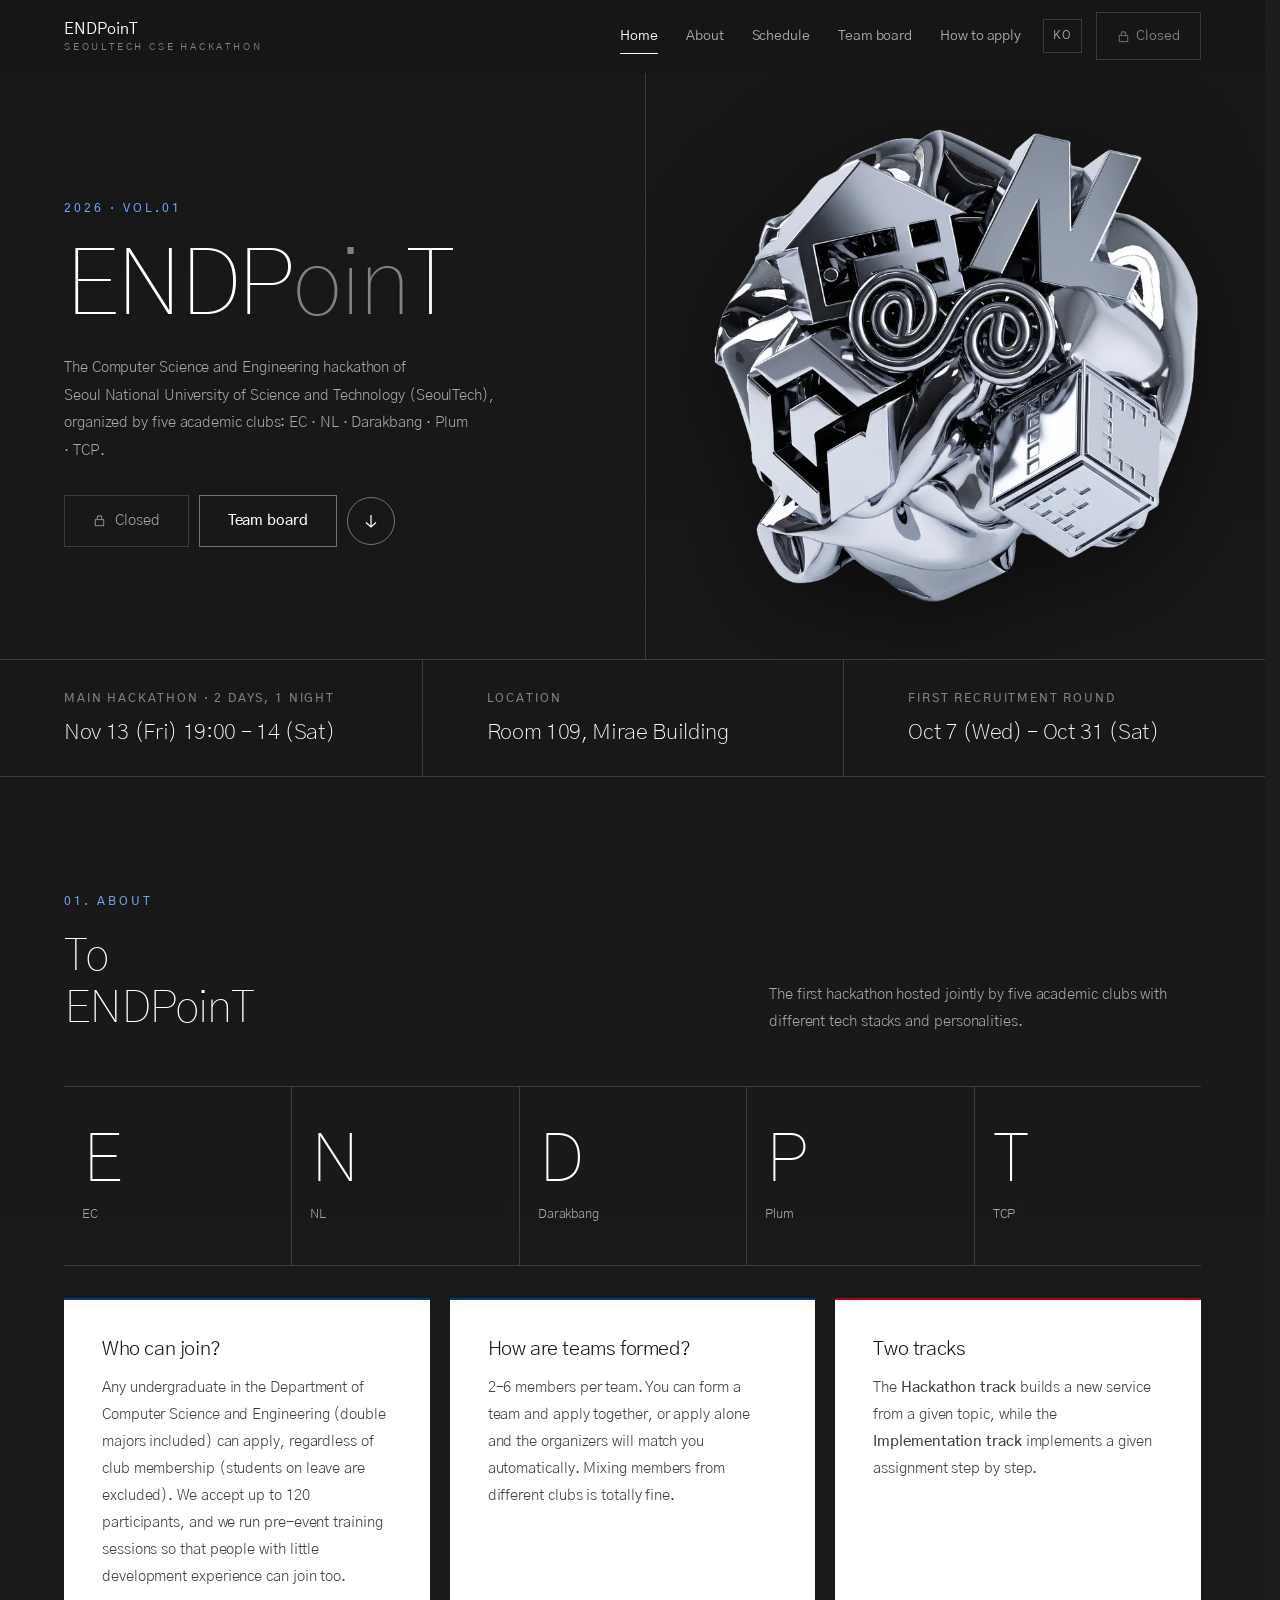
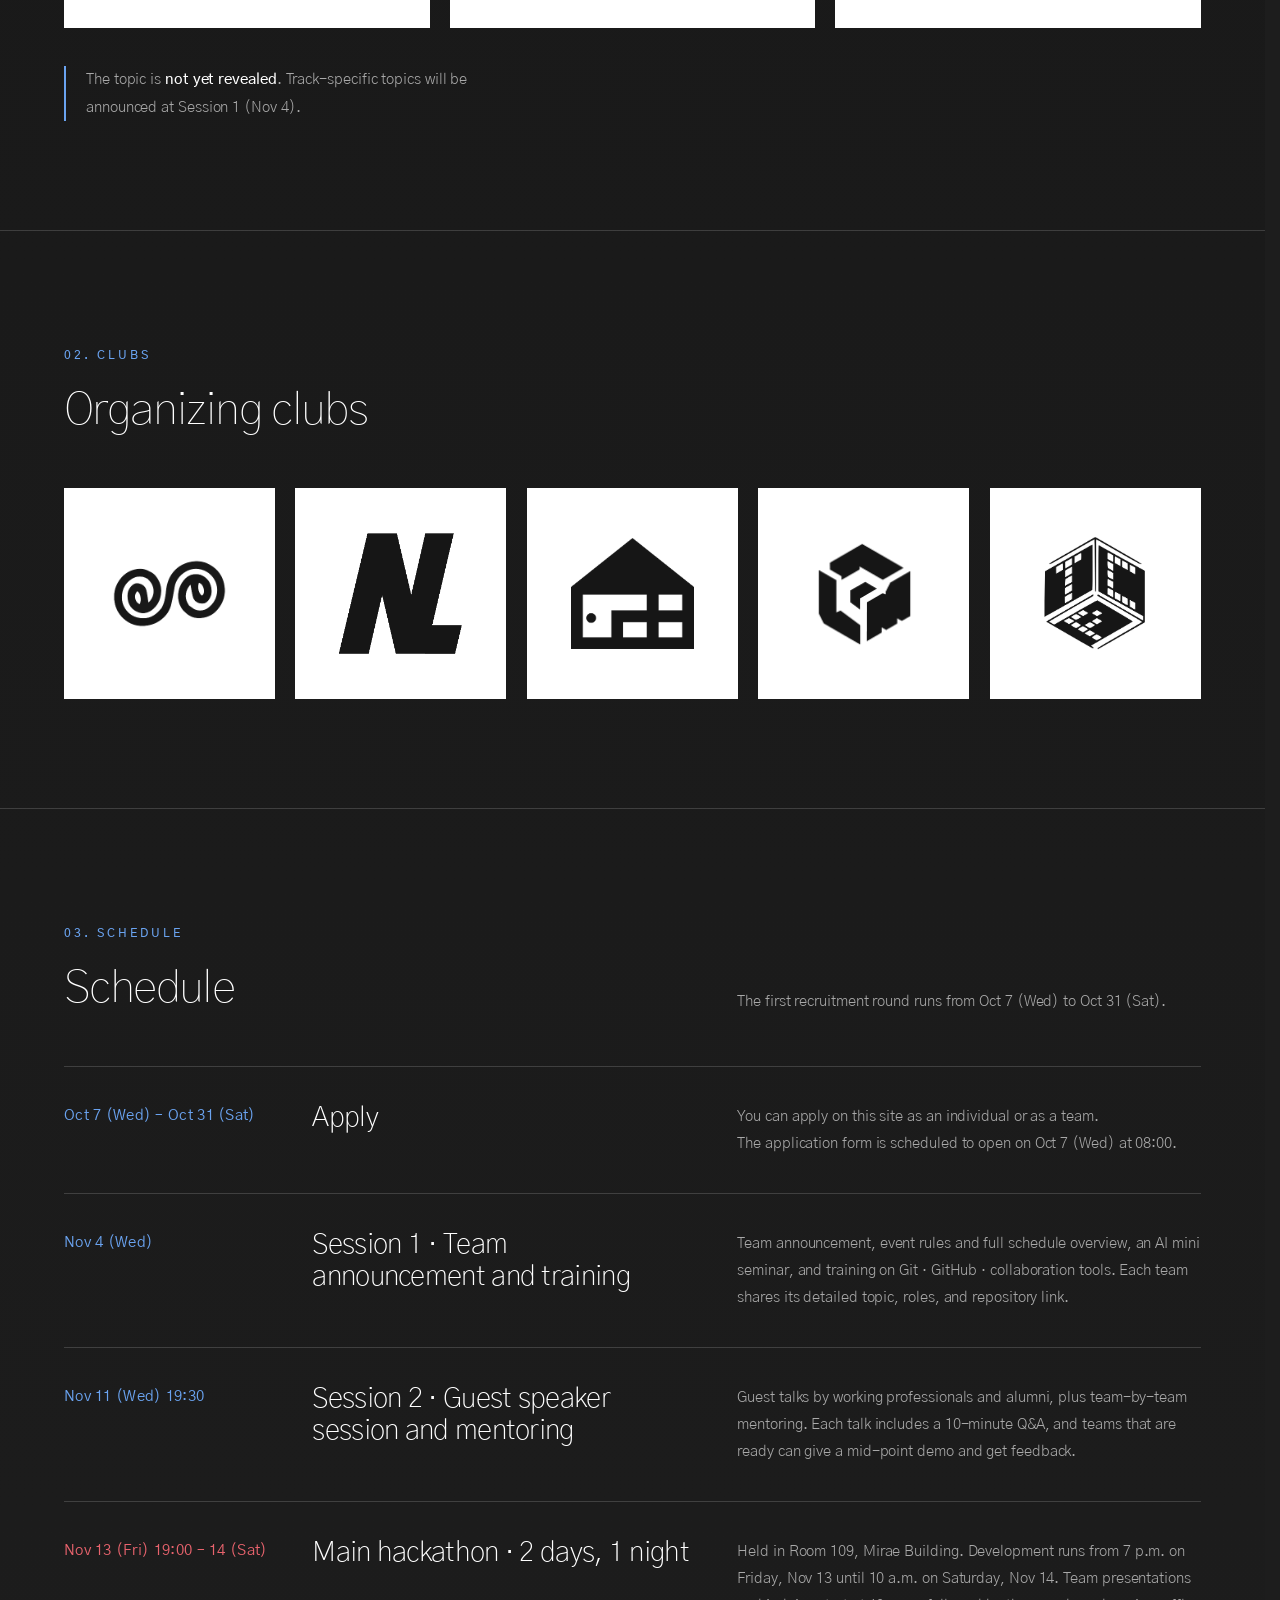
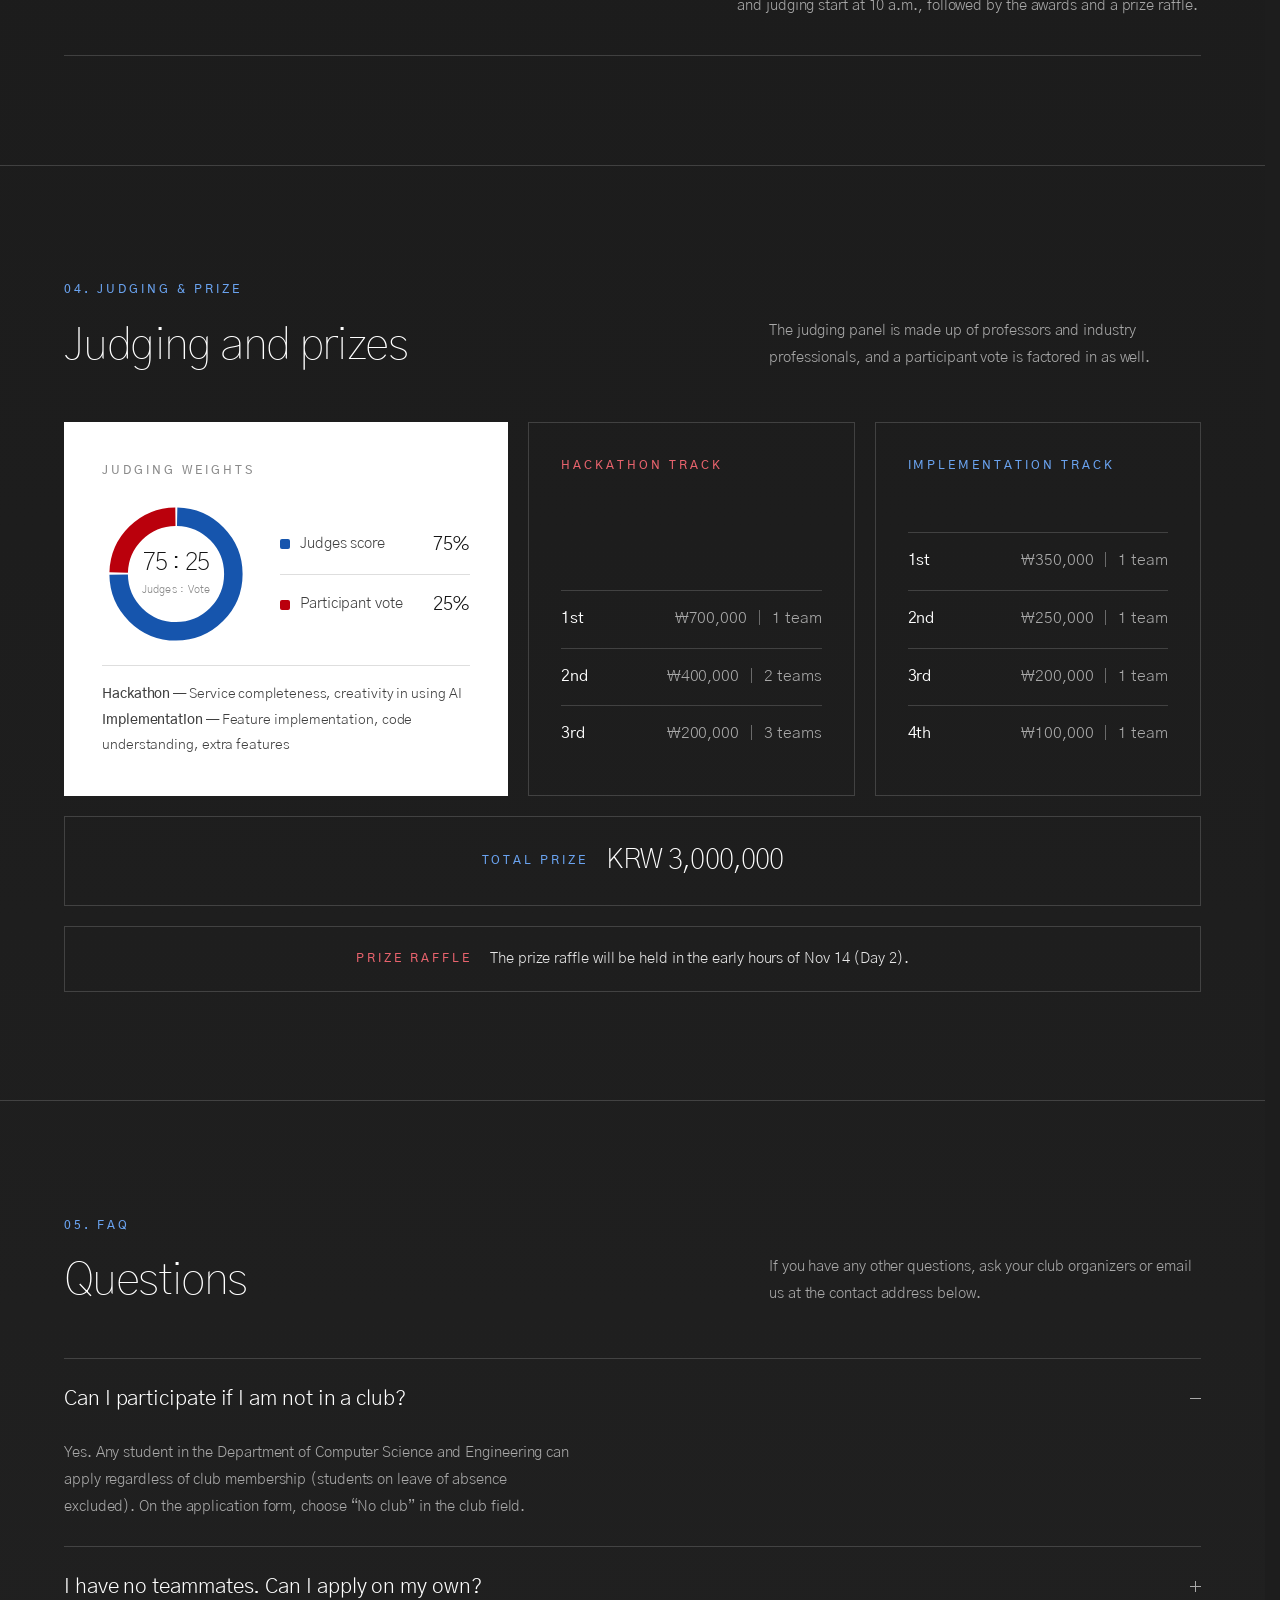
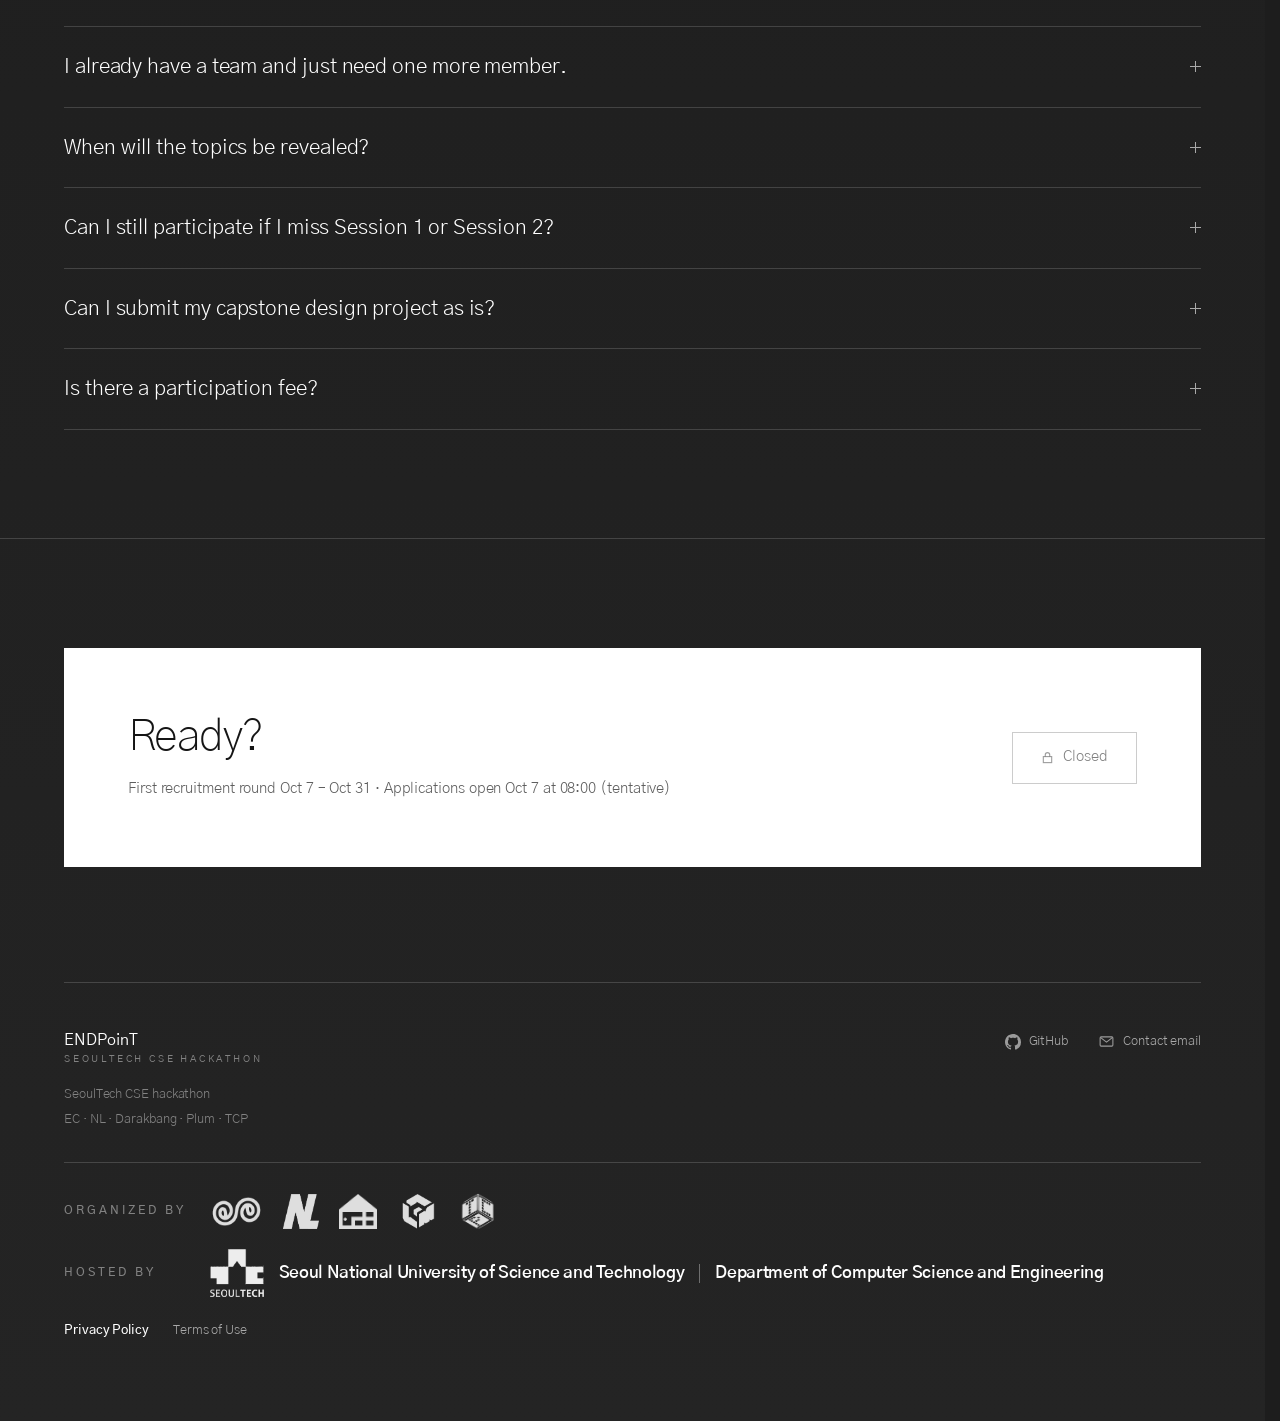
==== en/index.html @ d94e83ca "update change the date" ====
<!doctype html>
<html lang="en">
<head>
<meta charset="utf-8">
<meta name="viewport" content="width=device-width, initial-scale=1, viewport-fit=cover">
<meta name="theme-color" content="#191919">
<script>document.documentElement.className+=" js";</script>
<title>ENDPoinT</title>
<meta name="description" content="ENDPoinT: the Computer Science and Engineering hackathon of Seoul National University of Science and Technology (SeoulTech), organized by five academic clubs. Nov 13–14, 2026, overnight.">
<!-- 엠블럼: 탭 아이콘 · 홈 화면 아이콘 -->
<link rel="icon" href="../assets/img/icon-192.png" sizes="192x192" type="image/png">
<link rel="icon" href="../assets/img/icon-512.png" sizes="512x512" type="image/png">
<link rel="apple-touch-icon" href="../assets/img/apple-touch-icon.png">
<!-- 카카오톡·메신저로 링크를 보냈을 때 뜨는 카드 -->
<meta property="og:type" content="website">
<meta property="og:site_name" content="ENDPoinT">
<meta property="og:locale" content="en_US">
<meta property="og:locale:alternate" content="ko_KR">
<meta property="og:title" content="ENDPoinT — SeoulTech CSE Hackathon">
<meta property="og:description" content="The SeoulTech Computer Science and Engineering hackathon, organized by EC · NL · Darakbang · Plum · TCP. Nov 13–14, 2026, overnight, Room 109, Mirae Building.">
<meta property="og:url" content="https://2026endpoint.github.io/en/">
<link rel="canonical" href="https://2026endpoint.github.io/en/">
<link rel="alternate" hreflang="en" href="https://2026endpoint.github.io/en/">
<link rel="alternate" hreflang="ko" href="https://2026endpoint.github.io/">
<meta property="og:image" content="https://2026endpoint.github.io/assets/img/og.jpg">
<meta property="og:image:width" content="1200">
<meta property="og:image:height" content="630">
<meta property="og:image:alt" content="ENDPoinT emblem">
<meta name="twitter:card" content="summary_large_image">
<link rel="preconnect" href="https://fonts.googleapis.com">
<link rel="preconnect" href="https://fonts.gstatic.com" crossorigin>
<link rel="stylesheet" href="https://fonts.googleapis.com/css2?family=Gothic+A1:wght@100;200;300;400;500;600;700&display=swap">
<!-- 로그인·신청서·게시판이 쓰는 구글 서버와 미리 손을 잡아 둔다. 첫 요청에서 DNS 조회와
     TLS 악수에 드는 0.2~0.4초를 페이지가 그려지는 동안 미리 치러 두는 것이다.
     script.googleusercontent.com 은 /exec 가 결과를 넘겨주는 곳이라 같이 걸어 둔다. -->
<!-- 첫 화면을 채우는 엠블럼은 화면 폭에 맞는 크기 하나만 미리 받아 둔다 -->
<link rel="preload" as="image" type="image/webp"
      imagesrcset="../assets/img/hero-512.webp 512w, ../assets/img/hero-768.webp 768w, ../assets/img/hero-1024.webp 1024w, ../assets/img/hero-1536.webp 1536w"
      imagesizes="(max-width:1060px) 360px, 520px">
<link rel="preconnect" href="https://accounts.google.com">
<link rel="preconnect" href="https://script.google.com">
<link rel="preconnect" href="https://script.googleusercontent.com">
<style>
:root{
  --ink:#191919; --ink-2:#1F1F1F; --ink-3:#252525;
  --paper:#FFFFFF; --paper-ink:#151515;
  --fg:#E8E8E8; --dim:#A9A9A9; --dim-2:#828282;
  --line:rgba(255,255,255,.16); --line-k:rgba(0,0,0,.13);
  --blue:#6AA3F0; --blue-k:#00387F; --red:#E8636D; --red-k:#BA000C;
  --font:"Gothic A1",-apple-system,BlinkMacSystemFont,"Apple SD Gothic Neo","Malgun Gothic",Pretendard,system-ui,sans-serif;
  --ease:cubic-bezier(.22,.61,.36,1);
  --hdr-rgb:23,23,23;
  --gut:clamp(20px,5vw,76px);
  --maxw:1340px;
}
*{box-sizing:border-box}
html{scroll-behavior:smooth;background:linear-gradient(180deg,#171717 0%,#1A1A1A 30%,#1D1D1D 60%,#212121 85%,#242424 100%);background-repeat:no-repeat;min-height:100vh;-webkit-text-size-adjust:100%;text-size-adjust:100%;overflow-x:hidden}
body{margin:0;color:var(--fg);font-family:var(--font);font-weight:300;font-size:16px;line-height:1.85;
  letter-spacing:-.005em;-webkit-font-smoothing:antialiased;overflow-x:clip}
  
img{max-width:100%;display:block}
h1,h2,h3{margin:0;font-weight:200;letter-spacing:-.02em;line-height:1.14;color:#fff}
p{margin:0}
a{color:inherit}
strong,b{font-weight:500}
.wrap{max-width:var(--maxw);margin:0 auto;padding-inline:var(--gut)}
.lab{font-size:10.5px;letter-spacing:.26em;text-transform:uppercase;font-weight:500;color:var(--dim-2);display:inline-block}
.lab.blue{color:var(--blue)} .lab.red{color:var(--red)}
hr.rule{height:1px;background:var(--line);border:0;margin:0;transform-origin:left}

/* ================= motion ================= */
.js [data-anim]{opacity:0;transform:translateY(20px);
  transition:opacity .95s var(--ease),transform .95s var(--ease);transition-delay:var(--d,0s)}
.js [data-anim].in{opacity:1;transform:none}
.js [data-anim="fade"]{transform:none}
.js [data-anim="line"]{opacity:1;transform:scaleX(0);transition:transform 1.1s var(--ease);transition-delay:var(--d,0s)}
.js [data-anim="line"].in{transform:scaleX(1)}
.js [data-anim="mask"]{opacity:1;transform:none;overflow:hidden;display:block}
.js [data-anim="mask"]>span{display:block;transform:translateY(112%);
  transition:transform 1.05s var(--ease);transition-delay:var(--d,0s)}
.js [data-anim="mask"].in>span{transform:none}
.js [data-anim="plate"]{opacity:0;transform:translateY(26px) scale(.985);
  transition:opacity 1.15s var(--ease),transform 1.15s var(--ease);transition-delay:var(--d,0s)}
.js [data-anim="plate"].in{opacity:1;transform:none}
.wm{white-space:nowrap}
.js .wm span{display:inline-block;opacity:0;transform:translateX(-.34em);filter:blur(4px);
  transition:opacity .62s var(--ease),transform .72s var(--ease),filter .62s var(--ease);
  transition-delay:calc(var(--i,0) * 62ms)}
.js .wm.in span{opacity:1;transform:none;filter:none}
.view{display:none}
.view.on{display:block}
.js .view.on{animation:viewIn .6s var(--ease) both}
/* 떠오르는 움직임(translateY)은 뺐다 — 다른 화면에서 '일정' 등을 누르면 그 움직임 도중에 위치를 재서
   제목이 헤더 밑으로 12px 숨었다 (1008) */
@keyframes viewIn{from{opacity:0}to{opacity:1}}
@media (prefers-reduced-motion:reduce){
  html{scroll-behavior:auto}
  [data-anim],[data-anim].in,.wm span,[data-anim="mask"]>span,.post{opacity:1!important;transform:none!important;transition:none!important;animation:none!important}
  .view.on{animation:none}
  .parallax{transform:none!important}
}

/* ================= header ================= */
header.top{position:sticky;top:0;z-index:60;background:rgba(var(--hdr-rgb),.78);
  -webkit-backdrop-filter:blur(14px) saturate(140%);backdrop-filter:blur(14px) saturate(140%);
  border-bottom:1px solid transparent;transition:border-color .4s var(--ease),background .4s var(--ease)}
header.top.scrolled{border-bottom-color:var(--line);background:rgba(var(--hdr-rgb),.94)}
.top-in{display:grid;grid-template-columns:1fr auto 1fr;align-items:center;gap:16px;min-height:72px}
.top-in>nav{justify-self:end}

/* 헤더 가운데 로그인 위젯 — 사이트 전체의 로그인/로그아웃은 여기서 */
.top-auth{display:flex;align-items:center;justify-content:center;min-height:36px}
.top-auth[hidden]{display:none}   /* 모집 기간이 아닐 때. display:flex 가 기본 [hidden] 을 이기므로 */
.top-auth .g-wide{display:block}
.top-auth .g-icon{display:none}
.top-auth .who{display:flex;align-items:center;gap:10px}
.top-auth .who img{width:28px;height:28px;border-radius:50%;background:rgba(255,255,255,.06);flex-shrink:0}
.top-auth .who .nm{font-size:13px;font-weight:400;color:#fff;max-width:14ch;overflow:hidden;text-overflow:ellipsis;white-space:nowrap}
.top-auth .tiny{height:30px;padding:0 12px;border:1px solid rgba(255,255,255,.34);background:transparent;color:#fff;
  font-family:var(--font);font-size:12px;font-weight:500;cursor:pointer;white-space:nowrap;transition:background .3s var(--ease),color .3s var(--ease)}
.top-auth .tiny:hover{background:#fff;color:#151515}
.top-auth .tiny.fill{background:#fff;color:#151515}
.top-auth .tiny.fill:hover{background:var(--dim)}
.mark{text-decoration:none;display:block;line-height:1.4}
.mark b{display:block;font-size:16px;font-weight:400;letter-spacing:.01em;color:#fff}
.mark span{display:block;font-size:9px;letter-spacing:.28em;text-transform:uppercase;color:var(--dim-2);font-weight:400}
.top nav{display:flex;align-items:center;gap:0;flex-wrap:wrap;justify-content:flex-end}
.top nav a{position:relative;font-size:13.5px;font-weight:400;color:var(--dim);text-decoration:none;padding:8px 14px;transition:color .3s var(--ease)}
.top nav a::after{content:"";position:absolute;left:14px;right:14px;bottom:2px;height:1px;background:#fff;
  transform:scaleX(0);transform-origin:right;transition:transform .45s var(--ease)}
.top nav a:hover{color:#fff}
.top nav a:hover::after,.top nav a.on::after{transform:scaleX(1);transform-origin:left}
.top nav a.on{color:#fff}
.top nav a.apply{margin-left:14px;background:#fff;color:#151515;font-weight:500;padding:11px 20px}
.top nav a.apply::after{display:none}
.top nav a.apply:hover{background:var(--dim)}
/* 모집 기간 밖 — 흰 알약을 조용한 안내 라벨로 (자물쇠 아이콘이 들어가므로 inline-flex) */
.top nav a.apply.gated{display:inline-flex;align-items:center;gap:6px;background:transparent;color:var(--dim-2);
  border:1px solid var(--line);font-weight:400;cursor:default}
.top nav a.apply.gated:hover{background:transparent;color:var(--dim-2)}
/* language switch (KO / EN) */
.top nav a.lang{margin-left:8px;padding:5px 9px;font-size:11.5px;letter-spacing:.1em;border:1px solid var(--line)}
.top nav a.lang::after{display:none}
.top nav a.lang:hover{border-color:rgba(255,255,255,.5)}
.top nav a.apply.gated svg{opacity:.75}
.progress{position:fixed;top:0;left:0;height:2px;width:100%;transform:scaleX(0);transform-origin:left;
  background:linear-gradient(90deg,var(--blue),#fff);z-index:70;pointer-events:none}

/* ================= hero ================= */
.hero{border-bottom:1px solid var(--line);overflow:hidden}
.hero-grid{display:grid;grid-template-columns:minmax(0,1.02fr) minmax(0,.98fr);min-height:clamp(440px,64vh,660px)}
.hero-txt{padding:clamp(48px,7vw,96px) var(--gut) clamp(44px,6vw,80px);
  max-width:calc(var(--maxw)*.52 + var(--gut));margin-left:auto;width:100%;
  display:flex;flex-direction:column;justify-content:center;gap:22px}
.hero-img{position:relative;border-left:1px solid var(--line);
  background:radial-gradient(58% 56% at 50% 46%,rgba(255,255,255,.07),rgba(255,255,255,0) 72%);
  display:grid;place-items:center;padding:clamp(20px,3.2vw,52px);overflow:hidden}
/* 엠블럼은 가로·세로 둘 다 화면에 맞춰 줄인다 (세로로 짧은 화면에서도 글씨가 밀려나지 않게) */
.hero-img img{display:block;width:auto;height:auto;max-width:100%;max-height:min(56vh,520px);border:0;
  filter:drop-shadow(0 24px 52px rgba(0,0,0,.5))}
@supports (height:1svh){
  .hero-grid{min-height:clamp(440px,64svh,660px)}
  .hero-img img{max-height:min(56svh,520px)}
}
h1.title{font-size:clamp(44px,7.4vw,110px);font-weight:100;line-height:.96;letter-spacing:-.045em;color:#fff;padding-right:.06em;white-space:nowrap}
h1.title .o{color:var(--dim-2)}
.lede{font-size:clamp(18px,2.2vw,26px);font-weight:200;line-height:1.5;color:#fff;max-width:21ch;letter-spacing:-.015em}
.sub{font-size:15px;font-weight:300;line-height:1.95;color:var(--dim);max-width:54ch}
.hero-cta{display:flex;flex-wrap:wrap;gap:10px;margin-top:8px;align-items:center}

/* buttons */
.btn{position:relative;display:inline-flex;align-items:center;justify-content:center;gap:9px;min-height:52px;padding:0 28px;
  font-family:var(--font);font-size:14.5px;font-weight:500;letter-spacing:-.005em;text-decoration:none;cursor:pointer;
  background:#fff;color:#151515;border:1px solid #fff;overflow:hidden;transition:color .4s var(--ease)}
.btn span{position:relative;z-index:1}
/* 모집 기간 밖 — 버튼을 눌리지 않는 안내 라벨로 바꾼다 (href 를 떼므로 포커스도 가지 않는다) */
.btn.gated{background:transparent;color:var(--dim);border-color:var(--line);cursor:default;font-weight:300}
.btn.gated::before{display:none}
.btn.gated:hover{color:var(--dim)}
.btn.gated svg{flex:0 0 auto;opacity:.75}
.btn-k.gated{border-color:rgba(0,0,0,.2);color:rgba(21,21,21,.55)}
.btn-k.gated:hover{color:rgba(21,21,21,.55)}
.btn::before{content:"";position:absolute;inset:0;background:#151515;transform:translateY(101%);transition:transform .45s var(--ease)}
.btn:hover{color:#fff}
.btn:hover::before{transform:none}
.btn-o{background:transparent;color:#fff;border-color:rgba(255,255,255,.4)}
.btn-o::before{background:#fff}
.btn-o:hover{color:#151515;border-color:#fff}
.btn-k{background:#151515;color:#fff;border-color:#151515}
.btn-k::before{background:#fff}
.btn-k:hover{color:#151515}
.btn-sm{min-height:44px;padding:0 18px;font-size:13px}
.arrow{width:48px;height:48px;border-radius:50%;border:1px solid rgba(255,255,255,.4);background:transparent;
  display:grid;place-items:center;cursor:pointer;color:#fff;text-decoration:none;
  transition:background .4s var(--ease),color .4s var(--ease),border-color .4s var(--ease)}
.arrow svg{animation:nudge 2.6s var(--ease) infinite}
@keyframes nudge{0%,72%,100%{transform:translateY(0)}84%{transform:translateY(4px)}}
.arrow:hover{background:#fff;color:#151515;border-color:#fff}

/* facts */
.facts{display:grid;grid-template-columns:repeat(3,minmax(0,1fr));border-bottom:1px solid var(--line)}
.facts>div{padding:28px var(--gut);border-left:1px solid var(--line)}
.facts>div:first-child{border-left:0}
.facts .lab{margin-bottom:9px}
.facts b{display:block;font-size:clamp(17px,1.9vw,22px);font-weight:200;color:#fff;letter-spacing:-.015em;line-height:1.35}

/* sections */
section{padding:clamp(60px,8.5vw,120px) 0;border-bottom:1px solid var(--line);scroll-margin-top:72px;position:relative;overflow:hidden}
.head{display:grid;grid-template-columns:minmax(0,1.12fr) minmax(0,.74fr);gap:clamp(20px,4vw,68px);align-items:end;margin-bottom:clamp(30px,4vw,56px)}
.head h2{font-size:clamp(26px,4vw,46px);font-weight:100;letter-spacing:-.035em}
.head .lab{margin-bottom:18px}
.head p{color:var(--dim);font-size:14.5px;line-height:1.95}

.card{background:var(--paper);color:var(--paper-ink);padding:clamp(26px,3vw,38px);display:flex;flex-direction:column;gap:13px;
  transition:transform .5s var(--ease)}
.card:hover{transform:translateY(-4px)}
.card h3{color:var(--paper-ink);font-size:20px;font-weight:300}
.card p{font-size:14.5px;line-height:1.9;color:#3F3F3F;font-weight:300}
.card .lab{color:#8A8A8A}
.card.blue-top{border-top:2px solid var(--blue-k)}
.card.red-top{border-top:2px solid var(--red-k)}
.cards3{display:grid;grid-template-columns:repeat(3,minmax(0,1fr));gap:clamp(12px,1.6vw,20px)}
.cards2{display:grid;grid-template-columns:repeat(2,minmax(0,1fr));gap:clamp(12px,1.6vw,20px)}

.initials{display:grid;grid-template-columns:repeat(5,minmax(0,1fr));border-top:1px solid var(--line);border-bottom:1px solid var(--line)}
.initials>div{padding:clamp(24px,3.2vw,38px) 18px;border-left:1px solid var(--line);display:flex;flex-direction:column;gap:8px}
.initials>div:first-child{border-left:0}
.initials b{font-size:clamp(40px,5.6vw,70px);font-weight:100;line-height:1;letter-spacing:-.06em;color:#fff}
.initials>div.hl b{color:var(--red)}
.initials span{font-size:13px;color:var(--dim);font-weight:300}

/* --n(열 수)과 --gap 은 소개 패널의 위치 계산에도 쓴다 */
.clubs{--n:5;--gap:clamp(12px,1.6vw,20px);position:relative;display:grid;
  grid-template-columns:repeat(var(--n),minmax(0,1fr));gap:var(--gap)}
/* 엠블럼 하나만 놓는 정사각 칸. 이름·참가 규모·소개를 빼서 로고로만 읽히게 했다. */
/* max-height 가 없으면 3열로 접히는 폭(900~1060px)에서 한 칸이 300px 가까운 정사각형이
   되어 흰 면만 넓어진다. 그 구간에서만 살짝 납작해지고 나머지는 정사각형 그대로다. */
.club{appearance:none;-webkit-appearance:none;border:0;margin:0;padding:0;background:none;font:inherit;color:inherit;
  position:relative;display:block;width:100%;aspect-ratio:1;max-height:230px;cursor:pointer;z-index:3;
  -webkit-tap-highlight-color:transparent}
/* 움직이는 것은 칸(.club)이 아니라 안쪽 흰 면이다. 칸에는 스크롤 등장 효과가 이미 transform 을 쓰고 있다.
   펼칠 때 흰 면을 옮기고 줄이므로 기준점을 왼쪽 위에 둔다 */
.club-face{position:absolute;inset:0;background:var(--paper);display:grid;place-items:center;transform-origin:0 0;
  will-change:transform;transition:transform .75s var(--ease),opacity .45s var(--ease)}
/* 로고마다 가로세로 비가 다르다. 같은 크기의 네모를 주고 그 안에서 비율을 지키게 한다.
   %로 잡아 두면 칸이 커지고 작아져도 로고와 여백의 비가 그대로다. */
.club img{width:58%;height:58%;object-fit:contain}
@media (hover:hover) and (pointer:fine){ .clubs:not(.open) .club:hover .club-face{transform:translateY(-4px)} }
.club:focus-visible{outline:none}
.club:focus-visible .club-face{outline:2px solid var(--blue);outline-offset:3px}

/* 펼침 — 고른 엠블럼은 첫 칸으로, 나머지는 작게 모인다 (PC 는 패널 밑 한 줄, 좁은 화면은 큰 엠블럼 밑 2×2).
   자리(--tx/--ty)와 크기(--s)는 JS 가 잰다. 작은 엠블럼에 올리면(터치는 누르면) 그 동아리로 바뀐다 */
.club.act{z-index:4}
.clubs.open .club-face{transform:translate(var(--tx,0px),var(--ty,0px)) scale(var(--s,1))}
.clubs.open .club:not(.act) .club-face{opacity:.62;
  transition:transform .8s var(--ease) calc(.04s + var(--k,0) * .035s),opacity .45s var(--ease)}
.clubs.open .club:not(.act):hover .club-face,.clubs.open .club:not(.act):focus-visible .club-face{opacity:1;
  transform:translate(var(--tx,0px),calc(var(--ty,0px) - 3px)) scale(var(--s,1));transition:transform .35s var(--ease),opacity .3s var(--ease)}
/* 흰 면은 옮겨 가도 버튼 상자는 제자리에 남아 패널(닫기 버튼 등)을 덮는다. 상자는 마우스를 흘려보내고
   옮겨 간 흰 면만 받는다 (누르면 버튼까지 올라가므로 클릭 처리는 그대로다) */
.clubs.open .club{pointer-events:none}
.clubs.open .club-face{pointer-events:auto}
/* 작은 엠블럼은 영역 아래 여백으로 넘쳐 나온다(영역 높이는 그대로라 아래 내용이 움직이지 않는다).
   넘친 곳 사이의 틈도 영역 안으로 치도록 보이지 않는 받침을 깐다 — 마우스가 큰 엠블럼에서
   작은 엠블럼으로 내려가는 사이에 영역을 벗어난 것으로 보고 닫아 버리지 않게 */
.club-pad{position:absolute;left:0;right:0;top:0;height:var(--reach,0px);z-index:0;pointer-events:none}
.clubs.open .club-pad{pointer-events:auto}

/* 소개 패널 — 첫 칸 오른쪽의 빈자리를 채운다. 높이(--ch)는 엠블럼 칸 높이, 글이 길면 그보다 늘어난다 */
.club-card{--h3:clamp(26px,3vw,38px);--pad:clamp(20px,2.4vw,30px);
  position:absolute;top:0;right:0;left:calc((100% - (var(--n) - 1) * var(--gap)) / var(--n) + var(--gap));
  min-height:var(--ch,100%);z-index:2;padding:var(--pad) clamp(20px,3vw,40px);
  border:1px solid var(--line);background:rgba(255,255,255,.025);
  opacity:0;visibility:hidden;transform:translateX(16px);will-change:transform,opacity;
  transition:opacity .3s var(--ease),transform .45s var(--ease),visibility 0s linear .45s}
.clubs.open .club-card{opacity:1;visibility:visible;transform:none;
  transition:opacity .55s var(--ease) .1s,transform .8s var(--ease) .1s,visibility 0s}

.club-body{display:none;flex-direction:column;gap:12px}
.club-body.on{display:flex}
.club-body h3{font-size:var(--h3);font-weight:100;letter-spacing:-.04em;line-height:1.14;color:#fff}
.club-body p{font-size:14.5px;line-height:1.9;color:var(--dim);font-weight:300;max-width:70ch}
/* 빈자리에 깔리는 동아리 마크 — assets/img/mark-<동아리>.png (흰 마크, 바탕 투명)를 모양 틀(mask)로 써서
   예전 큰 머리글자(E·N·D·P·T)와 같은 옅은 흰색으로 칠한다. 크기는 --mk. EC 마크는 가로로 길고 위아래 여백이 있어
   상자를 넓히고 가운데에 맞춘다 */
.club-body{--mk:clamp(84px,10.5vw,150px)}
.club-body[data-club="ec"]{--mark:url(../assets/img/mark-ec.png)}
.club-body[data-club="nl"]{--mark:url(../assets/img/mark-nl.png)}
.club-body[data-club="darakbang"]{--mark:url(../assets/img/mark-darakbang.png)}
.club-body[data-club="plum"]{--mark:url(../assets/img/mark-plum.png)}
.club-body[data-club="tcp"]{--mark:url(../assets/img/mark-tcp.png)}
.club-body::after{content:"";position:absolute;right:clamp(14px,2.2vw,28px);bottom:clamp(12px,1.8vw,24px);z-index:-1;pointer-events:none;
  width:var(--mk);height:var(--mk);background:rgba(255,255,255,.05);
  -webkit-mask:var(--mark) right bottom/contain no-repeat;mask:var(--mark) right bottom/contain no-repeat;
  opacity:0;transform:translateY(14px);transition:opacity .2s var(--ease),transform .2s var(--ease)}
.club-body[data-club="ec"]::after{width:calc(var(--mk) * 1.5);-webkit-mask-size:100% auto;mask-size:100% auto;-webkit-mask-position:center;mask-position:center}
/* 휴대폰은 패널이 좁아 마크가 글 뒤로 많이 겹친다 — 조금 작게 */
@media (max-width:720px){.club-body{--mk:64px}}
.clubs.open .club-body.in::after{opacity:1;transform:none;transition:opacity 1s var(--ease) .45s,transform 1.1s var(--ease) .45s}
/* 이름 → 소개 → 링크 순서로 하나씩 올라온다. 동아리를 바꿀 때도 새 글이 다시 하나씩 올라온다 */
.club-body>*{opacity:0;transform:translateY(12px);transition:opacity .2s var(--ease),transform .2s var(--ease)}
.club-body>:nth-child(2){--i:1} .club-body>:nth-child(3){--i:2} .club-body>:nth-child(4){--i:3}
.clubs.open .club-body.in>*{opacity:1;transform:none;
  transition:opacity .6s var(--ease),transform .75s var(--ease);transition-delay:calc(.3s + var(--i,0) * .1s)}

/* 사이트 — 소개 바로 밑에. 앞의 작은 글자는 링크 종류(Website · GitHub · Instagram · Notion) */
.club-link{align-self:flex-start;display:inline-flex;align-items:center;gap:10px;margin-top:-2px;padding-bottom:5px;max-width:100%;
  font-size:13.5px;font-weight:400;color:#fff;text-decoration:none;border-bottom:1px solid rgba(255,255,255,.3);
  transition:border-color .3s var(--ease)}
.club-link .k{font-size:10px;letter-spacing:.2em;text-transform:uppercase;font-weight:500;color:var(--blue);flex-shrink:0}
.club-link .u{min-width:0;overflow:hidden;text-overflow:ellipsis;white-space:nowrap}
.club-link svg{flex-shrink:0;transition:transform .35s var(--ease)}
.club-link:hover{border-bottom-color:#fff}
.club-link:hover svg{transform:translate(2px,-2px)}
.club-link:focus-visible{outline:2px solid var(--blue);outline-offset:4px}
/* 휴대폰 폭에서는 주소가 잘리지 않게 링크 종류 글자를 뺀다 (주소만 봐도 어디인지 안다) */
@media (max-width:560px){ .club-link .k{display:none} }

@media (prefers-reduced-motion:reduce){
  .club-face,.club-card,.club-body>*,.club-body::after{transition:none!important}
}

.emrow{display:flex;align-items:center;gap:clamp(22px,3.6vw,52px);flex-wrap:wrap}
.emrow img{height:clamp(30px,3.6vw,42px);width:auto;opacity:.85;transition:opacity .4s var(--ease)}
.emrow img:hover{opacity:1}

.slot{display:grid;grid-template-columns:210px minmax(0,1fr) minmax(0,1.2fr);gap:clamp(16px,3vw,48px);
  padding:clamp(24px,3vw,36px) 0;border-top:1px solid var(--line);align-items:start;transition:background .45s var(--ease)}
.slot:last-of-type{border-bottom:1px solid var(--line)}
.slot time{font-size:14.5px;font-weight:400;color:var(--blue);letter-spacing:.02em;font-style:normal}
.slot.fin time{color:var(--red)}
.slot h3{font-size:clamp(20px,2.3vw,28px);font-weight:200;letter-spacing:-.025em;word-break:keep-all}
.slot p{font-size:14.5px;line-height:1.95;color:var(--dim);font-weight:300}

.bar{display:flex;flex-direction:column;gap:9px;margin-top:4px}
.bar .r{display:flex;justify-content:space-between;align-items:baseline;font-size:15px;font-weight:400;color:var(--paper-ink)}
.bar .t{height:6px;background:#E8E8E8;overflow:hidden}
.bar .f{height:100%;background:var(--blue-k);transform:scaleX(0);transform-origin:left;
  transition:transform 1.3s var(--ease);transition-delay:var(--d,.1s)}
.bar .f.red{background:var(--red-k)}
.in .bar .f,.bar.in .f,html:not(.js) .bar .f{transform:scaleX(1)}
.rows{display:flex;flex-direction:column}
.rows .r{display:flex;justify-content:space-between;align-items:center;padding:14px 0;border-top:1px solid var(--line);font-size:15.5px;font-weight:300}
.rows .r:first-child{border-top:0}
.rows .r b{font-weight:400;color:#fff}
.rows .r span{color:var(--dim)}

details.faq{border-top:1px solid var(--line)}
details.faq:last-of-type{border-bottom:1px solid var(--line)}
details.faq summary{cursor:pointer;list-style:none;padding:24px 0;font-size:clamp(16px,1.9vw,21px);font-weight:300;color:#fff;
  display:flex;align-items:center;justify-content:space-between;gap:20px;transition:color .3s var(--ease)}
details.faq summary:hover{color:var(--blue)}
details.faq summary::-webkit-details-marker{display:none}
details.faq summary::after{content:"";width:11px;height:11px;flex-shrink:0;
  background:linear-gradient(currentColor,currentColor) center/100% 1px no-repeat,
             linear-gradient(currentColor,currentColor) center/1px 100% no-repeat;
  transition:transform .4s var(--ease);color:var(--dim)}
details.faq[open] summary::after{transform:rotate(90deg);
  background:linear-gradient(currentColor,currentColor) center/100% 1px no-repeat}
details.faq p{padding:0 0 26px;font-size:14.5px;line-height:1.95;color:var(--dim);max-width:76ch;font-weight:300;
  animation:faqIn .5s var(--ease) both}
@keyframes faqIn{from{opacity:0;transform:translateY(-6px)}to{opacity:1;transform:none}}

.cta{background:var(--paper);color:var(--paper-ink);padding:clamp(36px,5vw,68px);display:grid;
  grid-template-columns:minmax(0,1fr) auto;gap:clamp(20px,3vw,44px);align-items:center}
.cta h2{color:var(--paper-ink);font-size:clamp(25px,3.6vw,44px);font-weight:200;letter-spacing:-.035em}
.cta p{color:#5E5E5E;font-size:14.5px;margin-top:14px;font-weight:300}


footer{padding:clamp(44px,5vw,72px) 0 clamp(52px,6vw,80px);color:var(--dim-2);font-size:13px;line-height:1.95;font-weight:300}
footer .f-in{display:grid;grid-template-columns:minmax(0,1fr) auto;gap:32px;align-items:start}
footer a{color:var(--dim);text-decoration:none;display:block;transition:color .3s var(--ease)}
footer a:hover{color:#fff}
.f-links{display:flex;gap:30px;flex-wrap:wrap}
.f-legal{display:flex;gap:24px;flex-wrap:wrap;margin-top:22px;font-size:12.5px}
.f-legal a{display:inline}
.f-legal a.pp{color:#fff;font-weight:500}
.host{display:flex;align-items:center;gap:22px;margin-top:30px;padding-top:26px;border-top:1px solid var(--line);flex-wrap:wrap}
/* 주관(동아리) 줄 밑에 주최(학과) 줄이 이어진다 — 두 줄 사이에는 선을 다시 긋지 않는다 */
.host-by+.host{margin-top:16px;padding-top:0;border-top:0}
/* 주관 동아리 엠블럼 — 누르면 그 동아리 사이트로 (02. Clubs 의 링크와 같다). 흰 마크라 어두운 바탕에 그대로 쓴다.
   마크마다 그림 안 여백이 달라 눈으로 보는 높이가 비슷하도록 높이를 따로 준다 (EC 는 가로로 길고 위아래 여백이 크다) */
.host-clubs{display:flex;align-items:center;flex-wrap:wrap;gap:4px 20px}
.host-club{display:inline-flex;align-items:center;justify-content:center;height:44px;opacity:.85;transition:opacity .3s var(--ease)}
.host-club:hover,.host-club:focus-visible{opacity:1}
.host-club:focus-visible{outline:2px solid var(--blue);outline-offset:4px}
.host-club img{display:block;height:35px;width:auto}
.hc-ec img{height:53px}
.hc-plum img{height:42px}
.hc-tcp img{height:37px}
html[lang=en] .host>.lab{min-width:10.8em}   /* 'HOSTED BY' · 'ORGANIZED BY' 뒤 내용이 같은 선에서 시작하게 */
@media (max-width:560px){.host-clubs{gap:4px 16px}.host-club img{height:25px}.hc-ec img{height:38px}.hc-plum img{height:30px}.hc-tcp img{height:27px}}
.dept{display:flex;align-items:center;gap:15px;flex-wrap:wrap}
.dept-mark{height:48px;width:auto;opacity:.92}
.dept-name,.dept-sub{font-size:17px;font-weight:600;color:#fff;letter-spacing:-.02em;line-height:1.2}
.dept-bar{width:1px;height:19px;background:rgba(255,255,255,.34)}
@media (max-width:560px){
  .dept{gap:11px}
  .dept-mark{height:38px}
  .dept-name,.dept-sub{font-size:14.5px}
  .dept-bar{height:15px}
}

/* apply */
.fields{display:grid;grid-template-columns:repeat(3,minmax(0,1fr))}
.fields>div{box-shadow:0 0 0 1px var(--line);padding:22px;display:flex;flex-direction:column;gap:8px;transition:background .45s var(--ease)}
.fields>div:hover{background:rgba(255,255,255,.05)}
.fields b{font-size:15px;font-weight:400;color:#fff}
.chips{display:flex;flex-wrap:wrap;gap:8px;margin-top:6px}
br.opt{display:inline}
@media (max-width:820px){br.opt{display:none}}
.chip{padding:10px 15px;border:1px solid var(--line);font-size:13px;color:var(--dim);font-weight:300}
.stack{border:1px solid var(--line)}
.stack>div{padding:22px 24px;border-bottom:1px solid var(--line)}
.stack>div:last-child{border-bottom:0}
.stack b{display:block;font-size:16px;font-weight:200;color:#fff;margin-top:6px}

/* ==============================================================
   로딩 표시 — 안드로이드 킷캣(Holo)의 원형 인디케이터.
   원 전체가 일정하게 돌고, 그 위에서 호가 늘었다 줄었다 한다.
   회색 한 톤이라 어느 배경에 놓아도 튀지 않는다.
   ============================================================== */
.spin{display:inline-block;width:26px;height:26px;flex-shrink:0;
  animation:spin-rot 2s linear infinite;transform-origin:50% 50%}
.spin circle{fill:none;stroke:#8A8A8A;stroke-width:3.2;stroke-linecap:butt;
  stroke-dasharray:6 120;stroke-dashoffset:0;
  animation:spin-arc 1.5s ease-in-out infinite}
.spin.sm{width:16px;height:16px}
.spin.sm circle{stroke-width:4.4}
.spin.ink circle{stroke:currentColor}
@keyframes spin-rot{to{transform:rotate(360deg)}}
/* 호가 짧게 시작해 4분의 3까지 자랐다가 다시 오므라든다 — 아주 사라지지는 않는다 */
@keyframes spin-arc{
  0%  {stroke-dasharray:6 120;stroke-dashoffset:0}
  50% {stroke-dasharray:56 120;stroke-dashoffset:-20}
  100%{stroke-dasharray:56 120;stroke-dashoffset:-70}
}
/* 로딩 한 줄 — 표시 + 설명 */
.loading{display:flex;align-items:center;gap:12px;
  font-size:13.5px;font-weight:300;color:var(--dim);padding:10px 0}
.loading.pad{padding:clamp(28px,4vw,46px) 0;justify-content:flex-start}
/* 버튼 안에 들어갈 때 */
.btn .spin{margin-right:8px;vertical-align:-2px}
/* 결과를 기다리는 동안 눌리지 않게 */
.wait{pointer-events:none}
@media (prefers-reduced-motion:reduce){
  .spin{animation-duration:3.4s}
  .spin circle{animation:none;stroke-dasharray:38 120}
}

/* teams — 로그인 게이트 */
/* display:flex 가 브라우저 기본 [hidden] 을 이기므로 명시적으로 숨긴다 */
.tb-gate[hidden],.tb-form[hidden],#tb-body[hidden]{display:none}
.tb-gate{border:1px solid var(--line);padding:clamp(26px,3.4vw,40px);margin-top:clamp(30px,4vw,52px);
  display:flex;align-items:center;justify-content:space-between;gap:clamp(20px,3vw,40px);flex-wrap:wrap}
.tb-gate .t{display:flex;flex-direction:column;gap:9px;max-width:56ch}
.tb-gate .t b{font-size:clamp(18px,2.2vw,23px);font-weight:200;color:#fff;letter-spacing:-.02em}
.tb-gate .t span{font-size:13.5px;color:var(--dim);font-weight:300;line-height:1.85}
.tb-act{display:flex;flex-direction:column;gap:12px;align-items:flex-start}
.tb-demo{display:flex;gap:8px;flex-wrap:wrap;align-items:center}
.tb-demo .lab{margin-right:2px}

/* 모집 기간 안내 — 신청서 자리에 대신 뜬다 */
.gatebox[hidden]{display:none}
.gatebox{border:1px solid var(--line);padding:clamp(30px,4vw,52px);margin-top:clamp(20px,2.6vw,30px);
  display:flex;flex-direction:column;gap:11px;align-items:flex-start}
.gatebox b{font-size:clamp(20px,2.6vw,27px);font-weight:200;color:#fff;letter-spacing:-.02em;line-height:1.24}
.gatebox p{font-size:14px;color:var(--dim);font-weight:300;max-width:58ch}
.gatebox .when{font-size:12.5px;color:var(--dim-2);letter-spacing:.04em}
.gatebox .row{margin-top:10px}
/* 로컬에서만 보이는 미리보기 안내 (배포된 사이트에는 뜨지 않는다) */
.gatedev{margin-top:14px;padding:12px 14px;border:1px dashed rgba(106,163,240,.45);font-size:12.5px;color:var(--dim);line-height:1.8}
.gatedev code{font-family:ui-monospace,SFMono-Regular,Menlo,monospace;font-size:12px;color:var(--blue)}

/* 내 상태 패널 */
.mine .who{display:flex;align-items:center;gap:10px}
.mine .who img{width:32px;height:32px;border-radius:50%;background:rgba(255,255,255,.05)}
.mine .row{display:flex;gap:8px;flex-wrap:wrap;margin-top:10px}
.mine .row .btn{flex:1 1 auto;padding:0 14px;white-space:nowrap}
/* 내 상태 패널은 버튼 셋(모집글·팀 찾기·로그아웃)이 한 줄에 들어가도록 조금 더 넓게 */
.pagehead:has(.mine){grid-template-columns:minmax(0,1.05fr) minmax(0,.95fr)}

/* 카드 — 작성자 이름 (비우면 아예 표시하지 않는다) */
.post .who{font-size:12.5px;color:#7E7E7E;font-weight:300;margin-top:-4px}
.post .who b{font-weight:500;color:#4E4E4E}

/* 모집 완료된 팀 카드 */
.post.done{border-top:2px solid var(--blue-k)}
.badge.done{color:var(--blue-k);border-color:var(--blue-k)}
.post .intro{font-size:13.5px;line-height:1.85;color:#4E4E4E;font-weight:300;flex-grow:1}
.post .gh{display:inline-flex;align-items:center;gap:6px;font-size:12.5px;color:var(--blue-k);
  text-decoration:underline;text-underline-offset:3px;word-break:break-all}
.post .gh.none{color:#9A9A9A;text-decoration:none}

/* 카드 안 편집 폼 (흰 카드 위라 밝은 입력칸을 쓴다) */
.tb-edit{display:flex;flex-direction:column;gap:12px;margin-top:4px}
.tb-edit label{display:flex;flex-direction:column;gap:5px}
.tb-edit .lab{color:#8A8A8A}
.tb-in{width:100%;background:#F4F4F4;border:1px solid var(--line-k);color:var(--paper-ink);
  font-family:var(--font);font-size:13.5px;font-weight:300;padding:9px 11px;line-height:1.7}
.tb-in:focus{outline:none;border-color:var(--blue-k)}
textarea.tb-in{resize:vertical;min-height:74px}
.tb-edit .row{display:flex;gap:8px;flex-wrap:wrap;align-items:center;padding-top:4px}
.tb-edit .num{display:flex;gap:8px;align-items:center}
.tb-edit .num .tb-in{width:76px}
.tb-edit .tb-opt{display:flex;flex-direction:row;align-items:center;gap:9px;cursor:pointer;
  font-size:12.5px;font-weight:300;color:#4E4E4E;padding:2px 0}
.tb-edit .tb-opt input{position:static;width:15px;height:15px;opacity:1;pointer-events:auto;
  accent-color:var(--blue-k);cursor:pointer;flex-shrink:0;margin:0}
.tb-edit .tb-opt span{display:inline;min-height:0;padding:0;border:0;background:none;color:inherit;font-weight:inherit}
select.tb-in{appearance:none;-webkit-appearance:none;border-radius:0;
  background-image:linear-gradient(45deg,transparent 50%,#7E7E7E 50%),linear-gradient(135deg,#7E7E7E 50%,transparent 50%);
  background-position:calc(100% - 15px) 51%,calc(100% - 10px) 51%;background-size:5px 5px;background-repeat:no-repeat}
/* 수정 중에는 카드가 들썩이지 않게 한다 (입력하는데 움직이면 거슬린다) */
.post.editing,.post.editing:hover{transform:none;animation:none}
/* 서버 응답을 기다리는 동안 — 누른 버튼만 또렷하게 남긴다 */
.wait .btn:not([disabled]),.wait a{opacity:.4}

/* 팀 등록 폼 */
.tb-form{border:1px solid var(--line);padding:clamp(22px,2.8vw,32px);margin-top:clamp(20px,2.6vw,28px);
  display:flex;flex-direction:column;gap:18px}
.tb-form .grid{display:grid;grid-template-columns:repeat(2,minmax(0,1fr));gap:18px clamp(20px,2.6vw,34px)}
.tb-form .row{display:flex;gap:10px;flex-wrap:wrap;align-items:center}
.tb-msg{font-size:13.5px;font-weight:300;padding:12px 0;color:var(--blue)}
.tb-msg.err{color:var(--red)}

/* teams */
.tabs{display:flex;gap:0;border-bottom:1px solid var(--line)}
.tab{position:relative;background:transparent;border:0;cursor:pointer;font-family:var(--font);font-size:15px;font-weight:400;
  color:var(--dim-2);padding:16px 0;margin-right:32px;transition:color .35s var(--ease)}
.tab::after{content:"";position:absolute;left:0;right:0;bottom:-1px;height:1px;background:#fff;
  transform:scaleX(0);transform-origin:right;transition:transform .45s var(--ease)}
.tab:hover{color:#fff}
.tab[aria-selected="true"]{color:#fff}
.tab[aria-selected="true"]::after{transform:scaleX(1);transform-origin:left}
.filters{display:flex;align-items:center;gap:8px;flex-wrap:wrap;padding:22px 0;border-bottom:1px solid var(--line)}
.chipbtn{min-height:38px;padding:0 16px;border:1px solid var(--line);background:transparent;cursor:pointer;
  font-family:var(--font);font-size:13px;color:var(--dim);font-weight:300;transition:all .35s var(--ease)}
.chipbtn:hover{color:#fff;border-color:rgba(255,255,255,.38)}
.chipbtn[aria-pressed="true"]{background:#fff;color:#151515;border-color:#fff;font-weight:500}
.posts{display:grid;grid-template-columns:repeat(3,minmax(0,1fr));gap:clamp(12px,1.6vw,20px);margin-top:clamp(22px,3vw,34px)}
.post{background:var(--paper);color:var(--paper-ink);padding:26px 26px 22px;display:flex;flex-direction:column;gap:13px;
  animation:postIn .7s var(--ease) both;animation-delay:var(--d,0s);
  transition:transform .5s var(--ease)}
@keyframes postIn{from{opacity:0;transform:translateY(16px)}to{opacity:1;transform:none}}
.post:hover{transform:translateY(-4px)}
.post .hd{display:flex;align-items:center;justify-content:space-between;gap:12px}
.badge{font-size:10px;letter-spacing:.18em;text-transform:uppercase;font-weight:500;color:var(--blue-k);
  border:1px solid var(--blue-k);padding:4px 9px}
.badge.red{color:var(--red-k);border-color:var(--red-k)}
.post h3{color:var(--paper-ink);font-size:17px;line-height:1.5;font-weight:400}
.post p{font-size:13.5px;line-height:1.85;color:#4E4E4E;flex-grow:1;font-weight:300}
.tags{display:flex;flex-wrap:wrap;gap:6px}
.tag{font-size:11.5px;padding:4px 9px;background:#F1F1F1;color:#4E4E4E;font-weight:300}
.post .ft{display:flex;align-items:center;justify-content:space-between;gap:12px;padding-top:15px;border-top:1px solid var(--line-k)}
.post .ft small{font-size:12px;color:#7E7E7E}
.post .ft .row{display:flex;gap:6px;flex-wrap:wrap;justify-content:flex-end}

/* 지원 현황 탭 — 카드는 위의 .post 를 그대로 쓴다 */
.filters[hidden]{display:none}
.tab .cnt{display:inline-block;min-width:19px;margin-left:8px;padding:0 6px;border-radius:10px;background:var(--red);
  color:#fff;font-size:11px;font-weight:500;line-height:19px;text-align:center;vertical-align:1px}
.tab .cnt[hidden]{display:none}
.sechd{grid-column:1/-1;display:flex;align-items:baseline;gap:10px;padding-top:10px;color:#fff;font-size:16px;font-weight:300}
.sechd:first-child{padding-top:0}
.sechd small{font-size:12.5px;color:var(--dim-2)}
.posts .none{grid-column:1/-1}
.badge.gray{color:#8A8A8A;border-color:#BDBDBD}
.badge.solid{background:var(--blue-k);color:#fff}
.post .kv{display:flex;flex-direction:column;gap:2px}
.post .kv .k{font-size:10.5px;letter-spacing:.14em;color:#8A8A8A;font-weight:500}
.post .txt{font-size:13.5px;line-height:1.85;color:#4E4E4E;font-weight:300;white-space:pre-wrap;word-break:break-word}
.post .hint{font-size:12.5px;line-height:1.75;color:#7E7E7E;font-weight:300}
.post .warn{font-size:12.5px;line-height:1.75;color:var(--red-k);font-weight:400}
.post .good{font-size:12.5px;line-height:1.75;color:var(--blue-k);font-weight:400}
.post .contact{padding:11px 13px;background:#F1F1F1;font-size:13.5px;line-height:1.8;color:var(--paper-ink)}
.post .contact a{color:var(--blue-k);text-underline-offset:3px}
.post .lnk{background:none;border:0;padding:0;font:inherit;color:var(--blue-k);text-decoration:underline;
  text-underline-offset:3px;cursor:pointer}
.post .btn.gated[data-act]{cursor:pointer}
/* 지원서 폼 (위쪽 어두운 패널) */
.tb-form .ro{padding:9px 0;border-bottom:1px solid var(--line);color:#fff;font-size:15px;font-weight:300;line-height:1.7}
.tb-form .ro small{color:var(--dim-2);font-size:12.5px;margin-left:6px}
.mine{border:1px solid var(--line);padding:26px;display:flex;flex-direction:column;gap:11px}
.mine[hidden]{display:none}   /* display:flex 가 브라우저 기본 [hidden] 을 이기므로 */
.mine b{font-size:20px;font-weight:200;color:#fff}
.pagehead{display:grid;grid-template-columns:minmax(0,1.3fr) minmax(0,.7fr);gap:clamp(24px,4vw,60px);align-items:start}
h1.ptitle{font-size:clamp(32px,5vw,58px);font-weight:100;letter-spacing:-.04em}

@media (max-width:1060px){
  .hero-grid{grid-template-columns:1fr}
  .hero-img{border-left:0;border-top:1px solid var(--line);order:-1;padding:clamp(14px,3.4vw,28px)}
  .hero-grid{min-height:0}
  .hero-img img{max-height:min(38vh,340px)}
  .hero-txt{max-width:none;margin:0}
  .clubs{--n:3}
  .fields,.posts,.cards3{grid-template-columns:repeat(2,minmax(0,1fr))}
  .head,.pagehead,.cta{grid-template-columns:1fr}
  .slot{grid-template-columns:160px minmax(0,1fr)}
  .slot p{grid-column:2}
  }
@media (max-width:720px){
  /* 탭이 네 개가 되어 폭이 모자란다 — 줄바꿈 없이 옆으로 밀어 볼 수 있게 한다 */
  .tabs{overflow-x:auto;overflow-y:hidden;scrollbar-width:none;-webkit-overflow-scrolling:touch}
  .tabs::-webkit-scrollbar{display:none}
  .tab{flex:0 0 auto;white-space:nowrap;margin-right:22px}
  .tab::after{bottom:0}
  .hero-img img{max-height:min(32vh,280px)}
  .facts{grid-template-columns:1fr}
  .facts>div{border-left:0;border-top:1px solid var(--line)}
  .facts>div:first-child{border-top:0}
  .initials{grid-template-columns:repeat(2,minmax(0,1fr))}
  .initials>div{border-left:1px solid var(--line);border-top:1px solid var(--line)}
  .fields,.posts,.cards3,.cards2,.tb-form .grid{grid-template-columns:1fr}
  .slot{grid-template-columns:1fr;gap:10px}
  .slot p{grid-column:1}
  .top nav a{padding:7px 8px;font-size:12.5px}
  .top nav a.apply{padding:10px 14px;margin-left:6px}
  .top nav a.sm-hide{display:none}
  .mark span{display:none}
  /* 좁은 화면: 양옆은 제 너비만 쓰고 가운데 위젯이 남은 공간 중앙에 온다 (메뉴가 줄바꿈되지 않게) */
  .top-in{min-height:60px;gap:8px;grid-template-columns:auto 1fr auto}
  /* 좁은 화면: 가운데에는 G 아이콘 또는 아바타+로그아웃만 */
  .top-auth .g-wide{display:none}
  .top-auth .g-icon{display:block}
  .top-auth .who .nm{display:none}
  .top-auth .who{gap:6px}
  .top-auth .tiny{padding:0 9px;font-size:11.5px;height:28px}
}
@media (max-width:400px){
  /* 아주 좁은 화면: '신청 안내' 는 바로 옆 '참가 신청' 버튼과 같은 곳으로 가므로 숨겨 한 줄을 지킨다 */
  .top nav a[data-nav="/apply"]{display:none}
  .hero-cta .btn{flex:1 1 100%}
  footer .f-in{grid-template-columns:1fr}
}

@media (max-width:1060px){@supports (height:1svh){.hero-img img{max-height:min(38svh,340px)}}}
@media (max-width:720px){@supports (height:1svh){.hero-img img{max-height:min(32svh,280px)}}}
/* 가로로 눕힌 폰처럼 세로가 아주 짧은 화면: 엠블럼을 글 옆으로 되돌린다 */
@media (max-width:1060px) and (max-height:540px) and (orientation:landscape){
  .hero-grid{grid-template-columns:minmax(0,1fr) minmax(0,.82fr)}
  .hero-img{order:0;border-top:0;border-left:1px solid var(--line);padding:clamp(12px,2.4vw,24px)}
  .hero-img img{max-height:min(68vh,250px)}
  .hero-txt{padding-top:clamp(24px,5vw,40px);padding-bottom:clamp(24px,5vw,40px)}
  @supports (height:1svh){.hero-img img{max-height:min(68svh,250px)}}
}

/* ================= apply form ================= */
.af{border:1px solid var(--line);margin-top:clamp(20px,2.6vw,30px);scroll-margin-top:92px}

/* 로그인 게이트 */
.af-gate{padding:clamp(24px,3vw,36px);display:flex;align-items:center;justify-content:space-between;
  gap:clamp(18px,2.4vw,34px);flex-wrap:wrap;border-bottom:1px solid var(--line)}
.af-gate .t{display:flex;flex-direction:column;gap:7px;min-width:min(100%,32ch)}
.af-gate .t b{font-size:clamp(17px,2vw,21px);font-weight:200;color:#fff;letter-spacing:-.02em}
.af-gate .t span{font-size:13.5px;color:var(--dim);font-weight:300;line-height:1.8}
.af-who{display:flex;align-items:center;gap:13px}
.af-who img{width:38px;height:38px;border-radius:50%;flex-shrink:0;background:rgba(255,255,255,.05)}
.af-who .m{display:flex;flex-direction:column;line-height:1.5;min-width:0}
.af-who .m b{font-size:15px;font-weight:400;color:#fff}
.af-who .m span{font-size:12.5px;color:var(--dim-2);overflow:hidden;text-overflow:ellipsis;white-space:nowrap}
.af-out{background:none;border:0;padding:0;margin-top:2px;cursor:pointer;font-family:var(--font);
  font-size:12px;color:var(--dim-2);text-decoration:underline;text-underline-offset:3px;align-self:flex-start;
  transition:color .3s var(--ease)}
.af-out:hover{color:#fff}

/* 신청 상태 띠 — 이미 낸 신청서를 보고 있을 때 */
.af-state{padding:16px clamp(20px,2.6vw,28px);border-bottom:1px solid var(--line);
  display:flex;align-items:center;gap:8px 16px;flex-wrap:wrap;background:rgba(106,163,240,.07)}
.af-state.edit{background:rgba(232,99,109,.08)}
.af-state .lab{color:var(--blue)}
.af-state.edit .lab{color:var(--red)}
.af-state b{font-size:14.5px;font-weight:400;color:#fff}
.af-state i{font-style:normal;font-size:13px;color:var(--dim)}

/* 제출 바의 버튼들 */
.af-acts{display:flex;gap:10px;flex-wrap:wrap;align-items:center}
.af-acts .btn[hidden]{display:none}

/* 조회 모드 — 값은 또렷하게 두고 입력만 막는다 */
.af.ro .tin:disabled,.af.ro .tar:disabled{opacity:1;color:#fff;-webkit-text-fill-color:#fff}
.af.ro select.tin:disabled{background-image:none}
.af.ro .opt input:disabled+span{opacity:1;cursor:default}
.af.ro .opt input:disabled:not(:checked)+span{opacity:.28}
.af.ro .chipset,.af.ro .qhint{display:none}
.af.ro .fld-pad{padding-top:clamp(16px,2vw,22px)}

/* 진행률 */
.af-prog{display:flex;align-items:center;gap:14px;padding:16px clamp(20px,2.6vw,28px);border-bottom:1px solid var(--line)}
.af-prog .t{flex:1;height:2px;background:rgba(255,255,255,.12);overflow:hidden}
.af-prog .f{display:block;height:100%;width:0;background:var(--blue);transition:width .6s var(--ease)}
.af-prog .n{font-size:11px;letter-spacing:.2em;color:var(--dim-2);font-weight:500;white-space:nowrap}

/* 필드 */
.fld{border-bottom:1px solid var(--line);transition:background .4s var(--ease)}
.fld:last-of-type{border-bottom:0}
.fld-hd{display:flex;align-items:center;gap:clamp(12px,1.8vw,22px);width:100%;text-align:left;
  background:none;border:0;padding:20px clamp(20px,2.6vw,28px);cursor:pointer;font-family:var(--font);
  color:inherit;transition:background .4s var(--ease)}
.fld.pin>.fld-hd{background:rgba(255,255,255,.05)}
@media (hover:hover) and (pointer:fine){ html:not(.touch) .fld-hd:hover{background:rgba(255,255,255,.05)} }
.fld-hd:focus-visible{outline:2px solid var(--blue);outline-offset:-2px}
.fld-no{font-size:11px;letter-spacing:.2em;font-weight:500;color:var(--dim-2);flex-shrink:0;width:22px}
.fld-name{font-size:15.5px;font-weight:400;color:#fff;letter-spacing:-.01em;flex-shrink:0}
.fld-name .req{color:var(--red);margin-left:5px;font-weight:300}
.fld-val{margin-left:auto;font-size:13.5px;font-weight:300;color:var(--dim-2);text-align:right;
  overflow:hidden;text-overflow:ellipsis;white-space:nowrap;min-width:0}
.fld.done .fld-val{color:var(--fg)}
.fld.bad .fld-val{color:var(--red)}
.fld-mark{flex-shrink:0;width:9px;height:9px;border:1px solid var(--line);transition:all .4s var(--ease)}
.fld.done .fld-mark{background:var(--blue);border-color:var(--blue)}
.fld.bad .fld-mark{background:var(--red);border-color:var(--red)}
.fld.pin .fld-mark{transform:rotate(45deg)}

/* 펼침 — hover 미리보기 / 클릭 고정 */
.fld-bd{display:grid;grid-template-rows:0fr;opacity:0;
  transition:grid-template-rows .5s var(--ease),opacity .38s var(--ease)}
.fld-in{overflow:hidden;min-height:0}
.fld-pad{padding:clamp(20px,2.4vw,28px) clamp(20px,2.6vw,28px) clamp(24px,2.8vw,32px);
  display:flex;flex-direction:column;gap:clamp(18px,2vw,22px)}
@media (hover:hover) and (pointer:fine){
  html:not(.touch) .af:not(.locked) .fld:hover>.fld-bd{grid-template-rows:1fr;opacity:1}
}
.af:not(.locked) .fld-bd:focus-within,
.af:not(.locked) .fld.pin>.fld-bd{grid-template-rows:1fr;opacity:1}
.af.locked .fld-hd{cursor:not-allowed;opacity:.5}

/* 입력 요소 */
.qhint{font-size:13px;color:var(--dim);font-weight:300;line-height:1.8}
.qgrid{display:grid;grid-template-columns:repeat(2,minmax(0,1fr));gap:18px clamp(20px,2.6vw,34px)}
.q{display:flex;flex-direction:column;gap:5px;min-width:0}
.q>.lab{color:var(--dim-2);letter-spacing:.1em;font-size:11px}
.q>.lab .req{color:var(--red);margin-left:4px;letter-spacing:0}
.tin,.tar{width:100%;background:transparent;border:0;border-bottom:1px solid var(--line);color:#fff;
  font-family:var(--font);font-size:15px;font-weight:300;padding:9px 0;letter-spacing:-.005em;
  transition:border-color .35s var(--ease)}
.tar{resize:vertical;min-height:88px;line-height:1.8}
.tin:focus,.tar:focus{outline:none;border-bottom-color:var(--blue)}
.tin::placeholder,.tar::placeholder{color:#5E5E5E}
.tin[aria-invalid="true"],.tar[aria-invalid="true"]{border-bottom-color:var(--red)}
.tin:disabled,.tar:disabled{opacity:.4}
select.tin{appearance:none;-webkit-appearance:none;cursor:pointer;
  background:linear-gradient(45deg,transparent 50%,var(--dim) 50%) calc(100% - 9px) 55%/6px 6px no-repeat}
select.tin option{background:var(--ink-2);color:#fff}

.opts{display:flex;flex-wrap:wrap;gap:8px}
.opt{position:relative;display:inline-flex}
.opt input{position:absolute;width:1px;height:1px;opacity:0;pointer-events:none}
.opt span{display:inline-flex;align-items:center;min-height:40px;padding:0 16px;border:1px solid var(--line);
  font-size:13px;color:var(--dim);font-weight:300;cursor:pointer;user-select:none;
  transition:color .3s var(--ease),border-color .3s var(--ease),background .3s var(--ease)}
.opt span:hover{color:#fff;border-color:rgba(255,255,255,.38)}
.opt input:checked+span{background:#fff;color:#151515;border-color:#fff;font-weight:500}
.opt input:focus-visible+span{outline:2px solid var(--blue);outline-offset:2px}
.opt input:disabled+span{opacity:.4;cursor:not-allowed}
.opt.no input:checked+span{background:var(--red);border-color:var(--red);color:#fff}
.chipin{min-height:36px;padding:0 14px;border:1px solid var(--line);background:transparent;cursor:pointer;
  font-family:var(--font);font-size:12.5px;color:var(--dim-2);font-weight:300;
  transition:color .3s var(--ease),border-color .3s var(--ease),background .3s var(--ease)}
.chipin:hover{color:#fff;border-color:rgba(255,255,255,.38)}
.chipin[aria-pressed="true"]{background:#fff;color:#151515;border-color:#fff;font-weight:500}
.chipset{margin-bottom:2px}
.q.full{grid-column:1/-1}

.branch{display:none;flex-direction:column;gap:18px;padding-top:18px;
  border-top:1px solid var(--line);margin-top:2px}
.branch.on{display:flex;animation:faqIn .45s var(--ease) both}
.note{font-size:13px;line-height:1.85;color:var(--dim);font-weight:300;
  border-left:1px solid var(--blue);padding:2px 0 2px 15px}

/* 제출 */
.af-send{padding:clamp(22px,2.8vw,32px) clamp(20px,2.6vw,28px);display:flex;align-items:center;
  justify-content:space-between;gap:18px;flex-wrap:wrap;border-top:1px solid var(--line);background:rgba(255,255,255,.028);
  transition:background .5s var(--ease)}
.af-send .t{font-size:13.5px;color:var(--dim);font-weight:300;line-height:1.8;max-width:56ch}
.af-send .t b{color:#fff;font-weight:400}
.af-legal{margin-top:6px;font-size:12.5px;color:var(--dim-2)}
.af-legal a,.af-gate a{color:var(--dim);text-underline-offset:3px;transition:color .3s var(--ease)}
.af-legal a:hover,.af-gate a:hover{color:#fff}
.af-send.ready{background:rgba(255,255,255,.055)}
.btn[disabled]{opacity:.34;pointer-events:none}
.af-msg{font-size:13.5px;font-weight:300;line-height:1.8;padding:14px clamp(20px,2.6vw,28px);
  border-top:1px solid var(--line);display:none}
.af-msg.on{display:block;animation:faqIn .4s var(--ease) both}
.af-msg.err{color:var(--red)}
.af-msg.ok{color:var(--blue)}

/* 완료 화면 */
.af-done{border:1px solid var(--line);padding:clamp(30px,4vw,52px);display:none;
  flex-direction:column;gap:16px;margin-top:clamp(20px,2.6vw,30px)}
.af-done.on{display:flex;animation:faqIn .55s var(--ease) both}
.af-done h3{font-size:clamp(23px,3vw,34px);font-weight:100;letter-spacing:-.035em}
.af-done p{font-size:14.5px;line-height:1.95;color:var(--dim);font-weight:300;max-width:60ch}
.af-recap{display:grid;grid-template-columns:repeat(2,minmax(0,1fr));margin-top:8px}
.af-recap>div{box-shadow:0 0 0 1px var(--line);padding:16px 18px;display:flex;flex-direction:column;gap:5px}
.af-recap b{font-size:14.5px;font-weight:400;color:#fff;line-height:1.6}

@media (max-width:720px){
  .qgrid,.af-recap{grid-template-columns:1fr}
  .fld-hd{flex-wrap:wrap;gap:8px 12px;padding:18px 20px}
  .fld-val{margin-left:0;flex-basis:100%;text-align:left;white-space:normal;order:3}
  .fld-mark{margin-left:auto;order:2}
  .af-send .btn{flex:1 1 100%}
}

/* ================= design pass · 0922 ================= */
/* display:flex 등이 hidden 속성을 이겨서 빈 띠가 보이던 문제 (신청서 상태 띠 등) */
[hidden]{display:none!important}
p{text-wrap:pretty}
/* 한글 라벨은 넓은 자간을 풀어 준다 (영문 대문자용 자간이 한글에선 글자가 흩어져 보임) */
.lab.ko{letter-spacing:.05em;text-transform:none;font-size:11.5px}
/* 헤더: 로그인 위젯을 가운데에서 오른쪽 끝으로 */
.top-in{display:flex;justify-content:flex-start}
.top-in>nav{margin-left:auto}
.top-auth{order:3;margin-left:18px;justify-content:flex-end}
.top-auth .qhint{display:none}
@media (max-width:720px){ .top-auth{display:none} }
/* 탭: 좁은 화면에서 두 줄로 깨지지 않게 가로 스크롤 */
.tabs{overflow-x:auto;scrollbar-width:none;-webkit-overflow-scrolling:touch}
.tabs::-webkit-scrollbar{display:none}
.tab{white-space:nowrap;flex-shrink:0}
.tab::after{bottom:0}
@media (max-width:720px){ .tab{font-size:14px;margin-right:24px} }
/* 심사 카드: 오른쪽 기둥 높이에 맞춰 늘어난 아래 여백을 각주로 채운다 */
#prize .card .foot{margin-top:auto;padding-top:16px;border-top:1px solid var(--line-k)}
/* 로그인 위젯이 비어 있으면(구글 스크립트 차단 등) 자리도 차지하지 않게 */
.top-auth:not(:has(.who,iframe,button)){display:none}
/* 배지는 전부 한글이라 넓은 자간을 푼다 */
.badge{letter-spacing:.06em}
/* 심사·시상: 흰 카드 + 트랙 두 칸을 한 줄 세 칸으로 (흰 카드에 생기던 큰 빈 공간 제거) */
#prize .cards2{grid-template-columns:minmax(0,1.2fr) minmax(0,1fr) minmax(0,1fr)}
#prize .cards2>.trk{display:contents!important}
@media (max-width:1060px){ #prize .cards2{grid-template-columns:repeat(2,minmax(0,1fr))} #prize .cards2>.card{grid-column:1/-1} }
@media (max-width:720px){ #prize .cards2{grid-template-columns:1fr} }
/* 인앱 브라우저(카카오톡 등) 안내 띠 */
.inapp{border-bottom:1px solid var(--line);background:#1F2328}
.inapp .wrap{display:flex;align-items:center;gap:10px 18px;flex-wrap:wrap;padding-block:12px}
.inapp p{font-size:13px;line-height:1.6;color:var(--fg);flex:1 1 280px}
.inapp p b{color:#fff;font-weight:500}
.inapp .btn{min-height:38px;padding:0 16px;font-size:12.5px}
.inapp .x{background:none;border:0;color:var(--dim);font-size:18px;line-height:1;cursor:pointer;padding:6px}

/* 심사 비중 · 원형 그래프 (0922b) */
.pie{display:flex;align-items:center;gap:clamp(20px,2.6vw,30px);flex-wrap:wrap;margin:6px 0 4px}
.pie-fig{position:relative;width:clamp(148px,11vw,160px);aspect-ratio:1;flex-shrink:0}
.donut{display:block;width:100%;height:100%;overflow:visible}
.donut .seg{transition:opacity .3s var(--ease);cursor:default}
.js .donut .seg{stroke-dasharray:0 390}
.js .card.in .donut .seg{stroke-dasharray:var(--len) 390;transition:stroke-dasharray 1.3s var(--ease) calc(var(--d,.2s) + .1s),opacity .3s var(--ease)}
.pie-c{position:absolute;inset:0;display:flex;flex-direction:column;align-items:center;justify-content:center;text-align:center;pointer-events:none}
.pie-c b{font-size:clamp(21px,2vw,25px);font-weight:200;letter-spacing:-.03em;color:var(--paper-ink);line-height:1.1}
.pie-c span{font-size:11px;color:#8A8A8A;margin-top:4px;letter-spacing:.02em}
.pie-lg{list-style:none;margin:0;padding:0;flex:1 1 150px;min-width:0;max-width:340px;display:flex;flex-direction:column}
.pie-lg li{display:flex;align-items:center;gap:10px;padding:12px 0;border-top:1px solid var(--line-k);transition:opacity .3s var(--ease)}
.pie-lg li:first-child{border-top:0}
.pie-lg i{width:10px;height:10px;border-radius:2px;flex-shrink:0}
.pie-lg .n{font-size:14.5px;color:#3F3F3F;font-weight:300}
.pie-lg b{margin-left:auto;font-size:19px;font-weight:300;color:var(--paper-ink);letter-spacing:-.02em;font-variant-numeric:tabular-nums}
.pie[data-h="j"] [data-k="v"],.pie[data-h="v"] [data-k="j"]{opacity:.25}
#prize .card .foot.crit{font-size:14px;color:#3F3F3F}
.prize-note{margin-top:clamp(12px,1.6vw,20px);border:1px solid var(--line);padding:18px clamp(20px,3vw,32px);display:flex;align-items:center;justify-content:center;gap:18px;flex-wrap:wrap;text-align:center}
.prize-note .lab{margin:0}
.prize-note p{font-size:15px;color:var(--fg);font-weight:300;margin:0}
/* 총상금 — 금액을 크게 */
.prize-note.total p{display:flex;align-items:baseline;justify-content:center;gap:6px 14px;flex-wrap:wrap;color:var(--dim)}
.prize-note.total p b{font-size:clamp(22px,2.4vw,28px);font-weight:200;color:#fff;letter-spacing:-.03em}
/* footer 아이콘 링크 · 주최 링크 */
.f-links a.ilink{display:inline-flex;align-items:center;gap:8px}
.f-links .ico{flex-shrink:0;opacity:.9}
.dept-link{display:inline-flex!important;align-items:center;gap:15px;color:#fff!important}
.dept-link .dept-name,.dept-link .dept-sub{text-decoration:underline;text-decoration-color:transparent;text-underline-offset:5px;text-decoration-thickness:1px;transition:text-decoration-color .3s var(--ease)}
.dept-link:hover .dept-name,.dept-link:hover .dept-sub,.dept-link:focus-visible .dept-name,.dept-link:focus-visible .dept-sub{text-decoration-color:rgba(255,255,255,.55)}
.dept-link:hover .dept-mark{opacity:1}
@media (max-width:560px){.dept-link{gap:11px}}
.toast{position:fixed;left:50%;bottom:28px;transform:translate(-50%,12px);background:#fff;color:#151515;font-size:13.5px;padding:11px 18px;
  box-shadow:0 8px 30px rgba(0,0,0,.35);opacity:0;pointer-events:none;transition:opacity .3s var(--ease),transform .3s var(--ease);z-index:90;white-space:nowrap}
.toast.on{opacity:1;transform:translate(-50%,0)}
@media (max-width:560px){.pie{flex-direction:column;align-items:stretch;gap:14px}.pie-fig{align-self:center;width:156px}.pie-lg{flex:0 0 auto}}
@media (prefers-reduced-motion:reduce){.js .donut .seg,.js .card.in .donut .seg{stroke-dasharray:var(--len) 390!important;transition:none!important}}

/* ================= 공지 · 운영진 페이지 (1007) ================= */
/* 상단 띠 — 고정 공지 하나. 인앱 안내 띠(.inapp)와 같은 틀 */
.inapp.notice{background:#1B2231;border-bottom-color:rgba(106,163,240,.35)}
.inapp.notice p{white-space:pre-line}
.inapp.notice p b{color:var(--blue);margin-right:8px}
/* 홈 공지 목록 */
#notice .nlist{display:flex;flex-direction:column;border-top:1px solid var(--line)}
#notice .nitem{display:grid;grid-template-columns:110px minmax(0,1fr);gap:6px clamp(16px,3vw,40px);padding:clamp(18px,2.4vw,26px) 0;border-bottom:1px solid var(--line)}
#notice .nitem time{font-size:12.5px;color:var(--dim-2);letter-spacing:.04em;padding-top:5px;font-variant-numeric:tabular-nums}
#notice .nitem h3{font-size:clamp(16px,1.6vw,19px);font-weight:400;color:#fff;line-height:1.5;display:flex;gap:10px;align-items:center;flex-wrap:wrap}
#notice .nitem p{margin-top:8px;font-size:14px;line-height:1.9;color:var(--dim);white-space:pre-line;word-break:break-word;max-width:72ch}
#notice .pin{font-size:10px;letter-spacing:.14em;color:var(--blue);border:1px solid rgba(106,163,240,.5);padding:3px 7px;font-weight:500;flex-shrink:0}
@media (max-width:720px){#notice .nitem{grid-template-columns:1fr;gap:2px}}
/* 운영진 페이지 */
.adm-sec{margin-top:clamp(34px,4.5vw,56px)}
.adm-sec .sechd{padding-top:0;margin-bottom:14px}
.adm-list{display:flex;flex-direction:column;gap:10px}
.adm-row{display:grid;grid-template-columns:minmax(0,1fr) auto;gap:10px clamp(14px,2vw,24px);align-items:center;border:1px solid var(--line);padding:14px 16px}
.adm-row.off{opacity:.55}
.adm-row b{display:block;font-size:15px;font-weight:400;color:#fff;line-height:1.5;margin-top:6px}
.adm-row small{display:block;font-size:12.5px;color:var(--dim-2);margin-top:3px;line-height:1.6;word-break:break-word}
.adm-row .badge{margin-right:6px;color:var(--blue);border-color:rgba(106,163,240,.5)}
.adm-row .badge.red{color:var(--red);border-color:rgba(232,99,109,.5)}
.adm-row .badge.done,.adm-row .badge.gray,.adm-row .badge.hid{color:var(--dim-2);border-color:var(--line)}
.adm-row .row{display:flex;gap:6px;flex-wrap:wrap;justify-content:flex-end}
.adm-form{border:1px solid var(--line);padding:clamp(20px,2.6vw,28px);display:flex;flex-direction:column;gap:16px}
.adm-form .row{display:flex;gap:10px 22px;flex-wrap:wrap;align-items:center}
.adm-opt{display:flex;align-items:center;gap:8px;font-size:13.5px;color:var(--fg);font-weight:300;cursor:pointer}
.adm-opt input{width:15px;height:15px;accent-color:var(--blue);margin:0;flex-shrink:0}
/* 숨긴 글 — 글쓴이와 운영진에게만 보인다. .post 자체는 등장 애니메이션(postIn)이 opacity 를 쥐고 있어 자식을 흐리게 한다 */
.post.hid>*{opacity:.62}
.badge.hid{color:#8A8A8A;border-color:#BDBDBD}
@media (max-width:720px){.adm-row{grid-template-columns:1fr}.adm-row .row{justify-content:flex-start}}

/* ================= 가독성 정리 (1007b) =================
   색은 그대로 두고 줄바꿈·글자 굵기·크기·어색하게 남는 칸만 손본다 */
/* 한글은 어절 단위로 줄을 바꾼다 ("최/대 120명" 처럼 단어 중간에서 끊기지 않게).
   break-word 는 한 줄에 다 안 들어가는 긴 주소·영단어만 끊는다 (anywhere 는 좁은 칸에서
   멀쩡한 영어 단어까지 "HACKATHO/N" 처럼 잘라서 쓰지 않는다) */
body{word-break:keep-all;overflow-wrap:break-word}
h1,h2,h3{text-wrap:balance}
/* 아주 작던 글자를 조금 키운다 */
.lab{font-size:11.5px}
.mark span{font-size:10px}
.badge{font-size:11px}
.post .kv .k{font-size:11px}
.tag{font-size:12px}
/* 본문은 15px, 줄 간격은 1.95 에서 1.8 로 — 너무 성기면 문단이 한눈에 안 들어온다 */
.sub,.head p,.card p,.slot p,details.faq p,.club-body p,#notice .nitem p,.af-done p{font-size:15px;line-height:1.8}
.sub{line-height:1.85}
.lab.ko{font-size:12px}

/* 첫 화면 글자 쪽 왼쪽 여백을 헤더·아래 절(.wrap)과 맞춘다. 1008 에서 .hero-grid 를 --maxw 로 묶은 뒤로는
   이 값이 늘 var(--gut) 가 된다 (calc 는 첫 화면이 화면 폭 전체를 쓰던 때의 셈) */
@media (min-width:1061px){
  .hero-txt{max-width:none;margin:0;padding-left:max(var(--gut),calc(98.039% - var(--maxw) / 2 + var(--gut)))}
}

/* 정보 띠(일정·장소·모집)는 화면 끝까지 선을 긋되, 칸들은 .wrap 과 같은 폭 안에 놓는다.
   % 는 화면(main) 폭 기준이라 넓은 모니터에서도 첫 칸이 쪼그라들지 않는다 */
.facts{padding-inline:max(0px,calc((100% - var(--maxw)) / 2))}

/* 카드가 위로 튀어 오르는 효과는 마우스에서만. 터치에서는 누른 뒤에도 들려 있어 어색했다 */
.card:hover,.post:hover{transform:translateY(-3px)}
@media (hover:none){.card:hover,.post:hover{transform:none}}

/* 2열로 접힐 때 세 번째 카드가 홀로 반쪽만 차지하지 않게 */
@media (min-width:721px) and (max-width:1060px){.cards3>.card:last-child{grid-column:1/-1}}

/* 태블릿 폭(721~1060)에서 헤더가 두 줄로 깨지던 것 — 메뉴 일곱 개와 넓은 로그인 버튼, 로고 부제가
   한 줄에 안 들어가 'EN·참가 신청' 이 아래로 떨어지고 부제가 세 줄로 접혔다.
   휴대폰에서 이미 쓰는 압축형(G 아이콘만, 부제 없음)을 이 폭까지 넓힌다 */
@media (max-width:1060px){
  .top .mark span{display:none}
  .top-auth .g-wide{display:none}
  .top-auth .g-icon{display:block}
  .top-auth .who .nm{display:none}
  .top-auth .who{gap:6px}
  .top-auth{margin-left:10px}
}
@media (min-width:721px) and (max-width:1060px){
  .top nav{flex-wrap:nowrap}
  .top nav a{padding:8px 10px}
  .top nav a::after{left:10px;right:10px}
  .top nav a.apply{padding:11px 18px;margin-left:10px}
}

/* 토스트: 좁은 화면에서 한 줄로 밀려 화면 밖으로 나가지 않게 */
.toast{max-width:calc(100vw - 32px);white-space:normal;text-align:center}

@media (max-width:720px){
  /* 머리글자 5개: 2열이라 마지막 하나가 반쪽에 홀로 남던 것을 한 줄로 펼친다 */
  .initials>div:nth-child(odd){border-left:0}
  .initials>div:last-child{grid-column:1/-1}
  /* 큰 버튼이 줄마다 한 칸씩 차지하는 폭에서는 아래 화살표가 혼자 떨어져 나온다 */
  .hero-cta .arrow{display:none}
  /* 얇은 글자(100~300)는 작은 화면에서 획이 끊겨 보인다. 본문은 400, 제목은 한 단계 두껍게 */
  .sub,.head p,.slot p,details.faq p,details.faq summary,.club-body p,#notice .nitem p,.af-done p,
  .qhint,.note,.gatebox p,.tb-gate .t span,.af-gate .t span,.af-send .t,.rows .r,.pie-lg .n,
  .card p,.post p,.post .txt,.post .intro,.initials span,.chip,.chipbtn,.opt span,.tin,.tar{font-weight:400}
  h1.title,.head h2,h1.ptitle,.af-done h3,.club-body h3,.cta h2{font-weight:200}
  .slot h3,.facts b,.tb-gate .t b,.af-gate .t b,.gatebox b,.mine b,.stack b,.adm-row b{font-weight:300}
}

/* ================= 화면 크기별 정리 (1008) =================
   휴대폰 ~ 4K 를 화면 폭마다 렌더링해 보고 어긋나던 곳을 고친다. 로직(JS)·마크업은 그대로, CSS 만 바꾼다.
   en/index.html 과 똑같이 둔다. 영어에만 필요한 것은 html[lang=en] 으로 묶었다 */

/* --- 공통 ------------------------------------------------------------------ */
/* 메뉴 글자와 로고는 한 덩어리 — 폭이 모자라도 'Team / board', 'ENDPoin / T' 처럼 안쪽에서 꺾이지 않게 */
.top nav a,.mark b,.mark span{white-space:nowrap}
/* FAQ 질문: 두 줄이 되면 줄 사이를 좁히고, 마지막 줄에 한 단어만 남지 않게 */
details.faq summary{line-height:1.5}
html[lang=en] details.faq summary{text-wrap:balance}
/* 한국어는 balance 가 '한 / 명만', '못 / 가면' 처럼 끊는다 — pretty 를 모르는 브라우저는 보통 줄바꿈 그대로 */
html[lang=ko] details.faq summary{text-wrap:pretty}
/* 열린 FAQ 의 기호가 '−' 가 아니라 세로 막대 '|' 로 보였다 (남은 가로 획을 90° 돌리고 있었다) */
details.faq[open] summary::after{transform:rotate(180deg)}
html[lang=en] details.faq p{max-width:64ch}   /* 영어는 76ch 면 한 줄 95자 남짓 */
/* 신청서 로그인 안내가 폼 폭 전체(한 줄 100자 이상)로 늘어나던 것 — 팀 게시판 안내와 비슷한 폭에서 끊고,
   구글 버튼이 그 오른쪽에 오게 한다 */
.af-gate .t{max-width:60ch}
.af-gate .t span{text-wrap:balance}   /* 마지막 줄에 '바랍니다.' 만 남지 않게 */
.qhint{max-width:72ch}
/* 팀 모집 페이지 머리: ':has(.mine)' 규칙의 우선순위가 높아 휴대폰에서도 2단으로 남아
   제목·안내·내 상태가 한 단어씩 꺾여 있었다. 태블릿·가로 휴대폰은 2단이 잘 맞으므로 600px 이하만 한 단으로.
   minmax(0,…) — 긴 메일 주소가 칸을 화면 밖으로 밀어내지 않게 */
@media (max-width:600px){.pagehead:has(.mine){grid-template-columns:minmax(0,1fr)}}
.mine .who>div,.sechd{min-width:0;overflow-wrap:anywhere}   /* 사람이 입력한 메일·팀 이름만 아무 데서나 끊는다 */
/* break-word 는 칸의 최소 폭을 줄이지 않아, 사람이 쓴 긴 링크·메일 하나가 1fr 칸이나 flex 항목을 화면 밖까지
   넓혔다(팀 카드의 '지원하기' 버튼이 가려짐). 칸을 화면 폭에 묶어 두면 break-word 가 그 안에서 끊는다 */
@media (max-width:720px){.posts,.af-recap,.adm-row{grid-template-columns:minmax(0,1fr)}}
.inapp p{min-width:0}
#notice .nitem h3{overflow-wrap:anywhere}
/* 영어 제목 'Recruit a team · Find a team' 이 가운뎃점으로 둘째 줄을 시작하지 않게 (점 뒤에서 꺾는다) */
html[lang=en] #v-teams h1.ptitle{text-wrap:wrap;max-width:7.4em}
/* 내용이 짧은 페이지(로그아웃 상태의 팀 게시판 등)에서 푸터가 화면 중간에 떠 있지 않게 */
body{display:flex;flex-direction:column;min-height:100vh}
body>footer{margin-top:auto}
/* 짧은 페이지로 옮겨 스크롤바가 사라질 때 화면 전체가 옆으로 7px 씩 움찔하지 않게 */
html{scrollbar-gutter:stable}
/* 그 확보된 자리는 html 의 그라데이션 그림 밖이라 흰 띠(15px)로 보였다 — 그라데이션 가운데 색을 바탕색으로 */
html{background-color:#1D1D1D}

/* --- 정보 띠 (일정 · 장소 · 모집) ------------------------------------------- */
/* 라벨이 두 줄이 되어도 날짜·장소 값은 세 칸이 같은 높이에. 오른쪽 안쪽 여백은 줄여 긴 영어 라벨이 덜 꺾이게 */
.facts>div{display:flex;flex-direction:column}
.facts .lab{align-self:flex-start}
.facts b{margin-top:auto}
@media (min-width:721px){
  .facts>div{padding-right:clamp(16px,2vw,32px)}
}
/* 세 칸이 '라벨 줄 · 값 줄' 을 함께 쓴다(subgrid) — 어느 칸 라벨이 두 줄이 되어도 값은 같은 높이에서 시작.
   subgrid 를 모르는 브라우저는 위의 flex(값을 아래로 붙임)를 그대로 쓴다 */
@media (min-width:721px){@supports (grid-template-rows:subgrid){
  .facts{grid-template-rows:auto auto}
  .facts>div{display:grid;grid-row:span 2;grid-template-rows:subgrid;row-gap:0}
  .facts .lab{align-self:end}
  .facts b{margin-top:0}
}}
html[lang=en] .facts .lab{letter-spacing:.16em}
/* 태블릿 폭에서는 영어 첫 라벨이 어차피 두 줄이 된다 — 원래 자간으로 두고 폭을 묶어 'MAIN HACKATHON · / 2 DAYS, 1 NIGHT'
   처럼 '·' 뒤에서 꺾이게 한다 ('…· 2' 까지는 못 들어가는 폭) */
@media (min-width:721px) and (max-width:1023px){
  html[lang=en] .facts .lab{letter-spacing:.26em}
  html[lang=en] .facts>div:first-child .lab{max-width:14.4em}
}

/* --- 첫 화면 --------------------------------------------------------------- */
/* 넓은 화면에서 엠블럼이 본문 단 오른쪽 밖으로 밀려나던 것 — 첫 화면도 .wrap 과 같은 폭 안에 놓는다
   (글자 쪽 왼쪽 여백 계산은 이때 정확히 var(--gut) 가 되어 헤더·아래 절과 그대로 맞는다) */
@media (min-width:1061px){.hero-grid{max-width:var(--maxw);margin-inline:auto}}
/* 가로로 든 태블릿(1024×768 등): 세로로 쌓이면 버튼과 정보 띠가 첫 화면 밖으로 밀려나므로 PC 처럼 좌우로 */
@media (min-width:900px) and (max-width:1060px) and (min-height:541px) and (orientation:landscape){
  .hero-grid{grid-template-columns:minmax(0,1.02fr) minmax(0,.98fr)}
  .hero-img{order:0;border-top:0;border-left:1px solid var(--line);padding:clamp(20px,3vw,40px)}
  .hero-img img{max-height:min(52vh,400px)}
  @supports (height:1svh){.hero-img img{max-height:min(52svh,400px)}}
}
/* 가로로 든 휴대폰: 글자 단이 좁아 br.opt 가 '· TCP가' 같은 짧은 줄을 만들고 버튼이 화면 밖으로 밀렸다 */
@media (max-width:1060px) and (max-height:540px) and (orientation:landscape){
  .top-in{min-height:60px}
  .hero-txt{gap:14px;padding-top:20px;padding-bottom:22px}
  .hero-txt br.opt{display:none}
  .hero-cta{margin-top:2px}
  .hero-cta .btn{padding:0 20px}   /* 667×375 에서 두 버튼이 한 줄에 */
  h1.title{font-size:clamp(44px,13vh,64px)}
}
/* 세로가 짧은 작은 휴대폰(iPhone SE 등): 엠블럼을 조금 줄여 두 버튼이 첫 화면 안에 들어오게 */
@media (max-width:400px) and (max-height:700px){
  .hero-txt{padding-top:30px;gap:18px}
  .hero-img img{max-height:min(29vh,240px)}
  @supports (height:1svh){.hero-img img{max-height:min(29svh,240px)}}
}

/* --- 헤더 ------------------------------------------------------------------ */
/* 영어 메뉴는 한국어보다 100px 가까이 길어 1061~1199px 에서 두 줄이 되었다 — 이 폭에서만 태블릿 압축형으로 */
@media (min-width:1061px) and (max-width:1199px){
  html[lang=en] .top .mark span{display:none}
  html[lang=en] .top-auth .g-wide{display:none}
  html[lang=en] .top-auth .g-icon{display:block}
  html[lang=en] .top-auth .who .nm{display:none}
  html[lang=en] .top nav a:not(.apply):not(.lang){padding-inline:11px}
  html[lang=en] .top nav a:not(.apply):not(.lang)::after{left:11px;right:11px}
}
@media (min-width:721px) and (max-width:820px){
  html[lang=en] .top nav a:not(.apply):not(.lang){padding-inline:8px}
  html[lang=en] .top nav a:not(.apply):not(.lang)::after{left:8px;right:8px}
  html[lang=en] .top nav a.apply{padding-inline:14px;margin-left:8px}
}
/* 영어는 401~410px 에서도 'How to apply' 까지 넣으면 두 줄이 된다 (바로 옆 'Apply' 와 같은 곳으로 간다) */
@media (max-width:410px){html[lang=en] .top nav a[data-nav="/apply"]{display:none}}
/* 로그인하면 가운데 위젯(사진 + 로그아웃)이 G 아이콘보다 70px 쯤 넓어 721~880px 에서 '로그아웃' 이 오른쪽 밖으로
   밀렸다 — 그때만 '신청 안내' 글자 링크를 뺀다 (바로 옆 '참가 신청' 버튼과 같은 곳으로 간다) */
@media (min-width:721px) and (max-width:880px){header.top:has(.top-auth .who) nav a[data-nav="/apply"]{display:none}}
/* 공지가 올라와 '공지' 메뉴가 생기면 한 칸이 더 필요하다 — 그때만 로고 부제를 빼고(1061~1279),
   영어 721~820px 에서는 '홈' 글자 링크를 뺀다 (로고가 같은 곳으로 간다) */
@media (min-width:1061px) and (max-width:1279px){header.top:has(#nav-notice:not([hidden])) .mark span{display:none}}
@media (min-width:721px) and (max-width:820px){html[lang=en] .top nav:has(#nav-notice:not([hidden])) a[data-nav="/"]{display:none}}
/* 손가락으로 누르기 쉽게 — 메뉴 글자·언어 버튼을 40px 이상으로 (헤더 높이는 그대로) */
@media (max-width:720px){
  .top nav a{padding-block:10px}
  .top nav a.lang{padding:9px 10px}
}
@media (pointer:coarse){.top nav a.lang{padding:9px 10px}}

/* --- 동아리 ---------------------------------------------------------------- */
/* 휴대폰·태블릿(3열): 3+2 의 아랫줄 두 칸을 가운데로. position:relative 의 left 는 offsetLeft 에도
   반영되므로 펼칠 때의 자리 계산도 맞다 (% 는 그리드 한 칸의 폭).
   (태블릿을 다섯 칸 한 줄로 바꾸면 펼칠 때 아래 내용이 밀리고 마우스 전환이 닫혀 버려 3열을 유지한다) */
@media (max-width:1060px){.club:nth-child(n+4){left:calc(50% + var(--gap) / 2)}}
/* 영어 1061~1279px: '다락방' 소개만 70ch 폭 제한에 걸려 두 줄이 되어 그 패널만 높았다 — 다른 동아리로 옮길 때
   작은 엠블럼 줄이 위로 올라가 마우스가 벗어나 패널이 닫히고, 열 때 아래 내용이 밀렸다.
   패널 폭이 충분하므로 폭 제한을 풀어 한 줄로 두면 모든 패널이 엠블럼 칸 높이로 같다 */
@media (min-width:1061px) and (max-width:1279px){html[lang=en] .club-body p{max-width:none}}
/* 펼친 상태에서 작은 엠블럼으로 마우스를 옮겨도 가끔 바뀌지 않던 것 (원래부터 있던 문제).
   스크립트는 정수 px 로 잰 자리 안에서만 마우스를 받는데, 그려진 엠블럼은 그보다 1px 남짓 넓어 첫 마우스 위치가
   그 테두리에 떨어지면 무시되고 다시 오지 않았다. 마우스가 닿는 면만 안쪽으로 10px(화면에서 2~3px) 줄인다.
   보이는 모양과 터치(누르기)는 그대로다 */
@media (hover:hover) and (pointer:fine){
  .clubs.open .club:not(.act) .club-face{pointer-events:none}
  .clubs.open .club:not(.act) .club-face::after{content:"";position:absolute;inset:10px;pointer-events:auto}
}

/* --- 일정 · 신청 단계 ------------------------------------------------------ */
/* 넓은 화면: 절 머리의 안내 문장이 아래 설명 칸보다 오른쪽으로 30~40px 비켜 있던 것을 같은 칸에 맞춘다 */
@media (min-width:1061px){
  .head:has(+ .slot){grid-template-columns:210px minmax(0,1fr) minmax(0,1.2fr);column-gap:clamp(16px,3vw,48px)}
  .head:has(+ .slot)>div{grid-column:1 / 3}
  .head:has(+ .slot)>p{grid-column:3}
}
/* 태블릿 2단(날짜 | 제목·설명): 날짜를 두 줄에 걸쳐 두어 제목과 설명 사이가 벌어지지 않게 */
@media (min-width:721px) and (max-width:1060px){
  .slot{row-gap:8px}
  .slot time{grid-row:1 / span 2}
  html[lang=en] .slot{grid-template-columns:196px minmax(0,1fr)}
  html[lang=en] .slot p{max-width:66ch}
}

/* --- 심사와 시상 ----------------------------------------------------------- */
@media (min-width:1061px){
  /* 흰 카드 칸을 조금 넓혀 원그래프 옆 범례가 꺾이지 않게 */
  #prize .cards2{grid-template-columns:minmax(0,1.36fr) minmax(0,1fr) minmax(0,1fr)}
  /* 트랙 상자: 이름은 위, 순위 줄은 아래(흰 카드의 각주와 같은 높이)로 — 상자 가운데가 비어 보이지 않게 */
  #prize .cards2>.trk>div{display:flex;flex-direction:column}
  #prize .cards2>.trk .rows{margin-top:auto;border-top:1px solid var(--line)}
}
/* 1061~1279px: 원그래프를 조금 줄여 범례를 옆에 둔다 (136px 아래로 줄이면 가운데 글자가 링에 닿는다).
   가운데 작은 글자는 자간을 풀고, 영어는 10px 로 줄여 'Participant vote'(누르면 바뀌는 글)도 링 안에 들어오게 한다.
   좁아진 트랙 상자에서 영어 순위 줄이 두 줄이 되지 않게 그 글자도 반 단계 줄인다 */
@media (min-width:1061px) and (max-width:1279px){
  .pie-fig{width:136px}
  .pie{gap:12px}
  .pie-c span{letter-spacing:0}
  html[lang=en] .pie-c span{font-size:10px;margin-top:2px}
  html[lang=en] #prize .rows .r{font-size:14.5px}
}
html[lang=en] .pie-lg .n{white-space:nowrap}
/* 상금 줄: 금액 | 팀 수 — 푸터 학교·학과 사이의 막대와 같은 가는 세로선 */
.rows .r-sep{display:inline-block;width:1px;height:.95em;margin:0 12px;background:rgba(255,255,255,.34);vertical-align:-.12em}

/* --- 신청서 · 페이지 머리 -------------------------------------------------- */
@media (min-width:561px) and (max-width:1060px){
  /* 모집 기간·팀 규모·정원 세 칸이 한 단으로 길게 쌓이던 것을 가로 세 칸으로 */
  .pagehead>.stack{display:grid;grid-template-columns:repeat(3,minmax(0,1fr))}
  .pagehead>.stack>div{border-bottom:0;border-left:1px solid var(--line)}
  .pagehead>.stack>div:first-child{border-left:0}
  /* 라벨 하나가 두 줄이 되어도(영어 'RECRUITMENT PERIOD') 세 값이 같은 높이에 */
  .pagehead>.stack>div{display:flex;flex-direction:column}
  .pagehead>.stack .lab{align-self:flex-start}
  .pagehead>.stack b{margin-top:auto;padding-top:6px}
}
@media (min-width:561px) and (max-width:720px){.pagehead>.stack>div{padding-inline:16px}}
@media (max-width:720px){
  /* 긴 항목 이름(영어)이 번호 밑으로 떨어지지 않고 번호 옆에서 줄바꿈되게 */
  .fld-name{flex:1 1 0;min-width:0}
  /* 제출 버튼을 다른 큰 버튼들처럼 꽉 차게 (기존 규칙은 버튼의 부모를 잘못 짚고 있었다) */
  .af-acts{flex:1 1 100%}
  .af-acts .btn{flex:1 1 auto}
}
/* 마지막 줄에 한 단어만 남지 않게 ('… team / here.', 'Tech stack and development / experience') */
.mine>span{text-wrap:pretty}
.fld-name{text-wrap:balance}
@media (max-width:560px){
  /* 읽어야 하는 작은 글자는 12px 아래로 두지 않는다 */
  .q>.lab,.fld-no,.af-prog .n,.pie-c span{font-size:12px}
}

/* --- 푸터 ------------------------------------------------------------------ */
@media (max-width:720px){
  .f-links a{padding-block:8px}
  .f-legal{margin-top:12px}
  .f-legal a{display:inline-block;padding-block:8px}
}
@media (pointer:coarse){
  .f-links a{padding-block:8px}
  .f-legal a{display:inline-block;padding-block:8px}
  .dept-link{min-height:40px}
}
@media (max-width:560px){footer .f-in{grid-template-columns:1fr}}
.dept-name,.dept-sub{text-wrap:balance}
/* 영어 주최 줄: 대학·학과 이름이 길어 구분선 '|' 이 줄 끝이나 처음에 혼자 남았다 —
   구분선을 빼고 학과를 대학 이름 밑(로고 오른쪽)으로 내린다. 로고 폭 = 높이 × 326/292 */
@media (max-width:1060px){
  html[lang=en] .dept{row-gap:3px}
  /* 막대는 높이 0 의 줄바꿈으로만 쓴다 (학과 링크가 줄 전체를 덮어 빈 곳을 눌러도 열리지 않게) */
  html[lang=en] .dept-bar{display:block;flex-basis:100%;width:auto;height:0;background:none}
  html[lang=en] .dept-bar+.dept-link{padding-left:calc(48px * 326 / 292 + 15px)}
}
@media (max-width:560px){html[lang=en] .dept-bar+.dept-link{padding-left:calc(38px * 326 / 292 + 11px)}}

/* --- 큰 모니터 (FHD · QHD · 4K) -------------------------------------------- */
/* 1340px 단이 넓은 화면에서 가는 띠처럼 보이고 글자가 작아지던 것. 넓은 화면에서 단 폭과 글자를 단계적으로 키운다.
     1800×860 이상  (FHD 1920 · QHD 125%)   ×1.1      2600×1300 이상            ×1.3
     2200×1100 이상 (QHD 2560 · 4K 150%)    ×1.2      3000×1500 이상 (4K 125%)  ×1.4
     3400×1700 이상                          ×1.47     3800×1900 이상 (4K 100%)  ×1.59
     4800×2600 이상 (5K)                     ×1.74
   단계를 잘게 나누고 값을 이렇게 맞춘 것은 브라우저 확대(Ctrl +)를 할 때 글자가 오히려 작아지는 구간이 없게
   하려는 것이다 (확대하면 CSS 폭이 줄어 아래 단계로 내려가는데, 단계 차이가 확대 비율 1.1·1.136 보다 크면 글자가 준다).
   Chrome·Edge 의 확대 단계(110·125·150%…)에서는 작아지는 곳이 없고, Firefox(110→120%)·Safari(115→125%)
   단계에서는 한 번쯤 1% 안쪽으로 그대로이거나 아주 조금 준다.
   높이 조건은 배율을 키워도 첫 화면(헤더 · 첫 화면 · 정보 띠)이 한 화면에 들어오게 하는 문턱이다.
   html·body 에는 zoom 을 걸지 않는다 — 진행 막대가 재는 body.scrollHeight 가 배율 전 값으로 나온다.
   #clubs 에도 걸지 않는다 — 펼침 스크립트가 offset*(배율 전)와 getBoundingClientRect·clientX(배율 후)를
   섞어 써서, zoom 이 걸리면 마우스를 올려도 열리지 않는다. 대신 같은 배율을 값마다 곱한다
   (이 폭에서는 clamp 들이 모두 최댓값이라 그 값을 곱한다. 위쪽 값을 바꾸면 여기도 같이 바꾼다).
   zoom 을 모르는 브라우저는 @supports 에서 통째로 건너뛰어 지금 모습 그대로다. */
@supports (zoom:1){
  @media (min-width:1800px) and (min-height:860px){:root{--z:1.1}}
  @media (min-width:2200px) and (min-height:1100px){:root{--z:1.2}}
  @media (min-width:2600px) and (min-height:1300px){:root{--z:1.3}}
  @media (min-width:3000px) and (min-height:1500px){:root{--z:1.4}}
  @media (min-width:3400px) and (min-height:1700px){:root{--z:1.47}}
  @media (min-width:3800px) and (min-height:1900px){:root{--z:1.59}}
  @media (min-width:4800px) and (min-height:2600px){:root{--z:1.74}}

  @media (min-width:1800px) and (min-height:860px){
    body>header.top,body>.inapp,body>footer,.toast,
    main.view>:not(#clubs){zoom:var(--z)}
    .progress{height:calc(2px * var(--z))}
    /* zoom 이 걸린 상자 안에서는 vh 도 배율만큼 커진다 — 나눠 주어야 첫 화면이 화면의 64%·엠블럼이 56% 로 남는다 */
    .hero-grid{min-height:clamp(440px,calc(64vh / var(--z)),660px)}
    .hero-img img{max-height:min(calc(56vh / var(--z)),520px)}
    @supports (height:1svh){
      .hero-grid{min-height:clamp(440px,calc(64svh / var(--z)),660px)}
      .hero-img img{max-height:min(calc(56svh / var(--z)),520px)}
    }

    /* 주관 동아리(#clubs) — zoom 대신 값을 직접 곱한다 */
    #clubs{padding-block:calc(120px * var(--z));scroll-margin-top:calc(72px * var(--z));font-size:calc(16px * var(--z))}
    #clubs>.wrap{max-width:calc(var(--maxw) * var(--z));padding-inline:calc(76px * var(--z))}
    #clubs .head{gap:calc(68px * var(--z));margin-bottom:calc(56px * var(--z))}
    #clubs .head h2{font-size:calc(46px * var(--z))}
    #clubs .head .lab{font-size:calc(11.5px * var(--z));margin-bottom:calc(18px * var(--z))}
    #clubs .clubs{--gap:calc(20px * var(--z))}
    #clubs .club{max-height:calc(230px * var(--z))}
    #clubs .club-card{--h3:calc(38px * var(--z));--pad:calc(30px * var(--z));padding-inline:calc(40px * var(--z))}
    #clubs .club-body{gap:calc(12px * var(--z))}
    #clubs .club-body p{font-size:calc(15px * var(--z))}
    #clubs .club-body{--mk:calc(150px * var(--z))}
    #clubs .club-body::after{right:calc(28px * var(--z));bottom:calc(24px * var(--z))}
    #clubs .club-link{gap:calc(10px * var(--z));margin-top:calc(-2px * var(--z));padding-bottom:calc(5px * var(--z));font-size:calc(13.5px * var(--z))}
    #clubs .club-link .k{font-size:calc(10px * var(--z))}
    #clubs .club-link svg{width:calc(11px * var(--z));height:calc(11px * var(--z))}
    /* 가는 선도 옆 절들과 같은 굵기로 */
    #clubs{border-bottom-width:calc(1px * var(--z))}
    #clubs .club-card{border-width:calc(1px * var(--z))}
    #clubs .club-link{border-bottom-width:calc(1px * var(--z))}
  }
  /* 세로가 짧은 FHD 창(860~899px)에서 고정 공지 띠가 떠 있으면 정보 띠 아래가 첫 화면 밖으로 밀린다 —
     띠가 있을 때만 엠블럼을 띠 높이(배율 전 63px)만큼 줄인다 */
  @media (min-width:1800px) and (min-height:860px) and (max-height:899px){
    body:has(> #notice-band:not([hidden])) .hero-img img{max-height:calc(56svh / var(--z) - 63px)}
  }
  /* ×1.59 이상에서는 첫 화면 엠블럼이 768px 사본을 827px(×1.74 에서 905px)로 늘려 쓴다 — 1024px 사본으로 바꿔 낀다.
     화소 밀도가 높은 화면(srcset 이 이미 1536px 사본을 고른 경우)은 그대로 둔다.
     (사이트가 도메인 맨 위(2026endpoint.github.io/)에 있어 절대 경로가 맞다. 이 화면들에서만 더 받는다) */
  @media (min-width:3800px) and (min-height:1900px) and (max-resolution:1.47dppx){.hero-img img{content:url(/assets/img/hero-1024.webp)}}
}
</style>
<script src="https://accounts.google.com/gsi/client?hl=en" async defer></script>
</head>
<body>

<noscript><style>[data-anim],[data-anim="plate"],.wm span,.post{opacity:1!important;transform:none!important}[data-anim="mask"]>span{transform:none!important}.bar .f{transform:scaleX(1)!important}.donut .seg{stroke-dasharray:var(--len) 390!important}</style></noscript>
<div class="progress" id="progress"></div>

<header class="top" id="top-bar">
  <div class="wrap top-in">
    <a class="mark" href="#/"><b>ENDPoinT</b><span>SeoulTech CSE Hackathon</span></a>
    <div class="top-auth" id="top-auth" aria-live="polite"></div>
    <nav>
      <a href="#/" data-nav="/" class="on sm-hide">Home</a>
      <a href="#about" class="sm-hide">About</a>
      <a href="#schedule" class="sm-hide">Schedule</a>
      <a href="#notice" class="sm-hide" id="nav-notice" hidden>Notices</a>
      <a href="#/teams" data-nav="/teams">Team board</a>
      <a href="#/apply" data-nav="/apply">How to apply</a>
      <a class="lang" href="../" hreflang="ko" lang="ko" title="한국어">KO</a>
      <a class="apply" href="#/apply" data-gate="apply" data-gate-label="Oct 7">Apply</a>
    </nav>
  </div>
</header>

<div class="inapp" id="inapp" hidden>
  <div class="wrap">
    <p><b>Google sign-in is blocked in in-app browsers.</b> Please open this page in Chrome or Safari to apply or use the team board.</p>
    <a class="btn" id="inapp-open" href="#"><span>Open in external browser</span></a>
    <button class="x" type="button" id="inapp-x" aria-label="Close notice">×</button>
  </div>
</div>

<!-- 고정 공지 띠 — 공지 모듈이 채운다 (Notice.gs). × 로 닫으면 그 탭에서는 같은 공지를 다시 띄우지 않는다 -->
<div class="inapp notice" id="notice-band" hidden>
  <div class="wrap">
    <p id="notice-band-txt"></p>
    <a class="btn" href="#notice"><span>View notices</span></a>
    <button class="x" type="button" id="notice-band-x" aria-label="Close notice banner">×</button>
  </div>
</div>

<!-- ===================== HOME ===================== -->
<main id="v-home" class="view on">

  <div class="hero">
    <div class="hero-grid">
      <div class="hero-txt">
        <span class="lab blue" data-anim data-hero>2026 · Vol.01</span>
        <h1 class="title wm" id="wordmark" data-hero>ENDPoinT</h1>
        <p class="sub" data-anim data-hero>The Computer Science and Engineering hackathon of<br class="opt"> Seoul National University of Science and Technology (SeoulTech), organized by five academic clubs: EC · NL · Darakbang · Plum · TCP.</p>
        <div class="hero-cta" data-anim data-hero>
          <a class="btn" href="#/apply" data-gate="apply"><span>Apply now</span></a>
          <a class="btn btn-o" href="#/teams"><span>Team board</span></a>
          <a class="arrow" href="#about" aria-label="Scroll down">
            <svg width="16" height="16" viewBox="0 0 16 16" fill="none" stroke="currentColor" stroke-width="1.2" aria-hidden="true"><path d="M8 2v12M3 9.5l5 4.5 5-4.5"></path></svg>
          </a>
        </div>
      </div>
      <div class="hero-img">
        <!-- 원본(4096px · 27MB)은 ../assets/img/hero.png 에 그대로 두고, 화면에는 폭에 맞는 사본만 내려받는다 -->
        <picture>
          <source type="image/webp" sizes="(max-width:1060px) 360px, 520px"
                  srcset="../assets/img/hero-512.webp 512w, ../assets/img/hero-768.webp 768w, ../assets/img/hero-1024.webp 1024w, ../assets/img/hero-1536.webp 1536w">
          <img class="parallax" data-anim="plate" data-hero src="../assets/img/hero-1024.png" width="1024" height="1024"
               fetchpriority="high" decoding="async" alt="ENDPoinT emblem — a sculpture combining the EC · NL · Darakbang · Plum · TCP logos into one">
        </picture>
      </div>
    </div>
  </div>

  <div class="facts">
    <div data-anim style="--d:.05s"><span class="lab">Main hackathon · 2 days, 1 night</span><b>Nov 13 (Fri) 19:00 – 14 (Sat)</b></div>
    <div data-anim style="--d:.15s"><span class="lab">Location</span><b>Room 109, Mirae Building</b></div>
    <div data-anim style="--d:.25s"><span class="lab">First recruitment round</span><b>Oct 7 (Wed) – Oct 31 (Sat)</b></div>
  </div>

  <!-- 공지사항 — 공지 모듈이 채운다 (Notice.gs). 게시 중인 공지가 하나도 없으면 절 자체가 숨겨진다 -->
  <section id="notice" hidden>
    <div class="wrap">
      <div class="head">
        <div>
          <span class="lab blue" data-anim>Notice</span>
          <h2><span data-anim="mask"><span>Notices</span></span></h2>
        </div>
        
      </div>
      <div class="nlist" id="notice-list"></div>
    </div>
  </section>


  <section id="about">
    <div class="wrap">
      <div class="head">
        <div>
          <span class="lab blue" data-anim>01. About</span>
          <h2><span data-anim="mask"><span>To</span></span><span data-anim="mask" style="--d:.1s"><span>ENDPoinT</span></span></h2>
        </div>
        <p data-anim style="--d:.2s">The first hackathon hosted jointly by five academic clubs with different tech stacks and personalities.</p>
      </div>

      <div class="initials" data-stagger>
        <div data-anim><b>E</b><span>EC</span></div>
        <div data-anim><b>N</b><span>NL</span></div>
        <div data-anim><b>D</b><span>Darakbang</span></div>
        <div data-anim><b>P</b><span>Plum</span></div>
        <div data-anim><b>T</b><span>TCP</span></div>
      </div>

      <div class="cards3" style="margin-top:clamp(20px,3vw,32px)" data-stagger>
        <div class="card blue-top" data-anim>
          <h3>Who can join?</h3>
          <p>Any undergraduate in the Department of Computer Science and Engineering (double majors included) can apply, regardless of club membership (students on leave are excluded). We accept up to 120 participants, and we run pre-event training sessions so that people with little development experience can join too.</p>
        </div>
        <div class="card blue-top" data-anim>
          <h3>How are teams formed?</h3>
          <p>2–6 members per team. You can form a team and apply together, or apply alone and the organizers will match you automatically. Mixing members from different clubs is totally fine.</p>
        </div>
        <div class="card red-top" data-anim>
          <h3>Two tracks</h3>
          <p>The <strong>Hackathon track</strong> builds a new service from a given topic, while the <strong>Implementation track</strong> implements a given assignment step by step.</p>
        </div>
      </div>

      <div style="margin-top:clamp(24px,3.4vw,38px);display:flex;gap:20px;align-items:flex-start">
        <span style="width:2px;align-self:stretch;background:var(--blue);flex-shrink:0" data-anim="line"></span>
        <p class="sub" data-anim style="--d:.1s;max-width:56ch">The topic is <strong style="color:#fff">not yet revealed</strong>. Track-specific topics will be announced at Session 1 (Nov 4).</p>
      </div>
    </div>
  </section>

  <section id="clubs">
    <div class="wrap">
      <div class="head">
        <div>
          <span class="lab blue" data-anim>02. Clubs</span>
          <h2><span data-anim="mask"><span>Organizing clubs</span></span></h2>
        </div>
        
      </div>
      <div class="clubs" id="club-grid" data-stagger>
        <!-- 엠블럼만 놓는다. 이름이 글자로 보이지 않으므로 alt 에 동아리 이름을 남긴다
             (화면 낭독기와 이미지가 안 뜰 때 여기만 남는다).
             마우스를 올리면 열리고, 작은 엠블럼에 올리면 그 동아리로 바뀐다. 터치는 누르면 열리고 큰 엠블럼을 다시 누르면 닫힌다. -->
        <button class="club" type="button" data-anim data-club="ec" style="--k:0" aria-expanded="false" aria-controls="club-card"><span class="club-face"><img src="../assets/img/club-ec.png" width="300" height="300" loading="lazy" decoding="async" alt="EC"></span></button>
        <button class="club" type="button" data-anim data-club="nl" style="--k:1" aria-expanded="false" aria-controls="club-card"><span class="club-face"><img src="../assets/img/club-nl.png" width="227" height="224" loading="lazy" decoding="async" alt="NL"></span></button>
        <button class="club" type="button" data-anim data-club="darakbang" style="--k:2" aria-expanded="false" aria-controls="club-card"><span class="club-face"><img src="../assets/img/club-darakbang.png" width="340" height="309" loading="lazy" decoding="async" alt="Darakbang"></span></button>
        <button class="club" type="button" data-anim data-club="plum" style="--k:3" aria-expanded="false" aria-controls="club-card"><span class="club-face"><img src="../assets/img/club-plum.png" width="250" height="250" loading="lazy" decoding="async" alt="Plum"></span></button>
        <button class="club" type="button" data-anim data-club="tcp" style="--k:4" aria-expanded="false" aria-controls="club-card"><span class="club-face"><img src="../assets/img/club-tcp.png" width="340" height="333" loading="lazy" decoding="async" alt="TCP"></span></button>
        <i class="club-pad" aria-hidden="true"></i>
        <div class="club-card" id="club-card" role="region" aria-label="Club introduction">
          <!-- [동아리 소개] 동아리마다 <article> 하나. 소개글은 <p>, 사이트는 <a> 의 href(주소)와
               .k(링크 종류) · .u(화면에 보일 주소). 줄을 바꾸려면 <br>. 링크가 없으면 <a> 줄을 지운다. -->
          <article class="club-body" data-club="ec" data-ini="E">
            <h3>EC</h3>
            <p>A club that grows and stays connected through knowledge sharing and collaboration</p>
            <a class="club-link" href="https://endless-creation.netlify.app/" target="_blank" rel="noopener noreferrer" aria-label="EC Website (opens in new window)"><span class="k">Website</span><span class="u">endless-creation.netlify.app</span><svg viewBox="0 0 12 12" width="11" height="11" aria-hidden="true" focusable="false"><path d="M3 9L9 3M4.5 3H9v4.5" fill="none" stroke="currentColor" stroke-width="1.3"/></svg></a>
          </article>
          <article class="club-body" data-club="nl" data-ini="N">
            <h3>NL</h3>
            <p>A club that goes beyond networking to explore systems, AI, and software in general</p>
            <a class="club-link" href="https://github.com/NL-s" target="_blank" rel="noopener noreferrer" aria-label="NL GitHub (opens in new window)"><span class="k">GitHub</span><span class="u">github.com/NL-s</span><svg viewBox="0 0 12 12" width="11" height="11" aria-hidden="true" focusable="false"><path d="M3 9L9 3M4.5 3H9v4.5" fill="none" stroke="currentColor" stroke-width="1.3"/></svg></a>
          </article>
          <article class="club-body" data-club="darakbang" data-ini="D">
            <h3>Darakbang</h3>
            <p>A club that learns, has fun, and grows together through diverse academic and social activities</p>
            <a class="club-link" href="https://www.instagram.com/darackbang_com" target="_blank" rel="noopener noreferrer" aria-label="Darakbang Instagram (opens in new window)"><span class="k">Instagram</span><span class="u">@darackbang_com</span><svg viewBox="0 0 12 12" width="11" height="11" aria-hidden="true" focusable="false"><path d="M3 9L9 3M4.5 3H9v4.5" fill="none" stroke="currentColor" stroke-width="1.3"/></svg></a>
          </article>
          <article class="club-body" data-club="plum" data-ini="P">
            <h3>Plum</h3>
            <p>PLUM, the one and only game development club at SeoulTech</p>
            <a class="club-link" href="https://wirehaired-stoat-970.notion.site/Plum-1e690c957a2e43c08c68430e29e05366" target="_blank" rel="noopener noreferrer" aria-label="Plum Notion (opens in new window)"><span class="k">Notion</span><span class="u">Plum intro page</span><svg viewBox="0 0 12 12" width="11" height="11" aria-hidden="true" focusable="false"><path d="M3 9L9 3M4.5 3H9v4.5" fill="none" stroke="currentColor" stroke-width="1.3"/></svg></a>
          </article>
          <article class="club-body" data-club="tcp" data-ini="T">
            <h3>TCP</h3>
            <p>A gathering of developers with crazy performance: Team Crazy Performance</p>
            <a class="club-link" href="https://teamcrazyperformance.com/" target="_blank" rel="noopener noreferrer" aria-label="TCP Website (opens in new window)"><span class="k">Website</span><span class="u">teamcrazyperformance.com</span><svg viewBox="0 0 12 12" width="11" height="11" aria-hidden="true" focusable="false"><path d="M3 9L9 3M4.5 3H9v4.5" fill="none" stroke="currentColor" stroke-width="1.3"/></svg></a>
          </article>
        </div>
      </div>
    </div>
  </section>

  <section id="schedule">
    <div class="wrap">
      <div class="head">
        <div>
          <span class="lab blue" data-anim>03. Schedule</span>
          <h2><span data-anim="mask"><span>Schedule</span></span></h2>
        </div>
        <p data-anim style="--d:.15s">The first recruitment round runs from Oct 7 (Wed) to Oct 31 (Sat).</p>
      </div>

      <div class="slot" data-anim>
        <time>Oct 7 (Wed) – Oct 31 (Sat)</time>
        <h3>Apply</h3>
        <p>You can apply on this site as an individual or as a team.<br> The application form is scheduled to open on Oct 7 (Wed) at 08:00.</p>
      </div>
      <div class="slot" data-anim>
        <time>Nov 4 (Wed)</time>
        <h3>Session 1 · Team announcement and training</h3>
        <p>Team announcement, event rules and full schedule overview, an AI mini seminar, and training on Git · GitHub · collaboration tools. Each team shares its detailed topic, roles, and repository link.</p>
      </div>
      <div class="slot" data-anim>
        <time>Nov 11 (Wed) 19:30</time>
        <h3>Session 2 · Guest speaker session and mentoring</h3>
        <p>Guest talks by working professionals and alumni, plus team-by-team mentoring. Each talk includes a 10-minute Q&amp;A, and teams that are ready can give a mid-point demo and get feedback.</p>
      </div>
      <div class="slot fin" data-anim>
        <time>Nov 13 (Fri) 19:00 – 14 (Sat)</time>
        <h3>Main hackathon · 2 days, 1 night</h3>
        <p>Held in Room 109, Mirae Building. Development runs from 7 p.m. on Friday, Nov 13 until 10 a.m. on Saturday, Nov 14. Team presentations and judging start at 10 a.m., followed by the awards and a prize raffle.</p>
      </div>
    </div>
  </section>

  <section id="prize">
    <div class="wrap">
      <div class="head">
        <div>
          <span class="lab blue" data-anim>04. Judging &amp; Prize</span>
          <h2><span data-anim="mask"><span>Judging and prizes</span></span></h2>
        </div>
        <p data-anim style="--d:.15s">The judging panel is made up of professors and industry professionals, and a participant vote is factored in as well.</p>
      </div>

      <div class="cards2" data-stagger>
        <div class="card" data-anim>
          <span class="lab">Judging weights</span>
          <div class="pie" id="pie">
            <div class="pie-fig">
              <svg class="donut" viewBox="0 0 160 160" role="img" aria-label="Judging weights pie chart: judges score 75%, participant vote 25%">
                <g transform="rotate(-90 80 80)">
                  <circle class="seg" data-k="j" cx="80" cy="80" r="62" fill="none" stroke="#1655AD" stroke-width="20" stroke-dasharray="289.57 389.56" stroke-dashoffset="-1.30" style="--len:289.57px"/>
                  <circle class="seg" data-k="v" cx="80" cy="80" r="62" fill="none" stroke="#BA000C" stroke-width="20" stroke-dasharray="94.79 389.56" stroke-dashoffset="-293.47" style="--len:94.79px;--d:.55s"/>
                </g>
              </svg>
              <div class="pie-c" aria-hidden="true"><b>75 : 25</b><span>Judges : Vote</span></div>
            </div>
            <ul class="pie-lg">
              <li data-k="j"><i style="background:#1655AD"></i><span class="n">Judges score</span><b>75%</b></li>
              <li data-k="v"><i style="background:#BA000C"></i><span class="n">Participant vote</span><b>25%</b></li>
            </ul>
          </div>
          <p class="foot crit"><strong>Hackathon</strong> — Service completeness, creativity in using AI<br><strong>Implementation</strong> — Feature implementation, code understanding, extra features</p>
        </div>

        <div class="trk" style="display:flex;flex-direction:column;gap:clamp(12px,1.6vw,20px)" data-anim>
          <div style="border:1px solid var(--line);padding:clamp(24px,3vw,32px)">
            <span class="lab red" style="margin-bottom:16px">Hackathon track</span>
            <div class="rows">
              <div class="r"><b>1st</b><span>₩700,000<i class="r-sep" aria-hidden="true"></i>1 team</span></div>
              <div class="r"><b>2nd</b><span>₩400,000<i class="r-sep" aria-hidden="true"></i>2 teams</span></div>
              <div class="r"><b>3rd</b><span>₩200,000<i class="r-sep" aria-hidden="true"></i>3 teams</span></div>
            </div>
          </div>
          <div style="border:1px solid var(--line);padding:clamp(24px,3vw,32px)">
            <span class="lab blue" style="margin-bottom:16px">Implementation track</span>
            <div class="rows">
              <div class="r"><b>1st</b><span>₩350,000<i class="r-sep" aria-hidden="true"></i>1 team</span></div>
              <div class="r"><b>2nd</b><span>₩250,000<i class="r-sep" aria-hidden="true"></i>1 team</span></div>
              <div class="r"><b>3rd</b><span>₩200,000<i class="r-sep" aria-hidden="true"></i>1 team</span></div>
              <div class="r"><b>4th</b><span>₩100,000<i class="r-sep" aria-hidden="true"></i>1 team</span></div>
            </div>
          </div>
        </div>
      </div>
      <div class="prize-note total" data-anim>
        <span class="lab blue">Total prize</span>
        <p><b>KRW 3,000,000</b></p>
      </div>
      <div class="prize-note" data-anim>
        <span class="lab red">Prize raffle</span>
        <p>The prize raffle will be held in the early hours of Nov 14 (Day 2).</p>
      </div>
    </div>
  </section>

  <section id="faq">
    <div class="wrap">
      <div class="head">
        <div>
          <span class="lab blue" data-anim>05. FAQ</span>
          <h2><span data-anim="mask"><span>Questions</span></span></h2>
        </div>
        <p data-anim style="--d:.15s">If you have any other questions, ask your club organizers or email us at the contact address below.</p>
      </div>
      <div data-stagger>
        <details class="faq" data-anim open><summary>Can I participate if I am not in a club?</summary><p>Yes. Any student in the Department of Computer Science and Engineering can apply regardless of club membership (students on leave of absence excluded). On the application form, choose “No club” in the club field.</p></details>
        <details class="faq" data-anim><summary>I have no teammates. Can I apply on my own?</summary><p>Yes. If you apply without a team, the organizers will match you automatically based on your preferred role and tech stack. You can also find a team yourself on the Team board.</p></details>
        <details class="faq" data-anim><summary>I already have a team and just need one more member.</summary><p>Please use the Team board.</p></details>
        <details class="faq" data-anim><summary>When will the topics be revealed?</summary><p>Detailed topics for each track will be revealed at Session 1 on Nov 4. Until then, only the track categories are announced.</p></details>
        <details class="faq" data-anim><summary>Can I still participate if I miss Session 1 or Session 2?</summary><p>Please mark the dates you cannot attend on the application form in advance. We will take them into account for team assignment and scheduling.</p></details>
        <details class="faq" data-anim><summary>Can I submit my capstone design project as is?</summary><p>No. Existing capstone design projects, or projects that are essentially the same, cannot be submitted. Capstone design projects are exhibited and awarded separately, and this rule prevents winning twice with the same work. Entries judged to be duplicates may be disqualified.</p></details>
        <details class="faq" data-anim><summary>Is there a participation fee?</summary><p>The participation fee is KRW 15,000 per person and may be reduced once the number of participants is confirmed. <br> (The bank account for payment will be announced later.)</p></details>
      </div>
    </div>
  </section>

  <section style="border-bottom:0;padding-bottom:clamp(30px,4vw,56px)">
    <div class="wrap">
      <div class="cta" data-anim="plate">
        <div>
          <h2>Ready?</h2>
          <p>First recruitment round Oct 7 – Oct 31 · Applications open Oct 7 at 08:00 (tentative)</p>
        </div>
        <a class="btn btn-k" href="#/apply" data-gate="apply"><span>Apply now</span></a>
      </div>
    </div>
  </section>
</main>

<!-- ===================== APPLY ===================== -->
<main id="v-apply" class="view">
  <section>
    <div class="wrap">
      <div class="pagehead">
        <div>
          <span class="lab blue" data-anim>Apply</span>
          <h1 class="ptitle" style="margin-top:16px"><span data-anim="mask"><span>Apply</span></span></h1>
          <p class="sub" data-anim style="--d:.15s;margin-top:20px;max-width:64ch">Please sign in first.</p>
          <div class="hero-cta" data-anim style="--d:.25s;margin-top:28px">
            <a class="btn" href="#af" data-gate="apply"><span>Fill out the application form</span></a>
            <a class="btn btn-o" href="#/teams"><span>Team board</span></a>
          </div>
        </div>
        <div class="stack" data-anim style="--d:.3s">
          <div><span class="lab">Recruitment period</span><b>Oct 7 – Oct 31</b></div>
          <div><span class="lab">Team size</span><b>2–6 per team</b></div>
          <div><span class="lab">Capacity</span><b>Up to 120 people</b></div>
        </div>
      </div>
    </div>
  </section>

  <section>
    <div class="wrap">
      <div class="head"><div><span class="lab blue" data-anim>Steps</span><h2><span data-anim="mask"><span>How to apply</span></span></h2></div></div>
      <div class="slot" data-anim><time>STEP 1</time><h3>Submit the application form</h3><p>Sign in with Google and submit directly on this page. If you have a team, the team leader should write “Team leader: your name”.</p></div>
      <div class="slot" data-anim><time>STEP 2</time><h3>Team matching · Additional recruitment</h3><p>If you applied without a team, please use the Team board.<br>To promote your own team, post in the “Recruiting teams” tab of the Team board.</p></div>
      <div class="slot" data-anim><time>STEP 3</time><h3>Teams confirmed</h3><p>The final teams will be announced at Session 1 on Nov 4.</p></div>
      <div class="slot fin" data-anim><time>STEP 4</time><h3>Main hackathon</h3><p>Nov 13 (Fri) 7 p.m. – 14 (Sat), Room 109, Mirae Building. Team presentations and judging start at 10 a.m. on Nov 14.</p></div>
    </div>
  </section>
  <section>
    <div class="wrap">
      <div class="head"><div><span class="lab blue" data-anim>Notice</span><h2><span data-anim="mask"><span>Please note</span></span></h2></div></div>
      <div class="slot" data-anim><time>Eligibility</time><h3>Open to Computer Science and Engineering undergraduates</h3><p>Any undergraduate in the Department of Computer Science and Engineering, including double majors, can apply regardless of club membership. <strong>Students on leave of absence cannot take part.</strong></p></div>
      <div class="slot fin" data-anim><time>No duplicate submissions</time><h3>Capstone design projects cannot be submitted</h3><p>Existing capstone design projects, or projects that are essentially the same, cannot be submitted. Capstone design projects are exhibited and awarded separately, and this rule prevents winning twice with the same work. Entries judged to be duplicates may be disqualified. (<a href="terms/#t12">Terms of Use, Articles 8 and 12</a>)</p></div>
      <div class="slot" data-anim><time>Personal data</time><h3>We delete it after the event</h3><p>The name, student ID, and contact details on the application form are used only to run the event and are deleted within 3 months after the event ends (winners’ information is kept for up to 1 year). Only the organizers can see application information. For details, see the <a href="privacy/#p3">Privacy Policy</a>.</p></div>
    </div>
  </section>

  <section style="border-bottom:0">
    <div class="wrap">
      <div class="head">
        <div><span class="lab blue" data-anim>Form</span><h2><span data-anim="mask"><span>Application form</span></span></h2></div>
        
      </div>

      <!-- 모집 기간이 아니면 신청서 대신 이 안내가 뜬다 (EPGATE 가 채운다) -->
      <div class="gatebox" id="af-gate" data-anim hidden></div>

      <div class="af locked" id="af" data-anim></div>
      <div class="af-done" id="af-done"></div>

      <noscript>
        <p class="sub" style="margin-top:24px">JavaScript is required to fill out the application form. Please check your browser settings and reopen this page.</p>
      </noscript>
    </div>
  </section>

</main>

<!-- ===================== TEAMS ===================== -->
<main id="v-teams" class="view">
  <section style="border-bottom:0">
    <div class="wrap">
      <div class="pagehead">
        <div>
          <span class="lab blue" data-anim>Team board</span>
          <h1 class="ptitle" style="margin-top:16px"><span data-anim="mask"><span>Recruit a team · Find a team</span></span></h1>
          <p class="sub" data-anim style="--d:.15s;margin-top:20px">If you cannot find a team, you will be matched automatically, so please keep that in mind.</p>
        </div>
        <div class="mine" data-anim style="--d:.25s" id="tb-me"></div>
      </div>

      <!-- 로그인 전: 게시판 대신 이 패널만 보인다 -->
      <div class="tb-gate" id="tb-gate" hidden>
        <div class="t">
          <span class="lab blue">Members only</span>
          <b>Please sign in first.</b>
          <span>Recruiting a team and applying to one require verifying that you are an applicant. Please sign in with the Google account you used to apply.</span>
        </div>
        <div class="tb-act" id="tb-act"></div>
      </div>

      <!-- 로그인 후 -->
      <div id="tb-body" hidden>
        <div class="tb-form" id="tb-form" hidden></div>

        <div class="tabs" style="margin-top:clamp(30px,4vw,52px)" role="tablist">
          <button class="tab" type="button" role="tab" data-tab="team" aria-selected="true">Recruiting teams</button>
          <button class="tab" type="button" role="tab" data-tab="person" aria-selected="false">People seeking a team</button>
          <button class="tab" type="button" role="tab" data-tab="done" aria-selected="false">Completed teams</button>
          <button class="tab" type="button" role="tab" data-tab="apps" aria-selected="false">Applications<span class="cnt" id="tb-cnt" hidden></span></button>
        </div>

        <div class="filters" id="tb-filters">
          <span class="lab" style="margin-right:6px">Club</span>
          <button class="chipbtn" type="button" data-club="all" aria-pressed="true">All</button>
          <button class="chipbtn" type="button" data-club="EC" aria-pressed="false">EC</button>
          <button class="chipbtn" type="button" data-club="NL" aria-pressed="false">NL</button>
          <button class="chipbtn" type="button" data-club="다락방" aria-pressed="false">Darakbang</button>
          <button class="chipbtn" type="button" data-club="Plum" aria-pressed="false">Plum</button>
          <button class="chipbtn" type="button" data-club="TCP" aria-pressed="false">TCP</button>
          <button class="chipbtn" type="button" data-club="동아리 없음" aria-pressed="false">No club</button>
          <span class="lab" style="margin-left:auto">Results: <span id="count">0</span></span>
        </div>

        <p class="tb-msg" id="tb-msg" hidden></p>
        <div id="board" class="posts"></div>

        <p class="sub" id="tb-note" style="margin-top:clamp(30px,4vw,48px);white-space:pre-line">It is okay if you cannot find a team. After recruitment closes on Oct 31, the organizers will automatically match the remaining participants.</p>
      </div>
    </div>
  </section>
</main>



<footer>
  <div class="wrap">
    <hr class="rule" data-anim="line" style="margin-bottom:clamp(30px,4vw,46px)">
    <div class="f-in">
      <div>
        <div class="mark" style="margin-bottom:16px"><b>ENDPoinT</b><span>SeoulTech CSE Hackathon</span></div>
        <div>SeoulTech CSE hackathon<br>EC · NL · Darakbang · Plum · TCP</div>
      </div>
      <div class="f-links">
        <a class="ilink" href="https://github.com/2026ENDPoinT/2026ENDPoinT.github.io" target="_blank" rel="noopener noreferrer" aria-label="GitHub repository (opens in a new window)"><svg class="ico" viewBox="0 0 16 16" width="16" height="16" aria-hidden="true" focusable="false"><path fill="currentColor" d="M8 0C3.58 0 0 3.58 0 8c0 3.54 2.29 6.53 5.47 7.59.4.07.55-.17.55-.38 0-.19-.01-.82-.01-1.49-2.01.37-2.53-.49-2.69-.94-.09-.23-.48-.94-.82-1.13-.28-.15-.68-.52-.01-.53.63-.01 1.08.58 1.23.82.72 1.21 1.87.87 2.33.66.07-.52.28-.87.51-1.07-1.78-.2-3.64-.89-3.64-3.95 0-.87.31-1.59.82-2.15-.08-.2-.36-1.02.08-2.12 0 0 .67-.21 2.2.82.64-.18 1.32-.27 2-.27.68 0 1.36.09 2 .27 1.53-1.04 2.2-.82 2.2-.82.44 1.1.16 1.92.08 2.12.51.56.82 1.27.82 2.15 0 3.07-1.87 3.75-3.65 3.95.29.25.54.73.54 1.48 0 1.07-.01 1.93-.01 2.2 0 .21.15.46.55.38A8.013 8.013 0 0016 8c0-4.42-3.58-8-8-8z"/></svg><span>GitHub</span></a>
        <a class="ilink" id="mail-link" href="mailto:recognize@seoultech.ac.kr" target="_blank" rel="noopener noreferrer" title="recognize@seoultech.ac.kr" aria-label="Contact email recognize@seoultech.ac.kr"><svg class="ico" viewBox="0 0 24 24" width="17" height="17" aria-hidden="true" focusable="false"><rect x="3" y="5.5" width="18" height="13" rx="1.5" fill="none" stroke="currentColor" stroke-width="1.5"/><path d="M3.8 6.6l8.2 6.3 8.2-6.3" fill="none" stroke="currentColor" stroke-width="1.5" stroke-linejoin="round"/></svg><span>Contact email</span></a>
      </div>
    </div>
    <div class="host host-by">
      <span class="lab">Organized by</span>
      <span class="host-clubs">
        <a class="host-club hc-ec" href="https://endless-creation.netlify.app/" target="_blank" rel="noopener noreferrer" title="EC (opens in new window)" aria-label="EC (opens in new window)"><img src="../assets/img/mark-ec.png" alt="" loading="lazy" decoding="async"></a>
        <a class="host-club hc-nl" href="https://github.com/NL-s" target="_blank" rel="noopener noreferrer" title="NL (opens in new window)" aria-label="NL (opens in new window)"><img src="../assets/img/mark-nl.png" alt="" loading="lazy" decoding="async"></a>
        <a class="host-club hc-darakbang" href="https://www.instagram.com/darackbang_com" target="_blank" rel="noopener noreferrer" title="Darakbang (opens in new window)" aria-label="Darakbang (opens in new window)"><img src="../assets/img/mark-darakbang.png" alt="" loading="lazy" decoding="async"></a>
        <a class="host-club hc-plum" href="https://wirehaired-stoat-970.notion.site/Plum-1e690c957a2e43c08c68430e29e05366" target="_blank" rel="noopener noreferrer" title="Plum (opens in new window)" aria-label="Plum (opens in new window)"><img src="../assets/img/mark-plum.png" alt="" loading="lazy" decoding="async"></a>
        <a class="host-club hc-tcp" href="https://teamcrazyperformance.com/" target="_blank" rel="noopener noreferrer" title="TCP (opens in new window)" aria-label="TCP (opens in new window)"><img src="../assets/img/mark-tcp.png" alt="" loading="lazy" decoding="async"></a>
      </span>
    </div>
    <div class="host">
      <span class="lab">Hosted by</span>
      <span class="dept">
        <a class="dept-link" href="https://www.seoultech.ac.kr/" target="_blank" rel="noopener noreferrer" title="Seoul National University of Science and Technology (opens in a new window)">
          <img class="dept-mark" src="../assets/seoultech-cse.png" width="326" height="292" loading="lazy" decoding="async" alt="SEOULTECH">
          <span class="dept-name">Seoul National University of Science and Technology</span>
        </a>
        <span class="dept-bar" aria-hidden="true"></span>
        <a class="dept-link" href="https://computer.seoultech.ac.kr/" target="_blank" rel="noopener noreferrer" title="Department of Computer Science and Engineering (opens in a new window)"><span class="dept-sub">Department of Computer Science and Engineering</span></a>
      </span>
    </div>
    <div class="f-legal">
      <a href="privacy/" class="pp">Privacy Policy</a>
      <a href="terms/">Terms of Use</a>
    </div>
  </div>
</footer>

<script>
(function () {
  function revealAll(){
    try{
      document.querySelectorAll('[data-anim]').forEach(function(el){ el.classList.add('in'); });
      var w = document.getElementById('wordmark'); if (w) w.classList.add('in');
    }catch(e){}
  }
  // if anything below throws, the page must still be readable
  window.addEventListener('error', revealAll);
  setTimeout(function(){
    var hidden = document.querySelector('[data-hero]:not(.in):not(.wm)');
    if (hidden) revealAll();
  }, 2600);

  var reduce = window.matchMedia('(prefers-reduced-motion: reduce)').matches;

  /* ---------- wordmark: per-letter rise ---------- */
  var wm = document.getElementById('wordmark');
  if (wm) {
    var txt = wm.textContent.trim();
    wm.textContent = '';
    txt.split('').forEach(function (ch, i) {
      var s = document.createElement('span');
      s.textContent = ch;
      if (ch === 'o' || ch === 'i' || ch === 'n') s.className = 'o';
      s.style.setProperty('--i', i);
      wm.appendChild(s);
    });
    // 화면에 들어올 때마다 왼쪽에서 오른쪽으로 한 글자씩
    if ('IntersectionObserver' in window && !reduce) {
      new IntersectionObserver(function (es) {
        es.forEach(function (e) { wm.classList.toggle('in', e.isIntersecting); });
      }, { threshold: 0.25 }).observe(wm);
    } else {
      wm.classList.add('in');
    }
  }

  /* ---------- hero entrance ---------- */
  function playHero() {
    var items = document.querySelectorAll('[data-hero]:not(.wm)');
    items.forEach(function (el, i) {
      if (!el.style.getPropertyValue('--d')) el.style.setProperty('--d', (0.12 + i * 0.12) + 's');
      requestAnimationFrame(function () { el.classList.add('in'); });
    });
  }

  /* ---------- scroll reveal ---------- */
  var io = null;
  if ('IntersectionObserver' in window && !reduce) {
    io = new IntersectionObserver(function (entries) {
      entries.forEach(function (e) {
        if (e.isIntersecting) { e.target.classList.add('in'); io.unobserve(e.target); }
      });
    }, { threshold: 0.12, rootMargin: '0px 0px -6% 0px' });
  }
  function observe(root) {
    (root || document).querySelectorAll('[data-stagger]').forEach(function (g) {
      var k = 0;
      Array.prototype.forEach.call(g.children, function (c) {
        if (c.hasAttribute('data-anim') && !c.style.getPropertyValue('--d')) {
          c.style.setProperty('--d', (k * 0.075) + 's'); k++;
        }
      });
    });
    (root || document).querySelectorAll('[data-anim]:not([data-hero])').forEach(function (el) {
      if (io) io.observe(el); else el.classList.add('in');
    });
  }

  /* ---------- header + progress + parallax ---------- */
  var bar = document.getElementById('top-bar');
  var prog = document.getElementById('progress');
  // 헤더 색을 배경 그라데이션의 현재 밝기에 맞춘다 (23 -> 36)
  var root = document.documentElement;
  var lastTint = -1;
  function tintHeader(t) {
    var v = Math.round(23 + (36 - 23) * t);
    if (v === lastTint) return;          // 값이 같으면 건드리지 않는다 (배경 전환이 매 프레임 재시작되지 않게)
    lastTint = v;
    root.style.setProperty('--hdr-rgb', v + ',' + v + ',' + v);
  }

  var plates = document.querySelectorAll('.parallax');
  var ticking = false;
  function onScroll() {
    if (ticking) return;
    ticking = true;
    requestAnimationFrame(function () {
      var y = window.scrollY || 0;
      bar.classList.toggle('scrolled', y > 8);
      var max = document.body.scrollHeight - window.innerHeight;
      var t = max > 0 ? Math.min(y / max, 1) : 0;
      prog.style.transform = 'scaleX(' + t + ')';
      tintHeader(t);
      if (!reduce) {
        plates.forEach(function (p) {
          if (y < window.innerHeight * 1.3) p.style.transform = 'translateY(' + (y * -0.045) + 'px)';
        });
      }
      ticking = false;
    });
  }
  window.addEventListener('scroll', onScroll, { passive: true });

  /* ---------- team board: 아래 별도 스크립트(EPBoard)로 옮김 ---------- */

  /* ---------- routing ---------- */
  var ROUTES = { '/':'v-home', '/apply':'v-apply', '/teams':'v-teams' };
  var VIEW_KEY = { 'v-home':'/', 'v-apply':'/apply', 'v-teams':'/teams' };
  function show(id){
    document.querySelectorAll('.view').forEach(function(v){ v.classList.toggle('on', v.id===id); });
    var v = document.getElementById(id);
    if (v && io) {
      v.querySelectorAll('[data-anim]:not(.in)').forEach(function(el){ io.observe(el); });
    }
  }
  function mark(key){ document.querySelectorAll('[data-nav]').forEach(function(a){ a.classList.toggle('on', a.dataset.nav===key); }); }
  function route(){
    var h = location.hash || '#/';
    if(h.indexOf('#/') !== 0){
      // #af 처럼 홈이 아닌 화면 안에 있는 앵커도 있으므로, 먼저 그 화면을 띄운다
      var t = null;
      try { t = h.length > 1 ? document.querySelector(h) : null; } catch(e) {}
      var host = t && t.closest ? t.closest('.view') : null;
      var id = host ? host.id : 'v-home';
      show(id); mark(VIEW_KEY[id] || '/');
      if(t) requestAnimationFrame(function(){
        t.scrollIntoView({behavior: reduce ? 'auto' : 'smooth', block: 'start'});
      });
      return;
    }
    var key = h.slice(1);
    show(ROUTES[key] || 'v-home');
    mark(ROUTES[key] ? key : '/');
    window.scrollTo({top:0, behavior:'auto'});
  }
  window.addEventListener('hashchange', route);

  try {
    observe();
    route();
    onScroll();
    if (document.fonts && document.fonts.ready) { document.fonts.ready.then(playHero)['catch'](playHero); }
    playHero();
  } catch (err) {
    revealAll();
  }
})();
</script>

<!-- ===================== 사이트 공통: 설정 · 구글 로그인 · API ===================== -->
<script>
/* ==============================================================
   [설정] 여기 두 줄이 사이트 전체(신청서 · 게시판)의 연결 정보입니다.
   둘 중 하나라도 비어 있으면 "미리보기 모드"로 동작합니다.
   ============================================================== */
/* 서버·시트로 가는 값(동아리명, 일정, 학번·학년)은 한국어 그대로 두고, 화면에 보이는 글자만 영어로 바꾼다. */
window.EPL = (function () {
  var MAP = [
    ['4학년 이상', '4th year or above'], ['1학년', '1st year'], ['2학년', '2nd year'], ['3학년', '3rd year'],
    ['20 이상', '20 or earlier'], ['동아리 없음', 'No club'], ['다락방', 'Darakbang'], ['PLUM', 'Plum'],
    ['모든 일정 참석 가능', 'Available for all dates'], ['11/4(수)', 'Nov 4 (Wed)'], ['11/11(수)', 'Nov 11 (Wed)']
  ];
  return function (s) {
    s = String(s == null ? '' : s);
    for (var i = 0; i < MAP.length; i++) s = s.split(MAP[i][0]).join(MAP[i][1]);
    return s;
  };
})();

/* 신청서 항목의 키(시트 헤더 이름)는 그대로 두고, 화면에 보이는 항목 이름만 영어로 */
window.EPK = (function () {
  var M = {
    '성함': 'Full name', '연락처': 'Phone number', '학번': 'Student ID (admission year)', '학년': 'Year',
    '소속동아리': 'Club', '희망역할': 'Preferred role', '기술스택 및 개발 경험': 'Tech stack and development experience',
    '팀 보유 여부 및 팀원': 'Team status and members', '전체 일정 참석 가능여부': 'Availability for all dates', '기타': 'Other'
  };
  return function (k) { return M[k] || k; };
})();

window.EPCONFIG = {
  // Google Cloud Console > Google Auth 플랫폼 > 클라이언트 > OAuth 클라이언트 ID
  CLIENT_ID: '100824066944-7s6di7cbhsedtnms675fka8bbbka3u7p.apps.googleusercontent.com',
  // Apps Script > 배포 > 웹 앱 URL
  ENDPOINT: 'https://script.google.com/macros/s/AKfycbwoc7-q04iNvMJT--aidYCSKVVNblunovRWH36cTQ2Kt9NiXHNv1bP1qpDNdsasdQcP/exec'
};

/* ==============================================================
   EPGATE — 모집 기간 문지기
   ---------------------------------------------------------------
   모집 기간이 아니면 참가 신청과 팀 모집 게시판을 닫는다.
   닫혀 있는 동안에는 구글 로그인 버튼도 나오지 않는다 (로그인해도 할 일이 없으니까).
   안내 페이지(#/apply 의 신청 흐름·일정)는 그대로 보인다 — 신청서 자리에만
   "1차 모집 기간에 열립니다" 안내가 대신 뜬다.

   [고칠 곳은 바로 아래 세 줄뿐입니다]
     OPEN_AT  모집이 열리는 시각. 이 시각이 되면 자동으로 열린다.
     CLOSE_AT 다시 닫을 시각. **비워 두면 열린 뒤로 계속 열려 있다.**
              이 시각이 되면 이미 열어 둔 탭도 새로 고쳐져 마감 화면으로 바뀐다.
     PERIOD   안내 문구에 보일 기간 표기.
   시각은 '+09:00'(한국 시간)을 붙여 둡니다. 보는 사람이 어느 시간대에 있어도
   같은 순간에 열립니다. 판정은 보는 사람의 컴퓨터 시계로 합니다.

   [로컬에서는 항상 열려 있습니다]
   localhost · 127.0.0.1 · file:// · 사설 IP 에서는 날짜를 보지 않고 열어 둡니다.
   VS Code 로 작업하는 동안 신청서와 게시판을 그대로 만지고 고칠 수 있게 하려는 것입니다.
   닫힌 모습을 확인하려면 주소 끝에 ?gate=closed 를 붙이세요.
     ?gate=closed  모집 전 화면        ?gate=after  마감 후 화면
     ?gate=open    강제로 열기          ?gate=real   실제 날짜대로 판정
   이 덮어쓰기는 **로컬에서만** 통합니다. 배포된 사이트에서는 무시되므로
   주소를 공유해 게이트를 여는 일은 생기지 않습니다.
   ============================================================== */
window.EPGATE = (function () {
  var OPEN_AT  = '2026-10-07T08:00:00+09:00';   // 1차 모집 시작
  var CLOSE_AT = '2026-10-31T23:59:59+09:00';   // 1차 모집 마감
  var PERIOD   = 'Oct 7 – Oct 31';

  var loc = window.location;
  var host = String(loc.hostname || '').toLowerCase();
  var local =
    loc.protocol === 'file:' ||
    host === '' || host === 'localhost' || host === '127.0.0.1' ||
    host === '::1' || host === '[::1]' || host === '0.0.0.0' ||
    /\.local$/.test(host) ||
    /^192\.168\./.test(host) || /^10\./.test(host) ||
    /^172\.(1[6-9]|2[0-9]|3[01])\./.test(host);

  // 날짜만 보고 판단한다
  var now = Date.now();
  var openAt = OPEN_AT ? Date.parse(OPEN_AT) : NaN;
  var closeAt = CLOSE_AT ? Date.parse(CLOSE_AT) : NaN;
  var state = 'open';
  if (!isNaN(openAt) && now < openAt) state = 'before';
  else if (!isNaN(closeAt) && now >= closeAt) state = 'after';

  // 로컬에서는 기본이 '열림'. ?gate= 로 다른 모습을 볼 수 있다.
  var forced = '';
  if (local) {
    var m = /[?&]gate=([a-z]+)/i.exec(loc.search || '');
    forced = m ? m[1].toLowerCase() : '';
    if (forced === 'closed' || forced === 'before') state = 'before';
    else if (forced === 'after') state = 'after';
    else if (forced === 'real') { /* 날짜대로 둔다 */ }
    else state = 'open';
  }

  // 위 판정은 페이지를 열 때 한 번뿐이다. 마감 전에 열어 둔 탭이 그 뒤에도 신청을 받지 않도록
  // 마감 시각을 지켜보다가 지나면 새로 고친다 (새로 고친 화면은 마감 후 화면이다).
  // 신청서 임시 저장본은 localStorage 에 있어서 새로 고쳐도 남는다.
  // 로컬은 날짜와 무관하게 열려 있으므로 ?gate=real 일 때만 지켜본다 — 아니면 새로 고침이 되풀이된다.
  if (state === 'open' && !isNaN(closeAt) && (!local || forced === 'real')) {
    var watch = function () {
      var left = closeAt - Date.now();
      if (left <= 0) { loc.reload(); return; }
      // 1분보다 길게 걸지 않는다. 노트북이 잠들었다 깨어나도 곧 알아채고,
      // setTimeout 의 최대 지연(약 24일)에도 걸리지 않는다.
      setTimeout(watch, Math.min(left, 60000));
    };
    watch();
    // 다른 탭에 있다가 돌아오면 바로 확인한다
    document.addEventListener('visibilitychange', function () {
      if (!document.hidden && Date.now() >= closeAt) loc.reload();
    });
  }

  var MON = ['Jan', 'Feb', 'Mar', 'Apr', 'May', 'Jun', 'Jul', 'Aug', 'Sep', 'Oct', 'Nov', 'Dec'];
  /** 'YYYY-MM-DDT...' -> 'Oct 7' */
  function md(iso) {
    var m = /^(\d{4})-(\d{2})-(\d{2})/.exec(String(iso || ''));
    return m ? MON[+m[2] - 1] + ' ' + (+m[3]) : '';
  }
  /** 'YYYY-MM-DDTHH:MM...' -> 'Oct 7, 08:00 KST' (OPEN_AT carries +09:00) */
  function mdhm(iso) {
    var m = /^\d{4}-(\d{2})-(\d{2})T(\d{2}):(\d{2})/.exec(String(iso || ''));
    return m ? MON[+m[1] - 1] + ' ' + (+m[2]) + ', ' + m[3] + ':' + m[4] + ' KST' : md(iso);
  }

  var TEXT = {
    before: {
      tag: 'Opens ' + (mdhm(OPEN_AT) || PERIOD),
      apply: 'Applications open ' + (mdhm(OPEN_AT) || PERIOD),
      board: 'Posting opens together with applications',
      why: 'The first recruitment round has not started yet. Applications will open on ' + (mdhm(OPEN_AT) || PERIOD) +
           '. Once open, you can apply right here.',
      boardWhy: 'Posting to recruit a team or look for one is open only while applications are being accepted. Once recruitment starts, sign in with the Google account you used on your application and post.'
    },
    after: {
      tag: 'Closed',
      short: 'Closed',        // 헤더 알약처럼 좁은 버튼. 모집 전에는 버튼의 data-gate-label 을 쓴다
      apply: 'The first recruitment round has closed',
      board: 'The first recruitment round has closed, so posting is unavailable',
      why: 'The first recruitment round has ended. If additional recruitment opens, we will post an update here.',
      boardWhy: 'The first recruitment round has ended and the board is closed. Final teams will be announced at Session 1 (Nov 4).'
    }
  };
  var t = TEXT[state] || null;

  return {
    /** true 면 평소대로 동작한다 */
    open: state === 'open',
    /** 'before' | 'open' | 'after' */
    state: state,
    local: local,
    forced: forced,
    period: PERIOD,
    openAt: OPEN_AT,
    /** 닫혀 있을 때 쓸 문구 묶음. 열려 있으면 null */
    text: t,
    /** 자물쇠 아이콘 */
    lock: function () {
      return '<svg width="13" height="13" viewBox="0 0 14 14" fill="none" stroke="currentColor" ' +
        'stroke-width="1.2" aria-hidden="true"><rect x="2.5" y="6" width="9" height="6.5"></rect>' +
        '<path d="M4.6 6V4.2a2.4 2.4 0 0 1 4.8 0V6"></path></svg>';
    }
  };
})();

/* ==============================================================
   EPSession — 사이트 전체가 공유하는 로그인 상태
   - 구글 로그인(GIS)은 여기서 한 번만 초기화한다. 버튼은 필요한 화면마다
     mountButton(el) 로 그려 달라고 하면 된다.
   - 로그인 결과(ID 토큰과 이메일·이름)는 탭이 살아 있는 동안 sessionStorage 에
     둔다. 토큰은 1시간 뒤 만료되며, 만료되면 자동으로 로그아웃 처리된다.
   - 설정이 비어 있으면 데모 계정으로 동작한다 (미리보기용).
   ============================================================== */
window.EPSession = (function () {
  var CFG = window.EPCONFIG;
  var KEY = 'endpoint.session.v1';
  var DEMO = !CFG.CLIENT_ID || !CFG.ENDPOINT;
  var DEMO_USERS = {
    member: { email: 'member@demo', name: 'Seo-yeon Lee', sub: 'demo-member' },
    leader: { email: 'leader@demo', name: 'Ji-hoon Park', sub: 'demo-leader' }
  };
  var user = null, subs = [], inited = false, initWait = [];
  var probeWait = null;           // 같은 질문을 동시에 여러 번 보내지 않으려고
  var bootFor = '', bootWait = null;   // 로그인 직후 첫 요청을 화면들이 나눠 쓰도록

  /**
   * POST 한 번. 평범한 fetch 에 두 가지를 덧댔다.
   *  - 너무 오래 걸리면 끊는다. 안 그러면 탭이 닫힐 때까지 매달려 있다.
   *  - Apps Script 는 일시적으로 막히면 JSON 대신 HTML 안내 페이지를 돌려준다.
   *    그대로 r.json() 을 부르면 예외가 나서 "네트워크 오류"로 보이는데,
   *    사실은 서버가 일을 다 끝낸 뒤인 경우가 많다. 여기서 BAD_RESPONSE 로 가려내
   *    위쪽에서 다시 보내거나 결과를 확인할 수 있게 한다.
   */
  function send(text, ms) {
    var ctrl = window.AbortController ? new AbortController() : null;
    var timer = ctrl ? setTimeout(function () { ctrl.abort(); }, ms || 30000) : 0;
    var done = function () { if (timer) clearTimeout(timer); };
    return fetch(CFG.ENDPOINT, {
      method: 'POST',
      headers: { 'Content-Type': 'text/plain;charset=utf-8' },
      body: text,
      signal: ctrl ? ctrl.signal : undefined
    }).then(function (r) {
      return r.text().then(function (t) {
        done();
        if (!r.ok) throw new Error('HTTP_' + r.status);
        try { return JSON.parse(t); } catch (e) { throw new Error('BAD_RESPONSE'); }
      });
    }, function (err) { done(); throw err; });
  }

  function decodeJWT(t) {
    try {
      var b = t.split('.')[1].replace(/-/g, '+').replace(/_/g, '/');
      return JSON.parse(decodeURIComponent(atob(b).split('').map(function (c) {
        return '%' + ('00' + c.charCodeAt(0).toString(16)).slice(-2);
      }).join('')));
    } catch (e) { return null; }
  }
  function fresh(u) { return !!u && (!u.exp || u.exp * 1000 > Date.now() + 30000); }
  function persist() {
    try { user ? sessionStorage.setItem(KEY, JSON.stringify(user)) : sessionStorage.removeItem(KEY); } catch (e) {}
  }
  function emit() { subs.forEach(function (f) { try { f(user); } catch (e) {} }); }

  try { user = JSON.parse(sessionStorage.getItem(KEY) || 'null'); } catch (e) {}
  if (!fresh(user)) { user = null; persist(); }

  function onCredential(res) {
    var p = decodeJWT(res && res.credential);
    if (!p || !p.email) return;
    user = { token: res.credential, email: p.email, name: p.name || p.email, sub: p.sub, pic: p.picture || '', exp: p.exp };
    persist(); emit();
  }

  function waitGIS(cb) {
    var n = 0;
    (function tick() {
      if (window.google && window.google.accounts && window.google.accounts.id) return cb(true);
      if (++n > 60) return cb(false);
      setTimeout(tick, 100);
    })();
  }
  function init(cb) {
    if (inited === true) return cb(true);
    if (inited === 'fail') return cb(false);
    initWait.push(cb);
    if (inited === 'pending') return;
    inited = 'pending';
    waitGIS(function (ok) {
      if (ok) {
        window.google.accounts.id.initialize({
          client_id: CFG.CLIENT_ID, callback: onCredential, auto_select: false, cancel_on_tap_outside: true
        });
      }
      inited = ok ? true : 'fail';
      var w = initWait; initWait = [];
      w.forEach(function (f) { f(ok); });
    });
  }

  // 만료된 토큰으로 요청하지 않도록, 화면이 다시 활성화될 때 확인한다
  document.addEventListener('visibilitychange', function () {
    if (!document.hidden && user && !fresh(user)) { user = null; persist(); emit(); }
  });

  return {
    demo: DEMO,
    get: function () { return fresh(user) ? user : null; },
    onChange: function (f) { subs.push(f); f(this.get()); },

    /**
     * 로그인 버튼을 el 안에 그린다. 데모 모드면 데모 버튼을 그린다.
     * opts: 문자열이면 데모 버튼 문구. 객체면 { label, size, width, compact, icon }
     *   - compact: 헤더용 작은 버튼 스타일
     *   - icon   : true 면 넓은 버튼과 아이콘 버튼을 둘 다 그린다 (CSS 가 화면 폭에 맞춰 하나만 보인다)
     */
    mountButton: function (el, opts) {
      if (!el) return;
      if (typeof opts === 'string') opts = { label: opts };
      opts = opts || {};
      if (DEMO) {
        el.innerHTML = opts.compact
          ? '<button class="tiny fill" type="button" data-demo="member">' + (opts.label || 'Sign in (demo)') + '</button>'
          : '<button class="btn btn-o" type="button" data-demo="member"><span>' + (opts.label || 'Open in preview mode') + '</span></button>';
        el.querySelector('[data-demo]').addEventListener('click', function () { window.EPSession.signIn('member'); });
        return;
      }
      el.innerHTML = '<div class="ep-gbtn g-wide"></div>' + (opts.icon ? '<div class="ep-gbtn g-icon"></div>' : '');
      var wide = el.querySelector('.g-wide'), icon = el.querySelector('.g-icon');
      init(function (ok) {
        if (!ok) {
          el.innerHTML = opts.compact
            ? '<span class="qhint" style="color:var(--red)">Failed to load sign-in</span>'
            : '<p class="qhint" style="color:var(--red)">Could not load Google sign-in. Please turn off your ad blocker or refresh the page.</p>';
          return;
        }
        window.google.accounts.id.renderButton(wide, {
          theme: 'filled_black', size: opts.size || 'large', text: 'signin_with', shape: 'rectangular', locale: 'en', width: opts.width || 240
        });
        if (icon) window.google.accounts.id.renderButton(icon, {
          theme: 'filled_black', size: 'medium', type: 'icon', shape: 'circle', locale: 'en'
        });
      });
    },

    /** 데모 모드 전용: 데모 계정으로 로그인 */
    signIn: function (who) {
      if (!DEMO) return;
      var d = DEMO_USERS[who] || DEMO_USERS.member;
      user = { token: '', email: d.email, name: d.name, sub: d.sub, pic: '', exp: 0 };
      persist(); emit();
    },

    signOut: function () {
      try { if (window.google && window.google.accounts) window.google.accounts.id.disableAutoSelect(); } catch (e) {}
      user = null; bootFor = ''; bootWait = null; persist(); emit();
    },

    /** 쓰기 요청에 붙일 표. 같은 표를 단 요청을 서버가 두 번 처리하지 않는다. */
    nonce: function () {
      return Date.now().toString(36) + Math.random().toString(36).slice(2, 10);
    },

    /**
     * 서버 호출. 항상 현재 토큰을 실어 보낸다.
     * Content-Type 을 text/plain 으로 두는 이유는 BACKEND.md 5절 참고 (바꾸면 CORS 에 막힌다).
     *
     * opts
     *   nonce   : 쓰기 요청에 붙이는 표. 이게 있으면 다시 보내도 안전하다 —
     *             서버가 먼젓번 결과를 그대로 돌려주지, 같은 일을 또 하지 않는다.
     *   retry   : false 면 한 번만 보낸다 (기본은 실패 시 한 번 더)
     *   timeout : 밀리초. 기본 30초.
     */
    api: function (action, extra, opts) {
      var u = this.get();
      var o = opts || {};
      var body = Object.assign({ action: action, idToken: u ? u.token : '' }, extra || {});
      if (o.nonce) body.nonce = o.nonce;
      var text = JSON.stringify(body);
      var tries = o.retry === false ? 1 : 2;

      function attempt(n) {
        return send(text, o.timeout)['catch'](function (err) {
          if (n >= tries) throw err;
          // 잠깐 쉬었다 한 번 더. Apps Script 가 순간적으로 막히는 일이 드물지 않다.
          return new Promise(function (r) { setTimeout(r, 700); }).then(function () { return attempt(n + 1); });
        });
      }
      return attempt(1);
    },

    /**
     * 로그인 직후 딱 한 번 보내는 요청. 신청 내역과 게시판 목록을 한꺼번에 받아 온다.
     *
     * 예전에는 신청서 화면과 게시판이 각자 물었다. Apps Script 는 같은 사용자의 요청을
     * 줄 세워 처리하므로, 뒤의 것이 앞의 것을 통째로 기다렸다 — 로그인하고 화면이
     * 준비되기까지 3~5초가 걸린 주된 까닭이다. 이제 두 화면이 이 함수를 불러
     * 같은 응답을 나눠 쓴다. 왕복이 하나로 줄고, 서버에서도 시트를 한 번만 연다.
     *
     * 돌려주는 값
     *   { ok:true,  api, me:{...}, board:{...} }  새 서버 (api 5 이상)
     *   { ok:false, api, legacy:true }            옛 서버 — 화면이 예전처럼 따로 묻는다
     *   { ok:false, authFailed:true }             토큰 만료
     */
    boot: function () {
      var u = this.get();
      if (!u || DEMO) return Promise.resolve(null);
      if (bootFor === u.token && bootWait) return bootWait;
      bootFor = u.token;
      var self = this;

      bootWait = this.probe().then(function (api) {
        // 옛 서버(api 4 이하)는 init 을 모른다. 더 옛 서버는 모르는 action 을
        // '빈 제출'로 잘못 처리해 신청 행을 지워버리므로, 확인 전에는 보내지 않는다.
        if (!(api >= 5)) return { ok: false, api: api, legacy: true };
        return self.api('init').then(function (d) {
          if (d && d.ok) { d.api = api; return d; }
          if (d && d.error === 'AUTH_FAILED') return { ok: false, api: api, authFailed: true };
          return { ok: false, api: api, legacy: true };
        });
      })['catch'](function () { return { ok: false, api: 0, legacy: true }; })
        .then(function (r) {
          // 실패는 기억하지 않는다. 잠깐 끊겼다고 '옛 서버' 취급이 굳어지면 안 된다.
          if (!r || (!r.ok && !r.authFailed)) bootFor = '';
          return r;
        });
      return bootWait;
    },

    /**
     * 서버가 어떤 기능까지 아는지 (doGet 의 api 값). 실패하면 0.
     * 한 번 확인한 값은 탭이 닫힐 때까지 기억한다. 화면을 옮길 때마다
     * 같은 것을 다시 묻느라 왕복 한 번(0.5~2초)을 날리지 않게 하려는 것이다.
     * 실패(0)는 기억하지 않는다 — 잠깐의 장애로 기능이 계속 잠기면 안 되니까.
     */
    probe: function () {
      var PKEY = 'endpoint.api.v4';   // 재배포로 세대가 바뀌었으니 옛 탭의 값을 물려받지 않는다 (api 7 : 공지·운영진)
      try {
        var c = Number(sessionStorage.getItem(PKEY));
        if (c > 0) return Promise.resolve(c);
      } catch (e) {}
      if (probeWait) return probeWait;

      var sep = CFG.ENDPOINT.indexOf('?') === -1 ? '?' : '&';
      probeWait = fetch(CFG.ENDPOINT + sep + 'probe=1')
        .then(function (r) { return r.json(); })
        .then(function (h) {
          var n = (h && h.api) || 0;
          probeWait = null;
          if (n > 0) { try { sessionStorage.setItem(PKEY, String(n)); } catch (e) {} }
          return n;
        })
        ['catch'](function () { probeWait = null; return 0; });
      return probeWait;
    }
  };
})();

/* ==============================================================
   EPUI — 화면 여기저기서 쓰는 로딩 표시.
   Apps Script 는 요청이 없다가 처음 오면 컨테이너를 띄우느라 1~2초가 더 걸린다.
   그래서 첫 화면이 그려지고 한가해지면 서버를 미리 한 번 깨워 둔다.
   이 요청이 probe 결과까지 채워 주므로 로그인 직후가 눈에 띄게 빨라진다.
   ============================================================== */
window.EPUI = {
  /** 킷캣풍 원형 로딩 표시. cls 에 'sm'(작게) · 'ink'(글자색 따라가기) */
  spin: function (cls) {
    return '<svg class="spin ' + (cls || '') + '" viewBox="0 0 28 28" aria-hidden="true">' +
           '<circle cx="14" cy="14" r="12"></circle></svg>';
  },
  /** 로딩 표시 + 설명 한 줄 */
  loading: function (text, cls) {
    return '<div class="loading ' + (cls || '') + '" role="status">' +
           this.spin('') + '<span>' + String(text == null ? 'Loading' : text) + '</span></div>';
  }
};
(function () {
  if (!window.EPCONFIG.ENDPOINT) return;
  if (!window.EPGATE.open) return;      // 닫혀 있으면 아무 요청도 나가지 않는다
  var warm = function () { window.EPSession.probe(); };
  // 사람이 로그인 버튼을 누르기 전에 컨테이너가 깨어 있도록 일찍 깨운다.
  // 이 한 번이 로그인 직후 첫 요청에서 1~2초를 덜어 준다.
  if (window.requestIdleCallback) requestIdleCallback(warm, { timeout: 1200 });
  else setTimeout(warm, 800);
})();

/* ==============================================================
   모집 기간이 아닐 때 화면을 바꾸는 곳 (EPGATE 가 닫혀 있다고 할 때만 돈다)
   - 참가 신청 버튼들은 눌리지 않는 안내 라벨이 된다
   - 신청서 자리에는 안내 패널이 대신 뜬다 (안내 페이지의 나머지는 그대로)
   - 게시판은 로그인 버튼 없이 안내만 보인다
   신청서·게시판 스크립트는 각자 맨 위에서 한 번 더 확인하고 아예 시작하지 않는다.
   ============================================================== */
(function () {
  var G = window.EPGATE;
  if (G.open) return;
  var t = G.text;
  var esc = function (s) {
    return String(s == null ? '' : s).replace(/[&<>"']/g, function (c) {
      return { '&': '&amp;', '<': '&lt;', '>': '&gt;', '"': '&quot;', "'": '&#39;' }[c];
    });
  };

  /* 로컬에서 작업할 때만 보이는 안내. 배포된 사이트에는 뜨지 않는다. */
  function devNote() {
    if (!G.local) return '';
    return '<div class="gatedev"><b>Local preview</b> — you are now viewing the closed state with <code>?gate=' +
      esc(G.forced || 'closed') + '</code>. ' +
      'Remove <code>?gate=…</code> from the URL and it opens again locally. ' +
      'The deployed site opens only after <code>OPEN_AT</code> (' + esc(G.openAt) + ') has passed.</div>';
  }

  /* 1) 참가 신청 버튼 → 눌리지 않는 안내 라벨 */
  var label = t.apply;
  Array.prototype.forEach.call(document.querySelectorAll('[data-gate="apply"]'), function (a) {
    var short = t.short || a.getAttribute('data-gate-label');
    a.removeAttribute('href');           // href 가 없으면 클릭도 포커스도 가지 않는다
    a.classList.add('gated');
    a.setAttribute('aria-disabled', 'true');
    a.setAttribute('title', label + ' (' + G.period + ')');
    var text = esc(short || label);
    // 원래 <span> 으로 감싼 버튼은 그 구조를 지켜야 호버 효과 CSS 가 어긋나지 않는다
    a.innerHTML = a.querySelector('span') ? G.lock() + '<span>' + text + '</span>' : G.lock() + text;
  });

  /* 2) 신청서 자리 → 안내 패널 */
  var af = document.getElementById('af'), box = document.getElementById('af-gate');
  if (af) af.hidden = true;
  if (box) {
    box.innerHTML =
      '<span class="lab blue">' + esc(t.tag) + '</span>' +
      '<b>' + esc(t.apply) + '</b>' +
      '<p>' + esc(t.why) + '</p>' +
      '<span class="when">First recruitment round ' + esc(G.period) + '</span>' +
      '<div class="hero-cta row"><a class="btn btn-o" href="#/teams"><span>View team board</span></a></div>' +
      devNote();
    box.hidden = false;
    // 스크롤 등장 효과는 opacity:0 에서 시작한다. 이 패널은 감춰져 있다가 뒤늦게
    // 보이게 되므로 관찰이 어긋나면 영영 안 보일 수 있다. 안내가 안 보이는 것이
    // 가장 나쁜 결과라서, 등장을 기다리지 않고 바로 보이게 둔다.
    box.classList.add('in');
  }

  /* 3) 게시판 → 로그인 버튼 없이 안내만 */
  var gate = document.getElementById('tb-gate');
  var body = document.getElementById('tb-body');
  var mine = document.getElementById('tb-me');
  if (mine) mine.hidden = true;
  if (body) body.hidden = true;
  if (gate) {
    gate.innerHTML =
      '<div class="t"><span class="lab blue">' + esc(t.tag) + '</span>' +
      '<b>' + esc(t.board) + '</b><span>' + esc(t.boardWhy) + '</span>' + devNote() + '</div>';
    gate.hidden = false;
  }
})();

/* ==============================================================
   헤더 가운데 로그인 위젯 — 로그인 전엔 구글 버튼, 후엔 아바타·이름·로그아웃.
   신청서·게시판은 EPSession 을 구독하므로 여기서 로그인/로그아웃하면 함께 바뀐다.
   ============================================================== */
(function () {
  var S = window.EPSession;
  var el = document.getElementById('top-auth');
  if (!el) return;
  // 모집 기간이 아니면 로그인 버튼을 내놓지 않는다. 로그인해도 할 수 있는 일이 없고,
  // 버튼만 보이면 눌러 보고 아무 일도 안 일어나는 것처럼 느껴진다.
  if (!window.EPGATE.open) { el.hidden = true; return; }
  function esc(s) {
    return String(s == null ? '' : s).replace(/[&<>"']/g, function (c) {
      return { '&': '&amp;', '<': '&lt;', '>': '&gt;', '"': '&quot;', "'": '&#39;' }[c];
    });
  }
  S.onChange(function (u) {
    if (!u) {
      el.innerHTML = '';
      S.mountButton(el, { compact: true, size: 'medium', width: 200, icon: true, label: 'Sign in (demo)' });
      return;
    }
    el.innerHTML =
      '<div class="who" title="' + esc(u.email) + '">' +
        (u.pic ? '<img src="' + esc(u.pic) + '" alt="" referrerpolicy="no-referrer">' : '') +
        '<span class="nm">' + esc(u.name) + '</span>' +
        '<button class="tiny" type="button" id="top-out">Sign out</button>' +
      '</div>';
    document.getElementById('top-out').addEventListener('click', function () { S.signOut(); });
  });
})();
</script>

<!-- ===================== 참가 신청 폼 ===================== -->
<script>
(function () {
  var af = document.getElementById('af');
  var afDone = document.getElementById('af-done');
  if (!af) return;
  // 모집 기간이 아니면 신청서를 만들지 않는다. 구글 로그인 버튼도 붙지 않고,
  // 임시 저장본도 건드리지 않는다. 안내 패널(#af-gate)이 이 자리를 대신한다.
  if (!window.EPGATE.open) return;

  /* ==============================================================
     [설정] 아래 두 줄만 채우면 구글 시트 연동이 끝납니다.
     둘 중 하나라도 비어 있으면 "미리보기 모드"로 동작합니다.
     (폼은 다 써볼 수 있고, 제출 내용은 개발자 콘솔에만 찍힙니다)
     ============================================================== */
  // 연결 정보는 위쪽 '사이트 공통' 스크립트의 EPCONFIG 한 곳에서만 관리한다
  var CFG = {
    CLIENT_ID: window.EPCONFIG.CLIENT_ID,
    ENDPOINT: window.EPCONFIG.ENDPOINT,
    DRAFT_KEY: '해카톡등록서비스'
  };
  var S = window.EPSession;
  var DEV = S.demo;

  /* ==============================================================
     신청서 항목 — 구글 폼 질문과 1:1로 맞춰져 있습니다.
     k(key) 는 구글 시트 헤더 이름과 반드시 같아야 합니다.
     apps-script/Code.gs 의 HEADERS 배열과 짝을 이룹니다.

     t   : text | tel | textarea | single(단일 선택) | multi(중복 선택)
     req : 필수 항목 (헤더에 빨간 * 표시)
     solo: 고르면 같은 항목의 나머지 선택이 풀리는 배타 선택지
     chips: 자유 입력란에 붙는 빠른 선택 버튼 (값은 그대로 텍스트로 들어감)
     full: 2열 배치에서 한 줄 전체를 차지
     ============================================================== */
  var SCHEMA = [
    {
      no: '01', name: 'Basic info', grid: true, sum: 'Name · Student ID · Year · Contact',
      q: [
        { k: '성함', t: 'text', req: true, ph: 'Gil-dong Hong' },
        { k: '연락처', t: 'tel', req: true, ph: '010-0000-0000' },
        { k: '학번', t: 'single', req: true, full: true,
          opts: ['26', '25', '24', '23', '22', '21', '20 이상'] },
        { k: '학년', t: 'single', req: true, full: true,
          opts: ['1학년', '2학년', '3학년', '4학년 이상'] }
      ]
    },
    {
      no: '02', name: 'Club affiliation', sum: 'Multiple choice allowed',
      hint: 'If you belong to two or more clubs, select all of them.\nYou can apply even if you are not in a club. Please choose “No club”.',
      q: [{ k: '소속동아리', t: 'multi', req: true,
            opts: ['다락방', 'PLUM', 'EC', 'NL', 'TCP'],
            solo: ['동아리 없음'] }]
    },
    {
      no: '03', name: 'Preferred role', sum: 'The role you want',
      hint: 'Pick from the options below or type your own.\nIf you cannot decide on a role, please type x (lowercase x).',
      q: [{ k: '희망역할', t: 'text', req: true, ph: 'e.g. Backend, Data engineering',
            chips: ['Frontend', 'Backend', 'Full-stack', 'Data engineering', 'Model design', 'Product planner', 'x'] }]
    },
    {
      no: '04', name: 'Tech stack and development experience', sum: 'What you have used and built',
      hint: 'ex) C, Cpp, SQL(a little), python(syntax only) / Only team projects from school courses\nIf you have a CV or a personal website, just leaving a link is fine.',
      q: [{ k: '기술스택 및 개발 경험', t: 'textarea', req: true,
            ph: 'Feel free to list the languages and frameworks you have used and the projects you have done.\nYour skill level does not matter.' }]
    },
    {
      no: '05', name: 'Team status and members', sum: 'Member list, if you have a team',
      hint: 'If your team is already formed, or there are people you would like to be matched with, please write their names.\nIf you are the team leader, please write it as \'Team leader OOO\'.',
      q: [{ k: '팀 보유 여부 및 팀원', t: 'textarea', req: true,
            ph: 'e.g. Team leader Gil-dong Hong / Cheol-su Kim, Young-hee Lee\nIf you have no team, write "None". You will be matched automatically.' }]
    },
    {
      no: '06', name: 'Availability for the full schedule', sum: 'Dates you cannot attend',
      hint: 'Please check any hackathon dates you cannot attend.\nThe main hackathon (Nov 13 (Fri) – 14 (Sat)) is mandatory.',
      q: [{ k: '전체 일정 참석 가능여부', t: 'multi', req: true,
            opts: ['11/4(수)', '11/11(수)'],
            solo: ['모든 일정 참석 가능'] }]
    },
    {
      no: '07', name: 'Other (anything to add)', opt: true, sum: 'Optional',
      hint: 'Leave this blank if you have nothing to add.',
      q: [{ k: '기타', t: 'textarea',
            ph: 'Feel free to write anything you would like to tell the organizers, such as equipment you need or other requests.' }]
    }
  ];

  // 터치가 한 번이라도 발생하면 hover 미리보기를 영구히 끈다
  // (일부 기기는 hover 를 지원한다고 잘못 보고한다)
  window.addEventListener('touchstart', function mark() {
    document.documentElement.classList.add('touch');
    window.removeEventListener('touchstart', mark);
  }, { passive: true, once: true });

  /* ============================== 유틸 ============================== */
  function esc(s) {
    return String(s == null ? '' : s).replace(/[&<>"']/g, function (c) {
      return { '&': '&amp;', '<': '&lt;', '>': '&gt;', '"': '&quot;', "'": '&#39;' }[c];
    });
  }
  function qsa(sel, root) { return Array.prototype.slice.call((root || document).querySelectorAll(sel)); }
  function hintHTML(t) { return '<p class="qhint">' + esc(t).replace(/\n/g, '<br>') + '</p>'; }
  function cut(s, n) {
    s = String(s == null ? '' : s).replace(/\s+/g, ' ').trim();
    return s.length > n ? s.slice(0, n - 1) + '…' : s;
  }
  function scrollTo(node, block) {
    if (node && typeof node.scrollIntoView === 'function') {
      try { node.scrollIntoView({ behavior: 'smooth', block: block }); } catch (e) { node.scrollIntoView(); }
    }
  }

  /* ============================= 렌더링 ============================= */
  function optsHTML(q, fi) {
    var type = q.t === 'single' ? 'radio' : 'checkbox';
    var nm = 'f' + fi + '_' + q.k;
    var list = (q.opts || []).map(function (o) {
      return '<label class="opt"><input type="' + type + '" name="' + esc(nm) + '" data-k="' + esc(q.k) +
             '" value="' + esc(o) + '"><span>' + esc(EPL(o)) + '</span></label>';
    });
    (q.solo || []).forEach(function (o) {
      list.push('<label class="opt no"><input type="' + type + '" name="' + esc(nm) + '" data-k="' + esc(q.k) +
                '" data-solo="1" value="' + esc(o) + '"><span>' + esc(EPL(o)) + '</span></label>');
    });
    return '<div class="opts">' + list.join('') + '</div>';
  }

  function chipsHTML(q) {
    return '<div class="opts chipset" data-for="' + esc(q.k) + '">' +
      q.chips.map(function (w) {
        return '<button class="chipin" type="button" data-w="' + esc(w) + '" aria-pressed="false">' +
               esc(w) + '</button>';
      }).join('') + '</div>';
  }

  function qHTML(q, fi, hideLab) {
    if (q.note) return '<p class="note">' + esc(q.note) + '</p>';

    var lab = hideLab ? '' :
      '<span class="lab">' + esc(EPK(q.k)) + (q.req ? '<span class="req">*</span>' : '') + '</span>';
    var hint = q.hint ? hintHTML(q.hint) : '';
    var body;

    if (q.t === 'multi' || q.t === 'single') {
      body = optsHTML(q, fi);
    } else if (q.t === 'textarea') {
      body = '<textarea class="tar" data-k="' + esc(q.k) + '" placeholder="' + esc(q.ph || '') + '"></textarea>';
    } else if (q.t === 'select') {
      body = '<select class="tin" data-k="' + esc(q.k) + '"><option value="">Select</option>' +
             q.opts.map(function (o) { return '<option value="' + esc(o) + '">' + esc(EPL(o)) + '</option>'; }).join('') + '</select>';
    } else {
      body = (q.chips ? chipsHTML(q) : '') +
             '<input class="tin" type="' + (q.t === 'tel' ? 'tel' : 'text') + '" data-k="' + esc(q.k) + '"' +
             (q.t === 'tel' ? ' inputmode="tel"' : '') +
             ' placeholder="' + esc(q.ph || '') + '">';
    }
    return '<div class="q' + (q.full ? ' full' : '') + '">' + lab + hint + body + '</div>';
  }

  function fieldHTML(f, fi) {
    var inner = '';
    if (f.hint) inner += hintHTML(f.hint);

    // 항목에 질문이 하나뿐이면 헤더가 이미 이름을 말하므로 하위 라벨은 생략
    var qs = f.q.map(function (q) { return qHTML(q, fi, f.q.length === 1); }).join('');
    inner += f.grid ? '<div class="qgrid">' + qs + '</div>' : qs;

    return '<div class="fld" data-i="' + fi + '">' +
             '<button class="fld-hd" type="button" aria-expanded="false" aria-controls="fb' + fi + '">' +
               '<span class="fld-no">' + esc(f.no) + '</span>' +
               '<span class="fld-name">' + esc(f.name) + (f.opt ? '' : '<span class="req">*</span>') + '</span>' +
               '<span class="fld-val"></span>' +
               '<span class="fld-mark"></span>' +
             '</button>' +
             '<div class="fld-bd" id="fb' + fi + '"><div class="fld-in"><div class="fld-pad">' +
               inner +
             '</div></div></div>' +
           '</div>';
  }

  af.innerHTML =
    '<div class="af-gate">' +
      '<div class="t"><b>Sign in with Google</b>' +
      '<span>Sign-in is required to verify applicants and prevent duplicate submissions. You can enter your name and student ID directly below. ' +
      'For terms on how Google account information is used, please see the <a href="privacy/#p6">Privacy Policy</a>.</span></div>' +
      '<div id="af-auth"></div>' +
    '</div>' +
    '<div class="af-state" id="af-state" hidden></div>' +
    '<div class="af-prog"><span class="n" id="af-n">0 / ' + SCHEMA.length + '</span>' +
    '<span class="t"><span class="f" id="af-f"></span></span></div>' +
    SCHEMA.map(fieldHTML).join('') +
    '<div class="af-send" id="af-send">' +
      '<div class="t"><p id="af-tip">Please <b>sign in with Google</b> first.</p>' +
      '<p class="af-legal">By submitting, you agree to the <a href="terms/">Terms of Use</a> and ' +
      'acknowledge the <a href="privacy/">Privacy Policy</a>.</p></div>' +
      '<div class="af-acts">' +
        '<button class="btn btn-o" type="button" id="af-cancel" hidden><span>Cancel</span></button>' +
        '<button class="btn btn-o" type="button" id="af-edit" hidden><span>Edit</span></button>' +
        '<button class="btn" type="button" id="af-go" disabled><span>Submit application</span></button>' +
      '</div>' +
    '</div>' +
    '<p class="af-msg" id="af-msg"></p>';

  var flds = qsa('.fld', af);
  var elN = document.getElementById('af-n');
  var elF = document.getElementById('af-f');
  var elGo = document.getElementById('af-go');
  var elTip = document.getElementById('af-tip');
  var elMsg = document.getElementById('af-msg');
  var elSend = document.getElementById('af-send');
  var elAuth = document.getElementById('af-auth');
  var elState = document.getElementById('af-state');
  var elEdit = document.getElementById('af-edit');
  var elCancel = document.getElementById('af-cancel');

  /* ========================== 값 읽기 · 검증 ========================== */
  function read() {
    var v = {};
    qsa('[data-k]', af).forEach(function (n) {
      var k = n.getAttribute('data-k');
      if (n.type === 'checkbox') { if (n.checked) (v[k] = v[k] || []).push(n.value); }
      else if (n.type === 'radio') { if (n.checked) v[k] = n.value; }
      else { var s = (n.value || '').trim(); if (s) v[k] = s; }
    });
    return v;
  }

  function isDone(f, v) {
    return f.q.every(function (q) {
      if (!q.req) return true;
      var x = v[q.k];
      return Array.isArray(x) ? x.length > 0 : !!x;
    });
  }

  function summarize(f, v) {
    var parts = [];
    f.q.forEach(function (q) {
      var x = v[q.k];
      if (!x || (Array.isArray(x) && !x.length)) return;
      parts.push(EPL(Array.isArray(x) ? x.join(', ') : x));
    });
    return cut(parts.join(' · '), 64);
  }

  /* ============================ 상태 갱신 ============================ */
  var submitted = false;
  var mode = 'new';   // new(새로 작성) | view(낸 신청서 보기) | edit(수정 중) | loading
  var mine = null;    // 시트에서 불러온 기존 신청 내용


  function refresh() {
    var v = read();
    var done = 0;

    // 자유 입력란 빠른 선택 칩의 선택 상태 동기화
    qsa('.chipset', af).forEach(function (set) {
      var input = af.querySelector('[data-k="' + set.getAttribute('data-for') + '"]');
      var parts = ((input && input.value) || '').split(',').map(function (x) { return x.trim(); });
      qsa('.chipin', set).forEach(function (c) {
        c.setAttribute('aria-pressed', String(parts.indexOf(c.getAttribute('data-w')) !== -1));
      });
    });

    SCHEMA.forEach(function (f, i) {
      var ok = isDone(f, v);
      var node = flds[i];
      if (ok) done++;
      node.classList.toggle('done', ok);
      node.classList.remove('bad');
      node.querySelector('.fld-val').textContent = summarize(f, v) || f.sum || '';
    });

    elN.textContent = done + ' / ' + SCHEMA.length;
    elF.style.width = Math.round(done / SCHEMA.length * 100) + '%';

    var ready = auth.on && done === SCHEMA.length;
    elGo.disabled = !ready || submitted || mode === 'view' || mode === 'loading';
    elSend.classList.toggle('ready', ready && !submitted && mode !== 'view');

    if (!auth.on) elTip.innerHTML = 'Please <b>sign in with Google</b> first.';
    else if (mode === 'loading') elTip.innerHTML = window.EPUI.loading('Checking your application');
    else if (mode === 'view') elTip.innerHTML = 'Application received from the <b>' + esc(auth.email) + '</b> account.';
    else if (!ready) elTip.innerHTML = 'Complete all fields marked <b>*</b> to ' + (mode === 'edit' ? 'save' : 'submit') + '.';
    else if (mode === 'edit') elTip.innerHTML = 'Saving will overwrite the existing application for the <b>' + esc(auth.email) + '</b> account.';
    else elTip.innerHTML = 'Your application will be submitted with the <b>' + esc(auth.email) + '</b> account. You can still edit it after submitting by signing in again.';

    saveDraft(v);
    return v;
  }

  /* =========================== 펼침 / 고정 =========================== */
  function pin(node, on) {
    node.classList.toggle('pin', on);
    node.querySelector('.fld-hd').setAttribute('aria-expanded', String(!!on));
  }

  flds.forEach(function (node) {
    var hd = node.querySelector('.fld-hd');
    hd.addEventListener('click', function () {
      if (af.classList.contains('locked')) return;
      var was = node.classList.contains('pin');
      pin(node, !was);
      // 고정을 풀 때, 본문 안에 남아 있는 포커스까지 걷어내야 실제로 닫힌다
      if (was) {
        var a = document.activeElement;
        if (a && a !== hd && node.contains(a) && typeof a.blur === 'function') a.blur();
      }
    });
    // 본문을 건드리면 고정 — 마우스가 벗어나도 닫히지 않게
    node.querySelector('.fld-bd').addEventListener('mousedown', function () { pin(node, true); });
    node.addEventListener('focusin', function (e) {
      if (e.target === hd) return;
      pin(node, true);
    });
  });

  /* =========================== 입력 이벤트 =========================== */
  af.addEventListener('change', function (e) {
    var n = e.target;
    // '모든 일정 참석 가능' 같은 배타 선택지 처리
    if (n.type === 'checkbox' && n.getAttribute('data-k')) {
      var same = qsa('input[data-k="' + n.getAttribute('data-k') + '"]', af);
      if (n.hasAttribute('data-solo') && n.checked) {
        same.forEach(function (o) { if (o !== n) o.checked = false; });
      } else if (n.checked) {
        same.forEach(function (o) { if (o.hasAttribute('data-solo')) o.checked = false; });
      }
    }
    refresh();
  });
  af.addEventListener('input', function () { refresh(); });

  // 자유 입력란 빠른 선택 칩
  af.addEventListener('click', function (e) {
    var c = e.target && e.target.closest ? e.target.closest('.chipin') : null;
    if (!c) return;
    var input = af.querySelector('[data-k="' + c.parentNode.getAttribute('data-for') + '"]');
    if (!input) return;
    var w = c.getAttribute('data-w');
    var parts = (input.value || '').split(',').map(function (x) { return x.trim(); }).filter(Boolean);
    var i = parts.indexOf(w);
    if (i === -1) parts.push(w); else parts.splice(i, 1);
    input.value = parts.join(', ');
    refresh();
  });

  /* ======================= 폼 비우기 · 채우기 ======================= */
  function clearForm() {
    qsa('[data-k]', af).forEach(function (n) {
      if (n.type === 'checkbox' || n.type === 'radio') n.checked = false;
      else n.value = '';
    });
    flds.forEach(function (n) { n.classList.remove('done', 'bad'); pin(n, false); });
  }

  // 시트에서 온 값은 여러 개 고른 항목이 '가, 나' 처럼 한 칸에 합쳐져 있으므로 되돌린다
  function fillForm(v) {
    clearForm();
    qsa('[data-k]', af).forEach(function (n) {
      var x = v[n.getAttribute('data-k')];
      if (x === null || x === undefined || x === '') return;
      if (n.type === 'checkbox' || n.type === 'radio') {
        var list = Array.isArray(x) ? x : String(x).split(',').map(function (t) { return t.trim(); });
        n.checked = list.indexOf(n.value) !== -1;
      } else {
        n.value = Array.isArray(x) ? x.join(', ') : String(x);
      }
    });
  }

  /* ============================ 임시 저장 ============================ */
  // 누구의 임시 저장본인지 같이 적어둔다. 계정이 바뀌면 쓰지 않는다.
  var saveT = 0;
  function saveDraft(v) {
    if (!auth.on || (mode !== 'new' && mode !== 'edit')) return;
    clearTimeout(saveT);
    saveT = setTimeout(function () {
      try {
        localStorage.setItem(CFG.DRAFT_KEY, JSON.stringify({ owner: auth.email, v: v }));
      } catch (e) {}
    }, 400);
  }
  function dropDraft() {
    clearTimeout(saveT);
    try { localStorage.removeItem(CFG.DRAFT_KEY); } catch (e) {}
  }
  function hasDraft() {
    var d = null;
    try { d = JSON.parse(localStorage.getItem(CFG.DRAFT_KEY) || 'null'); } catch (e) {}
    return !!(d && d.v && d.owner && d.owner === auth.email);
  }
  function loadDraft() {
    var d = null;
    try { d = JSON.parse(localStorage.getItem(CFG.DRAFT_KEY) || 'null'); } catch (e) {}
    // 형식이 옛날이거나 다른 계정 것이면 버린다 (계정 전환 시 남아 있던 버그)
    if (!d || !d.v || !d.owner || d.owner !== auth.email) { dropDraft(); return false; }
    fillForm(d.v);
    return true;
  }

  /* ============================= 모드 전환 ============================= */
  function setReadonly(on) {
    qsa('input, select, textarea, .chipin', af).forEach(function (n) { n.disabled = on; });
  }

  function when(iso) {
    if (!iso) return '';
    var d = new Date(iso);
    if (isNaN(d)) return String(iso);
    var p2 = function (x) { return (x < 10 ? '0' : '') + x; };
    return d.getFullYear() + '.' + p2(d.getMonth() + 1) + '.' + p2(d.getDate()) +
           ' ' + p2(d.getHours()) + ':' + p2(d.getMinutes());
  }

  /** 제출 버튼을 대기 상태로 바꾼다. 켜지면 버튼 안에서 로딩 표시가 돈다. */
  function goBusy(on, text) {
    elGo.disabled = !!on;
    elGo.innerHTML = (on ? window.EPUI.spin('sm ink') : '') + '<span>' + text + '</span>';
  }
  function setMode(m) {
    mode = m;
    af.classList.toggle('ro', m === 'view');   // 라우터의 .view 와 겹치지 않도록 ro(read-only)
    setReadonly(m === 'view' || m === 'loading');

    elEdit.hidden = m !== 'view';
    elCancel.hidden = m !== 'edit';
    elGo.hidden = m === 'view' || m === 'loading';
    goBusy(false, m === 'edit' ? 'Save changes' : 'Submit application');

    if (m === 'view' || m === 'edit') {
      elState.hidden = false;
      elState.classList.toggle('edit', m === 'edit');
      var at = mine && mine.answers ? when(mine.answers['제출시각']) : '';
      elState.innerHTML = m === 'view'
        ? '<span class="lab">Applied</span><b>' + (at ? at + ' - application received.' : 'You have already applied.') + '</b>' +
          '<i>To change your answers, press Edit on the right.</i>'
        : '<span class="lab">Editing</span><b>Be sure to press Save.</b>';
    } else {
      elState.hidden = true;
    }
    refresh();
  }

  /* ====================== 기존 신청 내역 불러오기 ====================== */
  /**
   * 로그인하면 이 계정이 이미 냈는지 확인한다.
   * 새 서버(api 5 이상)에서는 사이트 공통 boot() 가 게시판 목록까지 한 번에 받아 오므로
   * 이 화면은 그 결과를 나눠 쓰기만 한다 — 요청이 따로 나가지 않는다.
   */
  function lookUp() {
    setMode('loading');
    S.boot().then(function (b) {
      if (!auth.on) return null;                       // 그 사이 로그아웃했으면 그만둔다
      if (b && b.authFailed) { signOutExpired(); return null; }
      if (b && b.ok && b.me) { useMine(b.me); return null; }
      // 옛 서버: 조회를 아는 버전(api 2 이상)이면 예전처럼 따로 묻는다.
      // 그보다 옛 버전은 조회 요청을 빈 제출로 처리해 기존 답변을 지워버리므로 아예 묻지 않는다.
      if (b && b.api >= 2) return askMine();
      loadDraft(); setMode('new');
      return null;
    })['catch'](function () { loadDraft(); setMode('new'); });
  }

  function askMine() {
    return S.api('me')
      .then(useMine)
      ['catch'](function () {
        loadDraft();
        setMode('new');
        msg('Could not load your existing application. If you submit as is, your existing application will be updated, so it will not be counted twice.', 'err');
      });
  }

  /** 조회 결과를 화면에 반영한다 (boot 로 받았든 따로 물었든 같은 처리) */
  function useMine(d) {
    if (!auth.on) return;
    if (d && d.ok && d.found) {
      mine = d;
      fillForm(d.answers);
      if (hasDraft()) {         // 토큰 만료 등으로 저장 못 한 수정본이 있으면 이어서 고치게 한다
        loadDraft();
        setMode('edit');
        msg('Your unsaved edits have been restored. Please review them and press Save.', 'ok');
      } else {
        dropDraft();            // 시트 내용이 기준이므로 임시 저장본은 버린다
        setMode('view');
      }
      return;
    }
    if (d && d.error === 'AUTH_FAILED') { signOutExpired(); return; }
    loadDraft();
    setMode('new');
  }

  elEdit.addEventListener('click', function () {
    elMsg.className = 'af-msg';
    setMode('edit');
    scrollTo(flds[0], 'start');
  });

  elCancel.addEventListener('click', function () {
    if (mine && mine.answers) fillForm(mine.answers);
    dropDraft();
    elMsg.className = 'af-msg';
    setMode('view');
  });

  /* =========================== 구글 로그인 =========================== */
  // 로그인 자체는 사이트 공통 EPSession 이 맡는다. 여기서는 그 상태를 비추기만 한다.
  var auth = { on: false, token: '', email: '', name: '', pic: '' };

  function setAuth(u) {
    auth = { on: true, token: u.token, email: u.email, name: u.name || u.email, pic: u.pic || '' };
    elAuth.innerHTML =
      '<div class="af-who">' +
        (auth.pic ? '<img src="' + esc(auth.pic) + '" alt="" referrerpolicy="no-referrer">' : '') +
        '<div class="m"><b>' + esc(auth.name) + '</b><span>' + esc(auth.email) + '</span>' +
        '<button class="af-out" type="button" id="af-out">Use a different account</button></div>' +
      '</div>';
    document.getElementById('af-out').addEventListener('click', signOut);
    af.classList.remove('locked');

    // 계정이 바뀌었을 수 있으니 항상 비우고 시작한다
    mine = null;
    clearForm();

    if (DEV) { loadDraft(); setMode('new'); return; }
    lookUp();
  }

  // 화면을 로그인 전 상태로 되돌린다. 다음 사람에게 앞사람 입력이 남지 않도록 임시 저장본도 지운다.
  // 단, 토큰 만료로 밀려난 경우(expiredNote)는 임시 저장본을 남겨 두어 같은 계정으로 다시 로그인하면 복원된다.
  var expiredNote = '';
  function resetAuthUI() {
    auth = { on: false, token: '', email: '', name: '', pic: '' };
    mine = null;
    submitted = false;
    if (!expiredNote) dropDraft(); else clearTimeout(saveT);
    clearForm();
    afDone.classList.remove('on');
    af.style.display = '';
    elMsg.className = 'af-msg';
    af.classList.add('locked');
    mountLogin();
    setMode('new');
    if (expiredNote) { msg(expiredNote, 'err'); expiredNote = ''; }
  }

  function signOut() { S.signOut(); }
  function signOutExpired() {
    expiredNote = 'Your session has expired. Sign in again with the same account to restore what you were writing.';
    S.signOut();
  }

  function mountLogin() {
    elAuth.innerHTML = '';
    S.mountButton(elAuth, 'Open in preview mode');
  }

  S.onChange(function (u) {
    if (u) { if (!auth.on || auth.email !== u.email) setAuth(u); }
    else resetAuthUI();
  });

  /* ============================== 제출 ============================== */
  function msg(text, kind) {
    elMsg.textContent = text;
    elMsg.className = 'af-msg on ' + (kind || '');
  }

  function firstIncomplete(v) {
    for (var i = 0; i < SCHEMA.length; i++) if (!isDone(SCHEMA[i], v)) return i;
    return -1;
  }

  elGo.addEventListener('click', function () {
    var v = refresh();

    var bad = firstIncomplete(v);
    if (bad !== -1) {
      flds[bad].classList.add('bad');
      pin(flds[bad], true);
      scrollTo(flds[bad], 'center');
      msg(SCHEMA[bad].no + ' ' + SCHEMA[bad].name + ' is required. Please fill it in.', 'err');
      return;
    }

    var editing = mode === 'edit';
    goBusy(true, editing ? 'Saving' : 'Submitting');
    msg(editing ? 'Saving your changes...' : 'Recording to Google Sheets...', '');

    if (DEV) {
      console.log('[Preview mode] Nothing is actually sent; the following would go to the sheet:', v);
      setTimeout(function () { finish(v, true); }, 700);
      return;
    }

    // nonce 를 달아 두면 같은 제출이 두 번 처리되지 않는다.
    // 그래서 응답이 끊겼을 때 안심하고 다시 보낼 수 있다 (S.api 가 알아서 한 번 더 보낸다).
    S.api('submit', { answers: v }, { nonce: S.nonce() })
      .then(function (d) {
        if (d && d.ok) { succeed(); return; }
        if (d && d.error === 'AUTH_FAILED') {
          signOutExpired();
        } else {
          fail('Submission failed. (' + ((d && d.error) || 'Unknown error') + ')');
        }
      })
      ['catch'](function () {
        // 두 번 보내고도 응답을 못 받았다. 그래도 시트에는 들어갔을 수 있으므로
        // (Apps Script 는 일을 끝내고 응답만 흘려보내는 일이 있다) 직접 확인한다.
        var lost = 'Submission failed due to a network error. Please try again in a moment.';
        msg('The response is slow, so we are checking whether your application was received...', '');
        S.api('me', null, { retry: false })
          .then(function (d) {
            if (d && d.ok && d.found && landed(d.answers)) { succeed(); return; }
            fail(lost);
          })
          ['catch'](function () { fail(lost); });
      });

    /**
     * 시트에 있는 내용이 방금 보낸 것과 같은가.
     * "행이 있다"만으로는 모자란다 — 수정 제출이면 행은 원래부터 있었으니
     * 저장이 안 됐는데도 접수된 것처럼 보일 수 있다. 그래서 값을 맞춰 본다.
     * 서버가 값을 다듬는 방식(배열은 쉼표로 잇고, 앞의 '=' 는 걷어낸다)에 맞춰
     * 양쪽을 같은 모양으로 만든 뒤 비교한다.
     */
    function landed(answers) {
      if (!answers) return false;
      var norm = function (x) {
        return [].concat(x == null ? '' : x).join(', ').replace(/^[=\s]+/, '').trim();
      };
      for (var i = 0; i < SCHEMA.length; i++) {
        for (var j = 0; j < SCHEMA[i].q.length; j++) {
          var k = SCHEMA[i].q[j].k;
          if (norm(answers[k]) !== norm(v[k])) return false;
        }
      }
      return true;
    }

    function succeed() {
      if (editing) {
        // 수정은 완료 화면까지 갈 필요 없이 제자리에서 마무리한다
        v['제출시각'] = new Date().toISOString();
        v['이메일'] = auth.email;
        mine = { found: true, answers: v };
        dropDraft();
        setMode('view');
        msg('Your changes have been saved.', 'ok');
        scrollTo(elState, 'center');
        return;
      }
      finish(v, false);
    }
  });

  function fail(text) {
    msg(text, 'err');
    goBusy(false, mode === 'edit' ? 'Save again' : 'Submit again');
  }

  function finish(v, preview) {
    submitted = true;
    // 공용 PC 에 이름·연락처가 남지 않도록 임시 저장본을 지운다
    if (!preview) {
      clearTimeout(saveT);
      try { localStorage.removeItem(CFG.DRAFT_KEY); } catch (e) {}
    }
    elMsg.className = 'af-msg';
    // 완료 화면으로 넘어가기 전에 제출 버튼의 로딩 표시를 걷어낸다.
    // 폼이 숨겨질 뿐 사라지지는 않아서, 안 그러면 보이지도 않는 채로 계속 돈다.
    goBusy(false, 'Submit application');
    af.style.display = 'none';

    var rows = [
      ['Applicant', (v['성함'] || '') + ' · ' + 'Student ID ' + EPL(v['학번'] || '') + ' · ' + EPL(v['학년'] || '')],
      ['Account', auth.email],
      ['Club', EPL([].concat(v['소속동아리'] || []).join(', ')) || '-'],
      ['Preferred role', v['희망역할'] || '-'],
      ['Team', cut(v['팀 보유 여부 및 팀원'], 40) || '-'],
      ['Attendance', EPL([].concat(v['전체 일정 참석 가능여부'] || []).join(', ')) || '-']
    ];

    afDone.innerHTML =
      '<span class="lab blue">' + (preview ? 'Preview' : 'Submitted') + '</span>' +
      '<h3>' + (preview ? 'Preview submitted' : 'Your application has been received') + '</h3>' +
      '<p>' + (preview
        ? 'The settings are still empty, so nothing was written to the actual sheet. You can check what would be sent in the developer tools console.'
        : 'Thank you for applying.') + '</p>' +
      '<div class="af-recap">' + rows.map(function (r) {
        return '<div><span class="lab">' + esc(r[0]) + '</span><b>' + esc(r[1]) + '</b></div>';
      }).join('') + '</div>' +
      '<div class="hero-cta" style="margin-top:20px">' +
        '<a class="btn" href="#/teams"><span>View team board</span></a>' +
        '<button class="btn btn-o" type="button" id="af-again"><span>Reopen application form</span></button>' +
      '</div>';
    afDone.classList.add('on');
    scrollTo(afDone, 'center');

    document.getElementById('af-again').addEventListener('click', function () {
      submitted = false;
      afDone.classList.remove('on');
      af.style.display = '';
      if (!preview) {
        v['제출시각'] = v['제출시각'] || new Date().toISOString();
        mine = { found: true, answers: v };
        setMode('view');
      } else {
        setMode('new');
      }
      scrollTo(af, 'start');
    });
  }

  /* ============================== 시작 ============================== */
  refresh();
})();
</script>

<!-- ===================== 팀 모집 게시판 ===================== -->
<script>
(function () {
  var S = window.EPSession;
  var $ = function (id) { return document.getElementById(id); };
  var elMe = $('tb-me'), elGate = $('tb-gate'), elAct = $('tb-act'), elBody = $('tb-body');
  var elForm = $('tb-form'), elBoard = $('board'), elCount = $('count'), elMsg = $('tb-msg'), elNote = $('tb-note');
  var elFilters = $('tb-filters'), elCnt = $('tb-cnt');
  if (!elBoard) return;
  // 모집 기간이 아니면 게시판을 열지 않는다. 로그인 상태가 남아 있어도 마찬가지다 —
  // 게이트 패널에 안내만 띄운 채로 둔다 (위쪽 EPGATE 적용부가 이미 채워 놨다).
  if (!window.EPGATE.open) return;

  function esc(s) {
    return String(s == null ? '' : s).replace(/[&<>"']/g, function (c) {
      return { '&': '&amp;', '<': '&lt;', '>': '&gt;', '"': '&quot;', "'": '&#39;' }[c];
    });
  }
  var qsa = function (sel, root) { return Array.prototype.slice.call((root || document).querySelectorAll(sel)); };
  function ago(iso) {
    var d = new Date(iso); if (!iso || isNaN(d)) return '';
    var m = Math.floor((Date.now() - d) / 60000);
    if (m < 1) return 'just now'; if (m < 60) return m + 'm ago';
    var h = Math.floor(m / 60); if (h < 24) return h + 'h ago';
    var day = Math.floor(h / 24); if (day < 7) return day + 'd ago';
    return Math.floor(day / 7) + 'w ago';
  }

  /* ==============================================================
     데이터 — 구글 시트의 '게시판' 탭이 원본이다 (Board.gs).
     kind : team(모집 중) | person(팀 찾는 중) | done(모집 완료)
     mine : 내 글인지 (서버가 토큰으로 판단해 준다. 이메일은 내려오지 않는다)
     name : 공개할 이름. 비우면 카드에 이름을 아예 표시하지 않는다.
     ============================================================== */
  var items = [];
  var me = null;          // 서버가 준 내 신청 요약 { applied, hasTeam, hasPerson, name, club, clubs, role, stack, sched, joined, ... }
  /* 팀 지원 (Apply.gs, 서버 api ≥ 6)
     myApps : 내가 낸 지원 — status(pending|accepted|rejected|withdrawn|closed) · state(그 글 상태를 반영: full|gone 추가)
     inbox  : 내 모집글에 온 지원 — 이름은 지원자가 공개했거나 수락된 뒤에만, 연락처는 수락된 뒤에만 내려온다 */
  var myApps = [], inbox = [];
  var state = { tab: 'team', club: 'all', editing: null, busy: false, ready: false, api: 0 };
  var gateNote = '';     // 로그아웃 뒤 게이트에 띄울 안내 (토큰 만료 등)
  var demoStore = null;   // 데모 모드 전용 (설정이 비어 있을 때)

  function msg(text, err) {
    // 지원서 폼이 위쪽에 열려 있으면 그 안에 메시지를 띄운다 (아래 탭 쪽 메시지는 화면 밖일 수 있다)
    var el = (!elForm.hidden && elForm.querySelector('.tb-msg')) || elMsg;
    el.textContent = text;
    el.className = 'tb-msg' + (err ? ' err' : '');
    el.hidden = !text;
  }
  /** 버튼을 누른 자리에 로딩 표시를 띄우고, 되돌리는 함수를 준다 */
  function btnBusy(el) {
    if (!el) return function () {};
    var html = el.innerHTML;
    var label = (el.textContent || '').trim();
    el.disabled = true;
    el.innerHTML = window.EPUI.spin('sm ink') + '<span>' + esc(label) + '</span>';
    return function () { try { el.disabled = false; el.innerHTML = html; } catch (e) {} };
  }
  var ERR = {
    LIMIT: 'You can have only one recruiting post and one team-seeking post per account. Remove your existing post to write a new one.',
    FORBIDDEN: 'Only the author can edit this post.',
    NOT_FOUND: 'Could not find the post. It may have already been removed.',
    BAD_GITHUB: 'The GitHub link must start with https://github.com/',
    BAD_CLUB: 'Please choose a club.', BAD_TITLE: 'Please enter a title.', BAD_TEAM: 'Please enter a team name.',
    BAD_COUNT: 'Current members must not exceed the capacity (max 6).',
    AUTH_FAILED: 'Your session has expired. Please sign in again.',
    // 팀 지원
    NOT_OPEN: 'This team is not accepting applications right now. (Recruitment has ended, or the post is not recruiting.)',
    OWN_POST: 'You cannot apply to your own recruiting post.',
    DUP: 'You have already applied to this team. Check the “Applications” tab.',
    REJECTED: 'Your application to this team was declined, so you cannot apply again.',
    NEED_APPLY: 'You must submit your hackathon application before applying to a team. Your club is taken from the application form.',
    IS_LEADER: 'A team leader who has posted a recruiting post cannot apply to other teams. To apply, please remove your own post first.',
    ALREADY_JOINED: 'You have already joined another team. To switch, leave your team under “Applications” and then apply.',
    JOINED: 'You have already joined another team, so you cannot post a recruiting post. Leave your team under “Applications” first, then post.',
    BAD_STACK: 'Please enter your tech stack and development experience.',
    BAD_SCHED: 'Please choose whether you can attend the full schedule.',
    BAD_STATE: 'This application has already been processed, so that action is not allowed. The screen has been refreshed.',
    BAD_ACTION: 'Unknown request.',
    FULL: 'The team is full. Increase the current member count or edit the capacity, then accept.',
    APPLICANT_JOINED: 'This applicant has since joined another team. You cannot accept them.',
    APPLICANT_LEADER: 'This applicant is a team leader of another team, so you cannot accept them.'
  };
  // 지원 상태 표시. state 는 서버가 글 상태를 반영해 계산해 준 값이다 (full: 모집 완료, gone: 글 삭제).
  var APP_LABEL = { pending: 'Pending', accepted: 'Accepted', rejected: 'Declined', withdrawn: 'Withdrawn', closed: 'Auto-closed', full: 'Recruitment closed', gone: 'Post deleted', hidden: 'Under organizer review' };
  var APP_BADGE = { pending: '', accepted: 'solid', rejected: 'red', withdrawn: 'gray', closed: 'gray', full: 'gray', gone: 'gray', hidden: 'gray' };
  var SCHED_OPTS = ['11/4(수)', '11/11(수)'];       // 신청서 06번과 같은 선택지 (Apply.gs 의 BAPP_SCHED)
  var SCHED_ALL = '모든 일정 참석 가능';

  /* ============================== 서버 ============================== */
  function call(action, extra, opts) {
    if (S.demo) return demoCall(action, extra || {});
    return S.api(action, extra, opts).then(function (d) {
      if (d && d.error === 'AUTH_FAILED') { gateNote = ERR.AUTH_FAILED; S.signOut(); }
      return d;
    });
  }
  /** 서버가 준 목록을 화면 상태에 앉힌다 */
  function fill(d) {
    items = d.items || [];
    // me 가 안 왔으면 갖고 있던 것을 지키지 않고 비우면, 글쓰기 폼을 미리 채우는
    // 신청 정보(이름·동아리·희망역할)가 사라진다. 있는 것만 갈아끼운다.
    me = d.me || me || {};
    // 옛 서버(api 5 이하)는 지원 목록을 주지 않는다. 그때는 비어 있는 채로 둔다.
    myApps = d.myApps || (d.me ? [] : myApps);
    inbox = d.inbox || (d.me ? [] : inbox);
    state.ready = true;
    render();
  }
  function load() {
    state.busy = true; renderBusy('Loading the board');
    return call('board.list').then(function (d) {
      state.busy = false;
      if (!d || !d.ok) { msg((d && ERR[d.error]) || 'Could not load the board. Please refresh in a moment.', true); return; }
      fill(d);
    })['catch'](function () { state.busy = false; msg('Could not load the board due to a network error.', true); });
  }

  /**
   * 글을 쓰거나 고치거나 내린다.
   *
   * 여기서 가장 조심하는 것은 "서버는 다 했는데 응답만 못 받은" 경우다. Apps Script 는
   * 일이 끝난 뒤에도 응답을 흘려보내거나 JSON 대신 안내 페이지를 돌려줄 때가 있다.
   * 예전에는 그때마다 "네트워크 오류"라고만 띄워서, 실제로는 올라간 글을 두고
   * 사람이 다시 누르거나 다른 화면에 갔다 와야 결과를 알 수 있었다. 그래서 두 겹을 뒀다.
   *   1) 모든 쓰기에 nonce 를 단다 → 다시 보내도 서버가 두 번 처리하지 않는다 (S.api 가 재시도)
   *   2) 그래도 응답을 못 받으면 목록을 다시 읽어, verify 로 실제로 반영됐는지 눈으로 확인한다
   * verify(items, me) 가 true 면 성공으로 마무리한다.
   */
  function act(action, extra, okText, btnEl, verify) {
    if (state.busy) return Promise.resolve(null);
    state.busy = true; msg('');
    var restore = btnBusy(btnEl);
    elBoard.classList.add('wait');
    var settle = function () { state.busy = false; elBoard.classList.remove('wait'); restore(); };

    return call(action, extra, { nonce: S.nonce() }).then(function (d) {
      settle();
      if (!d || !d.ok) { msg((d && ERR[d.error]) || 'Could not process the request. (' + ((d && d.error) || 'error') + ')', true); return null; }
      if (okText) msg(okText);
      // 새 서버는 바뀐 목록을 응답에 함께 준다. 그러면 다시 물을 필요가 없어
      // 글 하나 올릴 때마다 들던 왕복 한 번이 사라진다. 옛 서버면 예전처럼 다시 읽는다.
      if (d.items) { fill(d); return d; }
      return load().then(function () { return d; });
    })['catch'](function () {
      msg('The response is slow. Checking the result...');
      return call('board.list').then(function (d) {
        settle();
        if (!d || !d.ok) { msg('Could not process the request due to a network error. Please try again shortly.', true); return null; }
        fill(d);
        if (verify && verify(items, me)) { msg(okText || 'Done.'); return { ok: true, recovered: true }; }
        msg('Could not process the request due to a network error. Please try again shortly.', true);
        return null;
      })['catch'](function () {
        settle();
        msg('Could not process the request due to a network error. Please try again shortly.', true);
        return null;
      });
    });
  }

  /* ============================== 카드 ============================== */
  function who(p) { return p.name ? '<div class="who">Posted by <b>' + esc(p.name) + '</b></div>' : ''; }
  function tags(list) {
    return '<div class="tags">' + (list || []).map(function (t) { return '<span class="tag">' + esc(t) + '</span>'; }).join('') + '</div>';
  }
  function btn(a, id, label, cls, off) {
    return '<button class="btn btn-k btn-sm ' + (cls || '') + '" type="button" data-act="' + a + '" data-id="' + esc(id) + '"' +
           (off ? ' disabled' : '') + '><span>' + esc(label) + '</span></button>';
  }
  /* ---------- 수정 폼 — 세 탭이 같은 틀을 쓰고, 종류에 따라 칸만 달라진다 ---------- */
  function row(label, inner) { return '<label><span class="lab">' + label + '</span>' + inner + '</label>'; }
  function inp(f, v, ph, type) {
    return '<input class="tb-in" type="' + (type || 'text') + '" data-f="' + f + '" value="' +
           esc(v == null ? '' : v) + '" placeholder="' + esc(ph || '') + '">';
  }
  function area(f, v, ph) {
    return '<textarea class="tb-in" data-f="' + f + '" placeholder="' + esc(ph || '') + '">' + esc(v || '') + '</textarea>';
  }
  function clubPick(v) {
    return '<select class="tb-in" data-f="club">' + CLUB_OPTS.map(function (c) {
      return '<option value="' + esc(c) + '"' + (c === v ? ' selected' : '') + '>' + esc(EPL(c)) + '</option>';
    }).join('') + '</select>';
  }
  /** 카드 안에서 바로 고치는 폼. 글 종류에 따라 보여 줄 칸이 달라진다. */
  function cardEdit(p) {
    var done = p.kind === 'done', person = p.kind === 'person';
    var f = '';
    if (!person) f += row('Team name', inp('team', p.team, 'Team name'));
    f += row('Club', clubPick(p.club));
    // 완료된 글은 카드에 제목을 쓰지 않으므로(팀명이 그 자리다) 칸도 두지 않는다
    if (!done) f += row(person ? 'One-line intro' : 'Post title',
             inp('title', p.title, person ? 'e.g. Backend · 2nd year, looking for a team' : 'e.g. Looking for 1 backend developer'));
    f += done
      ? row('Team introduction', area('intro', p.intro, 'Tell us what your team is building.')) +
        row('GitHub link', inp('github', p.github, 'https://github.com/...', 'url'))
      : row('Description', area('desc', p.desc, person ? 'Describe what you have done and the role you want to take.'
                                               : 'Describe your team, what you plan to build, and the roles you need.'));
    f += person ? row('Availability', inp('meta', EPL(p.meta), 'e.g. Available for the full schedule'))
      : done
        // 모집이 끝났으면 정원은 의미가 없다. 최종 인원 하나만 받는다.
        ? row('Team size', '<span class="num"><input class="tb-in" type="number" min="2" max="6" data-f="have" value="' + p.have + '"><span class="lab">members</span></span>')
        : row('Current members / Capacity',
            '<span class="num">' +
              '<input class="tb-in" type="number" min="1" max="6" data-f="have" value="' + p.have + '">' +
              '<span class="lab">/</span>' +
              '<input class="tb-in" type="number" min="2" max="6" data-f="cap" value="' + p.cap + '">' +
            '</span>');
    f += row('Tags', inp('tags', (p.tags || []).join(', '), 'Separate with commas (e.g. React, Backend)'));
    f += '<label class="tb-opt"><input type="checkbox" data-f="showName"' + (p.name ? ' checked' : '') +
         '><span>Show my name on the card</span></label>';
    return '<div class="tb-edit">' + f +
      '<div class="row">' + btn('save', p.id, 'Save') + btn('cancel', p.id, 'Cancel', 'btn-o') +
      (done ? btn('reopen', p.id, 'Reopen recruiting', 'btn-o') : '') + '</div></div>';
  }
  /** 내 글에 붙는 버튼. 수정 중일 때는 폼 안의 저장·취소만 쓴다. */
  function mineActs(p, editing, extra) {
    return editing ? '' : btn('edit', p.id, 'Edit') + (extra || '') + btn('drop', p.id, 'Remove post', 'btn-o');
  }

  function hidTag(p) { return p.hidden ? '<span class="badge hid">Hidden</span>' : ''; }
  function adminActs() { return ''; }

  /* ---------- 팀 지원 (서버 api ≥ 6) ---------- */
  function applyOn() { return state.api >= 6 && !S.demo; }
  function appFor(postId) { return myApps.filter(function (a) { return a.postId === postId; })[0]; }
  function pendingFor(postId) { return inbox.filter(function (a) { return a.postId === postId && a.state === 'pending'; }).length; }
  /** 전화번호는 시트에 적힌 그대로라, 링크로 쓸 때는 숫자와 +만 남긴다 */
  function telHref(phone) { var d = String(phone || '').replace(/[^0-9+]/g, ''); return d ? 'tel:' + d : ''; }

  function cardTeam(p, i) {
    var editing = state.editing === p.id;
    var acts, mineNote = '';
    if (p.mine) {
      acts = mineActs(p, editing, btn('finish', p.id, 'Mark as completed'));
      var n = applyOn() ? pendingFor(p.id) : 0;
      mineNote = ' · My post' + (n ? ' · <button class="lnk" type="button" data-act="a-inbox" data-id="' + esc(p.id) + '">Applications received ' + n + '</button>' : '');
    } else {
      // 이미 지원한 팀은 버튼이 상태 표시로 바뀐다. 철회·종료된 지원은 다시 지원할 수 있다.
      var ap = applyOn() ? appFor(p.id) : null;
      var sent = ap && (ap.status === 'pending' || ap.status === 'accepted' || ap.status === 'rejected');
      acts = sent
        ? '<button class="btn btn-k btn-sm gated" type="button" data-act="a-view" data-id="' + esc(p.id) + '"><span>' +
          (ap.status === 'accepted' ? 'Joined' : ap.status === 'rejected' ? 'Declined' : 'Applied · Pending') + '</span></button>'
        : btn('apply', p.id, 'Apply to team');
    }
    var body = editing ? cardEdit(p)
      : '<h3>' + esc(p.title) + '</h3>' + who(p) + '<p>' + esc(p.desc) + '</p>' + tags(p.tags);
    return '<article class="post' + (editing ? ' editing' : '') + (p.hidden ? ' hid' : '') + '" style="--d:' + (i * 0.06).toFixed(2) + 's">' +
      '<div class="hd"><span style="display:flex;gap:6px"><span class="badge">Recruiting</span>' + hidTag(p) + '</span><span class="lab">' + esc(EPL(p.club)) + '</span></div>' + body +
      '<div class="ft"><small>' + p.have + ' / ' + p.cap + ' members · ' + ago(p.createdAt) + mineNote +
      '</small><span class="row">' + acts + adminActs(p, editing) + '</span></div></article>';
  }
  function cardPerson(p, i) {
    var editing = state.editing === p.id;
    var acts = p.mine ? mineActs(p, editing) : btn('invite', p.id, 'Invite to team');
    var body = editing ? cardEdit(p)
      : '<h3>' + esc(p.title) + '</h3>' + who(p) + '<p>' + esc(p.desc) + '</p>' + tags(p.tags);
    return '<article class="post' + (editing ? ' editing' : '') + (p.hidden ? ' hid' : '') + '" style="--d:' + (i * 0.06).toFixed(2) + 's">' +
      '<div class="hd"><span style="display:flex;gap:6px"><span class="badge red">Seeking team</span>' + hidTag(p) + '</span><span class="lab">' + esc(EPL(p.club)) + '</span></div>' + body +
      '<div class="ft"><small>' + (p.meta ? esc(EPL(p.meta)) + ' · ' : '') + ago(p.createdAt) + (p.mine ? ' · My post' : '') +
      '</small><span class="row">' + acts + adminActs(p, editing) + '</span></div></article>';
  }
  function cardDone(p, i) {
    var editing = state.editing === p.id;
    var gh = p.github
      ? '<a class="gh" href="' + esc(p.github) + '" target="_blank" rel="noopener">GitHub ↗ ' + esc(p.github.replace(/^https?:\/\/(www\.)?/, '')) + '</a>'
      : '<span class="gh none">No GitHub link</span>';
    var body = editing ? cardEdit(p)
      : '<h3>' + esc(p.team || '(No team name)') + '</h3>' + who(p) +
        '<p class="intro">' + esc(p.intro || 'No team introduction yet.') + '</p>' + gh + tags(p.tags);
    var acts = p.mine ? mineActs(p, editing) : '';
    return '<article class="post done' + (editing ? ' editing' : '') + (p.hidden ? ' hid' : '') + '" style="--d:' + (i * 0.06).toFixed(2) + 's">' +
      '<div class="hd"><span style="display:flex;gap:6px"><span class="badge done">Completed</span>' + hidTag(p) + '</span><span class="lab">' + esc(EPL(p.club)) + '</span></div>' + body +
      '<div class="ft"><small>' + p.have + ' members · ' + ago(p.updatedAt || p.createdAt) + (p.mine ? ' · Team leader' : '') +
      '</small><span class="row">' + acts + adminActs(p, editing) + '</span></div></article>';
  }

  var NOTE = {
    team: 'It is okay if you do not find a team. After recruitment closes on Oct 31, the organizers will automatically match any remaining participants. You can edit your posts anytime with “Edit”.',
    person: 'If you find someone you like, click “Invite to team”. When they accept, they will join your team.',
    done: 'These teams have finished recruiting. You can edit your team post anytime with “Edit”, and teams will be presented at Session 1 (Nov 4).',
    apps: 'Here you can see the applications you sent and those received on your recruiting posts.\nWhen you accept an applicant, they are added to your current team members.\nThe team leader and the applicant can then see each other’s name and contact details.\nThe applicant’s applications to other teams are cancelled automatically.'
  };

  /* ---------- 지원 현황 탭 ---------- */
  function kv(k, v) { return v ? '<div class="kv"><span class="k">' + k + '</span><div class="txt">' + esc(v) + '</div></div>' : ''; }
  function appBadge(a) { return '<span class="badge ' + (APP_BADGE[a.state] || 'gray') + '">' + esc(APP_LABEL[a.state] || a.state) + '</span>'; }
  function contactLine(label, name, phone) {
    var tel = telHref(phone);
    return '<div class="contact">' + label + ' <b>' + esc(name || '(No name)') + '</b>' +
      (phone ? '<br>' + (tel ? '<a href="' + esc(tel) + '">' + esc(phone) + '</a>' : esc(phone)) : '') + '</div>';
  }

  /** 내 모집글에 온 지원 — 조장이 보는 카드 */
  function cardInbox(a, i) {
    var body = '<h3>' + (a.name ? esc(a.name) : 'Applicant (name hidden)') + '</h3>' +
      '<div class="hint">Applied to · ' + esc(a.team) + '</div>' +
      kv('Tech stack and development experience', a.stack) + kv('Available for the full schedule?', EPL(a.sched)) + kv('Message to the team leader', a.note);
    var acts = '';
    if (a.status === 'pending') {
      if (a.block === 'joined') body += '<div class="warn">This applicant has already joined another team, so you cannot accept.</div>';
      else if (a.block === 'leader') body += '<div class="warn">This applicant is a leader of another team, so you cannot accept.</div>';
      else if (a.state === 'full') body += '<div class="hint">This post has finished recruiting, so you cannot accept. Switch it back to recruiting to accept.</div>';
      else if (a.others > 0) body += '<div class="hint">This applicant has also applied to ' + a.others + ' other team(s). If you accept, those applications will be closed automatically.</div>';
      if (!a.name) body += '<div class="hint">Their name and contact details will be shared once you accept.</div>';
      acts = btn('a-accept', a.id, 'Accept', '', a.state !== 'pending' || !!a.block) + btn('a-reject', a.id, 'Decline', 'btn-o');
    } else if (a.status === 'accepted') {
      body += '<div class="good">You accepted this applicant. They are counted in your current members.</div>' + contactLine('Contact', a.name, a.phone);
    } else if (a.status === 'rejected') {
      body += '<div class="hint">You declined this application.</div>';
    } else if (a.status === 'closed') {
      body += '<div class="hint">This applicant joined another team, so the application was closed automatically.</div>';
    } else {
      body += '<div class="hint">The applicant withdrew or left the team.</div>';
    }
    return '<article class="post app" style="--d:' + (i * 0.06).toFixed(2) + 's">' +
      '<div class="hd">' + appBadge(a) + '<span class="lab">' + esc(EPL(a.club)) + '</span></div>' + body +
      '<div class="ft"><small>' + ago(a.createdAt) + '</small><span class="row">' + acts + '</span></div></article>';
  }

  /** 내가 낸 지원 — 지원자가 보는 카드 */
  function cardSent(a, i) {
    var body = '<h3>' + esc(a.team || '(No team name)') + '</h3>' +
      kv('Tech stack and development experience', a.stack) + kv('Available for the full schedule?', EPL(a.sched)) + kv('Message to the team leader', a.note);
    var acts = '';
    if (a.status === 'pending') {
      body += '<div class="hint">' + (a.showName ? 'The team leader can see your name even before accepting.' : 'The team leader cannot see your name until they accept.') + '</div>';
      if (a.state === 'gone') body += '<div class="warn">This team\'s post has been deleted.</div>';
      else if (a.state === 'hidden') body += '<div class="hint">The organizers have temporarily hidden this team\'s post. Your application will be reviewed once the post is reopened.</div>';
      else if (a.state === 'full') body += '<div class="warn">This team has finished recruiting. Your application will be reviewed if the leader reopens recruiting.</div>';
      else body += '<div class="hint">The team leader will accept or decline after reviewing. If accepted, we will also notify you by email.</div>';
      acts = (a.state === 'gone' ? '' : btn('a-edit', a.id, 'Edit')) + btn('a-withdraw', a.id, 'Withdraw application', 'btn-o');
    } else if (a.status === 'accepted') {
      if (a.state === 'gone') {
        body += '<div class="hint">This team\'s post was deleted, so your membership has been removed.</div>';
      } else {
        body += '<div class="good">You have been accepted. Contact your team leader.</div>' +
                contactLine('Team leader', a.leader && a.leader.name, a.leader && a.leader.phone);
        acts = btn('a-leave', a.id, 'Leave team', 'btn-o');
      }
    } else if (a.status === 'rejected') {
      body += '<div class="hint">This team declined your application. You cannot apply to the same team again.</div>';
    } else if (a.status === 'closed') {
      body += '<div class="hint">You joined another team, so this application was closed automatically.</div>';
    } else {
      body += '<div class="hint">You withdrew this application. You can apply again from the Recruiting teams tab.</div>';
    }
    return '<article class="post app" style="--d:' + (i * 0.06).toFixed(2) + 's">' +
      '<div class="hd">' + appBadge(a) + '<span class="lab">' + esc(EPL(a.club)) + '</span></div>' + body +
      '<div class="ft"><small>' + ago(a.createdAt) + '</small><span class="row">' + acts + '</span></div></article>';
  }

  function renderApps() {
    // 검토가 필요한 것(대기 중)을 위로. 서버는 최신순으로 준다.
    var order = function (list) {
      return list.filter(function (a) { return a.state === 'pending'; }).concat(list.filter(function (a) { return a.state !== 'pending'; }));
    };
    var out = '';
    if (inbox.length || (me && me.hasTeam)) {
      var got = order(inbox), waiting = got.filter(function (a) { return a.state === 'pending'; }).length;
      out += '<div class="sechd">Applications received<small>' + got.length + (got.length === 1 ? ' item' : ' items') + (waiting ? ' · ' + waiting + ' awaiting review' : '') + '</small></div>' +
        (got.length ? got.map(cardInbox).join('') : '<p class="sub none">No applications received yet. We will also email you when one arrives.</p>');
    }
    var sent = order(myApps);
    out += '<div class="sechd">Applications I sent<small>' + sent.length + (sent.length === 1 ? ' item' : ' items') + '</small></div>' +
      (sent.length ? sent.map(cardSent).join('') : '<p class="sub none">You have not sent any applications. Find a team you like in the “Recruiting teams” tab and apply.</p>');
    elBoard.innerHTML = out;
  }

  function renderBusy(text) { elBoard.innerHTML = window.EPUI.loading(text, 'pad'); }
  function render() {
    // 지원 현황 탭은 서버가 팀 지원을 아는 버전(api 6)일 때만 보인다
    var tabApps = qsa('.tab[data-tab="apps"]', elBody)[0];
    if (tabApps) tabApps.hidden = !applyOn();
    if (state.tab === 'apps' && !applyOn()) { state.tab = 'team'; syncTabs(); }
    var waitingIn = inbox.filter(function (a) { return a.state === 'pending'; }).length;
    elCnt.textContent = waitingIn; elCnt.hidden = !(applyOn() && waitingIn);
    elFilters.hidden = state.tab === 'apps';
    if (state.tab === 'apps') {
      elNote.textContent = NOTE.apps;
      renderApps();
      renderMe(S.get());
      return;
    }
    var list = items.filter(function (p) {
      if (p.kind !== state.tab) return false;
      return state.club === 'all' || p.club.toLowerCase().indexOf(state.club.toLowerCase()) !== -1;
    });
    elCount.textContent = list.length;
    elNote.textContent = NOTE[state.tab] || '';
    elBoard.innerHTML = list.length
      ? list.map(function (p, i) { return p.kind === 'team' ? cardTeam(p, i) : p.kind === 'person' ? cardPerson(p, i) : cardDone(p, i); }).join('')
      : '<p class="sub">No posts match these filters yet.</p>';
    renderMe(S.get());
  }

  /* ============================== 동작 ============================== */
  elBoard.addEventListener('click', function (e) {
    var b = e.target.closest ? e.target.closest('[data-act]') : null;
    if (!b) return;
    var id = b.getAttribute('data-id');
    var a = b.getAttribute('data-act');
    // 팀 지원 관련 동작은 a- 로 시작한다. 이 중 a-view · a-inbox 는 글 id, 나머지는 지원 id 를 들고 있다.
    if (/^a-/.test(a)) { appAction(a, b, id); return; }
    var p = items.filter(function (x) { return x.id === id; })[0];
    if (!p) return;

    if (/^(edit|save|cancel|finish|reopen|drop)$/.test(a) && !p.mine) { msg(ERR.FORBIDDEN, true); return; }
    if (a === 'apply')  { startApply(p); return; }
    if (a === 'invite') { msg('Invitation sent to ' + (p.name || 'this participant') + '. (Invitation notifications are not ready yet — please contact them directly for now)'); return; }
    if (a === 'edit')   { state.editing = p.id; msg(''); render(); return; }
    if (a === 'cancel') { state.editing = null; msg(''); render(); return; }
    if (a === 'save') {
      var card = b.closest('.post');
      // 이 카드의 폼에 실제로 있는 칸만 모은다. 보내지 않은 항목은 서버가 건드리지 않는다.
      var g = function (f) {
        var n = card.querySelector('[data-f="' + f + '"]');
        if (!n) return undefined;
        return n.type === 'checkbox' ? n.checked : String(n.value).trim();
      };
      var data = {};
      ['team', 'club', 'title', 'desc', 'intro', 'github', 'meta', 'tags', 'showName'].forEach(function (f) {
        var val = g(f);
        if (val !== undefined) data[f] = val;
      });
      var hv = g('have'), cp = g('cap');
      // 완료된 글에는 정원 칸이 없다. 그때는 최종 인원을 정원으로도 쓴다.
      if (hv !== undefined) { data.have = Number(hv); data.cap = Number(cp === undefined ? hv : cp); }

      // 서버까지 갔다 올 것 없는 것은 여기서 먼저 걸러 준다
      if (data.team !== undefined && !data.team) { msg(ERR.BAD_TEAM, true); return; }
      if (data.title !== undefined && !data.title) { msg(ERR.BAD_TITLE, true); return; }
      if (!data.club) { msg(ERR.BAD_CLUB, true); return; }
      if (data.github && !/^https:\/\/(www\.)?github\.com\/[\w.-]+(\/[\w.-]+)*\/?$/i.test(data.github)) { msg(ERR.BAD_GITHUB, true); return; }
      if (data.have !== undefined &&
          !(data.have >= 1 && data.cap >= 2 && data.have <= data.cap && data.cap <= 6)) { msg(ERR.BAD_COUNT, true); return; }

      // 응답을 못 받았을 때, 다시 읽은 목록에서 이 글이 실제로 바뀌었는지 보는 기준
      var was = p.updatedAt;
      act('board.update', { id: p.id, data: data }, 'Your post was updated.', b, function (its) {
        var now = its.filter(function (x) { return x.id === p.id; })[0];
        return !!now && now.updatedAt !== was;
      }).then(function (d) { if (d) { state.editing = null; render(); } });
      return;
    }
    if (a === 'finish') {
      if (!window.confirm('Close recruitment? It will move to "Completed teams", where you can add a team introduction and a GitHub link. You can switch it back to Recruiting later.')) return;
      act('board.update', { id: p.id, data: { kind: 'done' } }, 'Recruitment closed. Please fill in your team introduction and GitHub link.', b, function (its) {
        return its.some(function (x) { return x.id === p.id && x.kind === 'done'; });
      }).then(function (d) { if (d) { state.tab = 'done'; syncTabs(); state.editing = p.id; render(); } });
      return;
    }
    if (a === 'reopen') {
      if (!window.confirm('Switch back to recruiting? It will move to the “Recruiting teams” tab.')) return;
      act('board.update', { id: p.id, data: { kind: 'team' } }, 'Switched back to recruiting.', b, function (its) {
        return its.some(function (x) { return x.id === p.id && x.kind === 'team'; });
      }).then(function (d) { if (d) { state.editing = null; state.tab = 'team'; syncTabs(); render(); } });
      return;
    }
    if (a === 'drop') {
      if (!window.confirm('Remove this post? You can post again afterward.')) return;
      act('board.delete', { id: p.id }, 'Post removed.', b, function (its) {
        return !its.some(function (x) { return x.id === p.id; });
      });
      return;
    }
  });

  /* ============================ 팀 지원 ============================ */
  function goApps() {
    state.tab = 'apps'; state.editing = null; syncTabs(); msg(''); render();
    var t = qsa('.tabs', elBody)[0];
    if (t && t.scrollIntoView) t.scrollIntoView({ behavior: 'smooth', block: 'start' });
  }

  /** 지원하기를 눌렀을 때. 서버가 어차피 막지만, 갈 필요 없는 요청은 여기서 이유를 알려 준다. */
  function startApply(p) {
    if (S.demo) { msg('You cannot apply in preview mode.', true); return; }
    if (!applyOn()) { msg('Applying to teams will open once the server update is finished. For now, please contact the team leader directly.', true); return; }
    var m = me || {};
    if (!m.applied) { msg(ERR.NEED_APPLY, true); return; }
    if (m.joined) { msg(ERR.ALREADY_JOINED, true); return; }
    if (m.hasTeam) { msg(ERR.IS_LEADER, true); return; }
    msg('');
    openApplyForm(p, null);
  }

  function schedList(s) { return String(s || '').split(',').map(function (x) { return x.trim(); }).filter(Boolean); }
  /** 신청서 06번과 같은 모양. 날짜는 '안 되는 날'을 체크하고, '모든 일정 참석 가능'은 혼자서만 고른다. */
  function schedOpts(sel) {
    var list = SCHED_OPTS.map(function (o) {
      return '<label class="opt"><input type="checkbox" data-k="sched" value="' + esc(o) + '"' + (sel.indexOf(o) !== -1 ? ' checked' : '') + '><span>' + esc(EPL(o)) + '</span></label>';
    });
    list.push('<label class="opt no"><input type="checkbox" data-k="sched" data-solo="1" value="' + esc(SCHED_ALL) + '"' + (sel.indexOf(SCHED_ALL) !== -1 ? ' checked' : '') + '><span>' + esc(EPL(SCHED_ALL)) + '</span></label>');
    return '<div class="opts">' + list.join('') + '</div>';
  }
  elForm.addEventListener('change', function (e) {
    var n = e.target;
    if (!n || n.type !== 'checkbox' || n.getAttribute('data-k') !== 'sched') return;
    qsa('input[data-k="sched"]', elForm).forEach(function (o) {
      if (o === n || !n.checked) return;
      if (n.hasAttribute('data-solo') || o.hasAttribute('data-solo')) o.checked = false;
    });
  });

  /**
   * 지원서 폼 — 위쪽 어두운 패널을 글쓰기 폼과 같이 쓴다.
   * app 이 있으면 수정, 없으면 새 지원. 신청서에 적은 내용으로 미리 채우되, 여기서 고쳐도 신청서는 바뀌지 않는다.
   * 성함·학번·연락처는 보내지 않는다. 소속 동아리는 서버가 신청서에서 가져와 고정한다.
   */
  function openApplyForm(post, app) {
    var u = S.get(); if (!u) return;
    var m = me || {}, edit = !!app;
    var team = edit ? app.team : (post.team || post.title);
    var clubs = edit ? app.club : ((m.clubs && m.clubs.length) ? m.clubs.join(' · ') : (m.club || ''));
    var sel = schedList(edit ? app.sched : m.sched);
    if (sel.indexOf(SCHED_ALL) !== -1) sel = [SCHED_ALL];
    elForm.hidden = false;
    elForm.setAttribute('data-kind', 'apply');
    elForm.setAttribute('data-post', edit ? app.postId : post.id);
    elForm.setAttribute('data-app', edit ? app.id : '');
    elForm.innerHTML =
      '<div class="head" style="margin-bottom:4px"><div><span class="lab blue">' + (edit ? 'Edit application' : 'Apply') + '</span>' +
        '<h2 style="font-size:clamp(20px,2.4vw,26px)">' + (edit ? 'Edit your application' : 'Apply to team') + '</h2></div>' +
        '<p>' + (edit ? 'You can edit this until the team leader accepts.'
                      : 'We have pre-filled this with what you wrote in your application form. You can adjust it for this team; your original application form will not change.') + '</p></div>' +
      '<div class="grid">' +
        fieldHTML('', 'Team to apply to', '<div class="ro">' + esc(team) + '</div>') +
        fieldHTML('', 'Club', '<div class="ro">' + esc(EPL(clubs || '-')) + '<small>Based on your application form · cannot be changed</small></div>') +
        fieldHTML('stack', 'Tech stack and development experience',
          '<textarea class="tar" data-f="stack" maxlength="800" placeholder="Tell us, in your own words, the languages and frameworks you have used and the projects you have done.">' + esc(edit ? app.stack : (m.stack || '')) + '</textarea>', true, true) +
        fieldHTML('sched', 'Availability for the full schedule',
          schedOpts(sel) + '<span class="qhint">Check any days you cannot attend. The main hackathon (Nov 13 (Fri) – 14 (Sat)) is mandatory.</span>', true, true) +
        fieldHTML('note', 'Message to the team leader <span class="qhint">(optional)</span>',
          '<textarea class="tar" data-f="note" maxlength="500" placeholder="Feel free to write the role you would like to take, why you are applying to this team, and so on. You may leave this blank.">' + esc(edit ? app.note : '') + '</textarea>', true) +
      '</div>' +
      '<label class="opt"><input type="checkbox" data-f="showName"' + (edit && app.showName ? ' checked' : '') + '><span>Show my name to the team leader even before acceptance</span></label>' +
      '<p class="qhint">Your name, student ID and contact info are not sent with this application, and ' +
        '<strong>your names and contact info are shared with each other once the team leader accepts</strong>.</p>' +
      '<p class="tb-msg" hidden></p>' +
      '<div class="row">' +
        '<button class="btn" type="button" id="tb-apply-go"><span>' + (edit ? 'Save' : 'Apply to team') + '</span></button>' +
        '<button class="btn btn-o" type="button" id="tb-close"><span>Cancel</span></button>' +
      '</div>';
    $('tb-close').addEventListener('click', closeForm);
    $('tb-apply-go').addEventListener('click', submitApply);
    elForm.scrollIntoView({ behavior: 'smooth', block: 'start' });
  }

  function submitApply() {
    var postId = elForm.getAttribute('data-post'), appId = elForm.getAttribute('data-app');
    var edit = !!appId;
    var v = function (f) { var n = elForm.querySelector('[data-f="' + f + '"]'); return n ? (n.type === 'checkbox' ? n.checked : String(n.value).trim()) : ''; };
    var sched = qsa('input[data-k="sched"]', elForm).filter(function (o) { return o.checked; }).map(function (o) { return o.value; });
    var data = { stack: v('stack'), sched: sched, note: v('note'), showName: v('showName') };
    if (!data.stack) { msg(ERR.BAD_STACK, true); return; }
    if (!sched.length) { msg(ERR.BAD_SCHED, true); return; }

    var okText = edit ? 'Your application was updated.' : 'Application sent. We will email you when the team leader accepts.';
    var was = edit ? (myApps.filter(function (x) { return x.id === appId; })[0] || {}).updatedAt : '';
    // 응답을 못 받았을 때, 다시 읽은 목록에서 이 지원이 실제로 반영됐는지 보는 기준
    act(edit ? 'board.applyEdit' : 'board.apply', edit ? { id: appId, data: data } : { id: postId, data: data }, okText, $('tb-apply-go'), function () {
      var x = myApps.filter(function (y) { return edit ? y.id === appId : y.postId === postId; })[0];
      return !!x && (edit ? x.updatedAt !== was : x.status === 'pending');
    }).then(function (d) {
      if (!d) return;                       // 실패 메시지는 폼 안에 떠 있다
      closeForm(); goApps(); msg(okText);
    });
  }

  /** a- 로 시작하는 동작. a-view·a-inbox 는 글 id, 나머지는 지원 id 를 받는다. */
  function appAction(a, b, id) {
    if (a === 'a-view' || a === 'a-inbox') { goApps(); return; }
    var mine = myApps.filter(function (x) { return x.id === id; })[0];
    var got = inbox.filter(function (x) { return x.id === id; })[0];

    if (a === 'a-edit') {
      if (!mine) return;
      var post = items.filter(function (x) { return x.id === mine.postId; })[0] || { id: mine.postId };
      msg(''); openApplyForm(post, mine);
      return;
    }
    if (a === 'a-withdraw' || a === 'a-leave') {
      if (!mine) return;
      var leave = a === 'a-leave';
      if (!window.confirm(leave
        ? 'Leave the team “' + mine.team + '”?\nThe team will have 1 fewer member, and you will be able to apply to other teams.'
        : 'Withdraw your application to “' + mine.team + '”?\nYou can apply again after withdrawing.')) return;
      act('board.applyCancel', { id: id }, leave ? 'You left the team.' : 'Application withdrawn.', b, function () {
        var x = myApps.filter(function (y) { return y.id === id; })[0];
        return !!x && x.status === 'withdrawn';
      });
      return;
    }
    if (a === 'a-accept' || a === 'a-reject') {
      if (!got) return;
      var yes = a === 'a-accept';
      var who = got.name ? '“' + got.name + '”' : 'this applicant';
      if (!window.confirm(yes
        ? 'Accept ' + who + ' as a team member?\n\n· Your team\'s current member count will increase by 1.\n· Any applications this applicant sent to other teams will end automatically.\n· You and the applicant will see each other\'s names and contact info.'
        : 'Decline the application from ' + who + '?\nIf you decline, this applicant cannot apply to your team again.')) return;
      act('board.applyDecide', { id: id, data: { to: yes ? 'accept' : 'reject' } },
        yes ? 'Accepted. The applicant\'s name and contact info will be shown on the card.' : 'Declined.', b, function () {
          var x = inbox.filter(function (y) { return y.id === id; })[0];
          return !!x && x.status === (yes ? 'accepted' : 'rejected');
        });
    }
  }

  /* ============================ 글쓰기 폼 ============================ */
  function fieldHTML(f, label, inner, full, req) {
    return '<div class="q' + (full ? ' full' : '') + '"><span class="lab">' + label + (req ? ' <span class="req">*</span>' : '') + '</span>' + inner + '</div>';
  }
  var CLUB_OPTS = ['다락방', 'PLUM', 'EC', 'NL', 'TCP', '동아리 없음'];
  function clubSelect(sel) {
    return '<select class="tin" data-f="club"><option value="">Select</option>' +
      CLUB_OPTS.map(function (c) { return '<option value="' + esc(c) + '"' + (c === sel ? ' selected' : '') + '>' + esc(EPL(c)) + '</option>'; }).join('') + '</select>';
  }
  function openForm(kind) {
    var u = S.get(); if (!u) return;
    var m = me || {};
    var name = m.name || u.name;
    elForm.hidden = false;
    elForm.setAttribute('data-kind', kind);
    var isTeam = kind === 'team';
    elForm.innerHTML =
      '<div class="head" style="margin-bottom:4px"><div><span class="lab blue">New post</span>' +
        '<h2 style="font-size:clamp(20px,2.4vw,26px)">' + (isTeam ? 'Write a recruiting post' : 'Write a post as someone seeking a team') + '</h2></div>' +
        '<p>' + (isTeam ? 'Use this when your team still has open spots. You can post only one per account, and when recruitment ends you can move it to “Completed”.'
                        : 'Use this when you do not have a team yet. You can post only one per account. We have pre-filled it based on your application form.') + '</p></div>' +
      '<div class="grid">' +
        (isTeam ? fieldHTML('team', 'Team name', '<input class="tin" data-f="team" placeholder="Team name (or &quot;TBD&quot; if undecided)">', false, true) : '') +
        fieldHTML('club', 'Club', clubSelect(m.club || ''), false, true) +
        fieldHTML('title', isTeam ? 'Post title' : 'One-line intro',
          '<input class="tin" data-f="title" placeholder="' + (isTeam ? 'e.g. Looking for 1 backend developer' : 'e.g. Backend · 2nd year, looking for a team') + '"' +
          (!isTeam && m.role ? ' value="' + esc(m.role + ' · Looking for a team') + '"' : '') + '>', true, true) +
        fieldHTML('desc', 'Description', '<textarea class="tar" data-f="desc" placeholder="' + (isTeam ? 'Describe your current team, what you plan to build, and the roles you need.' : 'Describe what you have done, the role you want to take, and what kind of team you would like.') + '">' + (!isTeam ? esc(m.stack || '') : '') + '</textarea>', true) +
        (isTeam
          ? fieldHTML('have', 'Current members / capacity', '<div class="row"><input class="tin" data-f="have" type="number" min="1" max="6" value="2" style="width:80px"><span class="qhint">/</span><input class="tin" data-f="cap" type="number" min="2" max="6" value="5" style="width:80px"></div>', false, true)
          : fieldHTML('meta', 'Availability', '<input class="tin" data-f="meta" placeholder="e.g. Available for the full schedule" value="' + esc(EPL(m.sched || '')) + '">')) +
        fieldHTML('tags', 'Tags', '<input class="tin" data-f="tags" placeholder="Separate with commas (e.g. React, Backend)"' + (!isTeam && m.role ? ' value="' + esc(m.role) + '"' : '') + '>') +
      '</div>' +
      '<label class="opt"><input type="checkbox" data-f="showName" checked><span>Show my name (' + esc(name) + ') on the card</span></label>' +
      '<p class="qhint">If you turn this off, the card shows only your club and your name appears nowhere.</p>' +
      '<div class="row">' +
        '<button class="btn" type="button" id="tb-post"><span>Post</span></button>' +
        '<button class="btn btn-o" type="button" id="tb-close"><span>Cancel</span></button>' +
      '</div>';
    $('tb-close').addEventListener('click', closeForm);
    $('tb-post').addEventListener('click', submitForm);
    elForm.scrollIntoView({ behavior: 'smooth', block: 'start' });
  }
  function closeForm() { elForm.hidden = true; elForm.innerHTML = ''; }
  function submitForm() {
    var kind = elForm.getAttribute('data-kind');
    var v = function (f) { var n = elForm.querySelector('[data-f="' + f + '"]'); return n ? (n.type === 'checkbox' ? n.checked : String(n.value).trim()) : ''; };
    var data = { kind: kind, club: v('club'), title: v('title'), desc: v('desc'), tags: v('tags'), showName: v('showName') };
    if (kind === 'team') { data.team = v('team'); data.have = Number(v('have')); data.cap = Number(v('cap')); }
    else data.meta = v('meta');
    if (!data.club || !data.title || (kind === 'team' && !data.team)) {
      msg(kind === 'team' ? 'Team name, club and recruiting title are required.' : 'Club and one-line introduction are required.', true); return;
    }
    // 응답을 못 받았을 때, 다시 읽은 목록에 내 글이 실제로 올라갔는지 보는 기준
    act('board.create', { data: data }, kind === 'team' ? 'Your recruiting post is up.' : 'Your team-seeking post is up.', $('tb-post'),
      function (its, m) { return kind === 'team' ? !!(m && m.hasTeam) : !!(m && m.hasPerson); })
      .then(function (d) { if (d) { closeForm(); state.tab = kind; syncTabs(); render(); } });
  }

  /* ========================= 탭 · 필터 · 상태 ========================= */
  function syncTabs() { qsa('.tab', elBody).forEach(function (t) { t.setAttribute('aria-selected', String(t.dataset.tab === state.tab)); }); }
  qsa('.tab', elBody).forEach(function (t) {
    t.addEventListener('click', function () { state.tab = t.dataset.tab; state.editing = null; syncTabs(); msg(''); render(); });
  });
  qsa('.chipbtn', elBody).forEach(function (c) {
    c.addEventListener('click', function () {
      state.club = c.dataset.club;
      qsa('.chipbtn', elBody).forEach(function (x) { x.setAttribute('aria-pressed', String(x === c)); });
      render();
    });
  });

  function renderMe(u) {
    if (!u) {
      elMe.innerHTML = '<span class="lab">My status</span><b>Not signed in</b>' +
        '<span style="font-size:13.5px;color:var(--dim)">Sign in to see your application status and team here.</span>';
      return;
    }
    var m = me || {};
    var myTeam = items.filter(function (p) { return p.mine && p.kind !== 'person'; })[0];
    var myPost = items.filter(function (p) { return p.mine && p.kind === 'person'; })[0];
    // 팀원으로 합류한 사람은 모집글·팀 찾는 글을 새로 쓰지 않는다 (서버도 모집글은 막는다)
    var joined = applyOn() ? (m.joined || '') : '';
    var waitingIn = applyOn() ? inbox.filter(function (a) { return a.state === 'pending'; }).length : 0;
    var waitingOut = applyOn() ? myApps.filter(function (a) { return a.state === 'pending'; }).length : 0;
    var line = !state.ready ? 'Checking the server...'
             : joined ? 'Member of “' + joined + '” · Joined'
             : myTeam ? (myTeam.kind === 'done' ? 'Leader of “' + myTeam.team + '” · Completed' : 'Leader of “' + (myTeam.team || myTeam.title) + '” · Recruiting')
             : myPost ? 'Seeking team · Post up'
             : m.applied ? 'Applied · No team yet' + (waitingOut ? ' · ' + waitingOut + ' application(s) pending' : '') : 'Not applied yet';
    elMe.innerHTML =
      '<span class="lab">My status</span>' +
      '<div class="who"><div><b style="font-size:17px">' + esc(m.name || u.name) + '</b><br><span style="font-size:12.5px;color:var(--dim-2)">' + esc(u.email) + (S.demo ? ' · Demo' : '') + '</span></div></div>' +
      '<span style="font-size:13.5px;color:var(--dim)">' + esc(line) + '</span>' +
      (waitingIn ? '<a href="#/teams" id="tb-go-apps" style="font-size:13px;color:var(--blue)">You have ' + waitingIn + ' pending application(s) →</a>' : '') +
      (m.applied || S.demo || !state.ready ? '' : '<span style="font-size:12.5px;color:var(--dim-2)">Submit your application first and the post form will be filled in from it. <a href="#/apply">Go to the application</a></span>') +
      '<div class="row">' +
        (myTeam || joined || !state.ready ? '' : '<button class="btn btn-sm" type="button" id="tb-write-team"><span>Post a recruiting listing</span></button>') +
        (myPost || joined || !state.ready ? '' : '<button class="btn btn-o btn-sm" type="button" id="tb-write-person"><span>Post as seeking a team</span></button>') +
        '<button class="btn btn-o btn-sm" type="button" id="tb-out"><span>Sign out</span></button>' +
      '</div>';
    var a = $('tb-write-team'); if (a) a.addEventListener('click', function () { openForm('team'); });
    var b = $('tb-write-person'); if (b) b.addEventListener('click', function () { openForm('person'); });
    var g = $('tb-go-apps'); if (g) g.addEventListener('click', function (e) { e.preventDefault(); goApps(); });
    $('tb-out').addEventListener('click', function () { S.signOut(); });
  }

  function renderGate() {
    elAct.innerHTML = (gateNote ? '<p class="qhint" style="color:var(--red)">' + esc(gateNote) + '</p>' : '') +
      '<div id="tb-login"></div>' +
      (S.demo ? '<div class="tb-demo"><span class="lab">View as preview</span>' +
        '<button class="chipbtn" type="button" data-demo="member">Regular participant</button>' +
        '<button class="chipbtn" type="button" data-demo="leader">TCP team leader</button></div>' : '');
    S.mountButton($('tb-login'), 'Sign in with Google (demo)');
    qsa('[data-demo]', elAct).forEach(function (b) { b.addEventListener('click', function () { S.signIn(b.dataset.demo); }); });
    gateNote = '';
  }

  /* ==================== 서버가 옛 버전일 때 안내 ==================== */
  function serverTooOld() {
    elBody.hidden = true; elGate.hidden = false;
    elAct.innerHTML = '<p class="qhint" style="color:var(--red);max-width:36ch">The board server is not ready yet. It will open once the organizers redeploy Apps Script with the new version.</p>';
  }

  S.onChange(function (u) {
    state.editing = null; state.ready = false; state.api = 0; state.tab = state.tab === 'apps' ? 'team' : state.tab; closeForm(); msg('');
    items = []; me = null; myApps = []; inbox = [];
    elGate.hidden = false; elBody.hidden = true;
    renderMe(u);
    if (!u) { renderGate(); return; }
    if (S.demo) { elGate.hidden = true; elBody.hidden = false; load(); return; }
    // 옛 서버에 글쓰기 요청이 닿으면 신청 행이 비워질 수 있으므로, 버전을 확인한 뒤에만 연다.
    // 새 서버에서는 boot() 가 버전 확인과 목록 받기를 한 번에 끝낸다. 신청서 화면과
    // 같은 응답을 나눠 쓰므로, 예전처럼 신청서 요청 뒤로 밀려 기다릴 일도 없다.
    elAct.innerHTML = window.EPUI.loading('Checking the server');
    var open = function () {
      // 게이트를 닫을 때 안에 있던 로딩 표시도 같이 걷어낸다.
      // 안 그러면 보이지도 않는 채로 계속 돌면서 배터리만 먹는다.
      elAct.innerHTML = ''; elGate.hidden = true; elBody.hidden = false;
    };
    S.boot().then(function (b) {
      if (S.get() !== u) return;                 // 그 사이 로그아웃했으면 무시
      state.api = (b && b.api) || 0;             // 팀 지원은 서버 api 6 부터
      if (b && b.ok && b.board && b.board.ok) { open(); fill(b.board); return; }
      if (b && b.api >= 3) { open(); load(); return; }   // 옛 서버: 예전처럼 따로 받아 온다
      // 신청서 화면이 먼저 처리했다면 위 S.get() 검사에서 이미 빠져나갔다.
      // 여기까지 왔다는 건 아무도 처리하지 않았다는 뜻이므로 직접 내보낸다.
      if (b && b.authFailed) { gateNote = ERR.AUTH_FAILED; S.signOut(); return; }
      serverTooOld();
    });
  });

  /* ============================== 데모 ============================== */
  // 설정이 비어 있을 때만 쓰는 가짜 서버. 브라우저 저장소에 두고, 실제 서버와 같은 규칙을 흉내 낸다.
  function demoCall(action, extra) {
    var KEY = 'endpoint.board.demo.v2';
    var SEED = [
      { id: 't1', kind: 'team', ownerSub: 'demo-leader', name: 'Ji-hoon Park', club: 'TCP', team: 'ENDPoinT', title: 'Web service for grade data - looking for 1 backend dev', desc: 'We have 2 frontend devs and 1 planner so far. Experience level does not matter if you can help us set up the API design and DB.', tags: ['Spring Boot', 'PostgreSQL', 'Backend'], have: 3, cap: 4, meta: '', intro: '', github: '', createdAt: '2026-09-20T03:00:00Z' },
      { id: 't2', kind: 'team', ownerSub: 'x1', name: '', club: 'NL', team: '', title: 'Need 1 more frontend dev and 1 designer', desc: 'We have already chosen the Hackathon track and set up the repo.', tags: ['React', 'TypeScript', 'Figma'], have: 4, cap: 6, meta: '', intro: '', github: '', createdAt: '2026-09-19T03:00:00Z' },
      { id: 'p1', kind: 'person', ownerSub: 'demo-member', name: 'Seo-yeon Lee', club: 'NL', team: '', title: 'Backend, 2nd year - looking for a team', desc: 'I have built two toy projects with Spring.', tags: ['Spring', 'MySQL'], have: 1, cap: 1, meta: 'Can attend all sessions', intro: '', github: '', createdAt: '2026-09-21T03:00:00Z' },
      { id: 'd1', kind: 'done', ownerSub: 'demo-leader', name: 'Ji-hoon Park', club: 'Plum · EC', team: 'Last Minute', title: '', desc: '', tags: [], have: 5, cap: 5, meta: '', intro: 'A 5-person team mixing clubs. We are building a notification service that gathers school announcements in one place.', github: 'https://github.com/example/deadline-team', createdAt: '2026-09-18T03:00:00Z' }
    ];
    if (!demoStore) { try { demoStore = JSON.parse(localStorage.getItem(KEY) || 'null'); } catch (e) {} if (!demoStore) demoStore = JSON.parse(JSON.stringify(SEED)); }
    var save = function () { try { localStorage.setItem(KEY, JSON.stringify(demoStore)); } catch (e) {} };
    var u = S.get(); var sub = u ? u.sub : '';
    var pub = function (p) { var c = JSON.parse(JSON.stringify(p)); c.mine = p.ownerSub === sub; delete c.ownerSub; return c; };
    var res;
    if (action === 'board.list') {
      res = { ok: true, items: demoStore.map(pub).sort(function (a, b) { return a.createdAt < b.createdAt ? 1 : -1; }),
              me: { applied: true, name: u.name, club: 'NL', role: 'Backend', stack: 'Spring, MySQL', sched: 'Can attend all sessions',
                    hasTeam: demoStore.some(function (p) { return p.ownerSub === sub && p.kind !== 'person'; }),
                    hasPerson: demoStore.some(function (p) { return p.ownerSub === sub && p.kind === 'person'; }) } };
    } else if (action === 'board.create') {
      var d = extra.data, fam = d.kind === 'person' ? 'person' : 'team';
      if (demoStore.some(function (p) { return p.ownerSub === sub && (p.kind === 'person' ? 'person' : 'team') === fam; })) res = { ok: false, error: 'LIMIT' };
      else {
        var now = new Date().toISOString();
        demoStore.unshift({ id: 'b' + Date.now(), kind: d.kind, ownerSub: sub, name: d.showName ? d.name : '', club: d.club, team: d.team || '', title: d.title, desc: d.desc || '',
          tags: String(d.tags || '').split(',').map(function (t) { return t.trim(); }).filter(Boolean).slice(0, 6), have: d.have || 1, cap: d.cap || 1, meta: d.meta || '', intro: '', github: '', createdAt: now });
        save(); res = { ok: true };
      }
    } else if (action === 'board.update' || action === 'board.delete') {
      var p = demoStore.filter(function (x) { return x.id === extra.id; })[0];
      if (!p) res = { ok: false, error: 'NOT_FOUND' };
      else if (p.ownerSub !== sub) res = { ok: false, error: 'FORBIDDEN' };
      else if (action === 'board.delete') { demoStore = demoStore.filter(function (x) { return x.id !== extra.id; }); save(); res = { ok: true }; }
      else {
        var dd = extra.data || {};
        if (dd.kind === 'done') { p.kind = 'done'; p.have = p.cap; if (!p.intro) p.intro = p.desc; if (!p.team) p.team = p.title.split(/[,·]/)[0].trim(); }
        if (dd.intro !== undefined) p.intro = dd.intro;
        if (dd.github !== undefined) p.github = dd.github;
        p.updatedAt = new Date().toISOString(); save(); res = { ok: true };
      }
    } else res = { ok: false, error: 'UNKNOWN_ACTION' };
    return new Promise(function (r) { setTimeout(function () { r(res); }, 120); });
  }
})();
</script>

<script>
/* ============ design pass · 0922 ============ */
(function () {
  /* 한글이 들어간 .lab 에는 .ko 를 붙여 자간을 풀어 준다 — 나중에 그려지는 라벨까지 */
  var HAN = /[ㄱ-ㆎ가-힣]/;
  function tag(n) {
    if (!n || n.nodeType !== 1) return;
    if (n.classList.contains('lab') && HAN.test(n.textContent)) n.classList.add('ko');
    var l = n.querySelectorAll('.lab');
    for (var i = 0; i < l.length; i++) if (HAN.test(l[i].textContent)) l[i].classList.add('ko');
  }
  tag(document.body);
  if ('MutationObserver' in window) {
    new MutationObserver(function (ms) {
      for (var i = 0; i < ms.length; i++) {
        var a = ms[i].addedNodes;
        for (var j = 0; j < a.length; j++) tag(a[j]);
      }
    }).observe(document.body, { childList: true, subtree: true });
  }

  /* 카카오톡·인스타그램 등 앱 안 브라우저 → 구글 로그인이 거부되므로 미리 안내 */
  var ua = navigator.userAgent || '';
  var inapp = /KAKAOTALK|Instagram|FBAN|FBAV|NAVER\(inapp|Line\/|everytimeApp|DaumApps|; wv\)/i.test(ua);
  var bar = document.getElementById('inapp');
  var KEY = 'endpoint.inapp.dismissed';
  var dismissed = false;
  try { dismissed = sessionStorage.getItem(KEY) === '1'; } catch (e) {}
  if (inapp && bar && !dismissed && window.EPGATE.open) {
    bar.hidden = false;
    var open = document.getElementById('inapp-open');
    var here = location.href;
    if (/KAKAOTALK/i.test(ua)) {
      open.href = 'kakaotalk://web/openExternal?url=' + encodeURIComponent(here);
    } else if (/Android/i.test(ua)) {
      open.href = 'intent://' + here.replace(/^https?:\/\//, '') + '#Intent;scheme=https;package=com.android.chrome;end';
    } else {
      open.addEventListener('click', function (e) {
        e.preventDefault();
        try { navigator.clipboard.writeText(here); } catch (err) {}
        open.querySelector('span').textContent = 'Address copied · Paste it in Safari';
      });
    }
    document.getElementById('inapp-x').addEventListener('click', function () {
      bar.hidden = true;
      try { sessionStorage.setItem(KEY, '1'); } catch (e) {}
    });
  }
})();
</script>

<!-- ===================== 공지 · 운영진 페이지 (Notice.gs · 서버 api ≥ 7) ===================== -->
<script>
/* ==============================================================
   공지 — 홈의 #notice 절과 모든 화면 위의 고정 공지 띠
   - 로그인 없이 /exec?notices=1 로 읽는다 (probe 와 같은 익명 GET, CORS 동일).
   - 서버가 옛 버전이면 items 가 없어 아무것도 뜨지 않는다. 실패해도 조용히 비워 둔다.
   - 모집 기간(EPGATE)과 무관하게 항상 읽는다 — 공지는 모집 전후와 행사 당일에 더 필요하다.
   - 서버가 120초 동안 같은 답을 주므로(ScriptCache), 탭으로 돌아왔을 때 2분이 지났으면 다시 읽는다.
   ============================================================== */
(function () {
  var CFG = window.EPCONFIG;
  var sec = document.getElementById('notice'), list = document.getElementById('notice-list');
  var band = document.getElementById('notice-band'), bandTxt = document.getElementById('notice-band-txt');
  var nav = document.getElementById('nav-notice');
  if (!CFG || !CFG.ENDPOINT || !sec || !list) return;

  function esc(s) {
    return String(s == null ? '' : s).replace(/[&<>"']/g, function (c) {
      return { '&': '&amp;', '<': '&lt;', '>': '&gt;', '"': '&quot;', "'": '&#39;' }[c];
    });
  }
  function dateOf(iso) {
    var d = new Date(iso); if (!iso || isNaN(d)) return '';
    var m = d.getMonth() + 1, day = d.getDate();
    return ['Jan', 'Feb', 'Mar', 'Apr', 'May', 'Jun', 'Jul', 'Aug', 'Sep', 'Oct', 'Nov', 'Dec'][m - 1] + ' ' + day;
  }
  var SEEN = 'endpoint.notice.band.v1';   // 닫은 띠 (공지 id + 수정시각). 내용이 바뀌면 다시 뜬다

  function render(items) {
    items = (items || []).filter(function (n) { return n && n.title; });
    if (!items.length) {
      sec.hidden = true; if (nav) nav.hidden = true; if (band) band.hidden = true;
      return;
    }
    list.innerHTML = items.map(function (n) {
      return '<article class="nitem"><time>' + esc(dateOf(n.updatedAt || n.createdAt)) + '</time><div><h3>' +
        (n.pinned ? '<span class="pin">Pinned</span>' : '') + esc(n.title) + '</h3>' +
        (n.body ? '<p>' + esc(n.body) + '</p>' : '') + '</div></article>';
    }).join('');
    sec.hidden = false;
    if (nav) nav.hidden = false;
    // 스크롤 등장 효과는 opacity:0 에서 시작한다. 뒤늦게 보이게 되는 절이라 관찰이 어긋날 수 있으니 바로 보이게 둔다.
    Array.prototype.forEach.call(sec.querySelectorAll('[data-anim]'), function (el) { el.classList.add('in'); });
    // 주소에 #notice 를 달고 들어왔으면, 절이 나타난 뒤에 거기로 내려간다 (라우터는 절이 숨겨져 있을 때 지나갔다)
    if ((location.hash || '') === '#notice' && !sec.getAttribute('data-scrolled')) {
      sec.setAttribute('data-scrolled', '1');
      sec.scrollIntoView({ block: 'start', behavior: 'instant' });   // 페이지를 막 연 참이라 바로 뛴다
    }

    // 고정 공지 하나는 모든 화면 위에 띠로
    var pin = items.filter(function (n) { return n.pinned; })[0];
    var key = pin ? pin.id + ':' + (pin.updatedAt || '') : '';
    var seen = ''; try { seen = sessionStorage.getItem(SEEN) || ''; } catch (e) {}
    if (pin && band && bandTxt && seen !== key) {
      var first = String(pin.body || '').split('\n')[0];
      bandTxt.innerHTML = '<b>Notice</b>' + esc(pin.title) + (first ? ' — ' + esc(first.length > 80 ? first.slice(0, 80) + '…' : first) : '');
      band.setAttribute('data-key', key);
      band.hidden = false;
    } else if (band) {
      band.hidden = true;
    }
  }
  var x = document.getElementById('notice-band-x');
  if (x && band) x.addEventListener('click', function () {
    band.hidden = true;
    try { sessionStorage.setItem(SEEN, band.getAttribute('data-key') || ''); } catch (e) {}
  });

  var last = 0, busy = false;
  function load() {
    if (busy) return;
    busy = true;
    var sep = CFG.ENDPOINT.indexOf('?') === -1 ? '?' : '&';
    var ctrl = window.AbortController ? new AbortController() : null;
    var timer = ctrl ? setTimeout(function () { ctrl.abort(); }, 10000) : 0;
    fetch(CFG.ENDPOINT + sep + 'notices=1', { signal: ctrl ? ctrl.signal : undefined })
      .then(function (r) { return r.json(); })
      .then(function (d) { if (d && d.items) render(d.items); })
      ['catch'](function () {})
      .then(function () { if (timer) clearTimeout(timer); busy = false; last = Date.now(); });
  }
  /** 서버가 공지를 아는 버전(api ≥ 7)일 때만 묻는다 — 옛 서버에 빈 요청을 보내 실행 슬롯을 쓰지 않기 위해서다.
      probe 결과는 탭 안에서 기억되므로(EPSession), 서버를 새로 배포한 뒤에는 새 탭에서부터 보인다. */
  function loadIfReady() {
    var S = window.EPSession;
    if (!S || !S.probe) { load(); return; }
    S.probe().then(function (api) { if (api >= 7) load(); else last = Date.now(); })['catch'](function () {});
  }
  /** 운영진 페이지가 공지를 고친 뒤 홈 목록을 바로 새로 읽게 한다 */
  window.EPNotice = { reload: function () { last = 0; load(); } };
  loadIfReady();
  document.addEventListener('visibilitychange', function () {
    if (!document.hidden && Date.now() - last > 120000) loadIfReady();
  });
})();

</script>

<script>
/* 심사 비중 원형 그래프: 조각·범례에 올리면 가운데 수치가 바뀜 (터치는 탭으로 전환) */
(function () {
  var pie = document.getElementById('pie'); if (!pie) return;
  var c = pie.querySelector('.pie-c'), b = c.querySelector('b'), t = c.querySelector('span');
  var D = { j: ['75%', 'Judges score'], v: ['25%', 'Participant vote'] };
  function set(k) {
    if (k && D[k]) { pie.setAttribute('data-h', k); b.textContent = D[k][0]; t.textContent = D[k][1]; }
    else { pie.removeAttribute('data-h'); b.textContent = '75 : 25'; t.textContent = 'Judges : Vote'; }
  }
  pie.querySelectorAll('[data-k]').forEach(function (el) {
    el.addEventListener('pointerenter', function (e) { if (e.pointerType !== 'touch') set(el.getAttribute('data-k')); });
    el.addEventListener('pointerleave', function (e) { if (e.pointerType !== 'touch') set(null); });
    el.addEventListener('click', function () { var k = el.getAttribute('data-k'); set(pie.getAttribute('data-h') === k ? null : k); });
  });
})();
/* 주최 동아리: 엠블럼에 마우스를 올리면 그 동아리 소개가 열린다.
   고른 엠블럼은 첫 칸으로 옮겨 가고, 나머지는 작게 모이며, 빈자리에 소개 패널이 열린다.
   작게 모인 엠블럼에 마우스를 올리면(터치는 누르면) 그 동아리로 바뀐다.
   열린 동안에는 엠블럼 자리가 바뀌므로, 엠블럼이 아니라 영역 전체에서 마우스가 나갈 때 닫는다.
   (엠블럼 기준이면 옮겨 가는 순간 마우스가 벗어나 바로 닫힌다)
   터치·키보드는 큰 엠블럼을 다시 누르거나, 영역 밖을 누르거나, Esc 로 닫는다. */
(function () {
  var grid = document.getElementById('club-grid'); if (!grid) return;
  var card = document.getElementById('club-card');
  var sec = grid.closest('section');
  var tiles = Array.prototype.slice.call(grid.querySelectorAll('.club'));
  var cur = null;       // 열린 엠블럼
  var order = [];       // 작게 놓인 엠블럼의 순서
  var guard = null;     // 열거나 바꾼 뒤 마우스 밑에 와서 멈춘 엠블럼 (한 번 벗어날 때까지 올려도 무시)
  var slot = new Map(); // 열린 동안 엠블럼마다 멈출 자리 { x, y, w, h } (영역 기준)
  var px = -1, py = -1; // 마지막 마우스 위치 (화면 기준)
  var mouse = false;    // 마지막 조작이 마우스였는가
  var tIn = 0, tOut = 0, tEnd = 0, pend = null;

  function bodyOf(t) { return card.querySelector('.club-body[data-club="' + t.getAttribute('data-club') + '"]'); }

  /* 고른 엠블럼은 첫 칸으로, 나머지는 작게.
     잴 것을 먼저 다 재고 나서 쓴다 — 읽고 쓰기를 섞으면 잴 때마다 레이아웃을 새로 계산한다.
     영역 높이는 되도록 바꾸지 않는다. 작은 엠블럼은 섹션 아래 여백으로 넘쳐 나오게 두고,
     여백으로 모자랄 때(좁은 화면에서 소개가 길 때)만 모자란 만큼 한 번에 늘린다. */
  function fit() {
    if (!cur) return;
    // 1) 잰다
    var pos = tiles.map(function (t) { return [t.offsetLeft, t.offsetTop, t.offsetHeight]; });
    var base = 0;
    pos.forEach(function (q) { base = Math.max(base, q[1] + q[2]); });
    var a = tiles[0], h = a.offsetHeight, w = a.offsetWidth;
    var rg = parseFloat(getComputedStyle(grid).rowGap) || 16;
    var b = bodyOf(cur), last = b && b.lastElementChild, panel = base;
    if (last) panel = Math.max(base, Math.ceil(last.offsetTop + last.offsetHeight + parseFloat(getComputedStyle(card).paddingBottom) + 2));
    var room = sec ? parseFloat(getComputedStyle(sec).paddingBottom) - 16 : 0;

    // 2) 자리를 정한다. 작은 엠블럼: 큰 칸 높이의 28% (44~64px)
    var th = Math.max(44, Math.min(64, Math.round(h * 0.28)));
    var sc = th / h, tw = w * sc, gap = th < 50 ? 8 : 10;
    var cols, y0;
    if (base - h - rg >= th * 2 + gap && 2 * tw + gap <= w) {
      // 칸이 두 줄 이상(3열 구간·휴대폰): 큰 엠블럼 바로 밑 빈칸에 (넷이 한 줄에 들어가면 한 줄로)
      cols = (4 * tw + 3 * gap <= w) ? 4 : 2;
      y0 = h + rg;
    } else {
      // 한 줄(PC): 패널 밑에 한 줄로
      cols = 4;
      y0 = panel + Math.min(rg, 14);
    }
    var bottom = Math.max(panel, y0 + Math.ceil(order.length / cols) * (th + gap) - gap);

    // 3) 쓴다
    grid.style.setProperty('--ch', base + 'px');
    grid.style.setProperty('--reach', bottom + 'px');
    var k = tiles.indexOf(cur);
    cur.style.setProperty('--tx', (pos[0][0] - pos[k][0]) + 'px');
    cur.style.setProperty('--ty', (pos[0][1] - pos[k][1]) + 'px');
    cur.style.setProperty('--s', '1');
    slot.clear();
    slot.set(cur, { x: pos[0][0], y: pos[0][1], w: w, h: h });
    order.forEach(function (t, i) {
      var q = pos[tiles.indexOf(t)], sx = (i % cols) * (tw + gap), sy = y0 + Math.floor(i / cols) * (th + gap);
      t.style.setProperty('--tx', (sx - q[0]) + 'px');
      t.style.setProperty('--ty', (sy - q[1]) + 'px');
      t.style.setProperty('--s', String(sc));
      slot.set(t, { x: sx, y: sy, w: tw, h: th });
    });
    var extra = bottom - base - room;
    grid.style.minHeight = extra > 0 ? Math.ceil(base + extra) + 'px' : '';
  }

  /** 마우스가 이 엠블럼이 멈출(멈춰 있는) 자리 안에 있는가.
      열고 바꾸는 동안 작은 엠블럼들이 움직이며 가만히 있는 마우스 밑을 지나가는데,
      그때 들어오는 hover 는 사람이 올린 것이 아니므로 자리 안일 때만 받는다. */
  function inSlot(t, cx, cy) {
    var g = grid.getBoundingClientRect(), x = cx - g.left, y = cy - g.top;
    var r = cur ? slot.get(t) : { x: t.offsetLeft, y: t.offsetTop, w: t.offsetWidth, h: t.offsetHeight };
    return !!r && x >= r.x && x <= r.x + r.w && y >= r.y && y <= r.y + r.h;
  }

  /** hover 는 마우스로 올려서 열었는지 — 그때만 마우스 밑에 와서 멈춘 엠블럼을 잠시 무시한다 */
  function open(t, hover) {
    clearTimeout(tIn); clearTimeout(tOut); clearTimeout(tEnd);
    if (cur === t) return;
    var prev = cur;
    if (prev) order[order.indexOf(t)] = prev;   // 바꿀 때는 둘이 자리를 맞바꾼다 (빈칸이 생기지 않는다)
    else order = tiles.filter(function (x) { return x !== t; });
    cur = t;
    var b = bodyOf(t);
    Array.prototype.forEach.call(card.querySelectorAll('.club-body.on'), function (x) {
      if (x !== b) x.classList.remove('on', 'in');
    });
    if (b) { b.classList.remove('in'); b.classList.add('on'); }
    tiles.forEach(function (x) {
      x.classList.toggle('act', x === t);
      x.setAttribute('aria-expanded', String(x === t));
    });
    fit();
    // 열거나 바꾼 뒤 마우스 밑에 와서 멈추는 작은 엠블럼은, 마우스가 한 번 벗어날 때까지 무시한다
    // (맞바꾸면 방금까지 크던 엠블럼이 정확히 마우스 밑으로 온다. 안 막으면 둘이 계속 서로 바뀐다)
    guard = null;
    if (hover) order.forEach(function (x) { if (inSlot(x, px, py)) guard = x; });
    // 소개가 자리를 잡은 모습을 한 번 그린 뒤에 보여야 글이 하나씩 올라오는 전환이 돈다
    // (동아리를 바꿀 때도 새 글이 처음부터 다시 올라온다)
    void grid.offsetWidth;
    if (b) b.classList.add('in');
    grid.classList.add('open');
  }

  function shut() {
    clearTimeout(tIn); clearTimeout(tOut); clearTimeout(tEnd);
    if (!cur) return;
    var t = cur;
    cur = null; guard = null; order = []; slot.clear();
    grid.classList.remove('open');
    t.setAttribute('aria-expanded', 'false');
    grid.style.minHeight = '';
    // 제자리로 돌아가는 동안은 다른 엠블럼 위에 그려지도록 act 를 잠시 남긴다
    tEnd = setTimeout(function () { if (!cur) t.classList.remove('act'); }, 850);
  }

  grid.addEventListener('pointerdown', function (e) { mouse = e.pointerType === 'mouse'; });
  grid.addEventListener('pointermove', function (e) { if (e.pointerType === 'mouse') { px = e.clientX; py = e.clientY; } });
  grid.addEventListener('keydown', function () { mouse = false; });

  tiles.forEach(function (t) {
    t.addEventListener('pointerenter', function (e) {
      if (e.pointerType !== 'mouse') return;
      px = e.clientX; py = e.clientY;
      if (!inSlot(t, px, py) || t === guard) return;   // 지나가는 중이거나, 방금 마우스 밑에 와서 멈춘 엠블럼
      guard = null;
      if (t === cur) return;
      clearTimeout(tIn);
      // 훑고 지나가는 마우스에 열리거나 바뀌지 않도록 아주 잠깐 머문 뒤에
      pend = t;
      tIn = setTimeout(function () { open(t, true); }, cur ? 120 : 110);
    });
    t.addEventListener('pointerleave', function () {
      if (t === pend) clearTimeout(tIn);
      if (t === guard) guard = null;
    });
    t.addEventListener('click', function () {
      if (cur !== t) { open(t, false); return; }   // 열기 · 바꾸기 (터치·키보드, 마우스로 바로 눌러도)
      if (!mouse) shut();                          // 터치·키보드는 큰 엠블럼을 다시 누르면 닫힌다
    });
  });
  card.addEventListener('pointerenter', function () { guard = null; });

  grid.addEventListener('pointerenter', function (e) { if (e.pointerType === 'mouse') clearTimeout(tOut); });
  grid.addEventListener('pointerleave', function (e) {
    if (e.pointerType !== 'mouse') return;
    clearTimeout(tIn);
    if (cur) tOut = setTimeout(shut, 160);
  });

  // 터치: 닫기 버튼이 없으므로 영역 밖을 누르면 닫는다
  document.addEventListener('pointerdown', function (e) {
    if (cur && e.pointerType !== 'mouse' && !grid.contains(e.target)) shut();
  });
  document.addEventListener('keydown', function (e) {
    if (e.key !== 'Escape' || !cur) return;
    var t = cur;
    shut();
    t.focus({ preventScroll: true });
  });

  // 칸 너비가 바뀌면(창 크기, 스크롤바가 생기고 사라짐 등) 자리를 다시 잰다.
  // 높이만 바뀔 때는 다시 재지 않는다 — 영역을 늘리는 전환 중에 매 프레임 불리지 않게.
  var tRs = 0, lastW = grid.offsetWidth;
  function refit() {
    var w = grid.offsetWidth;
    if (w === lastW) return;
    lastW = w;
    clearTimeout(tRs); tRs = setTimeout(fit, 120);
  }
  if ('ResizeObserver' in window) new ResizeObserver(refit).observe(grid);
  else window.addEventListener('resize', refit);
})();
/* 문의 메일: 메일 앱은 새 창으로 열고, 메일 앱이 없는 환경을 위해 주소도 복사 */
(function () {
  var a = document.getElementById('mail-link'); if (!a) return;
  var addr = 'recognize@seoultech.ac.kr', toast;
  a.addEventListener('click', function () {
    if (!navigator.clipboard || !navigator.clipboard.writeText) return;
    navigator.clipboard.writeText(addr).then(function () {
      if (!toast) { toast = document.createElement('div'); toast.className = 'toast'; toast.setAttribute('role', 'status'); document.body.appendChild(toast); }
      toast.textContent = addr + ' copied to clipboard';
      toast.classList.add('on'); clearTimeout(toast._t);
      toast._t = setTimeout(function () { toast.classList.remove('on'); }, 2400);
    }).catch(function () {});
  });
})();
</script>
</body>
</html>
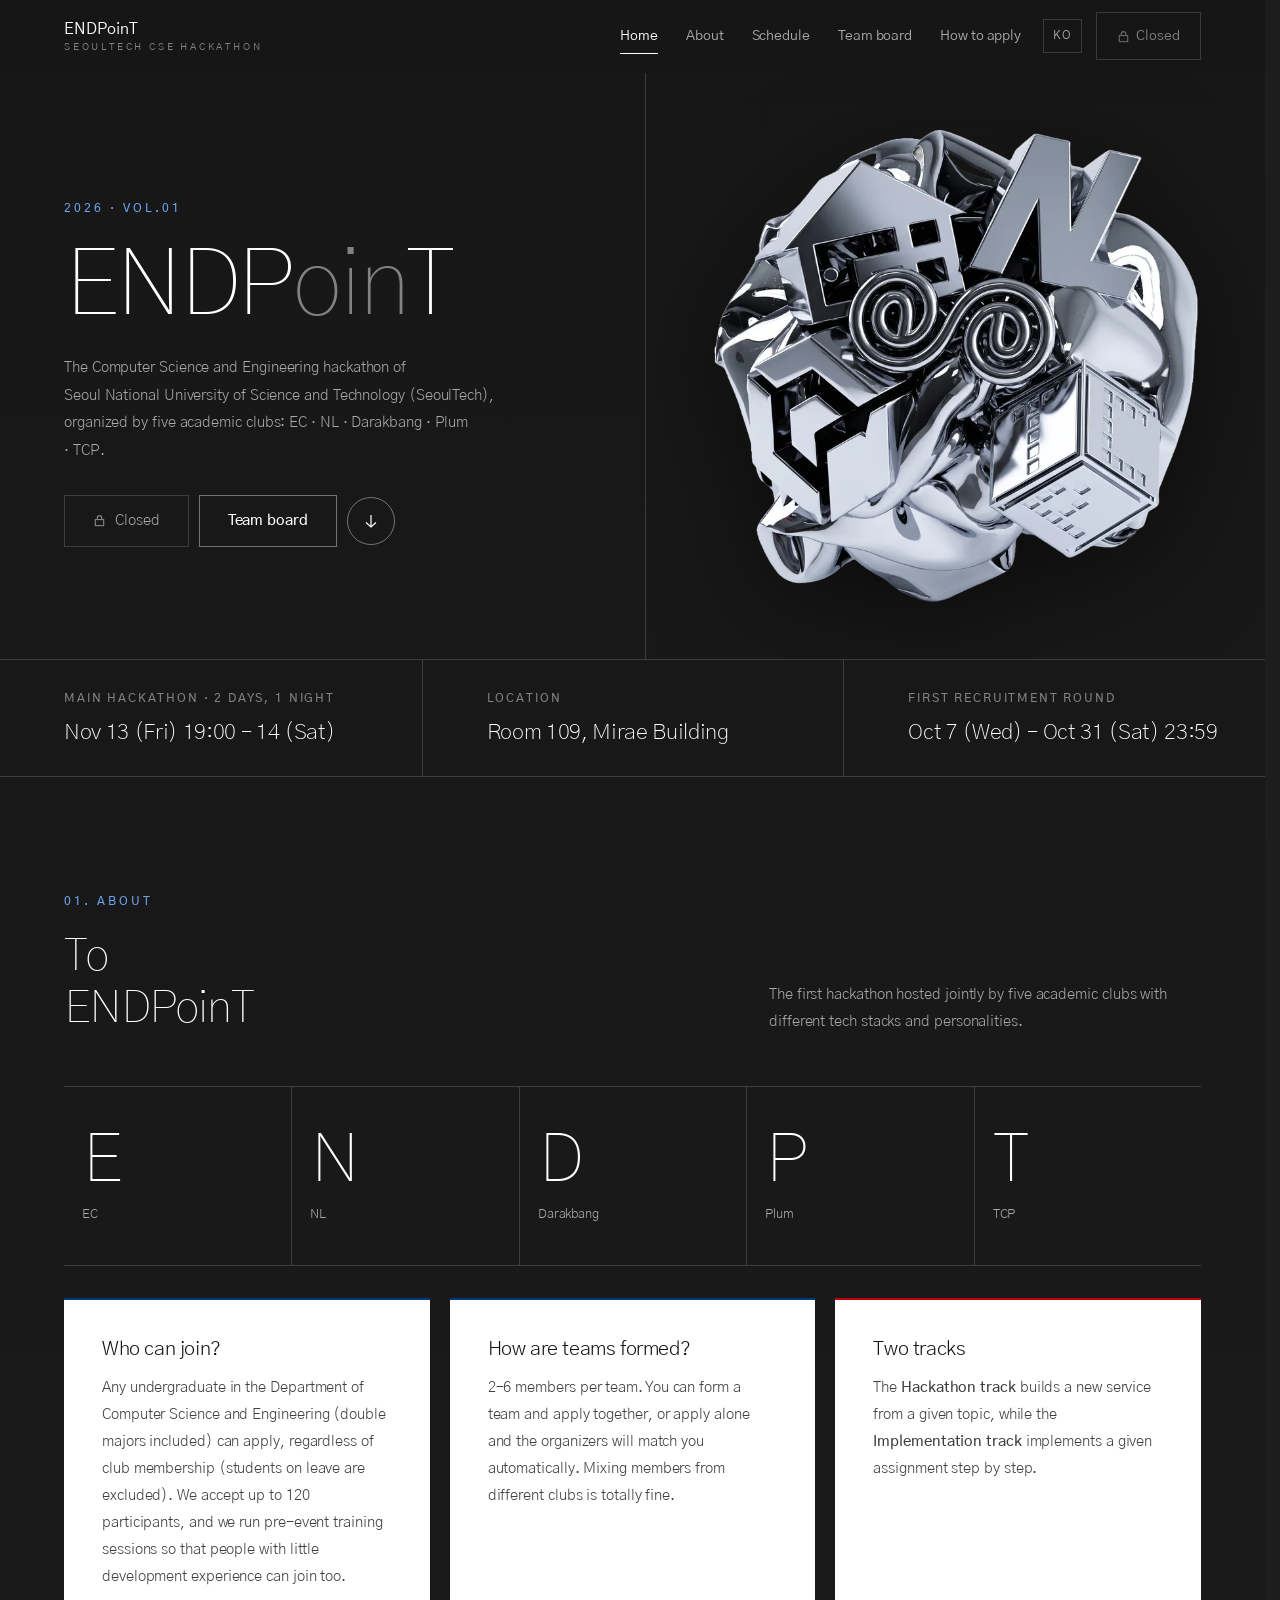
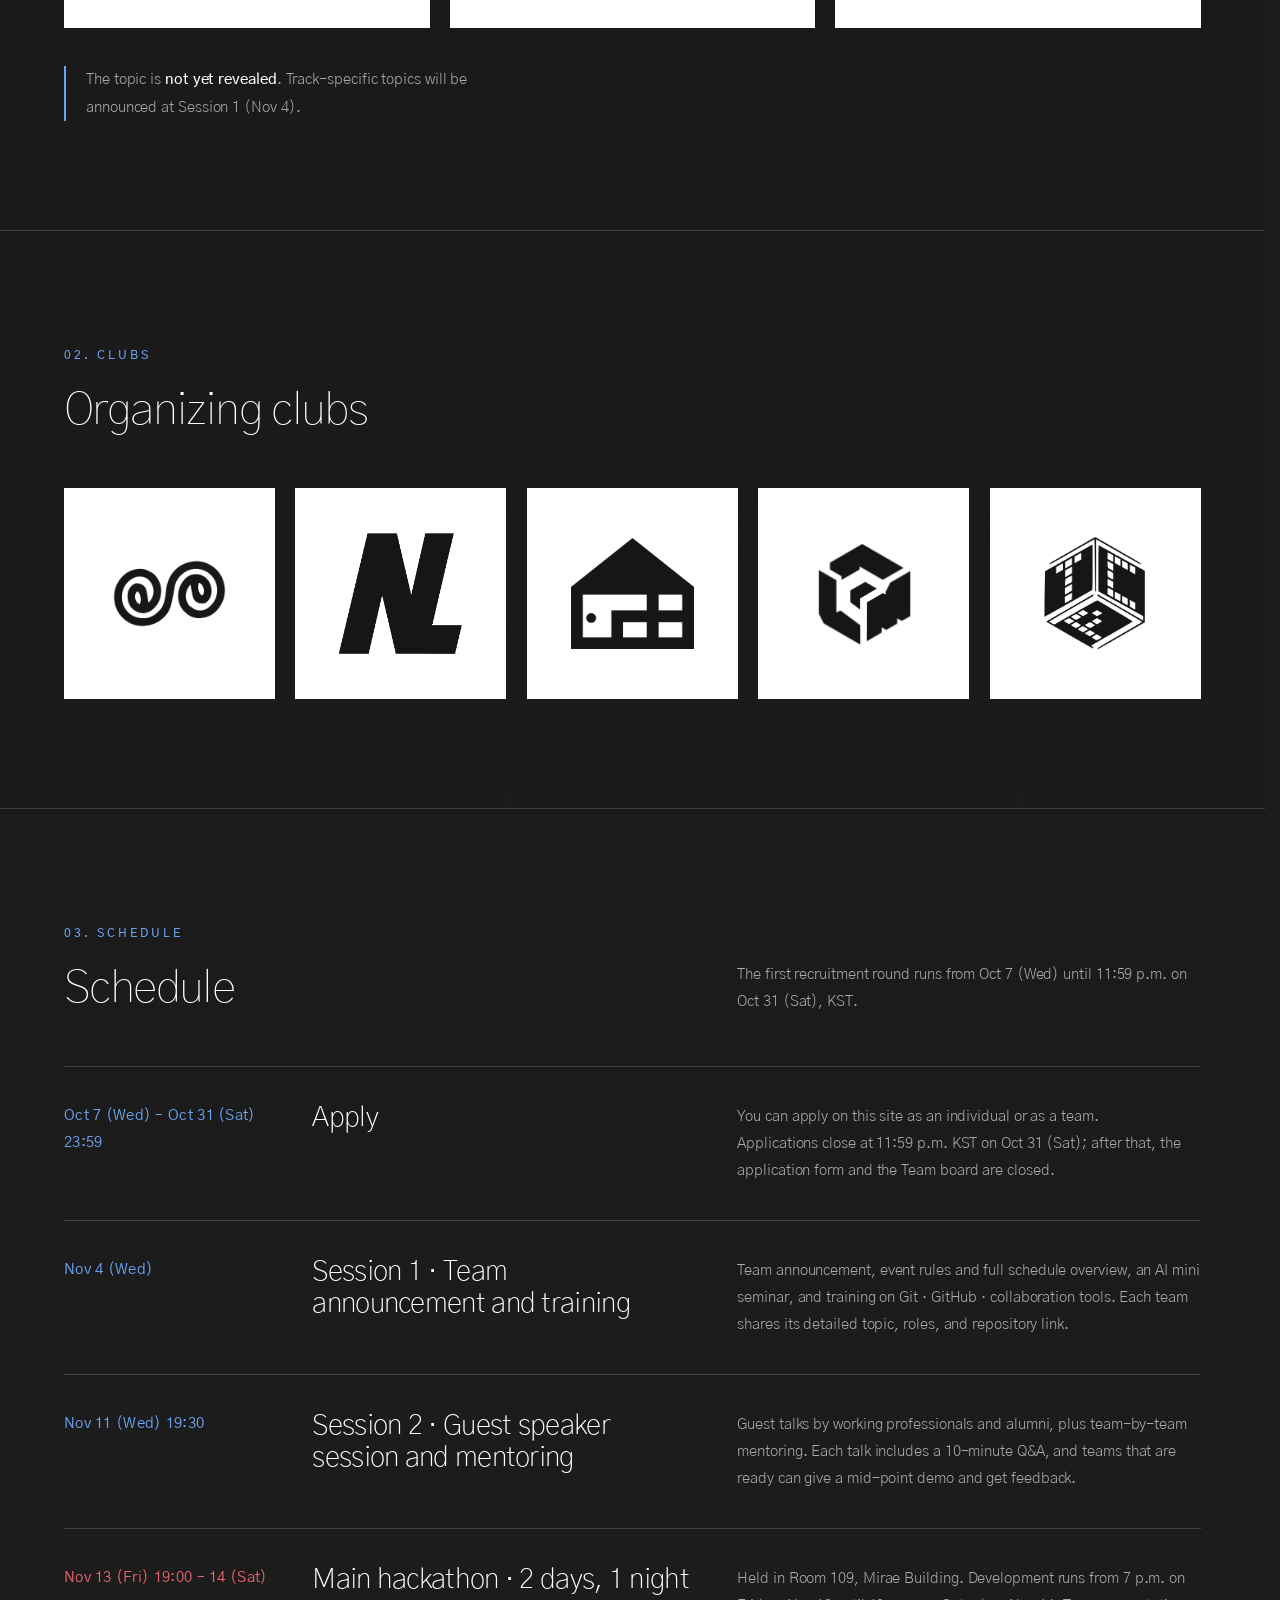
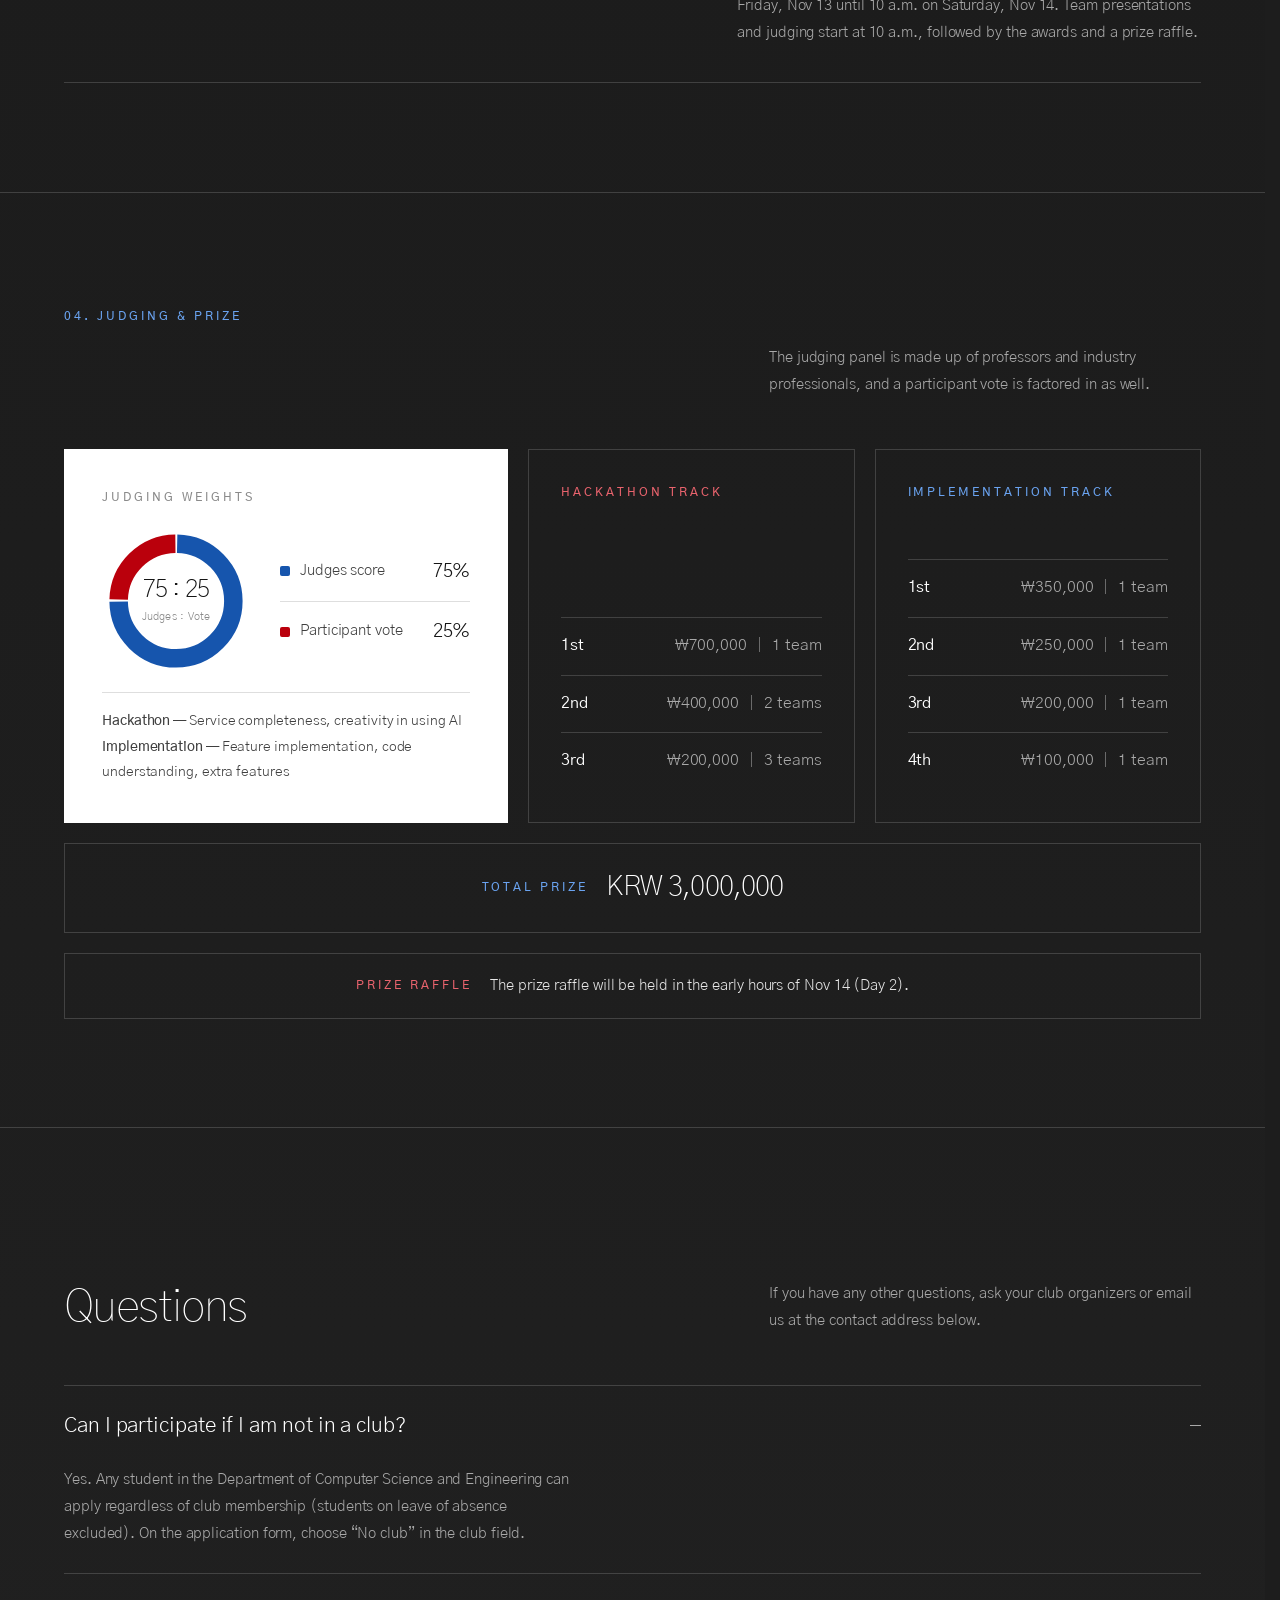
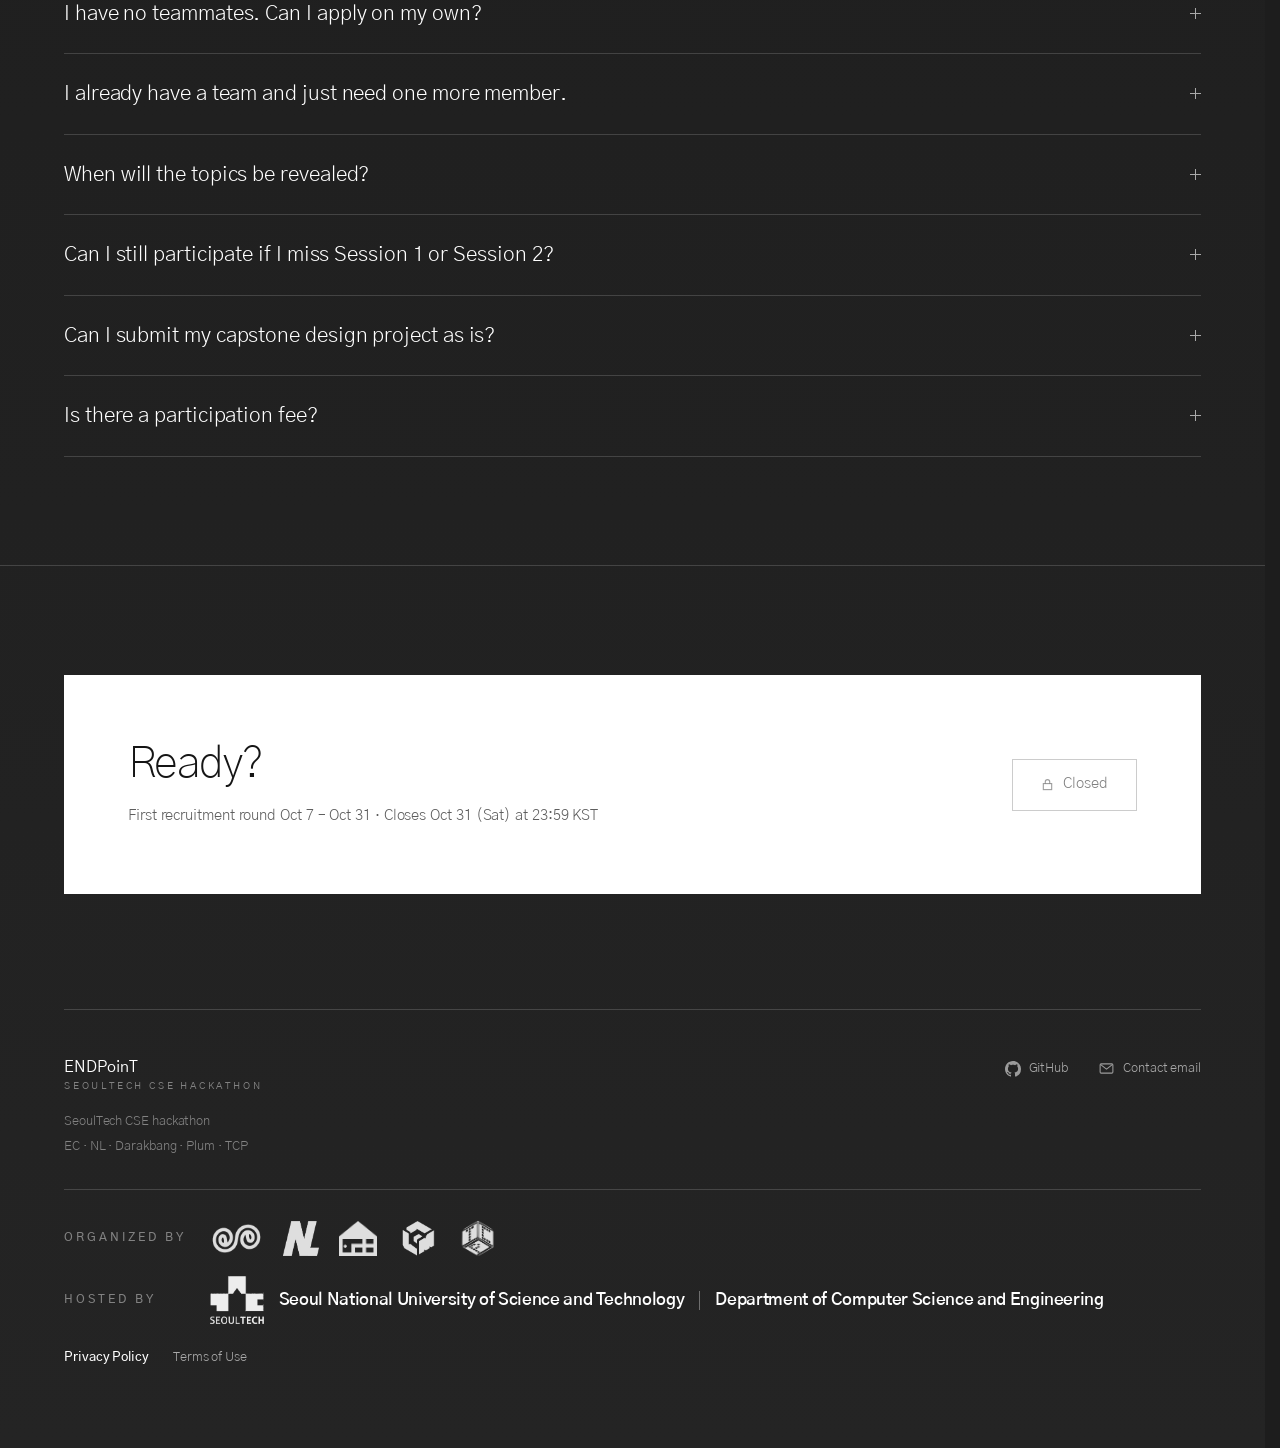
==== commit e9730526: "update" ====
--- a/en/index.html
+++ b/en/index.html
@@ -1352,7 +1352,7 @@
   <div class="facts">
     <div data-anim style="--d:.05s"><span class="lab">Main hackathon · 2 days, 1 night</span><b>Nov 13 (Fri) 19:00 – 14 (Sat)</b></div>
     <div data-anim style="--d:.15s"><span class="lab">Location</span><b>Room 109, Mirae Building</b></div>
-    <div data-anim style="--d:.25s"><span class="lab">First recruitment round</span><b>Oct 7 (Wed) – Oct 31 (Sat)</b></div>
+    <div data-anim style="--d:.25s"><span class="lab">First recruitment round</span><b>Oct 7 (Wed) – Oct 31 (Sat) 23:59</b></div>
   </div>
 
   <!-- 공지사항 — 공지 모듈이 채운다 (Notice.gs). 게시 중인 공지가 하나도 없으면 절 자체가 숨겨진다 -->
@@ -1469,13 +1469,13 @@
           <span class="lab blue" data-anim>03. Schedule</span>
           <h2><span data-anim="mask"><span>Schedule</span></span></h2>
         </div>
-        <p data-anim style="--d:.15s">The first recruitment round runs from Oct 7 (Wed) to Oct 31 (Sat).</p>
+        <p data-anim style="--d:.15s">The first recruitment round runs from Oct 7 (Wed) until 11:59 p.m. on Oct 31 (Sat), KST.</p>
       </div>
 
       <div class="slot" data-anim>
-        <time>Oct 7 (Wed) – Oct 31 (Sat)</time>
+        <time>Oct 7 (Wed) – Oct 31 (Sat) 23:59</time>
         <h3>Apply</h3>
-        <p>You can apply on this site as an individual or as a team.<br> The application form is scheduled to open on Oct 7 (Wed) at 08:00.</p>
+        <p>You can apply on this site as an individual or as a team.<br> Applications close at 11:59 p.m. KST on Oct 31 (Sat); after that, the application form and the Team board are closed.</p>
       </div>
       <div class="slot" data-anim>
         <time>Nov 4 (Wed)</time>
@@ -1583,7 +1583,7 @@
       <div class="cta" data-anim="plate">
         <div>
           <h2>Ready?</h2>
-          <p>First recruitment round Oct 7 – Oct 31 · Applications open Oct 7 at 08:00 (tentative)</p>
+          <p>First recruitment round Oct 7 – Oct 31 · Closes Oct 31 (Sat) at 23:59 KST</p>
         </div>
         <a class="btn btn-k" href="#/apply" data-gate="apply"><span>Apply now</span></a>
       </div>
@@ -1617,7 +1617,7 @@
   <section>
     <div class="wrap">
       <div class="head"><div><span class="lab blue" data-anim>Steps</span><h2><span data-anim="mask"><span>How to apply</span></span></h2></div></div>
-      <div class="slot" data-anim><time>STEP 1</time><h3>Submit the application form</h3><p>Sign in with Google and submit directly on this page. If you have a team, the team leader should write “Team leader: your name”.</p></div>
+      <div class="slot" data-anim><time>STEP 1</time><h3>Submit the application form</h3><p>Sign in with Google and submit directly on this page. Applications are accepted until 11:59 p.m. KST on Oct 31 (Sat). If you have a team, the team leader should write “Team leader: your name”.</p></div>
       <div class="slot" data-anim><time>STEP 2</time><h3>Team matching · Additional recruitment</h3><p>If you applied without a team, please use the Team board.<br>To promote your own team, post in the “Recruiting teams” tab of the Team board.</p></div>
       <div class="slot" data-anim><time>STEP 3</time><h3>Teams confirmed</h3><p>The final teams will be announced at Session 1 on Nov 4.</p></div>
       <div class="slot fin" data-anim><time>STEP 4</time><h3>Main hackathon</h3><p>Nov 13 (Fri) 7 p.m. – 14 (Sat), Room 109, Mirae Building. Team presentations and judging start at 10 a.m. on Nov 14.</p></div>
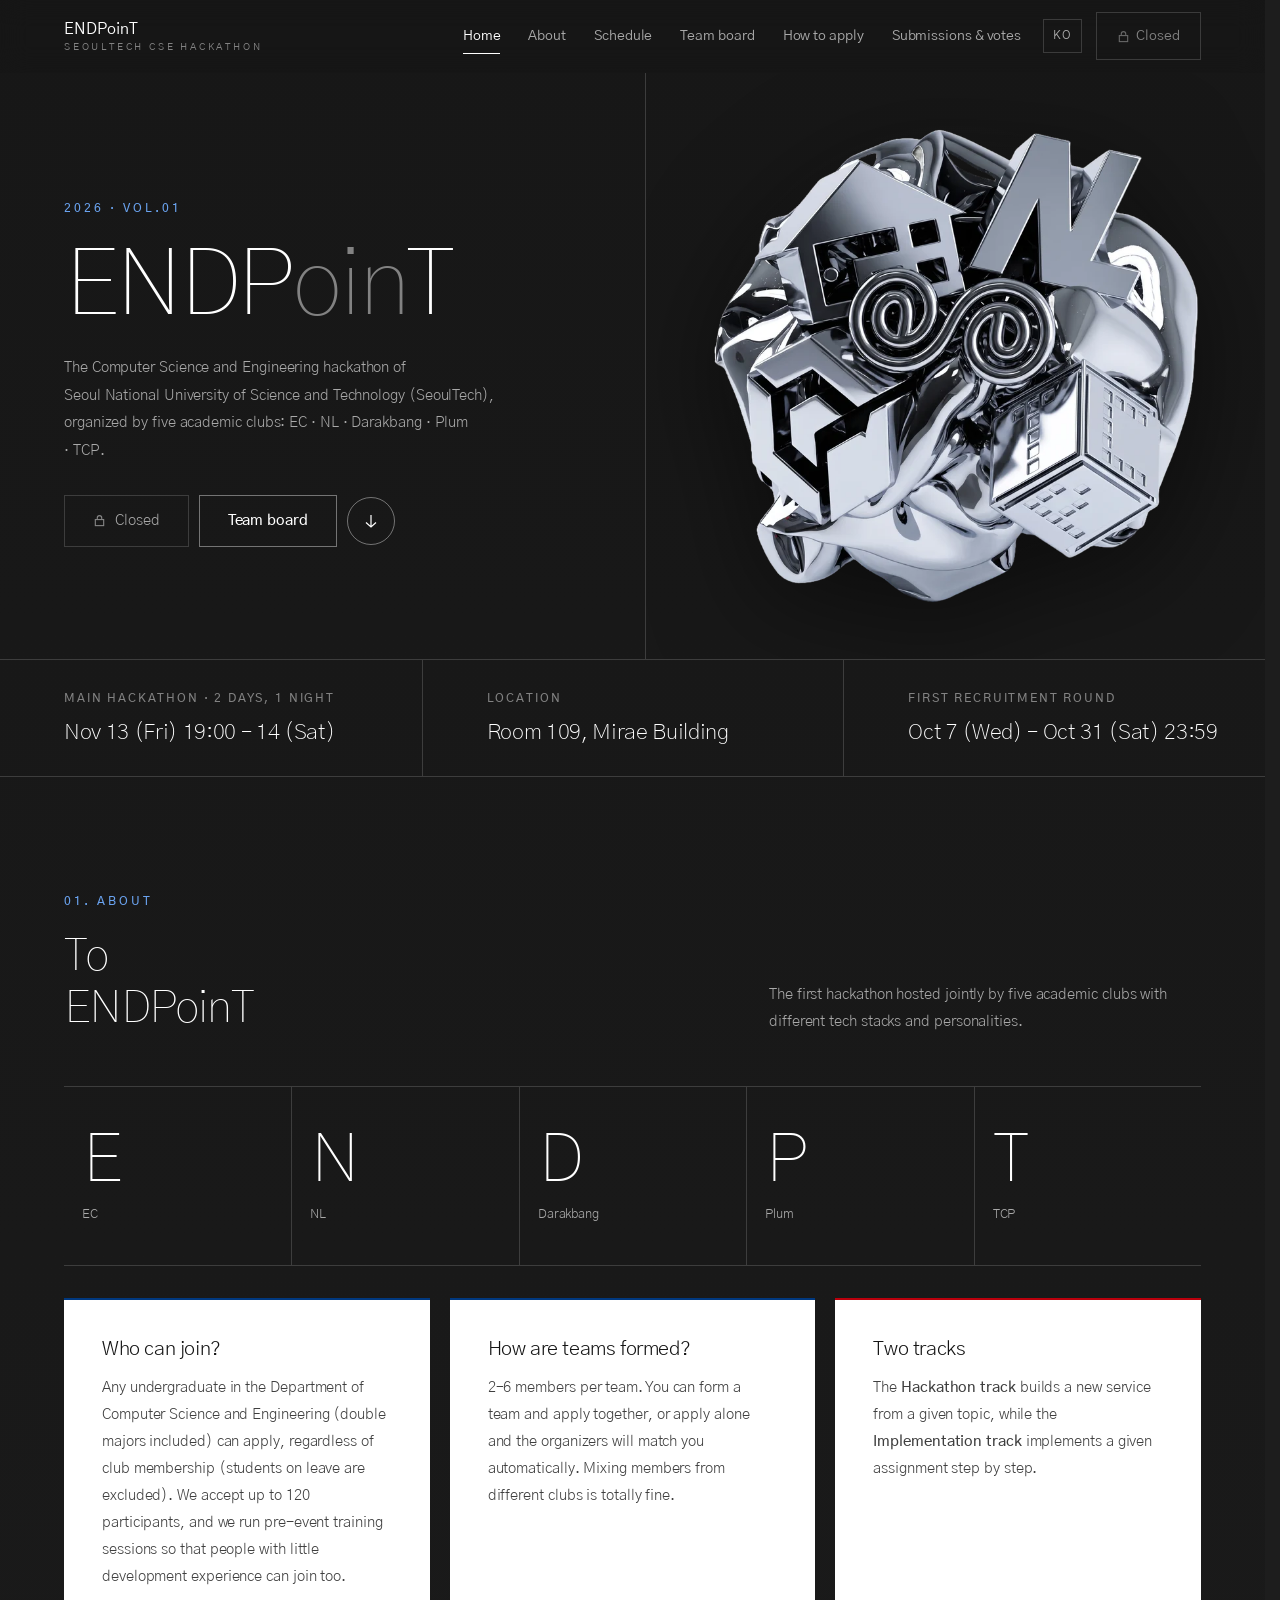
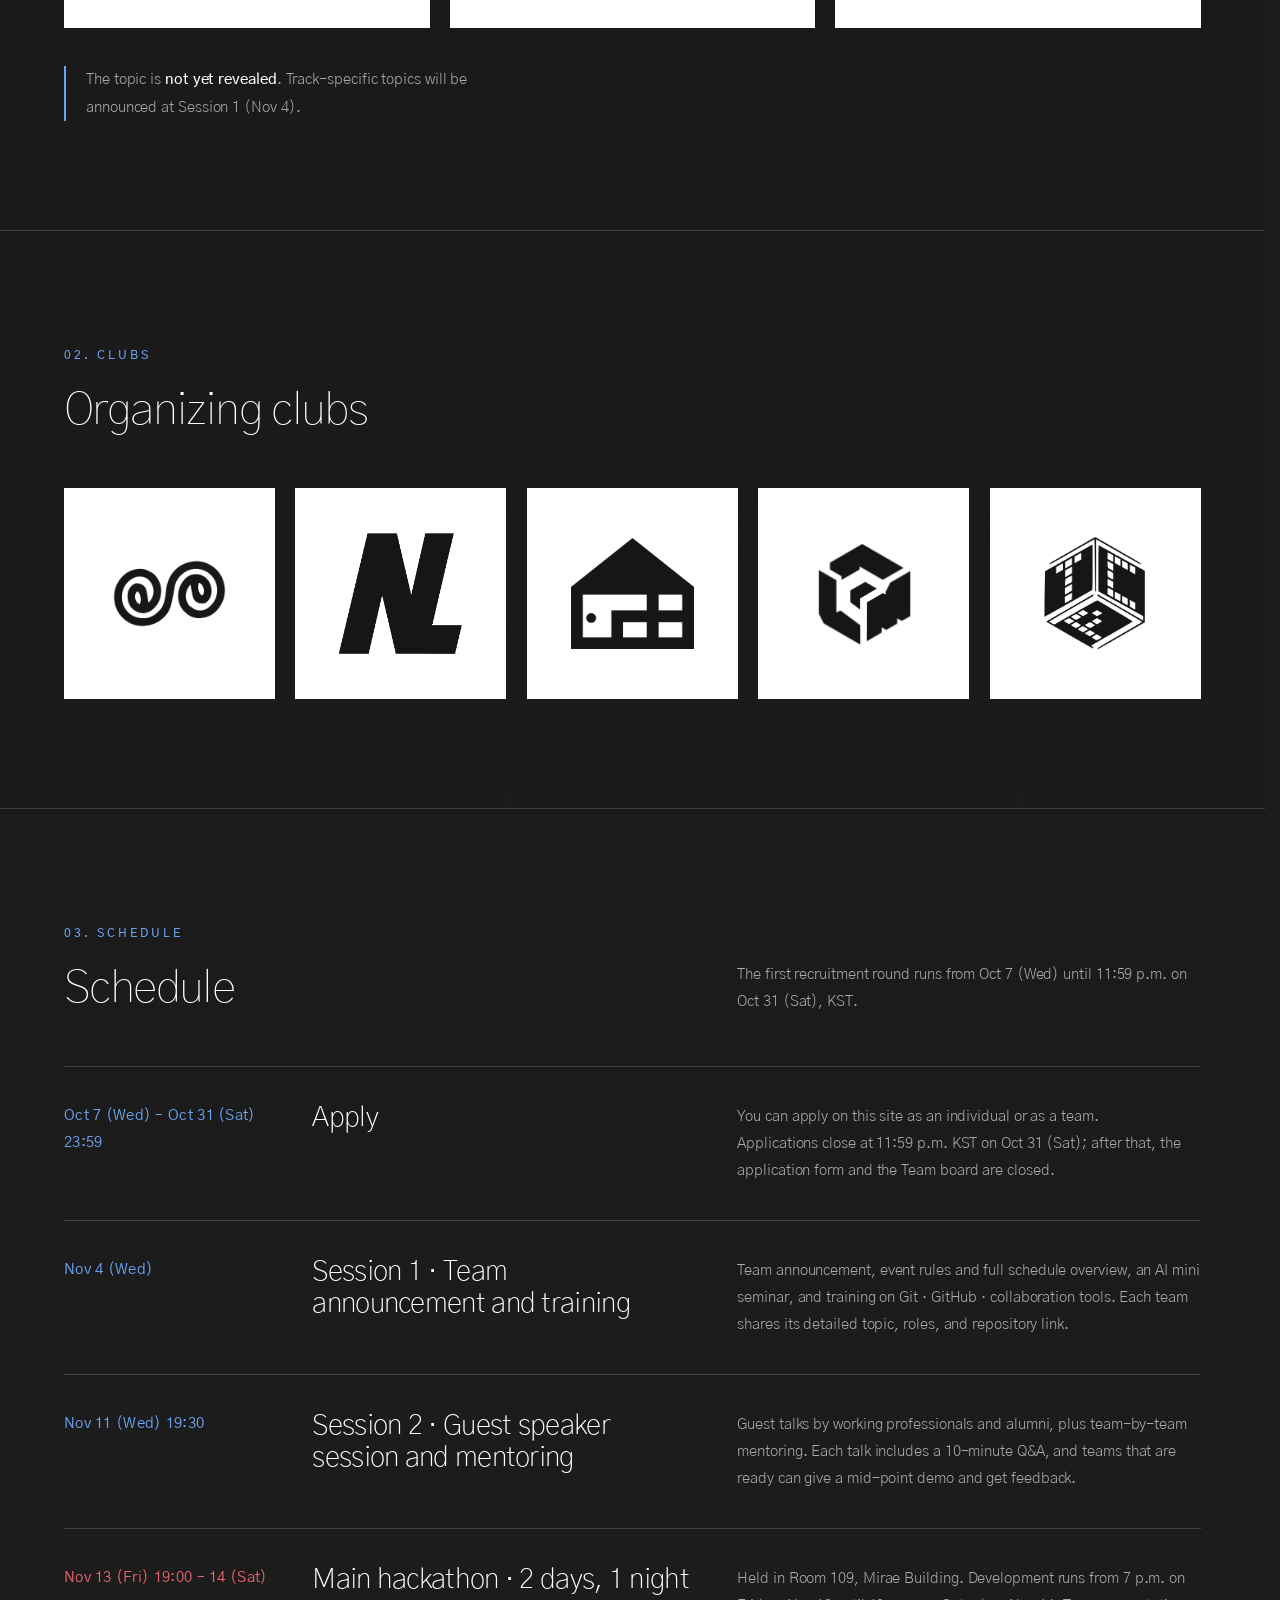
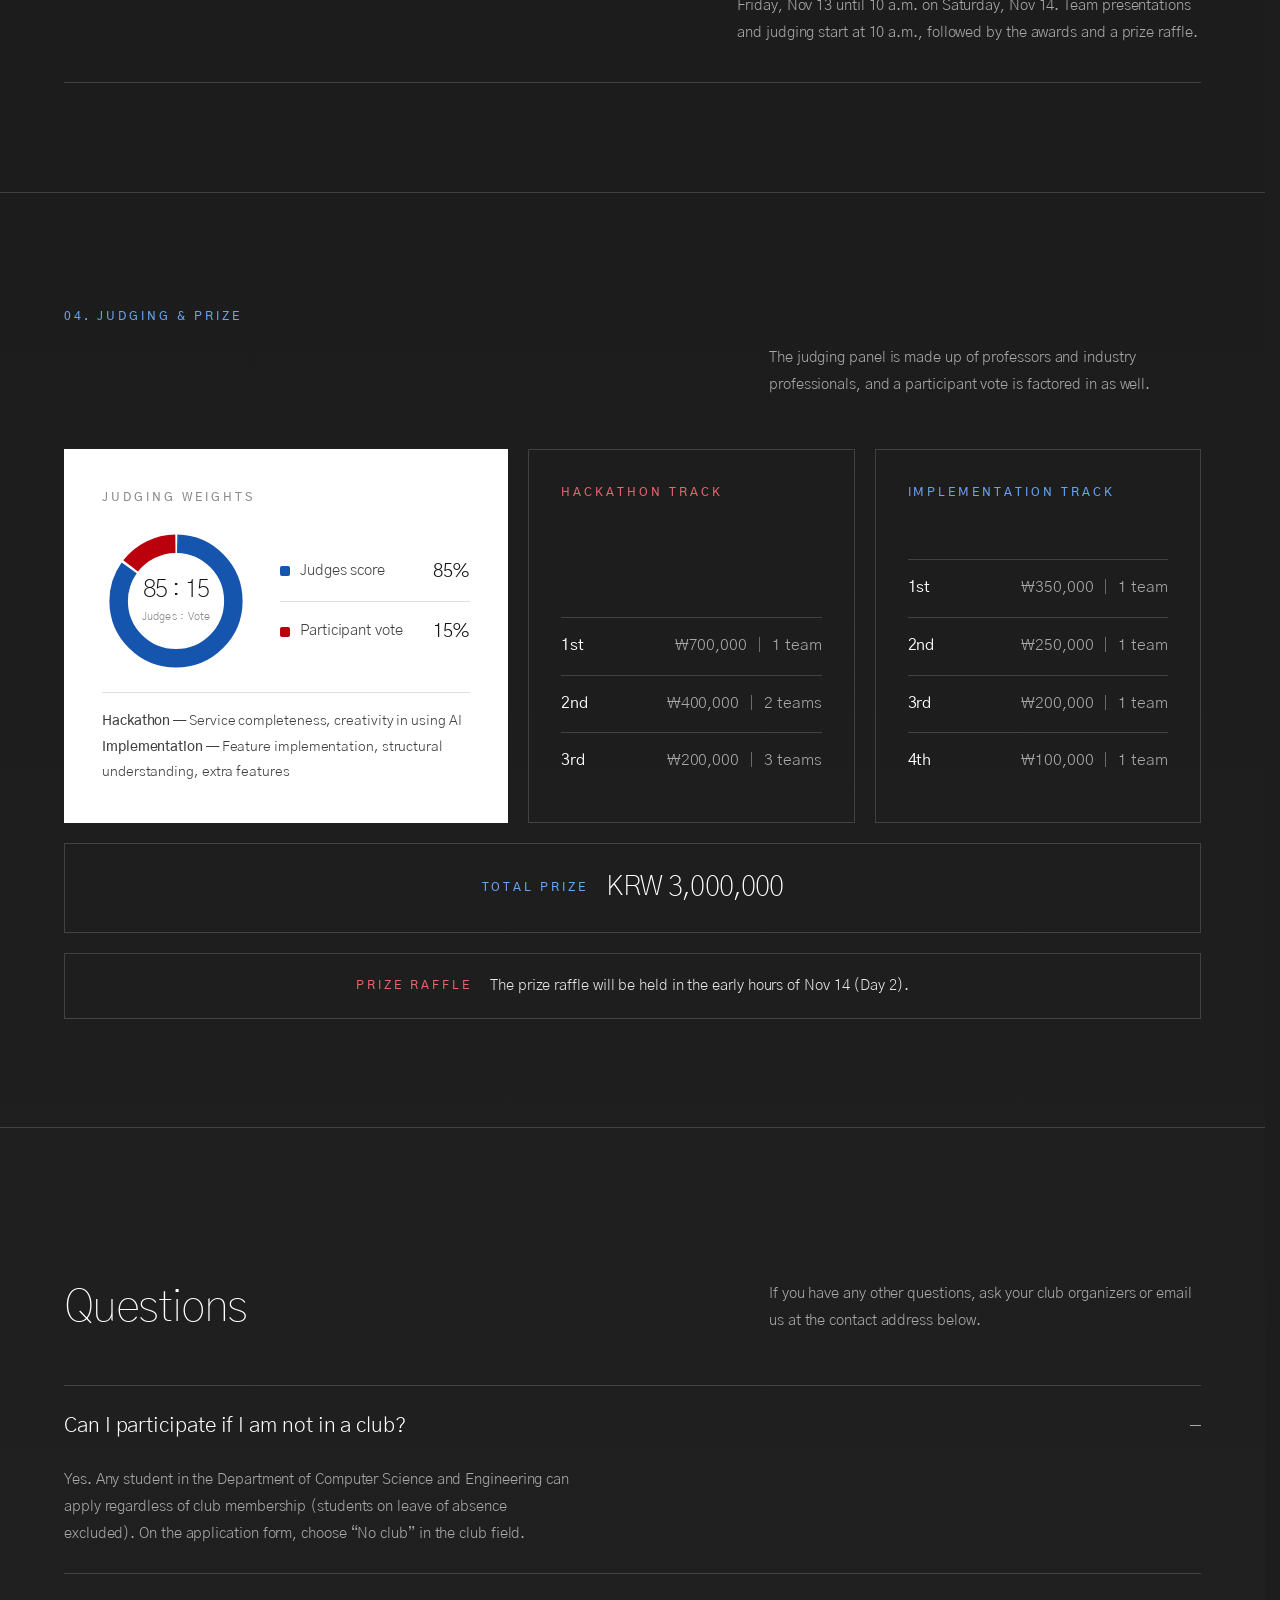
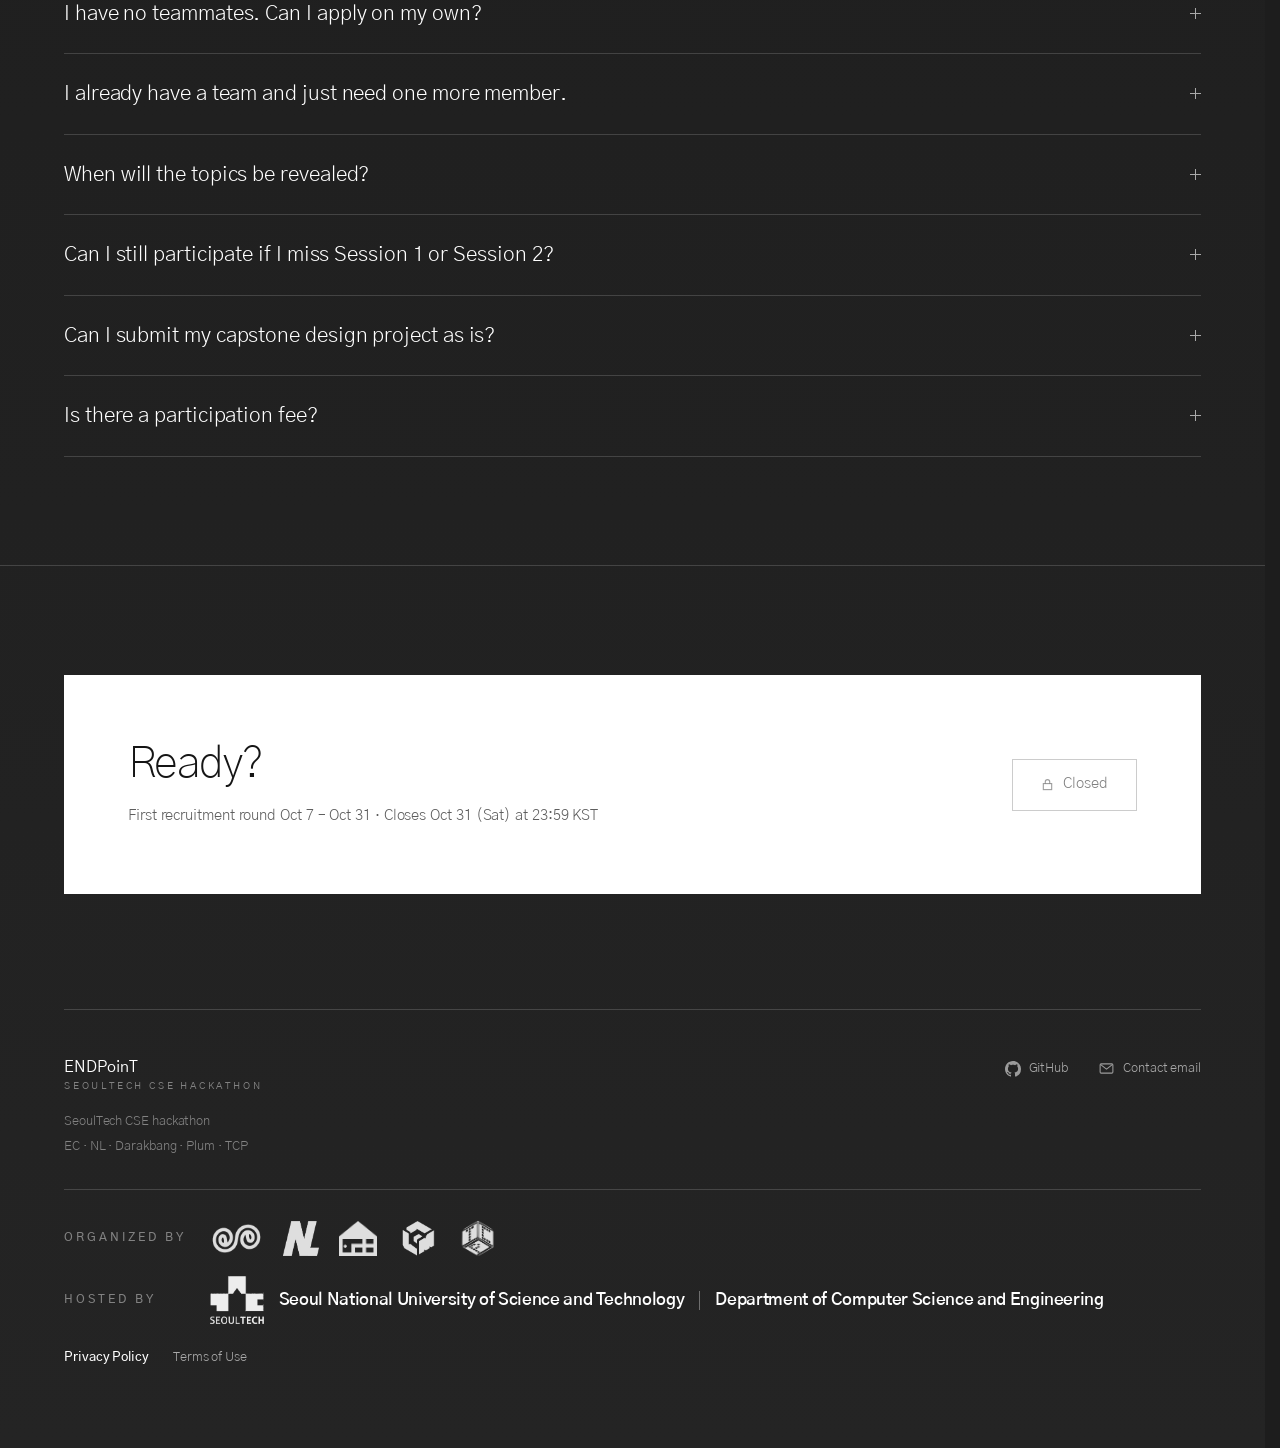
==== commit f95e8b0a: "메인: 제출·투표 현황 메뉴 · 행사 기간 머리에 로그인 · 심사 비중 85:15 - 머리 메뉴에 '제출·투표 현황'(→ /judge/). 열람 링크 없이 오면 /judge/ 첫 " ====
--- a/en/index.html
+++ b/en/index.html
@@ -816,6 +816,8 @@
 .top-auth{order:3;margin-left:18px;justify-content:flex-end}
 .top-auth .qhint{display:none}
 @media (max-width:720px){ .top-auth{display:none} }
+/* 본 해커톤 기간(결과물 제출 안내 블록이 html.ep-event 를 붙인다): 좁은 화면에서도 머리에 로그인(G 아이콘)을 둔다 */
+@media (max-width:720px){ html.ep-event .top-auth{display:flex;margin-left:4px} }
 /* 탭: 좁은 화면에서 두 줄로 깨지지 않게 가로 스크롤 */
 .tabs{overflow-x:auto;scrollbar-width:none;-webkit-overflow-scrolling:touch}
 .tabs::-webkit-scrollbar{display:none}
@@ -1297,6 +1299,7 @@
       <a href="#notice" class="sm-hide" id="nav-notice" hidden>Notices</a>
       <a href="#/teams" data-nav="/teams">Team board</a>
       <a href="#/apply" data-nav="/apply">How to apply</a>
+      <a href="../judge/" id="nav-judge">Submissions &amp; votes</a>
       <a class="lang" href="../" hreflang="ko" lang="ko" title="한국어">KO</a>
       <a class="apply" href="#/apply" data-gate="apply" data-gate-label="Oct 7">Apply</a>
     </nav>
@@ -1352,7 +1355,7 @@
   <div class="facts">
     <div data-anim style="--d:.05s"><span class="lab">Main hackathon · 2 days, 1 night</span><b>Nov 13 (Fri) 19:00 – 14 (Sat)</b></div>
     <div data-anim style="--d:.15s"><span class="lab">Location</span><b>Room 109, Mirae Building</b></div>
-    <div data-anim style="--d:.25s"><span class="lab">First recruitment round</span><b>Oct 7 (Wed) – Oct 31 (Sat) 23:59</b></div>
+    <div data-anim style="--d:.25s" id="fact-round"><span class="lab">First recruitment round</span><b>Oct 7 (Wed) – Oct 31 (Sat) 23:59</b></div>
   </div>
 
   <!-- 공지사항 — 공지 모듈이 채운다 (Notice.gs). 게시 중인 공지가 하나도 없으면 절 자체가 숨겨진다 -->
@@ -1510,20 +1513,20 @@
           <span class="lab">Judging weights</span>
           <div class="pie" id="pie">
             <div class="pie-fig">
-              <svg class="donut" viewBox="0 0 160 160" role="img" aria-label="Judging weights pie chart: judges score 75%, participant vote 25%">
+              <svg class="donut" viewBox="0 0 160 160" role="img" aria-label="Judging weights pie chart: judges score 85%, participant vote 15%">
                 <g transform="rotate(-90 80 80)">
-                  <circle class="seg" data-k="j" cx="80" cy="80" r="62" fill="none" stroke="#1655AD" stroke-width="20" stroke-dasharray="289.57 389.56" stroke-dashoffset="-1.30" style="--len:289.57px"/>
-                  <circle class="seg" data-k="v" cx="80" cy="80" r="62" fill="none" stroke="#BA000C" stroke-width="20" stroke-dasharray="94.79 389.56" stroke-dashoffset="-293.47" style="--len:94.79px;--d:.55s"/>
+                  <circle class="seg" data-k="j" cx="80" cy="80" r="62" fill="none" stroke="#1655AD" stroke-width="20" stroke-dasharray="328.52 389.56" stroke-dashoffset="-1.30" style="--len:328.52px"/>
+                  <circle class="seg" data-k="v" cx="80" cy="80" r="62" fill="none" stroke="#BA000C" stroke-width="20" stroke-dasharray="55.83 389.56" stroke-dashoffset="-332.42" style="--len:55.83px;--d:.55s"/>
                 </g>
               </svg>
-              <div class="pie-c" aria-hidden="true"><b>75 : 25</b><span>Judges : Vote</span></div>
+              <div class="pie-c" aria-hidden="true"><b>85 : 15</b><span>Judges : Vote</span></div>
             </div>
             <ul class="pie-lg">
-              <li data-k="j"><i style="background:#1655AD"></i><span class="n">Judges score</span><b>75%</b></li>
-              <li data-k="v"><i style="background:#BA000C"></i><span class="n">Participant vote</span><b>25%</b></li>
+              <li data-k="j"><i style="background:#1655AD"></i><span class="n">Judges score</span><b>85%</b></li>
+              <li data-k="v"><i style="background:#BA000C"></i><span class="n">Participant vote</span><b>15%</b></li>
             </ul>
           </div>
-          <p class="foot crit"><strong>Hackathon</strong> — Service completeness, creativity in using AI<br><strong>Implementation</strong> — Feature implementation, code understanding, extra features</p>
+          <p class="foot crit"><strong>Hackathon</strong> — Service completeness, creativity in using AI<br><strong>Implementation</strong> — Feature implementation, structural understanding, extra features</p>
         </div>
 
         <div class="trk" style="display:flex;flex-direction:column;gap:clamp(12px,1.6vw,20px)" data-anim>
@@ -2424,6 +2427,66 @@
 })();
 
 /* ==============================================================
+   결과물 제출 안내 — 본 해커톤 기간에만
+   ---------------------------------------------------------------
+   모집이 끝나면 '참가 신청' 버튼들은 눌리지 않는 '모집 마감' 라벨이 된다 (바로 위 블록).
+   제출 페이지(submit/)가 열려 있는 동안에는 그 자리에 '결과물 제출' 버튼을 놓는다.
+   기간이 지나면 아무것도 하지 않으므로 원래 모습(모집 마감)으로 돌아간다.
+
+   [고칠 곳은 바로 아래 세 줄뿐입니다]
+     FROM   이 시각부터 보인다.          UNTIL  이 시각 뒤에는 보이지 않는다.
+     DUE    화면에 적을 마감 표기 (실제 마감 판정은 제출 서버가 한다 — SUBMIT.md).
+   로컬에서는 ?gate=after&submit=on / submit=off 로 두 모습을 볼 수 있다.
+   ============================================================== */
+(function () {
+  var FROM  = '2026-11-13T00:00:00+09:00';
+  var UNTIL = '2026-11-15T00:00:00+09:00';
+  var DUE   = 'Nov 14 (Sat) 10:00 KST';
+  var HREF  = '../submit/';
+
+  var G = window.EPGATE, now = Date.now();
+  var on = now >= Date.parse(FROM) && now < Date.parse(UNTIL);
+  if (G.local) {
+    var m = /[?&]submit=(on|off)/.exec(window.location.search || '');
+    if (m) on = m[1] === 'on';
+  }
+  // 모집 중이면 참가 신청 버튼이 살아 있다 — 건드리지 않는다
+  if (!on || G.open) return;
+
+  function revive(a, html) {
+    if (!a) return;
+    a.setAttribute('href', HREF);
+    a.classList.remove('gated');
+    a.removeAttribute('aria-disabled');
+    a.removeAttribute('title');
+    a.removeAttribute('data-gate');
+    a.innerHTML = html;
+  }
+  // 머리 오른쪽 알약은 감추고 그 자리에 구글 로그인을 둔다 (아래 '헤더 로그인 위젯' 이 EPEVENT 를 보고 연다)
+  var pill = document.querySelector('#top-bar nav a.apply');
+  if (pill) pill.hidden = true;
+  var board = document.querySelector('#top-bar nav a[data-nav="/teams"]');
+  if (board) board.classList.add('sm-hide');            // 좁은 화면에서는 메뉴 자리가 모자라다
+  window.EPEVENT = { on: true };
+  document.documentElement.classList.add('ep-event');
+  revive(document.querySelector('#v-home .hero-cta a[data-gate="apply"]'), '<span>Submit your project</span>');
+
+  var cta = document.querySelector('#v-home .cta');
+  if (cta) {
+    var h = cta.querySelector('h2'), p = cta.querySelector('p');
+    if (h) h.textContent = 'Time to submit';
+    if (p) p.textContent = 'Submissions close {due} · Any team member can submit'.replace('{due}', DUE);
+    revive(cta.querySelector('a[data-gate="apply"]'), '<span>Go to submission</span>');
+  }
+  var fact = document.getElementById('fact-round');
+  if (fact) {
+    var lab = fact.querySelector('.lab'), b = fact.querySelector('b');
+    if (lab) lab.textContent = 'Project submission';
+    if (b) b.textContent = 'Until {due}'.replace('{due}', DUE);
+  }
+})();
+
+/* ==============================================================
    헤더 가운데 로그인 위젯 — 로그인 전엔 구글 버튼, 후엔 아바타·이름·로그아웃.
    신청서·게시판은 EPSession 을 구독하므로 여기서 로그인/로그아웃하면 함께 바뀐다.
    ============================================================== */
@@ -2433,7 +2496,8 @@
   if (!el) return;
   // 모집 기간이 아니면 로그인 버튼을 내놓지 않는다. 로그인해도 할 수 있는 일이 없고,
   // 버튼만 보이면 눌러 보고 아무 일도 안 일어나는 것처럼 느껴진다.
-  if (!window.EPGATE.open) { el.hidden = true; return; }
+  // 본 해커톤 기간(EPEVENT)에는 결과물 제출 · 투표 로그인을 위해 연다 — 여기서 로그인하면 제출 · 투표 화면에서도 이어진다
+  if (!window.EPGATE.open && !(window.EPEVENT && window.EPEVENT.on)) { el.hidden = true; return; }
   function esc(s) {
     return String(s == null ? '' : s).replace(/[&<>"']/g, function (c) {
       return { '&': '&amp;', '<': '&lt;', '>': '&gt;', '"': '&quot;', "'": '&#39;' }[c];
@@ -4143,10 +4207,10 @@
 (function () {
   var pie = document.getElementById('pie'); if (!pie) return;
   var c = pie.querySelector('.pie-c'), b = c.querySelector('b'), t = c.querySelector('span');
-  var D = { j: ['75%', 'Judges score'], v: ['25%', 'Participant vote'] };
+  var D = { j: ['85%', 'Judges score'], v: ['15%', 'Participant vote'] };
   function set(k) {
     if (k && D[k]) { pie.setAttribute('data-h', k); b.textContent = D[k][0]; t.textContent = D[k][1]; }
-    else { pie.removeAttribute('data-h'); b.textContent = '75 : 25'; t.textContent = 'Judges : Vote'; }
+    else { pie.removeAttribute('data-h'); b.textContent = '85 : 15'; t.textContent = 'Judges : Vote'; }
   }
   pie.querySelectorAll('[data-k]').forEach(function (el) {
     el.addEventListener('pointerenter', function (e) { if (e.pointerType !== 'touch') set(el.getAttribute('data-k')); });
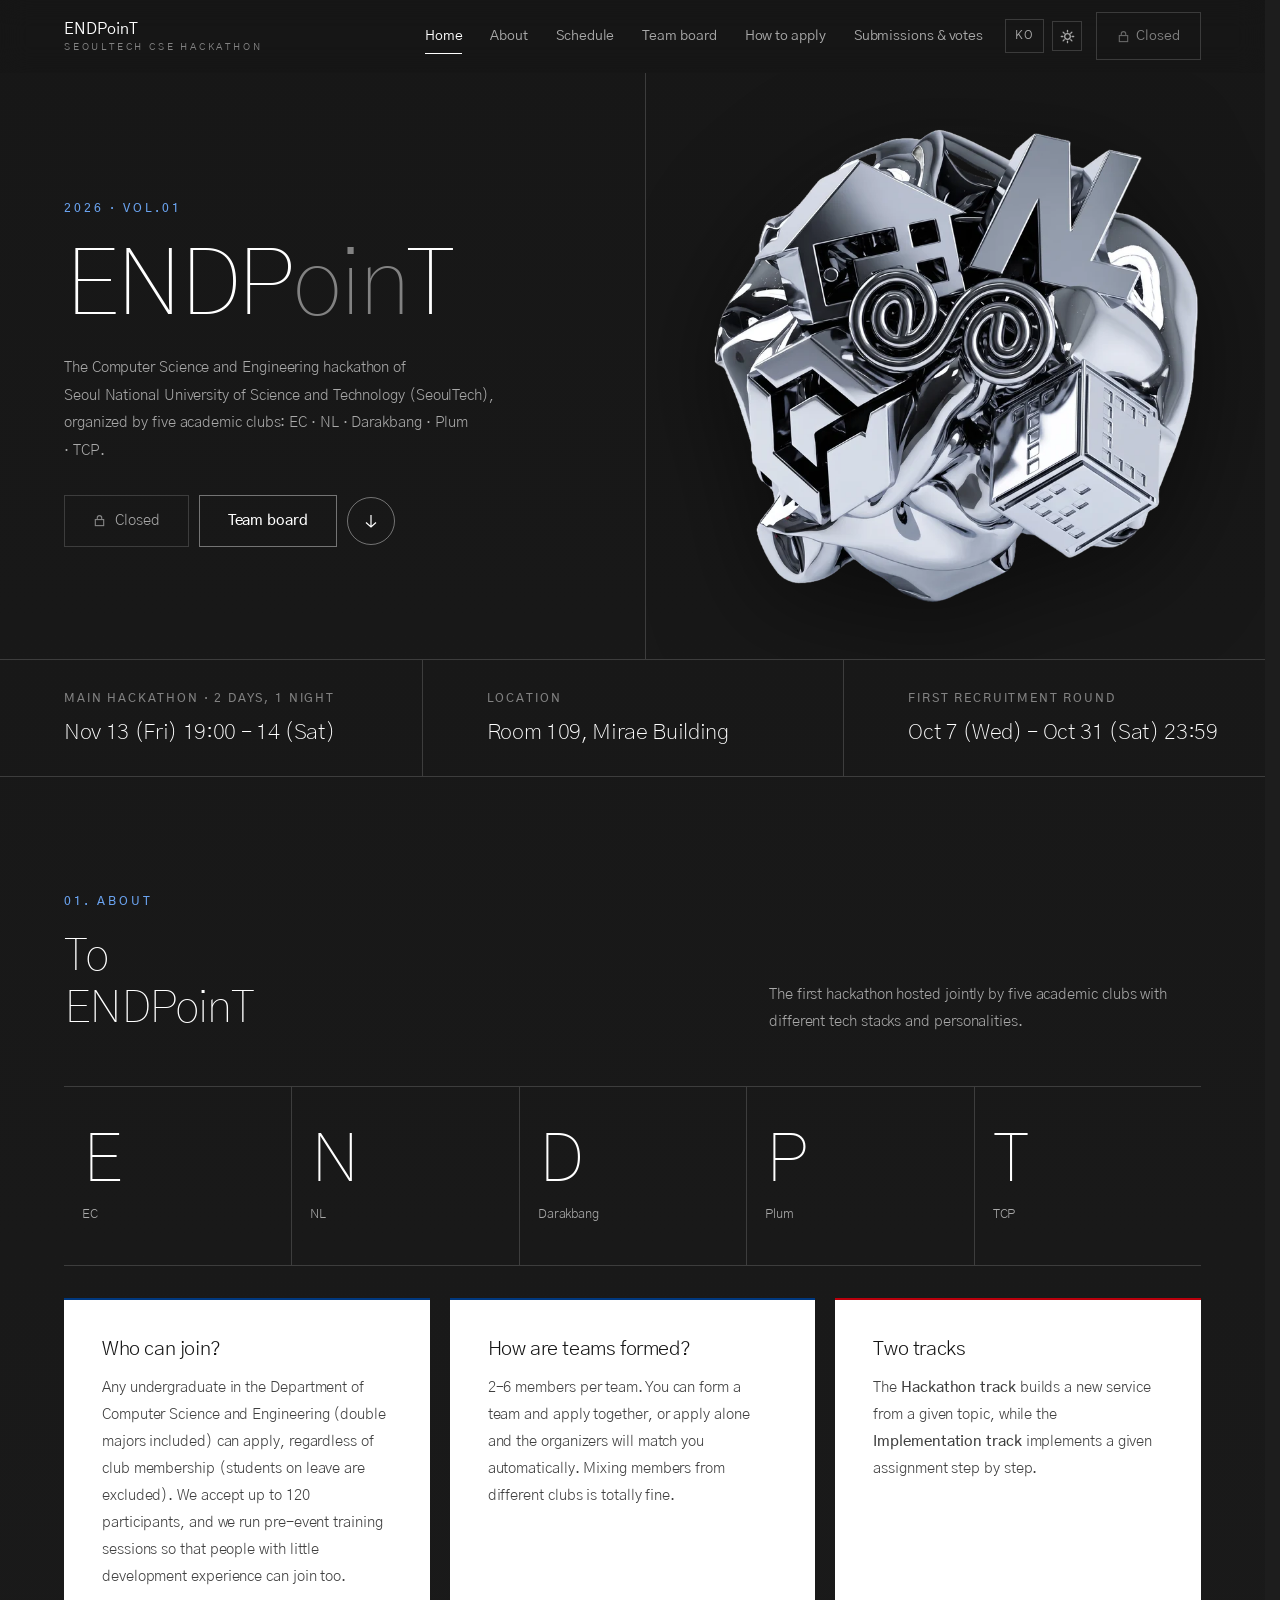
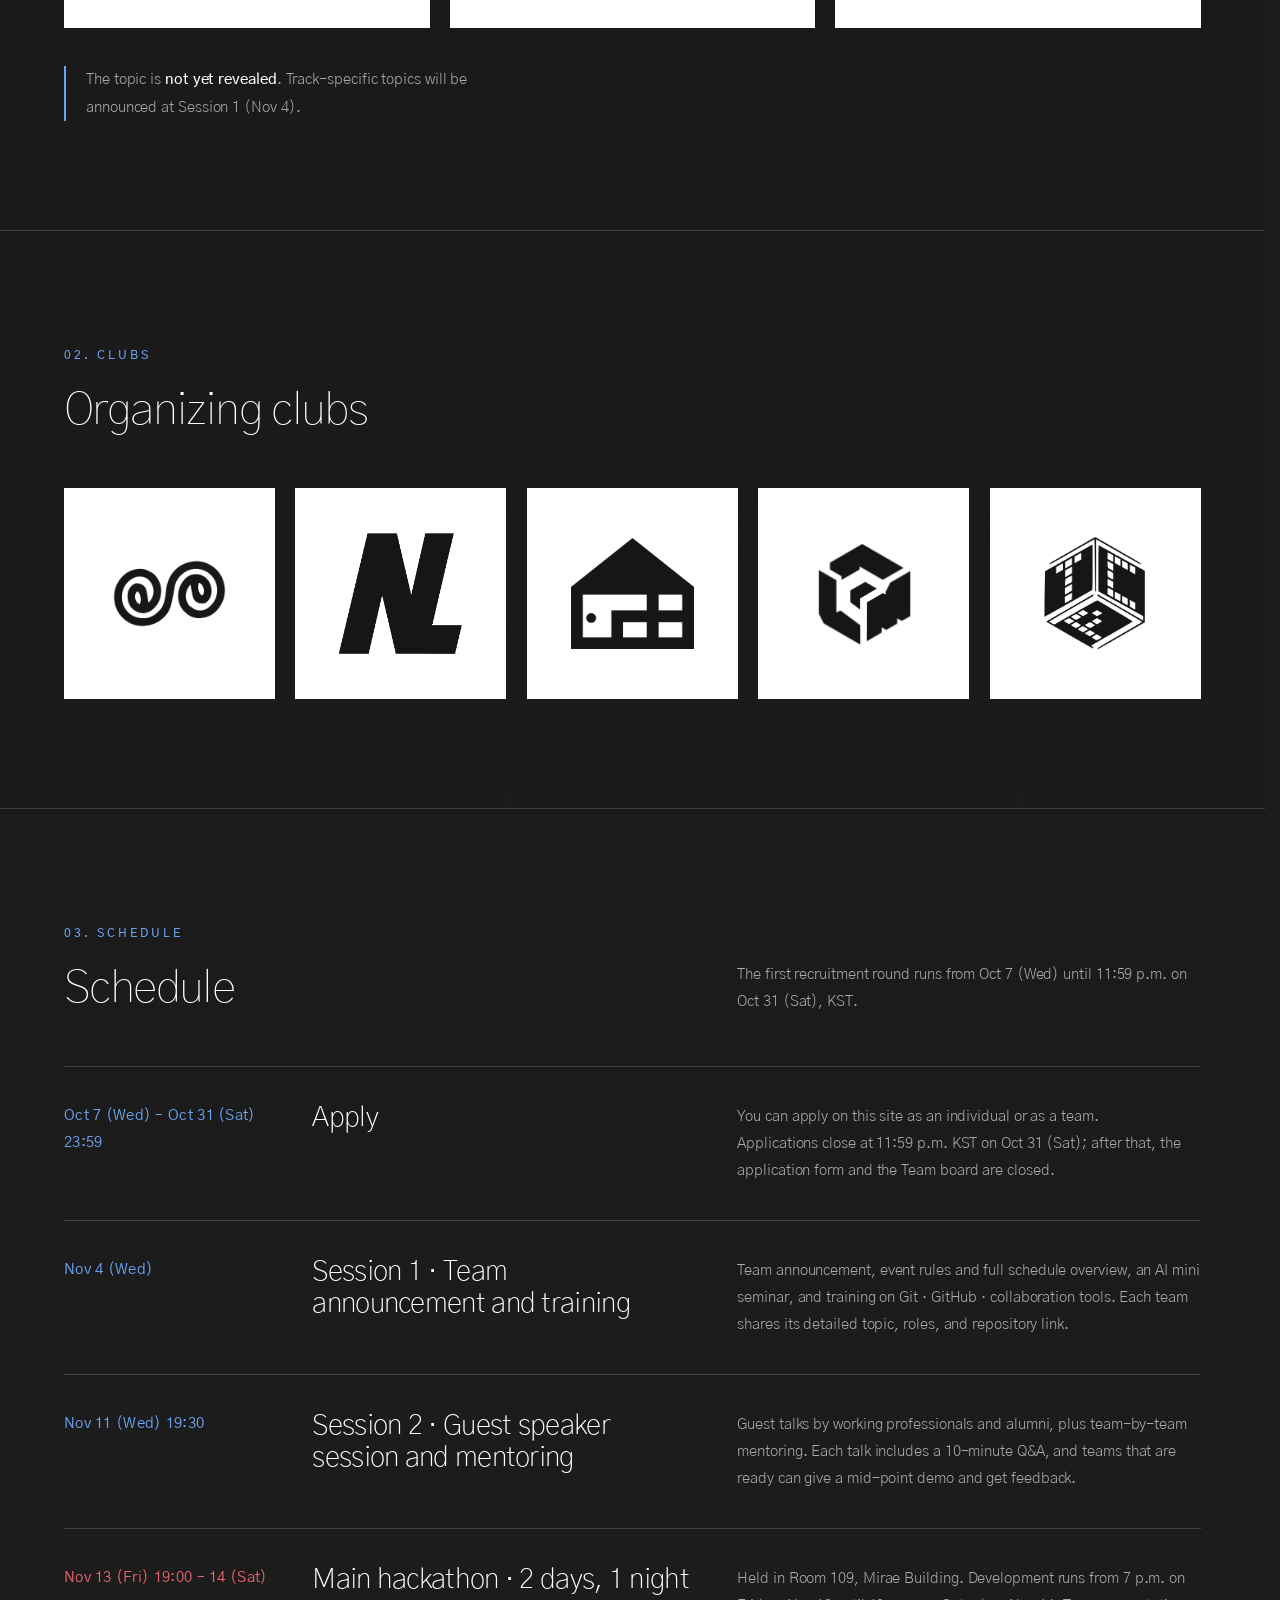
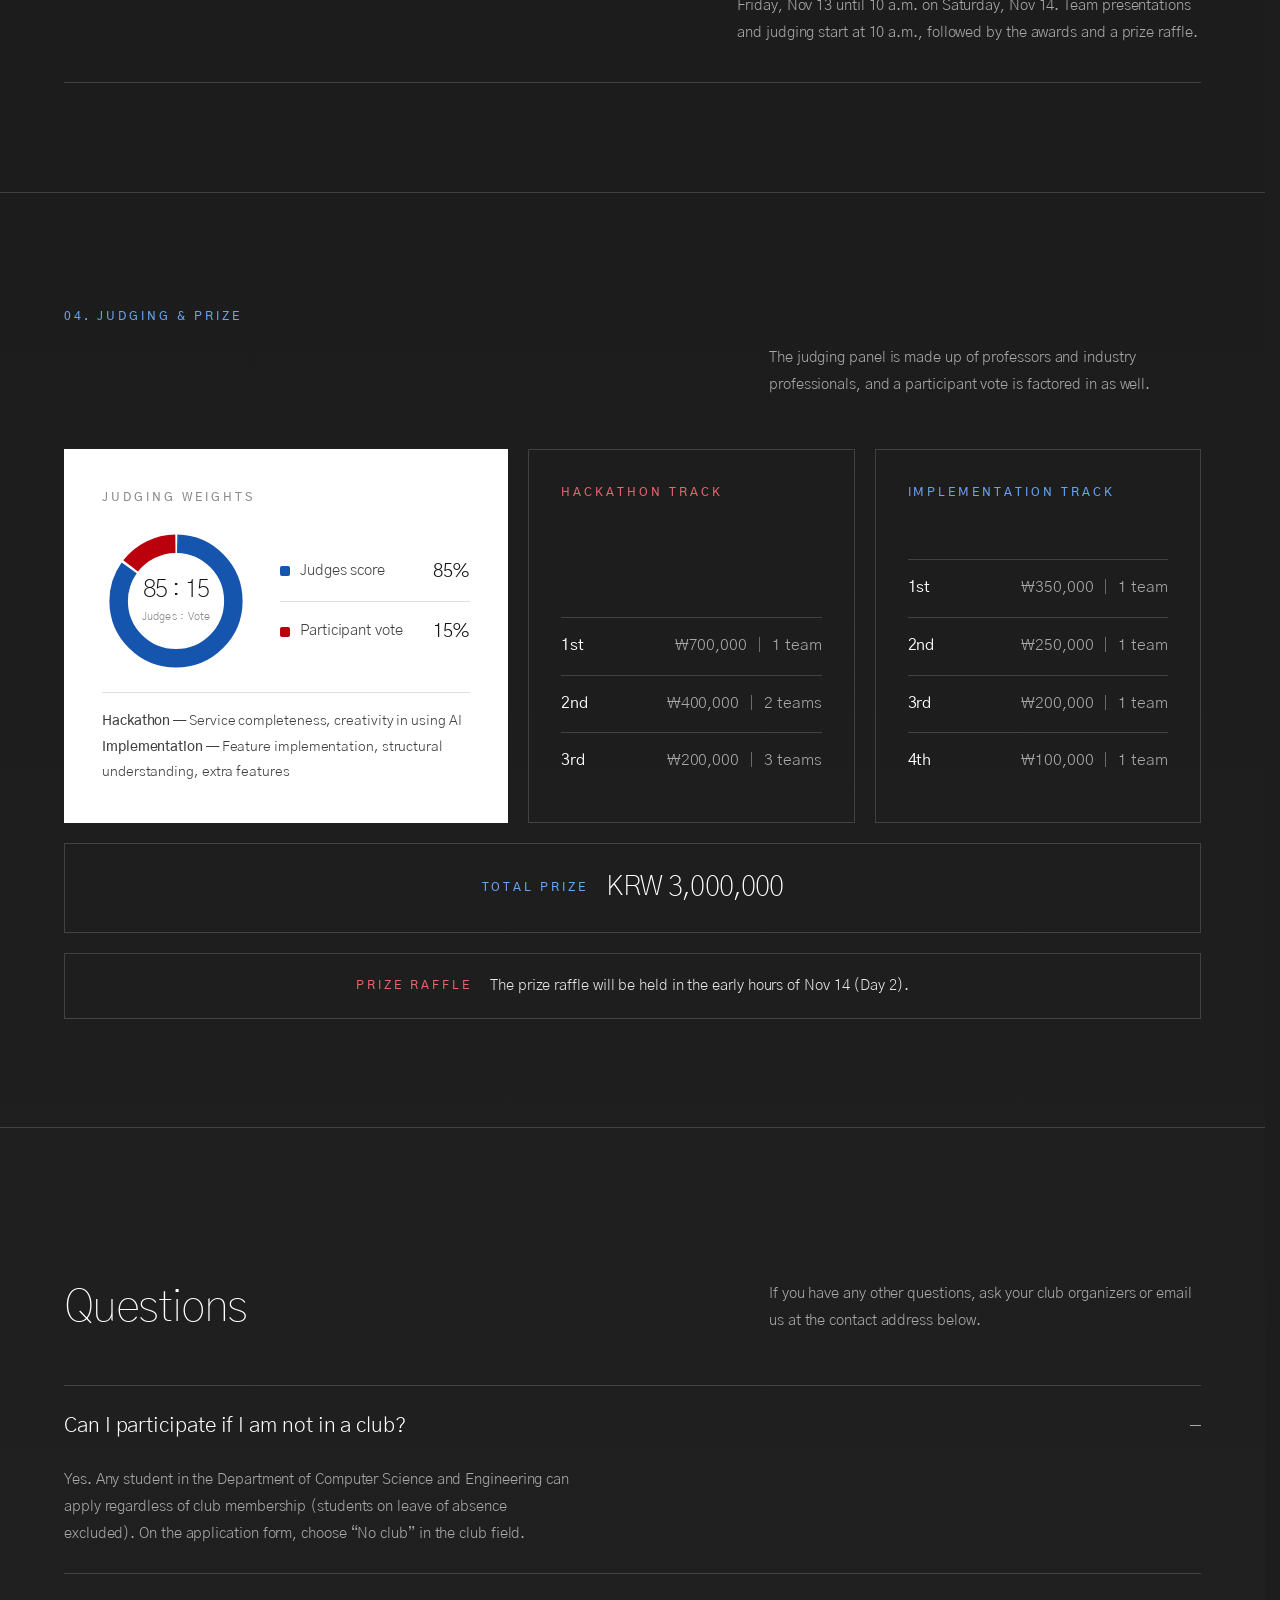
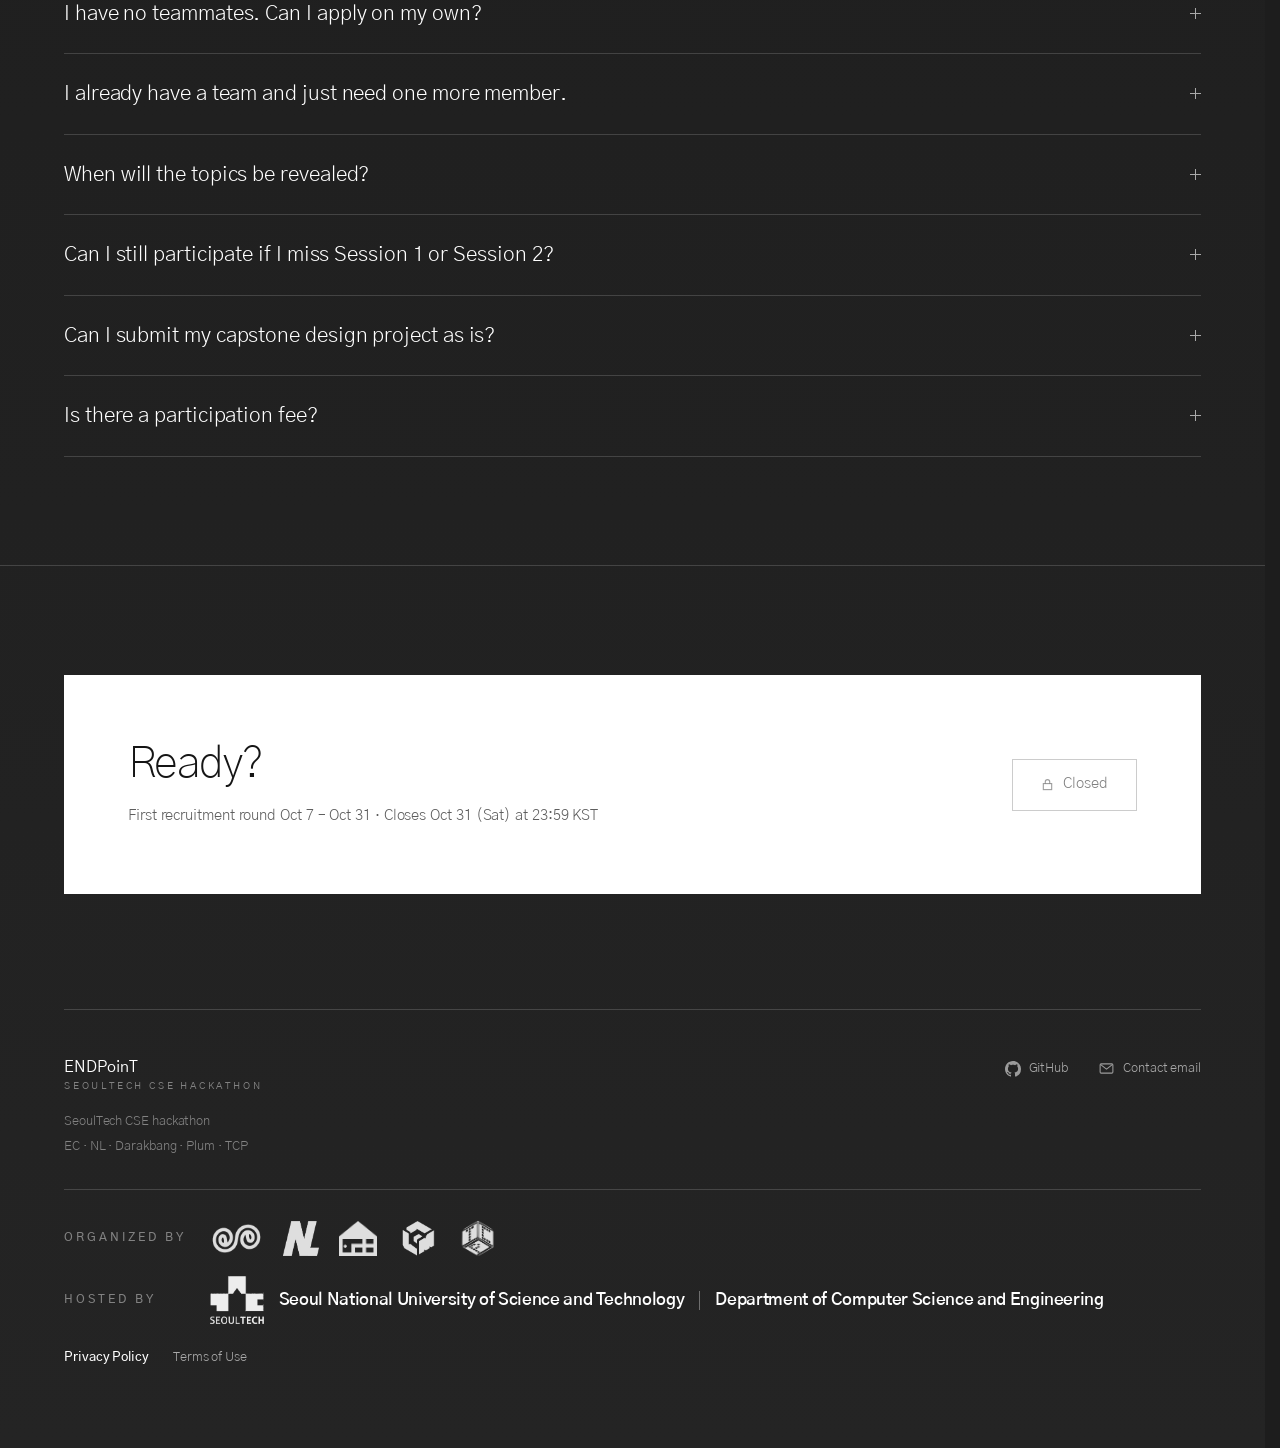
==== commit 97ab8dfc: "화면 테마: 어두운 화면 · 밝은 화면 (머리의 해 · 달 단추) - 사이트 전체(메인 한/영 · 결과물 제출 · 현황 · 투표 · 심사 종합 · 정책 문서)의 색을 테마 토큰으로" ====
--- a/en/index.html
+++ b/en/index.html
@@ -4,6 +4,9 @@
 <meta charset="utf-8">
 <meta name="viewport" content="width=device-width, initial-scale=1, viewport-fit=cover">
 <meta name="theme-color" content="#191919">
+<!-- 화면 테마: 밝은 화면을 고른 사람은 첫 화면부터 밝게 (assets/theme.js 가 단추를 단다) -->
+<script>try{if(localStorage.getItem('ep-theme')==='light')document.documentElement.setAttribute('data-theme','light')}catch(e){}</script>
+<script src="../assets/theme.js" defer></script>
 <script>document.documentElement.className+=" js";</script>
 <title>ENDPoinT</title>
 <meta name="description" content="ENDPoinT: the Computer Science and Engineering hackathon of Seoul National University of Science and Technology (SeoulTech), organized by five academic clubs. Nov 13–14, 2026, overnight.">
@@ -53,13 +56,37 @@
   --gut:clamp(20px,5vw,76px);
   --maxw:1340px;
 }
+/* ===== 화면 테마 =====
+   어두운 화면(기본)은 위의 값 그대로. 머리의 해 · 달 단추가 <html data-theme="light"> 를 붙이면 아래 값으로 바뀐다.
+   흰 카드(paper)와 그 안의 글자 · 색(blue-k · red-k)은 두 화면이 같다 — 밝은 화면에서는 가는 테두리로 바탕과 나눈다. */
+:root{
+  --hi:#fff; --on-hi:#151515; --tint:255,255,255; --glow:#fff;
+  --blue-rgb:106,163,240; --red-rgb:232,99,109;
+  --ph:#5E5E5E; --inapp:#1F2328; --inapp-notice:#1B2231;
+  --bg-0:#171717; --bg-1:#1A1A1A; --bg-2:#1D1D1D; --bg-3:#212121; --bg-4:#242424;
+}
+:root[data-theme="light"]{
+  --ink:#F4F4F2; --ink-2:#FFFFFF; --ink-3:#EAEAE7;
+  --fg:#262626; --dim:#595959; --dim-2:#6F6F6F;
+  --line:rgba(0,0,0,.14);
+  --blue:#1655AD; --red:#BA000C;
+  --hi:#111111; --on-hi:#FFFFFF; --tint:0,0,0; --glow:#00387F;
+  --blue-rgb:22,85,173; --red-rgb:186,0,12;
+  --ph:#9B9B9B; --inapp:#E9EDF3; --inapp-notice:#E3EBF8;
+  --hdr-rgb:248,248,246;
+  --bg-0:#FAFAF9; --bg-1:#F7F7F6; --bg-2:#F4F4F2; --bg-3:#F1F1EF; --bg-4:#EEEEEC;
+  color-scheme:light;
+}
+:root[data-theme="light"] .card,:root[data-theme="light"] .cta,:root[data-theme="light"] .post,:root[data-theme="light"] .club-face{box-shadow:0 0 0 1px var(--line)}
+:root[data-theme="light"] img[src*="img/mark-"],:root[data-theme="light"] img[src*="seoultech-cse"]{filter:invert(1)}
+
 *{box-sizing:border-box}
-html{scroll-behavior:smooth;background:linear-gradient(180deg,#171717 0%,#1A1A1A 30%,#1D1D1D 60%,#212121 85%,#242424 100%);background-repeat:no-repeat;min-height:100vh;-webkit-text-size-adjust:100%;text-size-adjust:100%;overflow-x:hidden}
+html{scroll-behavior:smooth;background:linear-gradient(180deg,var(--bg-0) 0%,var(--bg-1) 30%,var(--bg-2) 60%,var(--bg-3) 85%,var(--bg-4) 100%);background-repeat:no-repeat;min-height:100vh;-webkit-text-size-adjust:100%;text-size-adjust:100%;overflow-x:hidden}
 body{margin:0;color:var(--fg);font-family:var(--font);font-weight:300;font-size:16px;line-height:1.85;
   letter-spacing:-.005em;-webkit-font-smoothing:antialiased;overflow-x:clip}
   
 img{max-width:100%;display:block}
-h1,h2,h3{margin:0;font-weight:200;letter-spacing:-.02em;line-height:1.14;color:#fff}
+h1,h2,h3{margin:0;font-weight:200;letter-spacing:-.02em;line-height:1.14;color:var(--hi)}
 p{margin:0}
 a{color:inherit}
 strong,b{font-weight:500}
@@ -114,24 +141,24 @@
 .top-auth .g-wide{display:block}
 .top-auth .g-icon{display:none}
 .top-auth .who{display:flex;align-items:center;gap:10px}
-.top-auth .who img{width:28px;height:28px;border-radius:50%;background:rgba(255,255,255,.06);flex-shrink:0}
-.top-auth .who .nm{font-size:13px;font-weight:400;color:#fff;max-width:14ch;overflow:hidden;text-overflow:ellipsis;white-space:nowrap}
-.top-auth .tiny{height:30px;padding:0 12px;border:1px solid rgba(255,255,255,.34);background:transparent;color:#fff;
+.top-auth .who img{width:28px;height:28px;border-radius:50%;background:rgba(var(--tint),.06);flex-shrink:0}
+.top-auth .who .nm{font-size:13px;font-weight:400;color:var(--hi);max-width:14ch;overflow:hidden;text-overflow:ellipsis;white-space:nowrap}
+.top-auth .tiny{height:30px;padding:0 12px;border:1px solid rgba(var(--tint),.34);background:transparent;color:var(--hi);
   font-family:var(--font);font-size:12px;font-weight:500;cursor:pointer;white-space:nowrap;transition:background .3s var(--ease),color .3s var(--ease)}
-.top-auth .tiny:hover{background:#fff;color:#151515}
-.top-auth .tiny.fill{background:#fff;color:#151515}
+.top-auth .tiny:hover{background:var(--hi);color:var(--on-hi)}
+.top-auth .tiny.fill{background:var(--hi);color:var(--on-hi)}
 .top-auth .tiny.fill:hover{background:var(--dim)}
 .mark{text-decoration:none;display:block;line-height:1.4}
-.mark b{display:block;font-size:16px;font-weight:400;letter-spacing:.01em;color:#fff}
+.mark b{display:block;font-size:16px;font-weight:400;letter-spacing:.01em;color:var(--hi)}
 .mark span{display:block;font-size:9px;letter-spacing:.28em;text-transform:uppercase;color:var(--dim-2);font-weight:400}
 .top nav{display:flex;align-items:center;gap:0;flex-wrap:wrap;justify-content:flex-end}
 .top nav a{position:relative;font-size:13.5px;font-weight:400;color:var(--dim);text-decoration:none;padding:8px 14px;transition:color .3s var(--ease)}
-.top nav a::after{content:"";position:absolute;left:14px;right:14px;bottom:2px;height:1px;background:#fff;
+.top nav a::after{content:"";position:absolute;left:14px;right:14px;bottom:2px;height:1px;background:var(--hi);
   transform:scaleX(0);transform-origin:right;transition:transform .45s var(--ease)}
-.top nav a:hover{color:#fff}
+.top nav a:hover{color:var(--hi)}
 .top nav a:hover::after,.top nav a.on::after{transform:scaleX(1);transform-origin:left}
-.top nav a.on{color:#fff}
-.top nav a.apply{margin-left:14px;background:#fff;color:#151515;font-weight:500;padding:11px 20px}
+.top nav a.on{color:var(--hi)}
+.top nav a.apply{margin-left:14px;background:var(--hi);color:var(--on-hi);font-weight:500;padding:11px 20px}
 .top nav a.apply::after{display:none}
 .top nav a.apply:hover{background:var(--dim)}
 /* 모집 기간 밖 — 흰 알약을 조용한 안내 라벨로 (자물쇠 아이콘이 들어가므로 inline-flex) */
@@ -141,10 +168,11 @@
 /* language switch (KO / EN) */
 .top nav a.lang{margin-left:8px;padding:5px 9px;font-size:11.5px;letter-spacing:.1em;border:1px solid var(--line)}
 .top nav a.lang::after{display:none}
-.top nav a.lang:hover{border-color:rgba(255,255,255,.5)}
+.top nav span.sm-only{display:none}
+.top nav a.lang:hover{border-color:rgba(var(--tint),.5)}
 .top nav a.apply.gated svg{opacity:.75}
 .progress{position:fixed;top:0;left:0;height:2px;width:100%;transform:scaleX(0);transform-origin:left;
-  background:linear-gradient(90deg,var(--blue),#fff);z-index:70;pointer-events:none}
+  background:linear-gradient(90deg,var(--blue),var(--glow));z-index:70;pointer-events:none}
 
 /* ================= hero ================= */
 .hero{border-bottom:1px solid var(--line);overflow:hidden}
@@ -153,7 +181,7 @@
   max-width:calc(var(--maxw)*.52 + var(--gut));margin-left:auto;width:100%;
   display:flex;flex-direction:column;justify-content:center;gap:22px}
 .hero-img{position:relative;border-left:1px solid var(--line);
-  background:radial-gradient(58% 56% at 50% 46%,rgba(255,255,255,.07),rgba(255,255,255,0) 72%);
+  background:radial-gradient(58% 56% at 50% 46%,rgba(var(--tint),.07),rgba(var(--tint),0) 72%);
   display:grid;place-items:center;padding:clamp(20px,3.2vw,52px);overflow:hidden}
 /* 엠블럼은 가로·세로 둘 다 화면에 맞춰 줄인다 (세로로 짧은 화면에서도 글씨가 밀려나지 않게) */
 .hero-img img{display:block;width:auto;height:auto;max-width:100%;max-height:min(56vh,520px);border:0;
@@ -162,16 +190,16 @@
   .hero-grid{min-height:clamp(440px,64svh,660px)}
   .hero-img img{max-height:min(56svh,520px)}
 }
-h1.title{font-size:clamp(44px,7.4vw,110px);font-weight:100;line-height:.96;letter-spacing:-.045em;color:#fff;padding-right:.06em;white-space:nowrap}
+h1.title{font-size:clamp(44px,7.4vw,110px);font-weight:100;line-height:.96;letter-spacing:-.045em;color:var(--hi);padding-right:.06em;white-space:nowrap}
 h1.title .o{color:var(--dim-2)}
-.lede{font-size:clamp(18px,2.2vw,26px);font-weight:200;line-height:1.5;color:#fff;max-width:21ch;letter-spacing:-.015em}
+.lede{font-size:clamp(18px,2.2vw,26px);font-weight:200;line-height:1.5;color:var(--hi);max-width:21ch;letter-spacing:-.015em}
 .sub{font-size:15px;font-weight:300;line-height:1.95;color:var(--dim);max-width:54ch}
 .hero-cta{display:flex;flex-wrap:wrap;gap:10px;margin-top:8px;align-items:center}
 
 /* buttons */
 .btn{position:relative;display:inline-flex;align-items:center;justify-content:center;gap:9px;min-height:52px;padding:0 28px;
   font-family:var(--font);font-size:14.5px;font-weight:500;letter-spacing:-.005em;text-decoration:none;cursor:pointer;
-  background:#fff;color:#151515;border:1px solid #fff;overflow:hidden;transition:color .4s var(--ease)}
+  background:var(--hi);color:var(--on-hi);border:1px solid var(--hi);overflow:hidden;transition:color .4s var(--ease)}
 .btn span{position:relative;z-index:1}
 /* 모집 기간 밖 — 버튼을 눌리지 않는 안내 라벨로 바꾼다 (href 를 떼므로 포커스도 가지 않는다) */
 .btn.gated{background:transparent;color:var(--dim);border-color:var(--line);cursor:default;font-weight:300}
@@ -180,29 +208,29 @@
 .btn.gated svg{flex:0 0 auto;opacity:.75}
 .btn-k.gated{border-color:rgba(0,0,0,.2);color:rgba(21,21,21,.55)}
 .btn-k.gated:hover{color:rgba(21,21,21,.55)}
-.btn::before{content:"";position:absolute;inset:0;background:#151515;transform:translateY(101%);transition:transform .45s var(--ease)}
-.btn:hover{color:#fff}
+.btn::before{content:"";position:absolute;inset:0;background:var(--on-hi);transform:translateY(101%);transition:transform .45s var(--ease)}
+.btn:hover{color:var(--hi)}
 .btn:hover::before{transform:none}
-.btn-o{background:transparent;color:#fff;border-color:rgba(255,255,255,.4)}
-.btn-o::before{background:#fff}
-.btn-o:hover{color:#151515;border-color:#fff}
+.btn-o{background:transparent;color:var(--hi);border-color:rgba(var(--tint),.4)}
+.btn-o::before{background:var(--hi)}
+.btn-o:hover{color:var(--on-hi);border-color:var(--hi)}
 .btn-k{background:#151515;color:#fff;border-color:#151515}
 .btn-k::before{background:#fff}
 .btn-k:hover{color:#151515}
 .btn-sm{min-height:44px;padding:0 18px;font-size:13px}
-.arrow{width:48px;height:48px;border-radius:50%;border:1px solid rgba(255,255,255,.4);background:transparent;
-  display:grid;place-items:center;cursor:pointer;color:#fff;text-decoration:none;
+.arrow{width:48px;height:48px;border-radius:50%;border:1px solid rgba(var(--tint),.4);background:transparent;
+  display:grid;place-items:center;cursor:pointer;color:var(--hi);text-decoration:none;
   transition:background .4s var(--ease),color .4s var(--ease),border-color .4s var(--ease)}
 .arrow svg{animation:nudge 2.6s var(--ease) infinite}
 @keyframes nudge{0%,72%,100%{transform:translateY(0)}84%{transform:translateY(4px)}}
-.arrow:hover{background:#fff;color:#151515;border-color:#fff}
+.arrow:hover{background:var(--hi);color:var(--on-hi);border-color:var(--hi)}
 
 /* facts */
 .facts{display:grid;grid-template-columns:repeat(3,minmax(0,1fr));border-bottom:1px solid var(--line)}
 .facts>div{padding:28px var(--gut);border-left:1px solid var(--line)}
 .facts>div:first-child{border-left:0}
 .facts .lab{margin-bottom:9px}
-.facts b{display:block;font-size:clamp(17px,1.9vw,22px);font-weight:200;color:#fff;letter-spacing:-.015em;line-height:1.35}
+.facts b{display:block;font-size:clamp(17px,1.9vw,22px);font-weight:200;color:var(--hi);letter-spacing:-.015em;line-height:1.35}
 
 /* sections */
 section{padding:clamp(60px,8.5vw,120px) 0;border-bottom:1px solid var(--line);scroll-margin-top:72px;position:relative;overflow:hidden}
@@ -225,7 +253,7 @@
 .initials{display:grid;grid-template-columns:repeat(5,minmax(0,1fr));border-top:1px solid var(--line);border-bottom:1px solid var(--line)}
 .initials>div{padding:clamp(24px,3.2vw,38px) 18px;border-left:1px solid var(--line);display:flex;flex-direction:column;gap:8px}
 .initials>div:first-child{border-left:0}
-.initials b{font-size:clamp(40px,5.6vw,70px);font-weight:100;line-height:1;letter-spacing:-.06em;color:#fff}
+.initials b{font-size:clamp(40px,5.6vw,70px);font-weight:100;line-height:1;letter-spacing:-.06em;color:var(--hi)}
 .initials>div.hl b{color:var(--red)}
 .initials span{font-size:13px;color:var(--dim);font-weight:300}
 
@@ -271,7 +299,7 @@
 .club-card{--h3:clamp(26px,3vw,38px);--pad:clamp(20px,2.4vw,30px);
   position:absolute;top:0;right:0;left:calc((100% - (var(--n) - 1) * var(--gap)) / var(--n) + var(--gap));
   min-height:var(--ch,100%);z-index:2;padding:var(--pad) clamp(20px,3vw,40px);
-  border:1px solid var(--line);background:rgba(255,255,255,.025);
+  border:1px solid var(--line);background:rgba(var(--tint),.025);
   opacity:0;visibility:hidden;transform:translateX(16px);will-change:transform,opacity;
   transition:opacity .3s var(--ease),transform .45s var(--ease),visibility 0s linear .45s}
 .clubs.open .club-card{opacity:1;visibility:visible;transform:none;
@@ -279,7 +307,7 @@
 
 .club-body{display:none;flex-direction:column;gap:12px}
 .club-body.on{display:flex}
-.club-body h3{font-size:var(--h3);font-weight:100;letter-spacing:-.04em;line-height:1.14;color:#fff}
+.club-body h3{font-size:var(--h3);font-weight:100;letter-spacing:-.04em;line-height:1.14;color:var(--hi)}
 .club-body p{font-size:14.5px;line-height:1.9;color:var(--dim);font-weight:300;max-width:70ch}
 /* 빈자리에 깔리는 동아리 마크 — assets/img/mark-<동아리>.png (흰 마크, 바탕 투명)를 모양 틀(mask)로 써서
    예전 큰 머리글자(E·N·D·P·T)와 같은 옅은 흰색으로 칠한다. 크기는 --mk. EC 마크는 가로로 길고 위아래 여백이 있어
@@ -291,7 +319,7 @@
 .club-body[data-club="plum"]{--mark:url(../assets/img/mark-plum.png)}
 .club-body[data-club="tcp"]{--mark:url(../assets/img/mark-tcp.png)}
 .club-body::after{content:"";position:absolute;right:clamp(14px,2.2vw,28px);bottom:clamp(12px,1.8vw,24px);z-index:-1;pointer-events:none;
-  width:var(--mk);height:var(--mk);background:rgba(255,255,255,.05);
+  width:var(--mk);height:var(--mk);background:rgba(var(--tint),.05);
   -webkit-mask:var(--mark) right bottom/contain no-repeat;mask:var(--mark) right bottom/contain no-repeat;
   opacity:0;transform:translateY(14px);transition:opacity .2s var(--ease),transform .2s var(--ease)}
 .club-body[data-club="ec"]::after{width:calc(var(--mk) * 1.5);-webkit-mask-size:100% auto;mask-size:100% auto;-webkit-mask-position:center;mask-position:center}
@@ -306,12 +334,12 @@
 
 /* 사이트 — 소개 바로 밑에. 앞의 작은 글자는 링크 종류(Website · GitHub · Instagram · Notion) */
 .club-link{align-self:flex-start;display:inline-flex;align-items:center;gap:10px;margin-top:-2px;padding-bottom:5px;max-width:100%;
-  font-size:13.5px;font-weight:400;color:#fff;text-decoration:none;border-bottom:1px solid rgba(255,255,255,.3);
+  font-size:13.5px;font-weight:400;color:var(--hi);text-decoration:none;border-bottom:1px solid rgba(var(--tint),.3);
   transition:border-color .3s var(--ease)}
 .club-link .k{font-size:10px;letter-spacing:.2em;text-transform:uppercase;font-weight:500;color:var(--blue);flex-shrink:0}
 .club-link .u{min-width:0;overflow:hidden;text-overflow:ellipsis;white-space:nowrap}
 .club-link svg{flex-shrink:0;transition:transform .35s var(--ease)}
-.club-link:hover{border-bottom-color:#fff}
+.club-link:hover{border-bottom-color:var(--hi)}
 .club-link:hover svg{transform:translate(2px,-2px)}
 .club-link:focus-visible{outline:2px solid var(--blue);outline-offset:4px}
 /* 휴대폰 폭에서는 주소가 잘리지 않게 링크 종류 글자를 뺀다 (주소만 봐도 어디인지 안다) */
@@ -343,12 +371,12 @@
 .rows{display:flex;flex-direction:column}
 .rows .r{display:flex;justify-content:space-between;align-items:center;padding:14px 0;border-top:1px solid var(--line);font-size:15.5px;font-weight:300}
 .rows .r:first-child{border-top:0}
-.rows .r b{font-weight:400;color:#fff}
+.rows .r b{font-weight:400;color:var(--hi)}
 .rows .r span{color:var(--dim)}
 
 details.faq{border-top:1px solid var(--line)}
 details.faq:last-of-type{border-bottom:1px solid var(--line)}
-details.faq summary{cursor:pointer;list-style:none;padding:24px 0;font-size:clamp(16px,1.9vw,21px);font-weight:300;color:#fff;
+details.faq summary{cursor:pointer;list-style:none;padding:24px 0;font-size:clamp(16px,1.9vw,21px);font-weight:300;color:var(--hi);
   display:flex;align-items:center;justify-content:space-between;gap:20px;transition:color .3s var(--ease)}
 details.faq summary:hover{color:var(--blue)}
 details.faq summary::-webkit-details-marker{display:none}
@@ -371,11 +399,11 @@
 footer{padding:clamp(44px,5vw,72px) 0 clamp(52px,6vw,80px);color:var(--dim-2);font-size:13px;line-height:1.95;font-weight:300}
 footer .f-in{display:grid;grid-template-columns:minmax(0,1fr) auto;gap:32px;align-items:start}
 footer a{color:var(--dim);text-decoration:none;display:block;transition:color .3s var(--ease)}
-footer a:hover{color:#fff}
+footer a:hover{color:var(--hi)}
 .f-links{display:flex;gap:30px;flex-wrap:wrap}
 .f-legal{display:flex;gap:24px;flex-wrap:wrap;margin-top:22px;font-size:12.5px}
 .f-legal a{display:inline}
-.f-legal a.pp{color:#fff;font-weight:500}
+.f-legal a.pp{color:var(--hi);font-weight:500}
 .host{display:flex;align-items:center;gap:22px;margin-top:30px;padding-top:26px;border-top:1px solid var(--line);flex-wrap:wrap}
 /* 주관(동아리) 줄 밑에 주최(학과) 줄이 이어진다 — 두 줄 사이에는 선을 다시 긋지 않는다 */
 .host-by+.host{margin-top:16px;padding-top:0;border-top:0}
@@ -393,8 +421,8 @@
 @media (max-width:560px){.host-clubs{gap:4px 16px}.host-club img{height:25px}.hc-ec img{height:38px}.hc-plum img{height:30px}.hc-tcp img{height:27px}}
 .dept{display:flex;align-items:center;gap:15px;flex-wrap:wrap}
 .dept-mark{height:48px;width:auto;opacity:.92}
-.dept-name,.dept-sub{font-size:17px;font-weight:600;color:#fff;letter-spacing:-.02em;line-height:1.2}
-.dept-bar{width:1px;height:19px;background:rgba(255,255,255,.34)}
+.dept-name,.dept-sub{font-size:17px;font-weight:600;color:var(--hi);letter-spacing:-.02em;line-height:1.2}
+.dept-bar{width:1px;height:19px;background:rgba(var(--tint),.34)}
 @media (max-width:560px){
   .dept{gap:11px}
   .dept-mark{height:38px}
@@ -405,8 +433,8 @@
 /* apply */
 .fields{display:grid;grid-template-columns:repeat(3,minmax(0,1fr))}
 .fields>div{box-shadow:0 0 0 1px var(--line);padding:22px;display:flex;flex-direction:column;gap:8px;transition:background .45s var(--ease)}
-.fields>div:hover{background:rgba(255,255,255,.05)}
-.fields b{font-size:15px;font-weight:400;color:#fff}
+.fields>div:hover{background:rgba(var(--tint),.05)}
+.fields b{font-size:15px;font-weight:400;color:var(--hi)}
 .chips{display:flex;flex-wrap:wrap;gap:8px;margin-top:6px}
 br.opt{display:inline}
 @media (max-width:820px){br.opt{display:none}}
@@ -414,7 +442,7 @@
 .stack{border:1px solid var(--line)}
 .stack>div{padding:22px 24px;border-bottom:1px solid var(--line)}
 .stack>div:last-child{border-bottom:0}
-.stack b{display:block;font-size:16px;font-weight:200;color:#fff;margin-top:6px}
+.stack b{display:block;font-size:16px;font-weight:200;color:var(--hi);margin-top:6px}
 
 /* ==============================================================
    로딩 표시 — 안드로이드 킷캣(Holo)의 원형 인디케이터.
@@ -455,7 +483,7 @@
 .tb-gate{border:1px solid var(--line);padding:clamp(26px,3.4vw,40px);margin-top:clamp(30px,4vw,52px);
   display:flex;align-items:center;justify-content:space-between;gap:clamp(20px,3vw,40px);flex-wrap:wrap}
 .tb-gate .t{display:flex;flex-direction:column;gap:9px;max-width:56ch}
-.tb-gate .t b{font-size:clamp(18px,2.2vw,23px);font-weight:200;color:#fff;letter-spacing:-.02em}
+.tb-gate .t b{font-size:clamp(18px,2.2vw,23px);font-weight:200;color:var(--hi);letter-spacing:-.02em}
 .tb-gate .t span{font-size:13.5px;color:var(--dim);font-weight:300;line-height:1.85}
 .tb-act{display:flex;flex-direction:column;gap:12px;align-items:flex-start}
 .tb-demo{display:flex;gap:8px;flex-wrap:wrap;align-items:center}
@@ -465,17 +493,17 @@
 .gatebox[hidden]{display:none}
 .gatebox{border:1px solid var(--line);padding:clamp(30px,4vw,52px);margin-top:clamp(20px,2.6vw,30px);
   display:flex;flex-direction:column;gap:11px;align-items:flex-start}
-.gatebox b{font-size:clamp(20px,2.6vw,27px);font-weight:200;color:#fff;letter-spacing:-.02em;line-height:1.24}
+.gatebox b{font-size:clamp(20px,2.6vw,27px);font-weight:200;color:var(--hi);letter-spacing:-.02em;line-height:1.24}
 .gatebox p{font-size:14px;color:var(--dim);font-weight:300;max-width:58ch}
 .gatebox .when{font-size:12.5px;color:var(--dim-2);letter-spacing:.04em}
 .gatebox .row{margin-top:10px}
 /* 로컬에서만 보이는 미리보기 안내 (배포된 사이트에는 뜨지 않는다) */
-.gatedev{margin-top:14px;padding:12px 14px;border:1px dashed rgba(106,163,240,.45);font-size:12.5px;color:var(--dim);line-height:1.8}
+.gatedev{margin-top:14px;padding:12px 14px;border:1px dashed rgba(var(--blue-rgb),.45);font-size:12.5px;color:var(--dim);line-height:1.8}
 .gatedev code{font-family:ui-monospace,SFMono-Regular,Menlo,monospace;font-size:12px;color:var(--blue)}
 
 /* 내 상태 패널 */
 .mine .who{display:flex;align-items:center;gap:10px}
-.mine .who img{width:32px;height:32px;border-radius:50%;background:rgba(255,255,255,.05)}
+.mine .who img{width:32px;height:32px;border-radius:50%;background:rgba(var(--tint),.05)}
 .mine .row{display:flex;gap:8px;flex-wrap:wrap;margin-top:10px}
 .mine .row .btn{flex:1 1 auto;padding:0 14px;white-space:nowrap}
 /* 내 상태 패널은 버튼 셋(모집글·팀 찾기·로그아웃)이 한 줄에 들어가도록 조금 더 넓게 */
@@ -529,16 +557,16 @@
 .tabs{display:flex;gap:0;border-bottom:1px solid var(--line)}
 .tab{position:relative;background:transparent;border:0;cursor:pointer;font-family:var(--font);font-size:15px;font-weight:400;
   color:var(--dim-2);padding:16px 0;margin-right:32px;transition:color .35s var(--ease)}
-.tab::after{content:"";position:absolute;left:0;right:0;bottom:-1px;height:1px;background:#fff;
+.tab::after{content:"";position:absolute;left:0;right:0;bottom:-1px;height:1px;background:var(--hi);
   transform:scaleX(0);transform-origin:right;transition:transform .45s var(--ease)}
-.tab:hover{color:#fff}
-.tab[aria-selected="true"]{color:#fff}
+.tab:hover{color:var(--hi)}
+.tab[aria-selected="true"]{color:var(--hi)}
 .tab[aria-selected="true"]::after{transform:scaleX(1);transform-origin:left}
 .filters{display:flex;align-items:center;gap:8px;flex-wrap:wrap;padding:22px 0;border-bottom:1px solid var(--line)}
 .chipbtn{min-height:38px;padding:0 16px;border:1px solid var(--line);background:transparent;cursor:pointer;
   font-family:var(--font);font-size:13px;color:var(--dim);font-weight:300;transition:all .35s var(--ease)}
-.chipbtn:hover{color:#fff;border-color:rgba(255,255,255,.38)}
-.chipbtn[aria-pressed="true"]{background:#fff;color:#151515;border-color:#fff;font-weight:500}
+.chipbtn:hover{color:var(--hi);border-color:rgba(var(--tint),.38)}
+.chipbtn[aria-pressed="true"]{background:var(--hi);color:var(--on-hi);border-color:var(--hi);font-weight:500}
 .posts{display:grid;grid-template-columns:repeat(3,minmax(0,1fr));gap:clamp(12px,1.6vw,20px);margin-top:clamp(22px,3vw,34px)}
 .post{background:var(--paper);color:var(--paper-ink);padding:26px 26px 22px;display:flex;flex-direction:column;gap:13px;
   animation:postIn .7s var(--ease) both;animation-delay:var(--d,0s);
@@ -562,7 +590,7 @@
 .tab .cnt{display:inline-block;min-width:19px;margin-left:8px;padding:0 6px;border-radius:10px;background:var(--red);
   color:#fff;font-size:11px;font-weight:500;line-height:19px;text-align:center;vertical-align:1px}
 .tab .cnt[hidden]{display:none}
-.sechd{grid-column:1/-1;display:flex;align-items:baseline;gap:10px;padding-top:10px;color:#fff;font-size:16px;font-weight:300}
+.sechd{grid-column:1/-1;display:flex;align-items:baseline;gap:10px;padding-top:10px;color:var(--hi);font-size:16px;font-weight:300}
 .sechd:first-child{padding-top:0}
 .sechd small{font-size:12.5px;color:var(--dim-2)}
 .posts .none{grid-column:1/-1}
@@ -580,11 +608,11 @@
   text-underline-offset:3px;cursor:pointer}
 .post .btn.gated[data-act]{cursor:pointer}
 /* 지원서 폼 (위쪽 어두운 패널) */
-.tb-form .ro{padding:9px 0;border-bottom:1px solid var(--line);color:#fff;font-size:15px;font-weight:300;line-height:1.7}
+.tb-form .ro{padding:9px 0;border-bottom:1px solid var(--line);color:var(--hi);font-size:15px;font-weight:300;line-height:1.7}
 .tb-form .ro small{color:var(--dim-2);font-size:12.5px;margin-left:6px}
 .mine{border:1px solid var(--line);padding:26px;display:flex;flex-direction:column;gap:11px}
 .mine[hidden]{display:none}   /* display:flex 가 브라우저 기본 [hidden] 을 이기므로 */
-.mine b{font-size:20px;font-weight:200;color:#fff}
+.mine b{font-size:20px;font-weight:200;color:var(--hi)}
 .pagehead{display:grid;grid-template-columns:minmax(0,1.3fr) minmax(0,.7fr);gap:clamp(24px,4vw,60px);align-items:start}
 h1.ptitle{font-size:clamp(32px,5vw,58px);font-weight:100;letter-spacing:-.04em}
 
@@ -615,9 +643,11 @@
   .fields,.posts,.cards3,.cards2,.tb-form .grid{grid-template-columns:1fr}
   .slot{grid-template-columns:1fr;gap:10px}
   .slot p{grid-column:1}
-  .top nav a{padding:7px 8px;font-size:12.5px}
+  .top nav a{padding:7px 6px;font-size:12px}   /* 영문 메뉴는 글자가 길어 좁은 화면에서 조금 더 촘촘히 */
   .top nav a.apply{padding:10px 14px;margin-left:6px}
   .top nav a.sm-hide{display:none}
+  .top nav span.sm-hide{display:none}
+  .top nav span.sm-only{display:inline}
   .mark span{display:none}
   /* 좁은 화면: 양옆은 제 너비만 쓰고 가운데 위젯이 남은 공간 중앙에 온다 (메뉴가 줄바꿈되지 않게) */
   .top-in{min-height:60px;gap:8px;grid-template-columns:auto 1fr auto}
@@ -653,25 +683,25 @@
 .af-gate{padding:clamp(24px,3vw,36px);display:flex;align-items:center;justify-content:space-between;
   gap:clamp(18px,2.4vw,34px);flex-wrap:wrap;border-bottom:1px solid var(--line)}
 .af-gate .t{display:flex;flex-direction:column;gap:7px;min-width:min(100%,32ch)}
-.af-gate .t b{font-size:clamp(17px,2vw,21px);font-weight:200;color:#fff;letter-spacing:-.02em}
+.af-gate .t b{font-size:clamp(17px,2vw,21px);font-weight:200;color:var(--hi);letter-spacing:-.02em}
 .af-gate .t span{font-size:13.5px;color:var(--dim);font-weight:300;line-height:1.8}
 .af-who{display:flex;align-items:center;gap:13px}
-.af-who img{width:38px;height:38px;border-radius:50%;flex-shrink:0;background:rgba(255,255,255,.05)}
+.af-who img{width:38px;height:38px;border-radius:50%;flex-shrink:0;background:rgba(var(--tint),.05)}
 .af-who .m{display:flex;flex-direction:column;line-height:1.5;min-width:0}
-.af-who .m b{font-size:15px;font-weight:400;color:#fff}
+.af-who .m b{font-size:15px;font-weight:400;color:var(--hi)}
 .af-who .m span{font-size:12.5px;color:var(--dim-2);overflow:hidden;text-overflow:ellipsis;white-space:nowrap}
 .af-out{background:none;border:0;padding:0;margin-top:2px;cursor:pointer;font-family:var(--font);
   font-size:12px;color:var(--dim-2);text-decoration:underline;text-underline-offset:3px;align-self:flex-start;
   transition:color .3s var(--ease)}
-.af-out:hover{color:#fff}
+.af-out:hover{color:var(--hi)}
 
 /* 신청 상태 띠 — 이미 낸 신청서를 보고 있을 때 */
 .af-state{padding:16px clamp(20px,2.6vw,28px);border-bottom:1px solid var(--line);
-  display:flex;align-items:center;gap:8px 16px;flex-wrap:wrap;background:rgba(106,163,240,.07)}
-.af-state.edit{background:rgba(232,99,109,.08)}
+  display:flex;align-items:center;gap:8px 16px;flex-wrap:wrap;background:rgba(var(--blue-rgb),.07)}
+.af-state.edit{background:rgba(var(--red-rgb),.08)}
 .af-state .lab{color:var(--blue)}
 .af-state.edit .lab{color:var(--red)}
-.af-state b{font-size:14.5px;font-weight:400;color:#fff}
+.af-state b{font-size:14.5px;font-weight:400;color:var(--hi)}
 .af-state i{font-style:normal;font-size:13px;color:var(--dim)}
 
 /* 제출 바의 버튼들 */
@@ -679,7 +709,7 @@
 .af-acts .btn[hidden]{display:none}
 
 /* 조회 모드 — 값은 또렷하게 두고 입력만 막는다 */
-.af.ro .tin:disabled,.af.ro .tar:disabled{opacity:1;color:#fff;-webkit-text-fill-color:#fff}
+.af.ro .tin:disabled,.af.ro .tar:disabled{opacity:1;color:var(--hi);-webkit-text-fill-color:var(--hi)}
 .af.ro select.tin:disabled{background-image:none}
 .af.ro .opt input:disabled+span{opacity:1;cursor:default}
 .af.ro .opt input:disabled:not(:checked)+span{opacity:.28}
@@ -688,7 +718,7 @@
 
 /* 진행률 */
 .af-prog{display:flex;align-items:center;gap:14px;padding:16px clamp(20px,2.6vw,28px);border-bottom:1px solid var(--line)}
-.af-prog .t{flex:1;height:2px;background:rgba(255,255,255,.12);overflow:hidden}
+.af-prog .t{flex:1;height:2px;background:rgba(var(--tint),.12);overflow:hidden}
 .af-prog .f{display:block;height:100%;width:0;background:var(--blue);transition:width .6s var(--ease)}
 .af-prog .n{font-size:11px;letter-spacing:.2em;color:var(--dim-2);font-weight:500;white-space:nowrap}
 
@@ -698,11 +728,11 @@
 .fld-hd{display:flex;align-items:center;gap:clamp(12px,1.8vw,22px);width:100%;text-align:left;
   background:none;border:0;padding:20px clamp(20px,2.6vw,28px);cursor:pointer;font-family:var(--font);
   color:inherit;transition:background .4s var(--ease)}
-.fld.pin>.fld-hd{background:rgba(255,255,255,.05)}
-@media (hover:hover) and (pointer:fine){ html:not(.touch) .fld-hd:hover{background:rgba(255,255,255,.05)} }
+.fld.pin>.fld-hd{background:rgba(var(--tint),.05)}
+@media (hover:hover) and (pointer:fine){ html:not(.touch) .fld-hd:hover{background:rgba(var(--tint),.05)} }
 .fld-hd:focus-visible{outline:2px solid var(--blue);outline-offset:-2px}
 .fld-no{font-size:11px;letter-spacing:.2em;font-weight:500;color:var(--dim-2);flex-shrink:0;width:22px}
-.fld-name{font-size:15.5px;font-weight:400;color:#fff;letter-spacing:-.01em;flex-shrink:0}
+.fld-name{font-size:15.5px;font-weight:400;color:var(--hi);letter-spacing:-.01em;flex-shrink:0}
 .fld-name .req{color:var(--red);margin-left:5px;font-weight:300}
 .fld-val{margin-left:auto;font-size:13.5px;font-weight:300;color:var(--dim-2);text-align:right;
   overflow:hidden;text-overflow:ellipsis;white-space:nowrap;min-width:0}
@@ -732,17 +762,17 @@
 .q{display:flex;flex-direction:column;gap:5px;min-width:0}
 .q>.lab{color:var(--dim-2);letter-spacing:.1em;font-size:11px}
 .q>.lab .req{color:var(--red);margin-left:4px;letter-spacing:0}
-.tin,.tar{width:100%;background:transparent;border:0;border-bottom:1px solid var(--line);color:#fff;
+.tin,.tar{width:100%;background:transparent;border:0;border-bottom:1px solid var(--line);color:var(--hi);
   font-family:var(--font);font-size:15px;font-weight:300;padding:9px 0;letter-spacing:-.005em;
   transition:border-color .35s var(--ease)}
 .tar{resize:vertical;min-height:88px;line-height:1.8}
 .tin:focus,.tar:focus{outline:none;border-bottom-color:var(--blue)}
-.tin::placeholder,.tar::placeholder{color:#5E5E5E}
+.tin::placeholder,.tar::placeholder{color:var(--ph)}
 .tin[aria-invalid="true"],.tar[aria-invalid="true"]{border-bottom-color:var(--red)}
 .tin:disabled,.tar:disabled{opacity:.4}
 select.tin{appearance:none;-webkit-appearance:none;cursor:pointer;
   background:linear-gradient(45deg,transparent 50%,var(--dim) 50%) calc(100% - 9px) 55%/6px 6px no-repeat}
-select.tin option{background:var(--ink-2);color:#fff}
+select.tin option{background:var(--ink-2);color:var(--hi)}
 
 .opts{display:flex;flex-wrap:wrap;gap:8px}
 .opt{position:relative;display:inline-flex}
@@ -750,16 +780,16 @@
 .opt span{display:inline-flex;align-items:center;min-height:40px;padding:0 16px;border:1px solid var(--line);
   font-size:13px;color:var(--dim);font-weight:300;cursor:pointer;user-select:none;
   transition:color .3s var(--ease),border-color .3s var(--ease),background .3s var(--ease)}
-.opt span:hover{color:#fff;border-color:rgba(255,255,255,.38)}
-.opt input:checked+span{background:#fff;color:#151515;border-color:#fff;font-weight:500}
+.opt span:hover{color:var(--hi);border-color:rgba(var(--tint),.38)}
+.opt input:checked+span{background:var(--hi);color:var(--on-hi);border-color:var(--hi);font-weight:500}
 .opt input:focus-visible+span{outline:2px solid var(--blue);outline-offset:2px}
 .opt input:disabled+span{opacity:.4;cursor:not-allowed}
 .opt.no input:checked+span{background:var(--red);border-color:var(--red);color:#fff}
 .chipin{min-height:36px;padding:0 14px;border:1px solid var(--line);background:transparent;cursor:pointer;
   font-family:var(--font);font-size:12.5px;color:var(--dim-2);font-weight:300;
   transition:color .3s var(--ease),border-color .3s var(--ease),background .3s var(--ease)}
-.chipin:hover{color:#fff;border-color:rgba(255,255,255,.38)}
-.chipin[aria-pressed="true"]{background:#fff;color:#151515;border-color:#fff;font-weight:500}
+.chipin:hover{color:var(--hi);border-color:rgba(var(--tint),.38)}
+.chipin[aria-pressed="true"]{background:var(--hi);color:var(--on-hi);border-color:var(--hi);font-weight:500}
 .chipset{margin-bottom:2px}
 .q.full{grid-column:1/-1}
 
@@ -771,14 +801,14 @@
 
 /* 제출 */
 .af-send{padding:clamp(22px,2.8vw,32px) clamp(20px,2.6vw,28px);display:flex;align-items:center;
-  justify-content:space-between;gap:18px;flex-wrap:wrap;border-top:1px solid var(--line);background:rgba(255,255,255,.028);
+  justify-content:space-between;gap:18px;flex-wrap:wrap;border-top:1px solid var(--line);background:rgba(var(--tint),.028);
   transition:background .5s var(--ease)}
 .af-send .t{font-size:13.5px;color:var(--dim);font-weight:300;line-height:1.8;max-width:56ch}
-.af-send .t b{color:#fff;font-weight:400}
+.af-send .t b{color:var(--hi);font-weight:400}
 .af-legal{margin-top:6px;font-size:12.5px;color:var(--dim-2)}
 .af-legal a,.af-gate a{color:var(--dim);text-underline-offset:3px;transition:color .3s var(--ease)}
-.af-legal a:hover,.af-gate a:hover{color:#fff}
-.af-send.ready{background:rgba(255,255,255,.055)}
+.af-legal a:hover,.af-gate a:hover{color:var(--hi)}
+.af-send.ready{background:rgba(var(--tint),.055)}
 .btn[disabled]{opacity:.34;pointer-events:none}
 .af-msg{font-size:13.5px;font-weight:300;line-height:1.8;padding:14px clamp(20px,2.6vw,28px);
   border-top:1px solid var(--line);display:none}
@@ -794,7 +824,7 @@
 .af-done p{font-size:14.5px;line-height:1.95;color:var(--dim);font-weight:300;max-width:60ch}
 .af-recap{display:grid;grid-template-columns:repeat(2,minmax(0,1fr));margin-top:8px}
 .af-recap>div{box-shadow:0 0 0 1px var(--line);padding:16px 18px;display:flex;flex-direction:column;gap:5px}
-.af-recap b{font-size:14.5px;font-weight:400;color:#fff;line-height:1.6}
+.af-recap b{font-size:14.5px;font-weight:400;color:var(--hi);line-height:1.6}
 
 @media (max-width:720px){
   .qgrid,.af-recap{grid-template-columns:1fr}
@@ -836,10 +866,10 @@
 @media (max-width:1060px){ #prize .cards2{grid-template-columns:repeat(2,minmax(0,1fr))} #prize .cards2>.card{grid-column:1/-1} }
 @media (max-width:720px){ #prize .cards2{grid-template-columns:1fr} }
 /* 인앱 브라우저(카카오톡 등) 안내 띠 */
-.inapp{border-bottom:1px solid var(--line);background:#1F2328}
+.inapp{border-bottom:1px solid var(--line);background:var(--inapp)}
 .inapp .wrap{display:flex;align-items:center;gap:10px 18px;flex-wrap:wrap;padding-block:12px}
 .inapp p{font-size:13px;line-height:1.6;color:var(--fg);flex:1 1 280px}
-.inapp p b{color:#fff;font-weight:500}
+.inapp p b{color:var(--hi);font-weight:500}
 .inapp .btn{min-height:38px;padding:0 16px;font-size:12.5px}
 .inapp .x{background:none;border:0;color:var(--dim);font-size:18px;line-height:1;cursor:pointer;padding:6px}
 
@@ -866,16 +896,16 @@
 .prize-note p{font-size:15px;color:var(--fg);font-weight:300;margin:0}
 /* 총상금 — 금액을 크게 */
 .prize-note.total p{display:flex;align-items:baseline;justify-content:center;gap:6px 14px;flex-wrap:wrap;color:var(--dim)}
-.prize-note.total p b{font-size:clamp(22px,2.4vw,28px);font-weight:200;color:#fff;letter-spacing:-.03em}
+.prize-note.total p b{font-size:clamp(22px,2.4vw,28px);font-weight:200;color:var(--hi);letter-spacing:-.03em}
 /* footer 아이콘 링크 · 주최 링크 */
 .f-links a.ilink{display:inline-flex;align-items:center;gap:8px}
 .f-links .ico{flex-shrink:0;opacity:.9}
-.dept-link{display:inline-flex!important;align-items:center;gap:15px;color:#fff!important}
+.dept-link{display:inline-flex!important;align-items:center;gap:15px;color:var(--hi)!important}
 .dept-link .dept-name,.dept-link .dept-sub{text-decoration:underline;text-decoration-color:transparent;text-underline-offset:5px;text-decoration-thickness:1px;transition:text-decoration-color .3s var(--ease)}
-.dept-link:hover .dept-name,.dept-link:hover .dept-sub,.dept-link:focus-visible .dept-name,.dept-link:focus-visible .dept-sub{text-decoration-color:rgba(255,255,255,.55)}
+.dept-link:hover .dept-name,.dept-link:hover .dept-sub,.dept-link:focus-visible .dept-name,.dept-link:focus-visible .dept-sub{text-decoration-color:rgba(var(--tint),.55)}
 .dept-link:hover .dept-mark{opacity:1}
 @media (max-width:560px){.dept-link{gap:11px}}
-.toast{position:fixed;left:50%;bottom:28px;transform:translate(-50%,12px);background:#fff;color:#151515;font-size:13.5px;padding:11px 18px;
+.toast{position:fixed;left:50%;bottom:28px;transform:translate(-50%,12px);background:var(--hi);color:var(--on-hi);font-size:13.5px;padding:11px 18px;
   box-shadow:0 8px 30px rgba(0,0,0,.35);opacity:0;pointer-events:none;transition:opacity .3s var(--ease),transform .3s var(--ease);z-index:90;white-space:nowrap}
 .toast.on{opacity:1;transform:translate(-50%,0)}
 @media (max-width:560px){.pie{flex-direction:column;align-items:stretch;gap:14px}.pie-fig{align-self:center;width:156px}.pie-lg{flex:0 0 auto}}
@@ -883,16 +913,16 @@
 
 /* ================= 공지 · 운영진 페이지 (1007) ================= */
 /* 상단 띠 — 고정 공지 하나. 인앱 안내 띠(.inapp)와 같은 틀 */
-.inapp.notice{background:#1B2231;border-bottom-color:rgba(106,163,240,.35)}
+.inapp.notice{background:var(--inapp-notice);border-bottom-color:rgba(var(--blue-rgb),.35)}
 .inapp.notice p{white-space:pre-line}
 .inapp.notice p b{color:var(--blue);margin-right:8px}
 /* 홈 공지 목록 */
 #notice .nlist{display:flex;flex-direction:column;border-top:1px solid var(--line)}
 #notice .nitem{display:grid;grid-template-columns:110px minmax(0,1fr);gap:6px clamp(16px,3vw,40px);padding:clamp(18px,2.4vw,26px) 0;border-bottom:1px solid var(--line)}
 #notice .nitem time{font-size:12.5px;color:var(--dim-2);letter-spacing:.04em;padding-top:5px;font-variant-numeric:tabular-nums}
-#notice .nitem h3{font-size:clamp(16px,1.6vw,19px);font-weight:400;color:#fff;line-height:1.5;display:flex;gap:10px;align-items:center;flex-wrap:wrap}
+#notice .nitem h3{font-size:clamp(16px,1.6vw,19px);font-weight:400;color:var(--hi);line-height:1.5;display:flex;gap:10px;align-items:center;flex-wrap:wrap}
 #notice .nitem p{margin-top:8px;font-size:14px;line-height:1.9;color:var(--dim);white-space:pre-line;word-break:break-word;max-width:72ch}
-#notice .pin{font-size:10px;letter-spacing:.14em;color:var(--blue);border:1px solid rgba(106,163,240,.5);padding:3px 7px;font-weight:500;flex-shrink:0}
+#notice .pin{font-size:10px;letter-spacing:.14em;color:var(--blue);border:1px solid rgba(var(--blue-rgb),.5);padding:3px 7px;font-weight:500;flex-shrink:0}
 @media (max-width:720px){#notice .nitem{grid-template-columns:1fr;gap:2px}}
 /* 운영진 페이지 */
 .adm-sec{margin-top:clamp(34px,4.5vw,56px)}
@@ -900,10 +930,10 @@
 .adm-list{display:flex;flex-direction:column;gap:10px}
 .adm-row{display:grid;grid-template-columns:minmax(0,1fr) auto;gap:10px clamp(14px,2vw,24px);align-items:center;border:1px solid var(--line);padding:14px 16px}
 .adm-row.off{opacity:.55}
-.adm-row b{display:block;font-size:15px;font-weight:400;color:#fff;line-height:1.5;margin-top:6px}
+.adm-row b{display:block;font-size:15px;font-weight:400;color:var(--hi);line-height:1.5;margin-top:6px}
 .adm-row small{display:block;font-size:12.5px;color:var(--dim-2);margin-top:3px;line-height:1.6;word-break:break-word}
-.adm-row .badge{margin-right:6px;color:var(--blue);border-color:rgba(106,163,240,.5)}
-.adm-row .badge.red{color:var(--red);border-color:rgba(232,99,109,.5)}
+.adm-row .badge{margin-right:6px;color:var(--blue);border-color:rgba(var(--blue-rgb),.5)}
+.adm-row .badge.red{color:var(--red);border-color:rgba(var(--red-rgb),.5)}
 .adm-row .badge.done,.adm-row .badge.gray,.adm-row .badge.hid{color:var(--dim-2);border-color:var(--line)}
 .adm-row .row{display:flex;gap:6px;flex-wrap:wrap;justify-content:flex-end}
 .adm-form{border:1px solid var(--line);padding:clamp(20px,2.6vw,28px);display:flex;flex-direction:column;gap:16px}
@@ -1023,7 +1053,7 @@
 /* 짧은 페이지로 옮겨 스크롤바가 사라질 때 화면 전체가 옆으로 7px 씩 움찔하지 않게 */
 html{scrollbar-gutter:stable}
 /* 그 확보된 자리는 html 의 그라데이션 그림 밖이라 흰 띠(15px)로 보였다 — 그라데이션 가운데 색을 바탕색으로 */
-html{background-color:#1D1D1D}
+html{background-color:var(--bg-2)}
 
 /* --- 정보 띠 (일정 · 장소 · 모집) ------------------------------------------- */
 /* 라벨이 두 줄이 되어도 날짜·장소 값은 세 칸이 같은 높이에. 오른쪽 안쪽 여백은 줄여 긴 영어 라벨이 덜 꺾이게 */
@@ -1160,7 +1190,7 @@
 }
 html[lang=en] .pie-lg .n{white-space:nowrap}
 /* 상금 줄: 금액 | 팀 수 — 푸터 학교·학과 사이의 막대와 같은 가는 세로선 */
-.rows .r-sep{display:inline-block;width:1px;height:.95em;margin:0 12px;background:rgba(255,255,255,.34);vertical-align:-.12em}
+.rows .r-sep{display:inline-block;width:1px;height:.95em;margin:0 12px;background:rgba(var(--tint),.34);vertical-align:-.12em}
 
 /* --- 신청서 · 페이지 머리 -------------------------------------------------- */
 @media (min-width:561px) and (max-width:1060px){
@@ -1280,6 +1310,14 @@
      (사이트가 도메인 맨 위(2026endpoint.github.io/)에 있어 절대 경로가 맞다. 이 화면들에서만 더 받는다) */
   @media (min-width:3800px) and (min-height:1900px) and (max-resolution:1.47dppx){.hero-img img{content:url(/assets/img/hero-1024.webp)}}
 }
+
+/* 화면 테마 단추 (머리 메뉴 끝, EN 옆) — assets/theme.js 가 단다 */
+.theme-tg{display:inline-flex;align-items:center;justify-content:center;width:30px;height:30px;margin-left:8px;padding:0;flex-shrink:0;
+  background:transparent;border:1px solid var(--line);color:var(--dim);cursor:pointer;transition:color .3s var(--ease),border-color .3s var(--ease)}
+.theme-tg:hover{color:var(--hi);border-color:rgba(var(--tint),.5)}
+.theme-tg:focus-visible{outline:2px solid var(--blue);outline-offset:2px}
+.theme-tg svg{display:block}
+@media (max-width:720px){ .theme-tg{width:28px;height:28px;margin-left:4px} }
 </style>
 <script src="https://accounts.google.com/gsi/client?hl=en" async defer></script>
 </head>
@@ -1298,8 +1336,11 @@
       <a href="#schedule" class="sm-hide">Schedule</a>
       <a href="#notice" class="sm-hide" id="nav-notice" hidden>Notices</a>
       <a href="#/teams" data-nav="/teams">Team board</a>
-      <a href="#/apply" data-nav="/apply">How to apply</a>
-      <a href="../judge/" id="nav-judge">Submissions &amp; votes</a>
+      <a href="#/apply" data-nav="/apply" id="nav-apply">How to apply</a>
+      <a href="#prize" id="nav-prize" class="sm-hide" hidden>Judging</a>
+      <a href="../judge/" id="nav-judge"><span class="sm-hide">Submissions &amp; votes</span><span class="sm-only">Status</span></a>
+      <a href="../submit/" id="nav-submit" hidden>Submit</a>
+      <a href="../judge/vote/" id="nav-vote" hidden>Vote</a>
       <a class="lang" href="../" hreflang="ko" lang="ko" title="한국어">KO</a>
       <a class="apply" href="#/apply" data-gate="apply" data-gate-label="Oct 7">Apply</a>
     </nav>
@@ -1408,7 +1449,7 @@
 
       <div style="margin-top:clamp(24px,3.4vw,38px);display:flex;gap:20px;align-items:flex-start">
         <span style="width:2px;align-self:stretch;background:var(--blue);flex-shrink:0" data-anim="line"></span>
-        <p class="sub" data-anim style="--d:.1s;max-width:56ch">The topic is <strong style="color:#fff">not yet revealed</strong>. Track-specific topics will be announced at Session 1 (Nov 4).</p>
+        <p class="sub" data-anim style="--d:.1s;max-width:56ch">The topic is <strong style="color:var(--hi)">not yet revealed</strong>. Track-specific topics will be announced at Session 1 (Nov 4).</p>
       </div>
     </div>
   </section>
@@ -1831,12 +1872,16 @@
   // 헤더 색을 배경 그라데이션의 현재 밝기에 맞춘다 (23 -> 36)
   var root = document.documentElement;
   var lastTint = -1;
+  var lastT = 0;
   function tintHeader(t) {
-    var v = Math.round(23 + (36 - 23) * t);
+    lastT = t;
+    // 어두운 화면 23 → 36, 밝은 화면 250 → 241 (바탕 그라데이션의 그 자리 밝기)
+    var v = root.getAttribute('data-theme') === 'light' ? Math.round(250 - 9 * t) : Math.round(23 + (36 - 23) * t);
     if (v === lastTint) return;          // 값이 같으면 건드리지 않는다 (배경 전환이 매 프레임 재시작되지 않게)
     lastTint = v;
     root.style.setProperty('--hdr-rgb', v + ',' + v + ',' + v);
   }
+  window.addEventListener('ep-theme', function () { lastTint = -1; tintHeader(lastT); });
 
   var plates = document.querySelectorAll('.parallax');
   var ticking = false;
@@ -2467,6 +2512,10 @@
   if (pill) pill.hidden = true;
   var board = document.querySelector('#top-bar nav a[data-nav="/teams"]');
   if (board) board.classList.add('sm-hide');            // 좁은 화면에서는 메뉴 자리가 모자라다
+  // Same header menu as the submit / vote pages: Judging · Submit · Vote instead of How to apply (applications are closed)
+  ['nav-prize', 'nav-submit', 'nav-vote'].forEach(function (id) { var x = document.getElementById(id); if (x) x.hidden = false; });
+  var applyNav = document.getElementById('nav-apply');
+  if (applyNav) applyNav.hidden = true;
   window.EPEVENT = { on: true };
   document.documentElement.classList.add('ep-event');
   revive(document.querySelector('#v-home .hero-cta a[data-gate="apply"]'), '<span>Submit your project</span>');
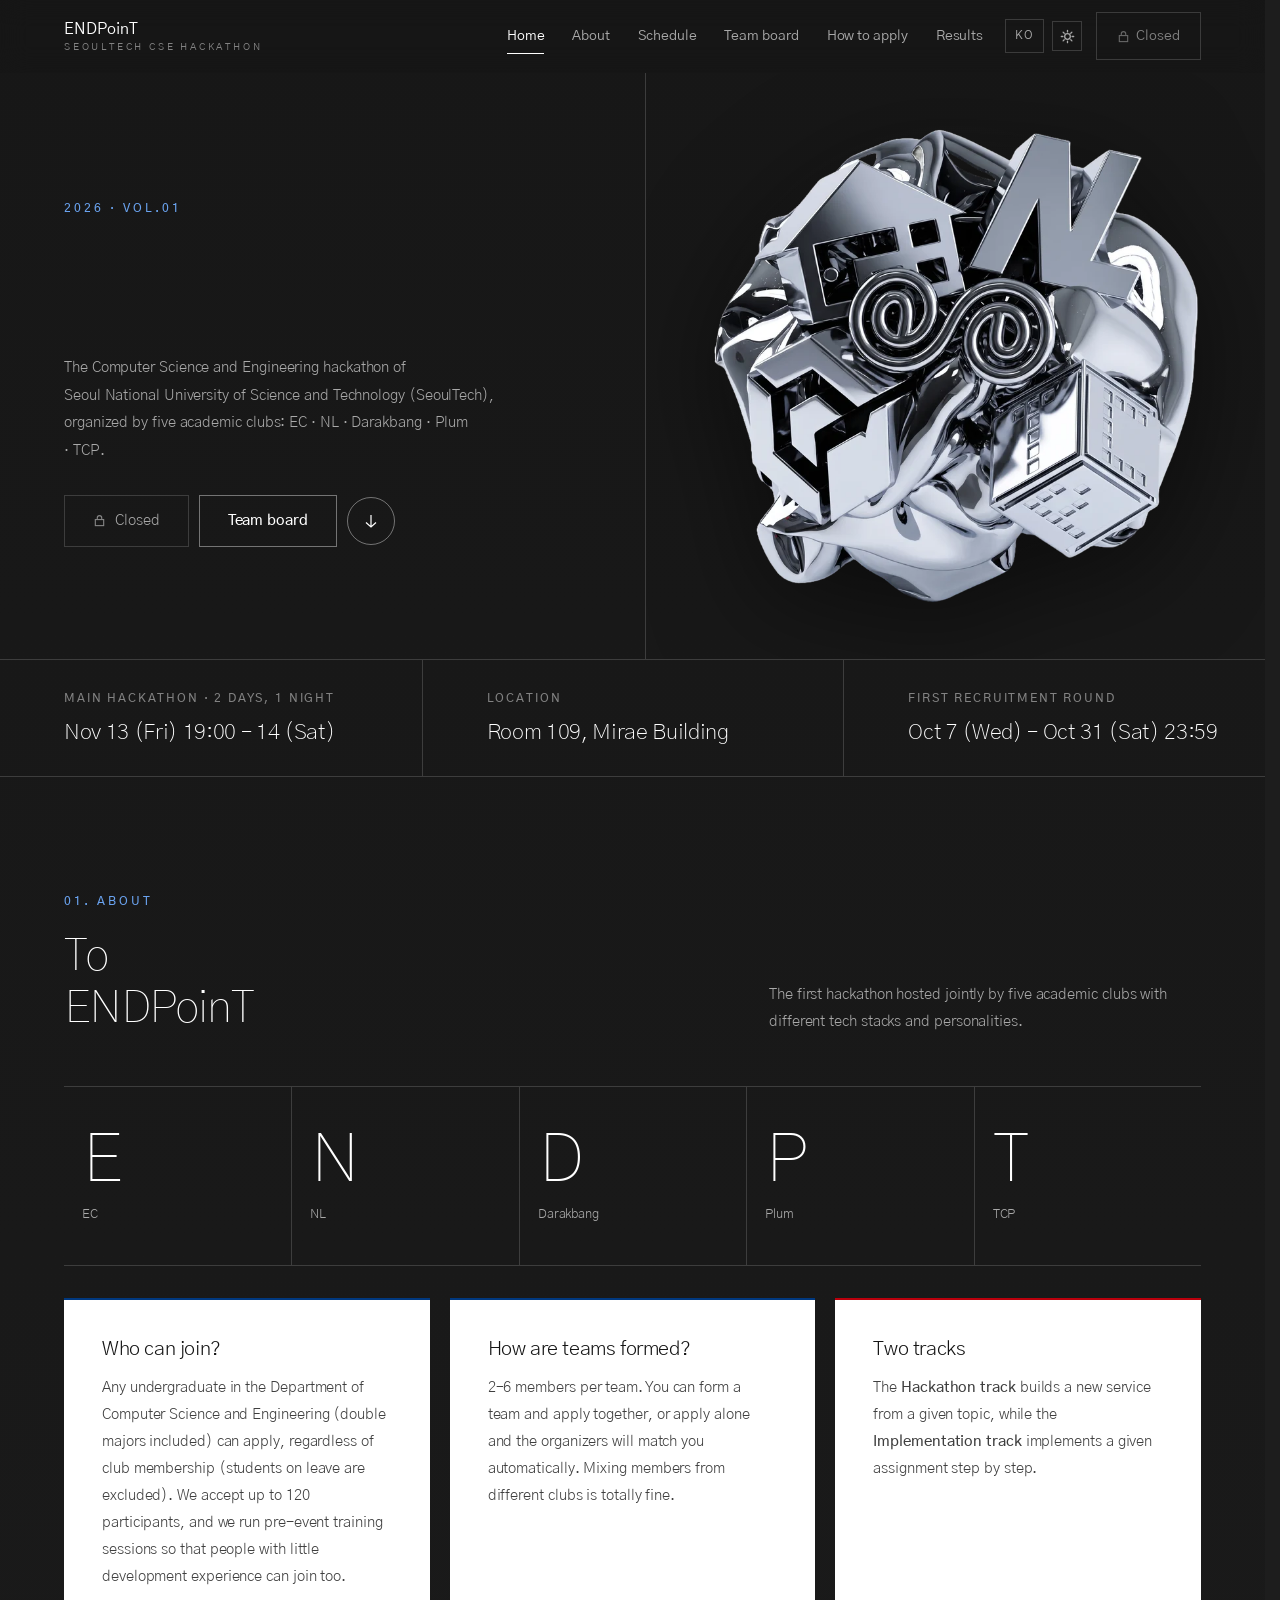
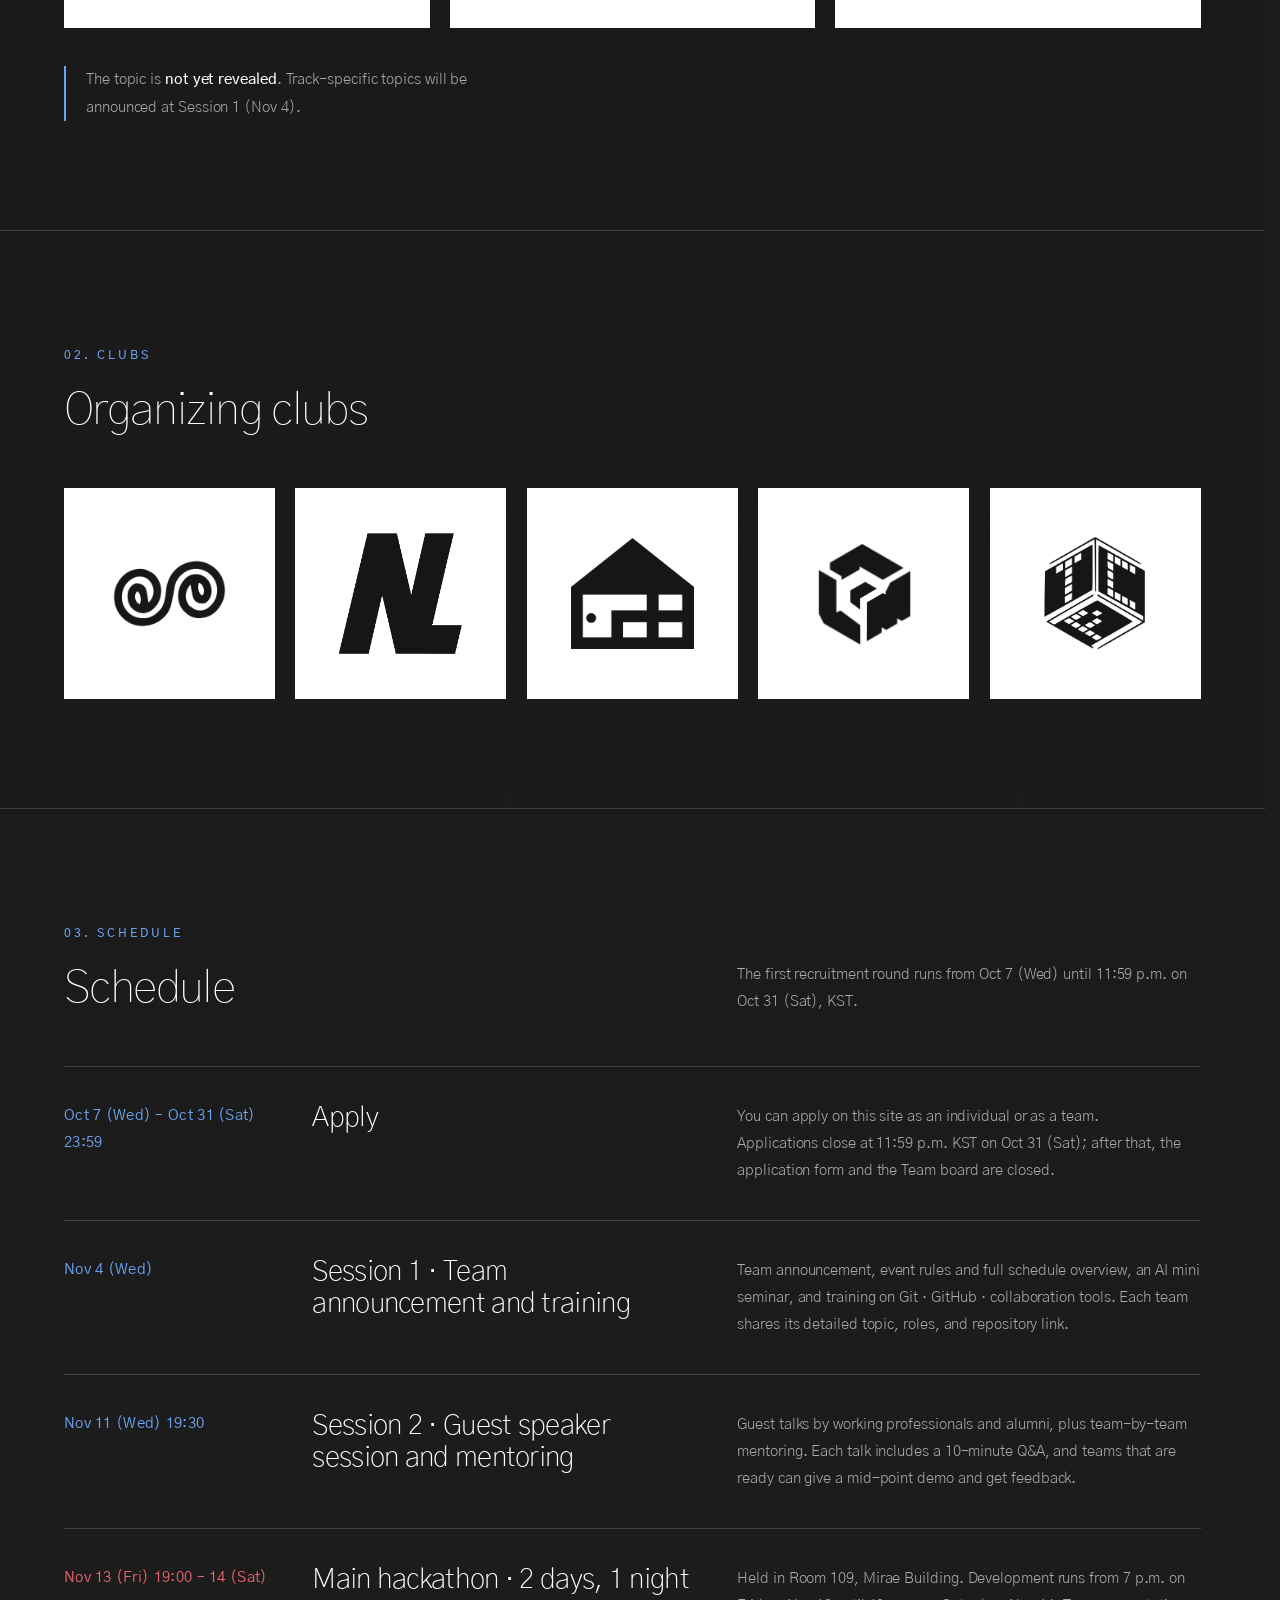
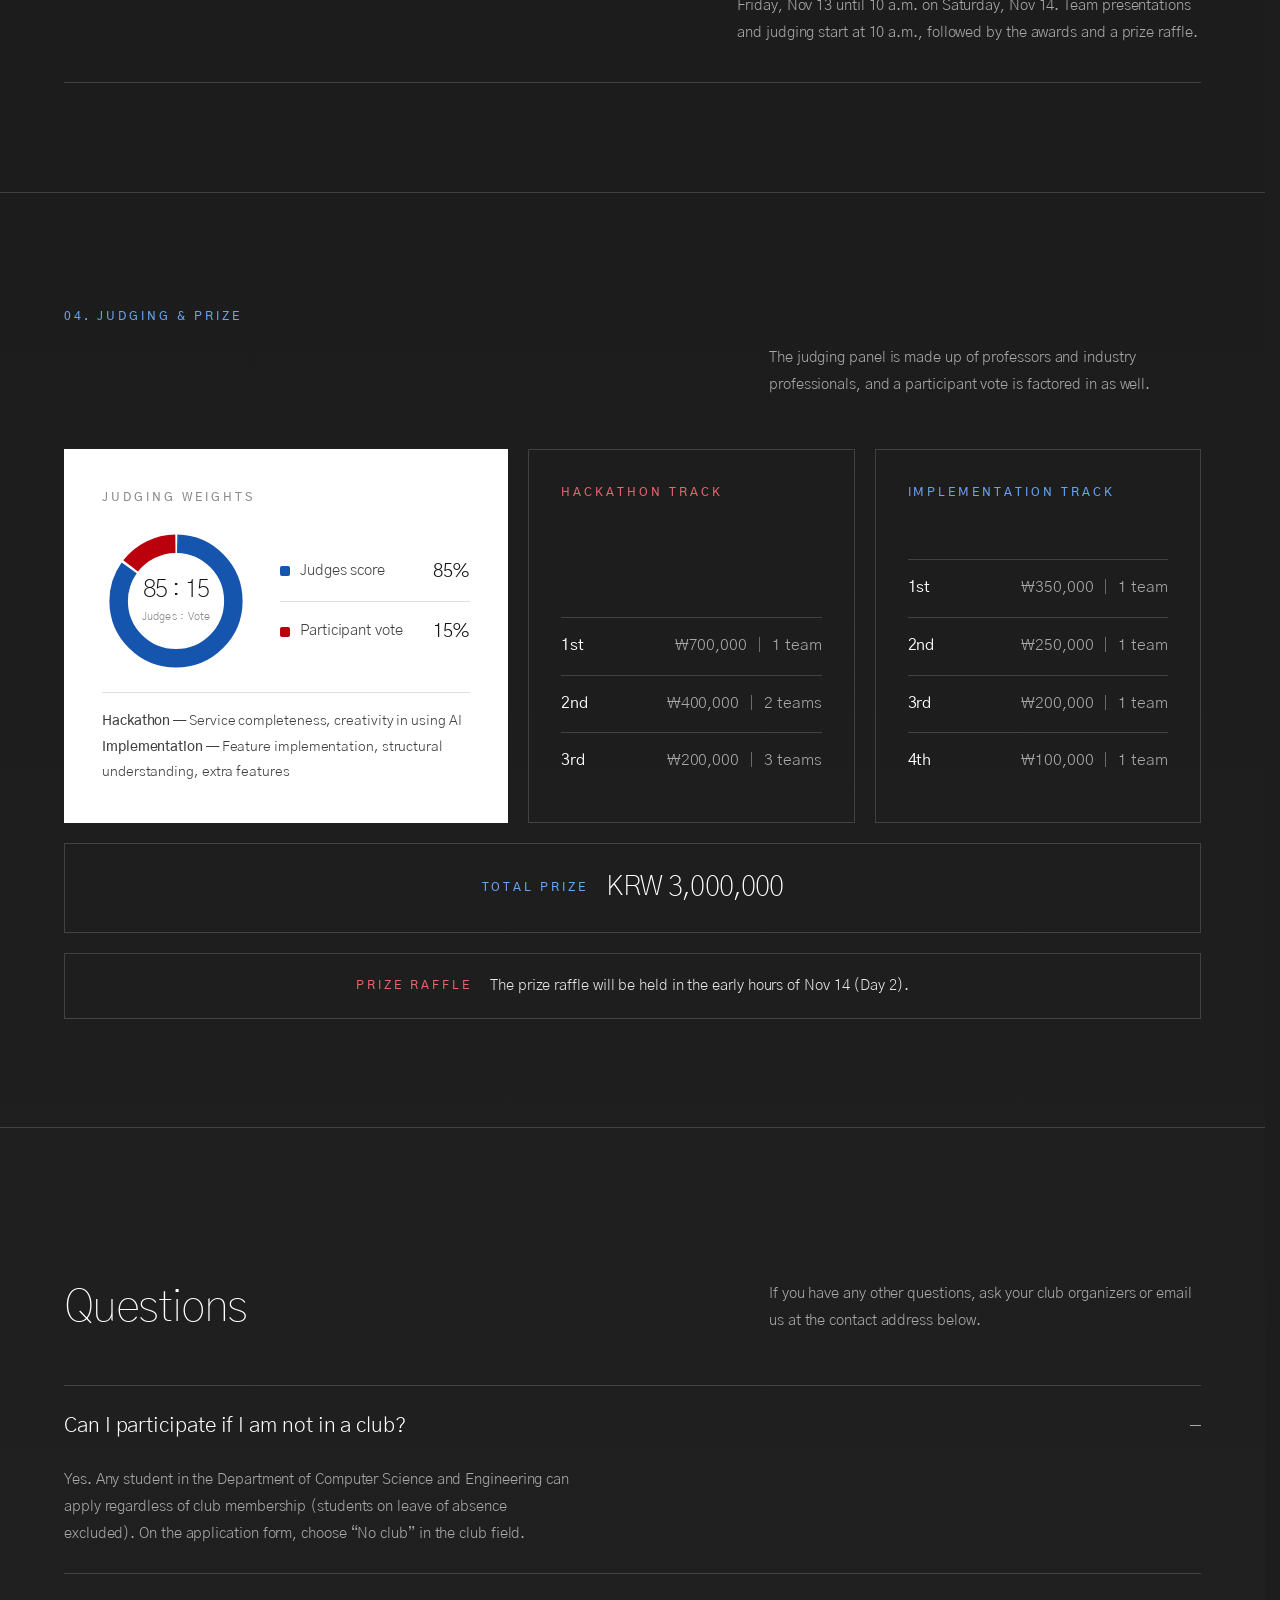
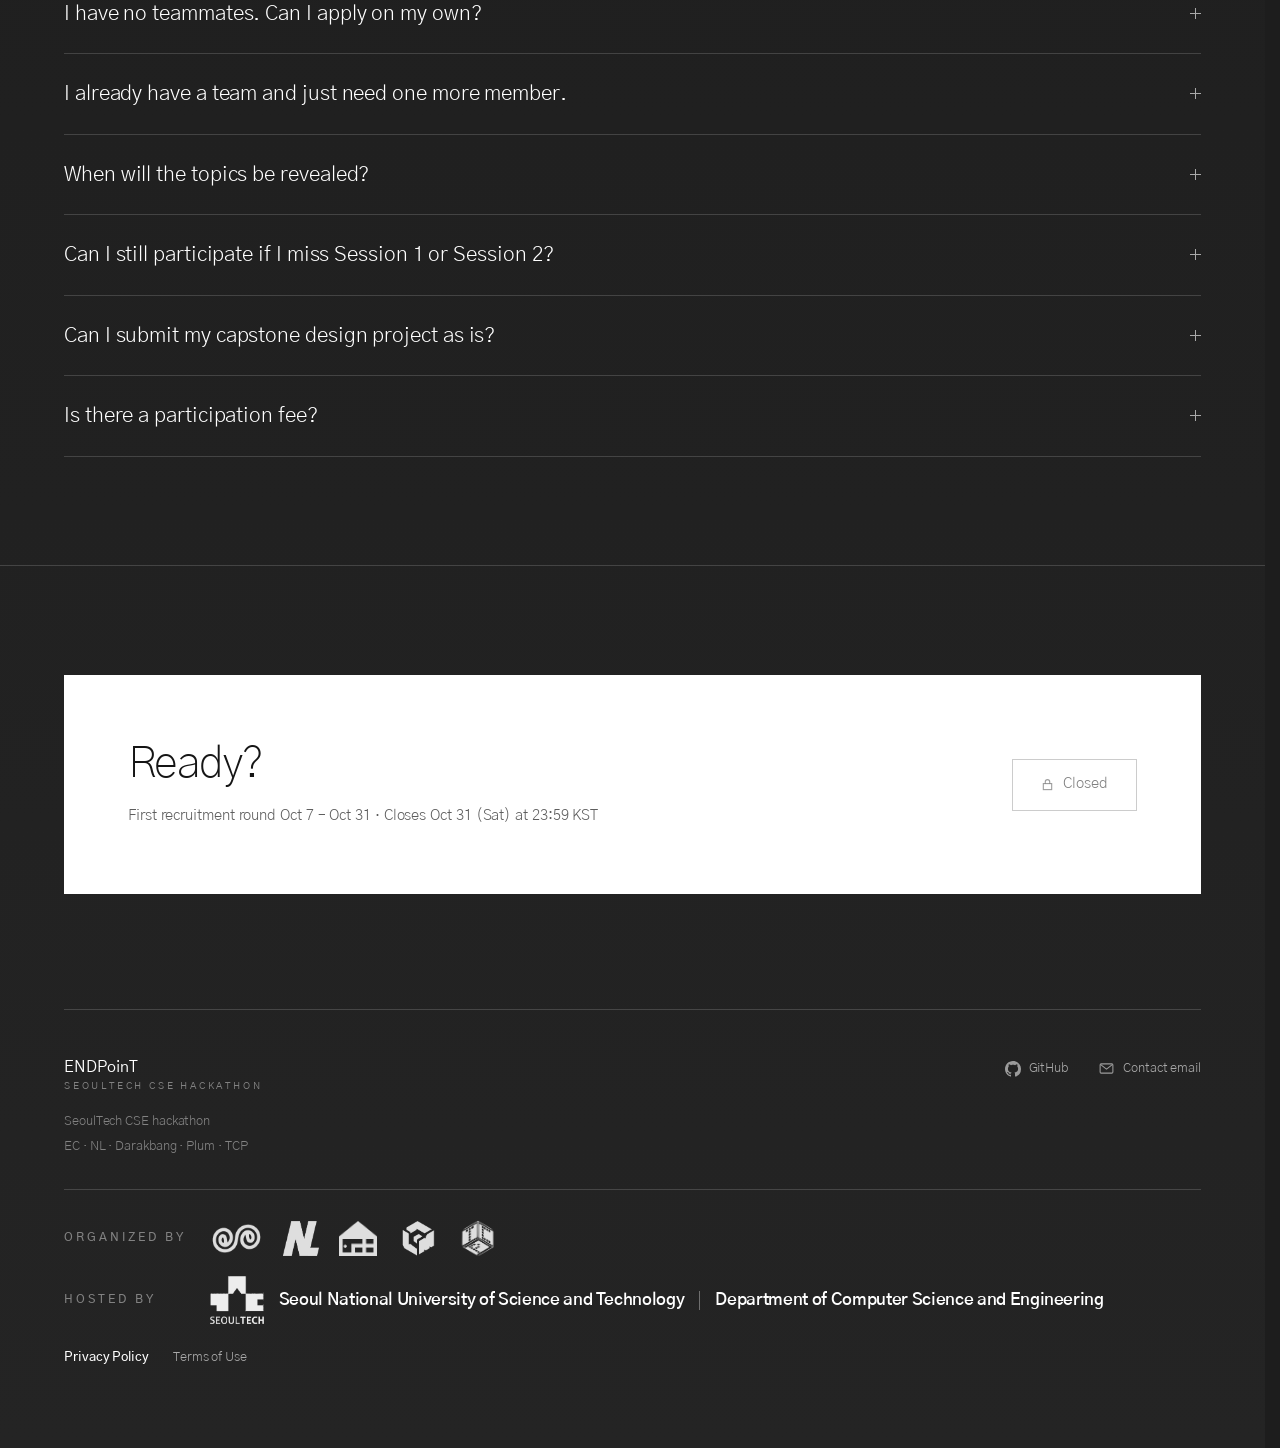
==== commit 422c5c6d: "행사 결과 사이트로: 등수 · 우승 서비스 소개 · 수상팀 발표자료, 공개 현황 닫기 - 홈 '결과 발표'는 서버에 묻지 않고 assets/results-2026.js(result" ====
--- a/en/index.html
+++ b/en/index.html
@@ -6,7 +6,7 @@
 <meta name="theme-color" content="#191919">
 <!-- 화면 테마: 밝은 화면을 고른 사람은 첫 화면부터 밝게 (assets/theme.js 가 단추를 단다) -->
 <script>try{if(localStorage.getItem('ep-theme')==='light')document.documentElement.setAttribute('data-theme','light')}catch(e){}</script>
-<script src="../assets/theme.js" defer></script>
+<script src="../assets/theme.js?v=547fe78e" defer></script>
 <script>document.documentElement.className+=" js";</script>
 <title>ENDPoinT</title>
 <meta name="description" content="ENDPoinT: the Computer Science and Engineering hackathon of Seoul National University of Science and Technology (SeoulTech), organized by five academic clubs. Nov 13–14, 2026, overnight.">
@@ -1338,7 +1338,7 @@
       <a href="#/teams" data-nav="/teams">Team board</a>
       <a href="#/apply" data-nav="/apply" id="nav-apply">How to apply</a>
       <a href="#prize" id="nav-prize" class="sm-hide" hidden>Judging</a>
-      <a href="../judge/" id="nav-judge"><span class="sm-hide">Submissions &amp; votes</span><span class="sm-only">Status</span></a>
+      <a href="../#results" id="nav-results" hreflang="ko">Results</a>
       <a href="../submit/" id="nav-submit" hidden>Submit</a>
       <a href="../judge/vote/" id="nav-vote" hidden>Vote</a>
       <a class="lang" href="../" hreflang="ko" lang="ko" title="한국어">KO</a>
